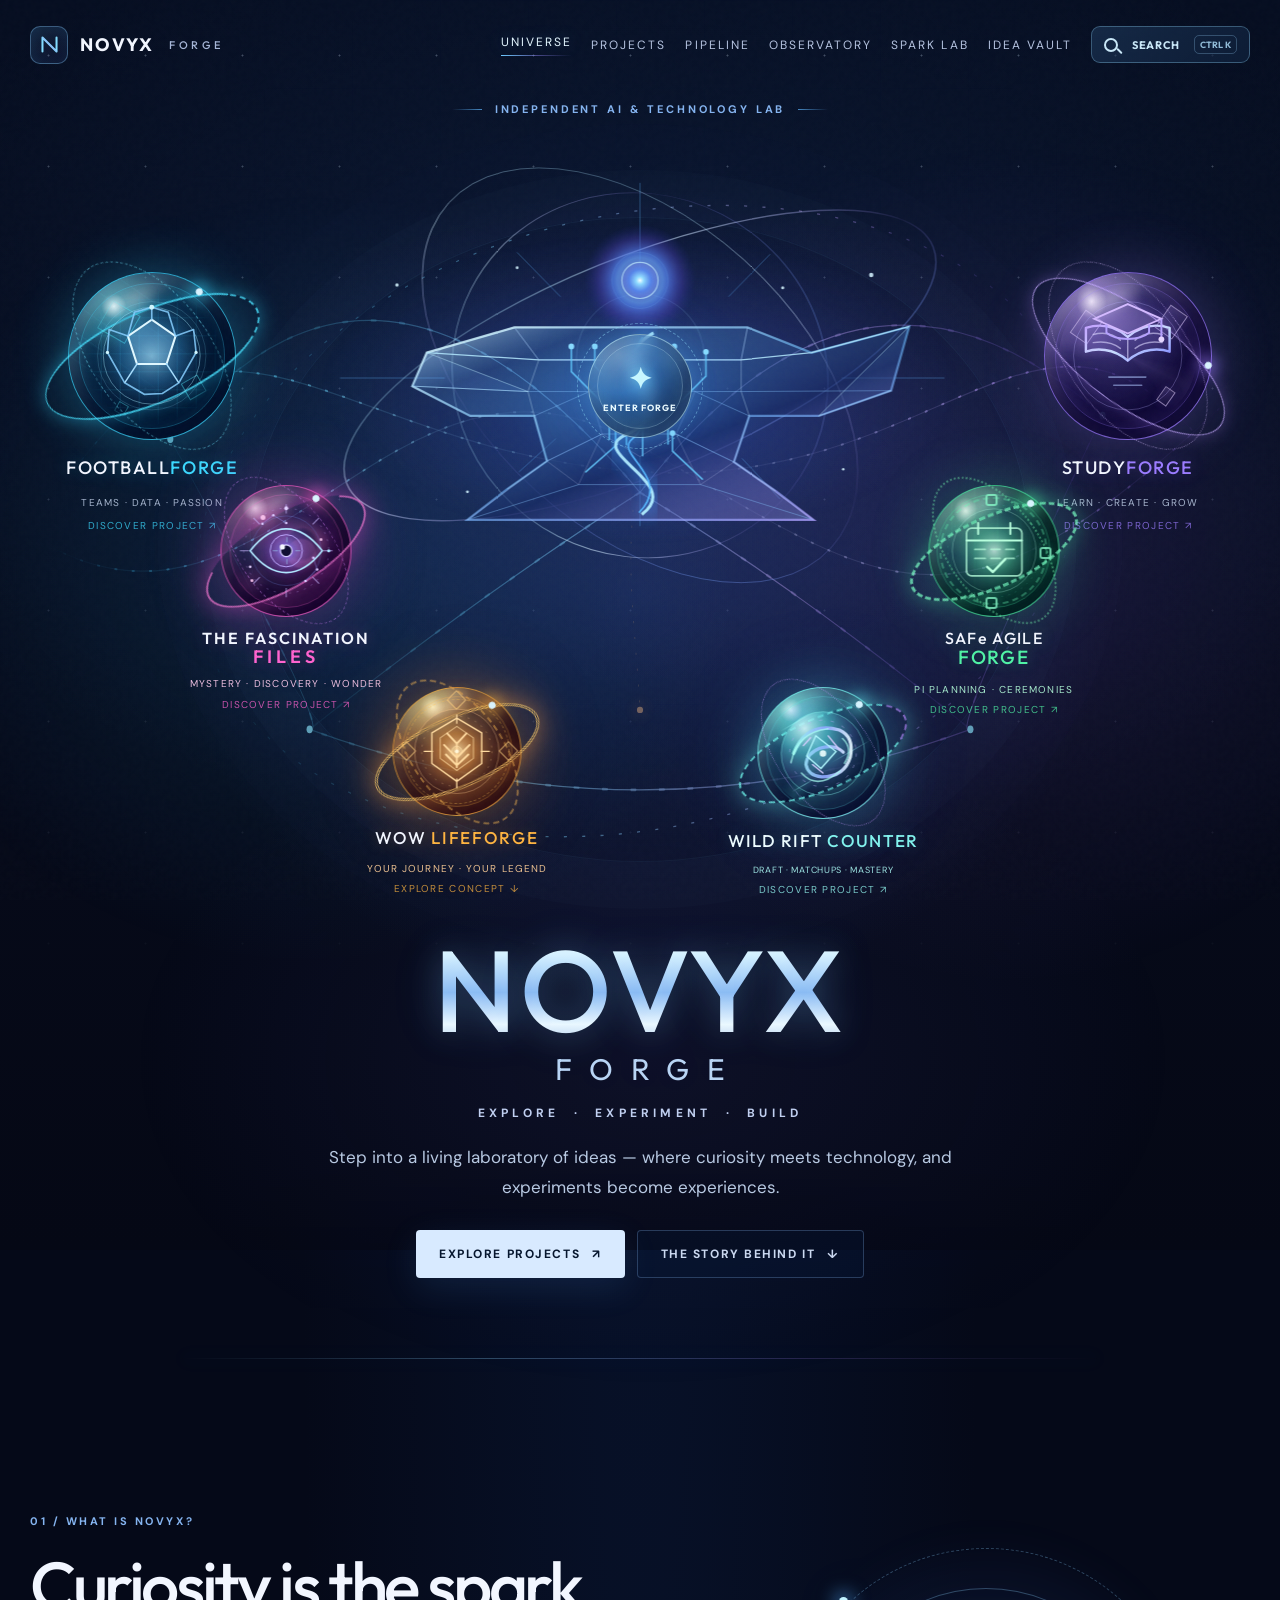
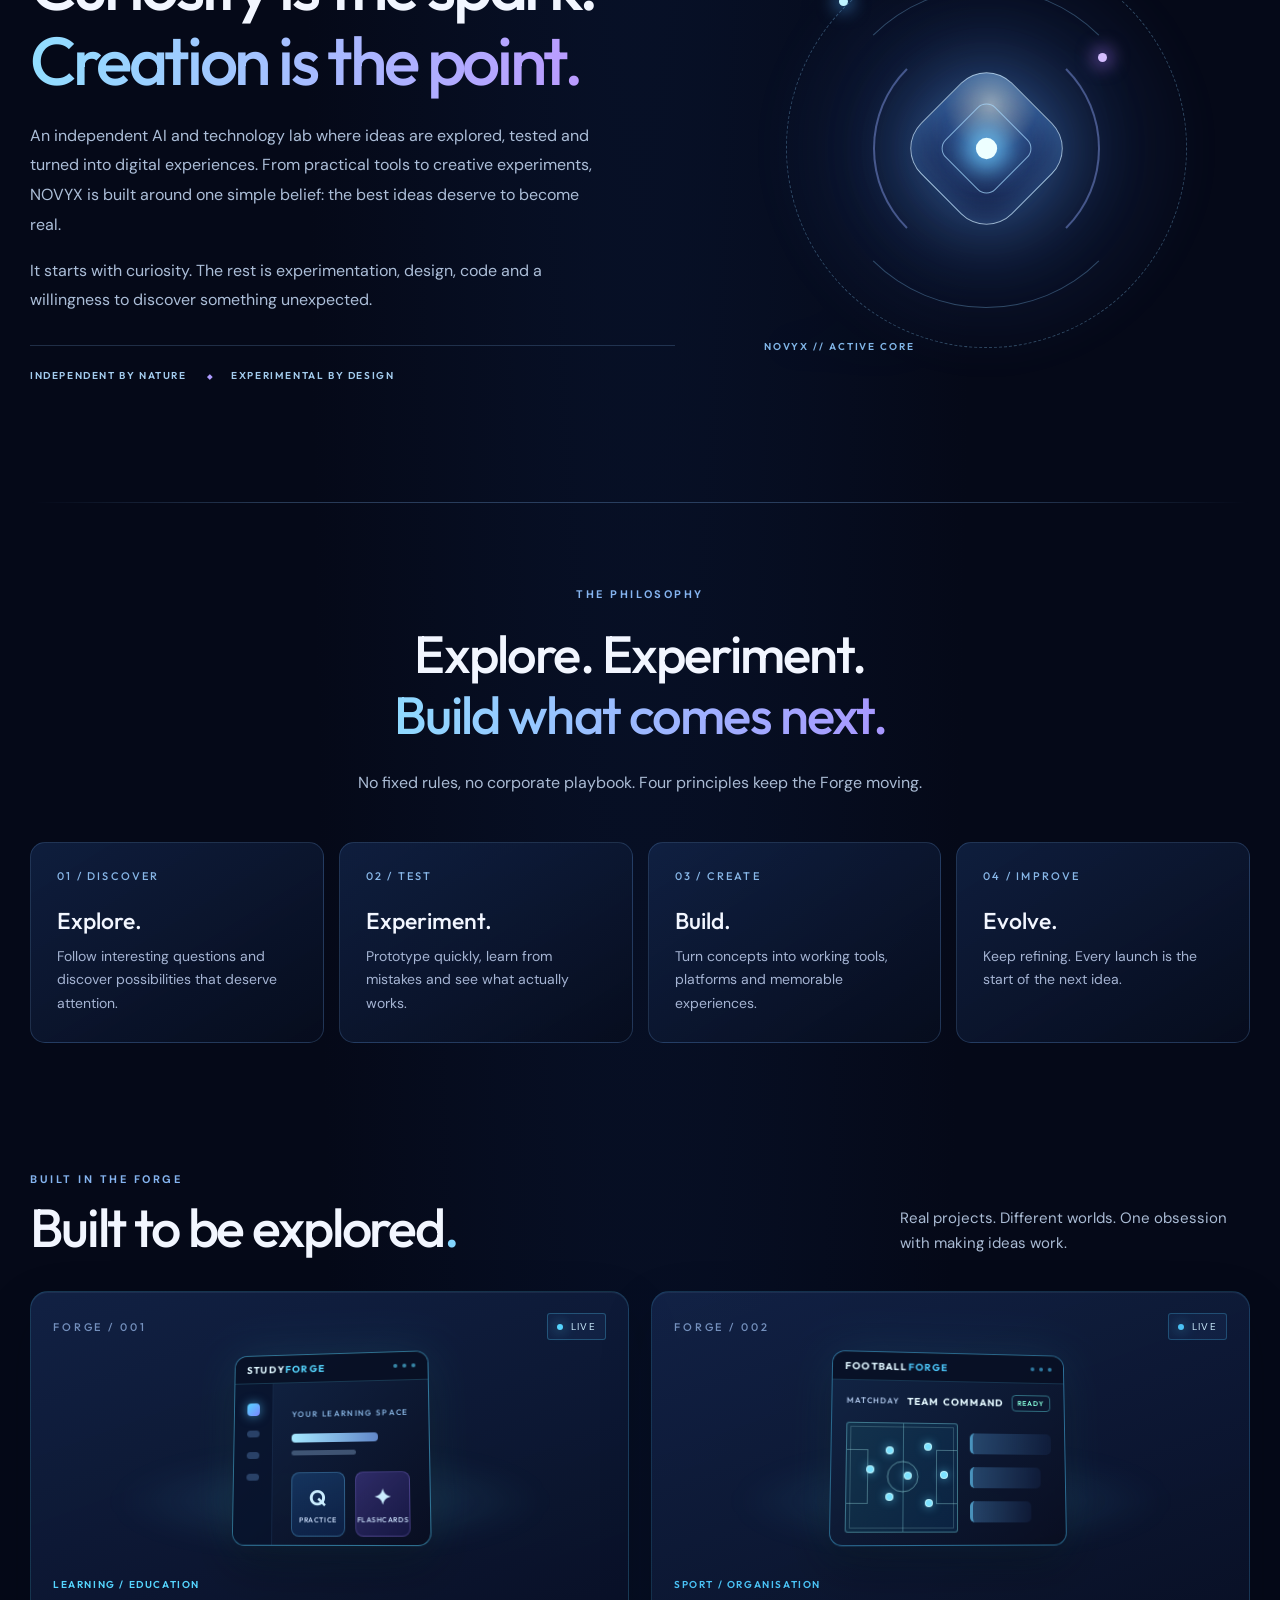
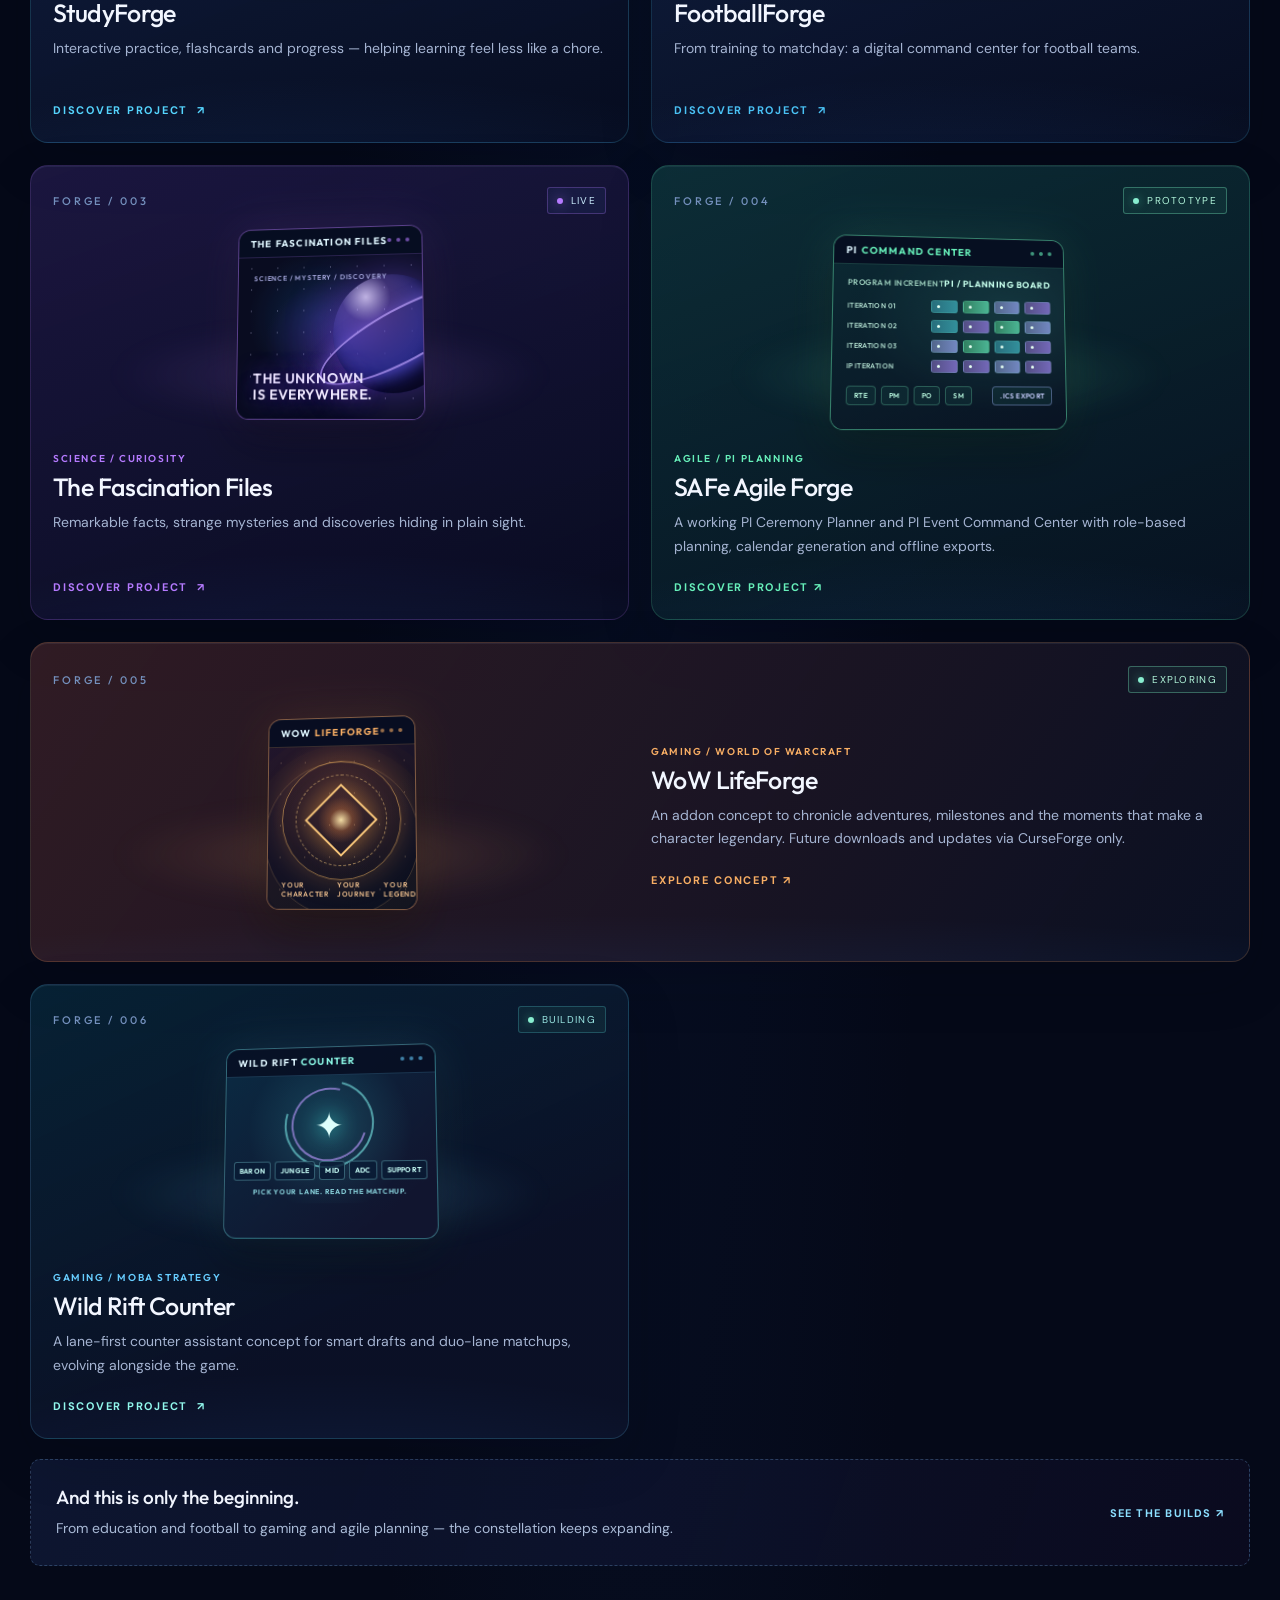
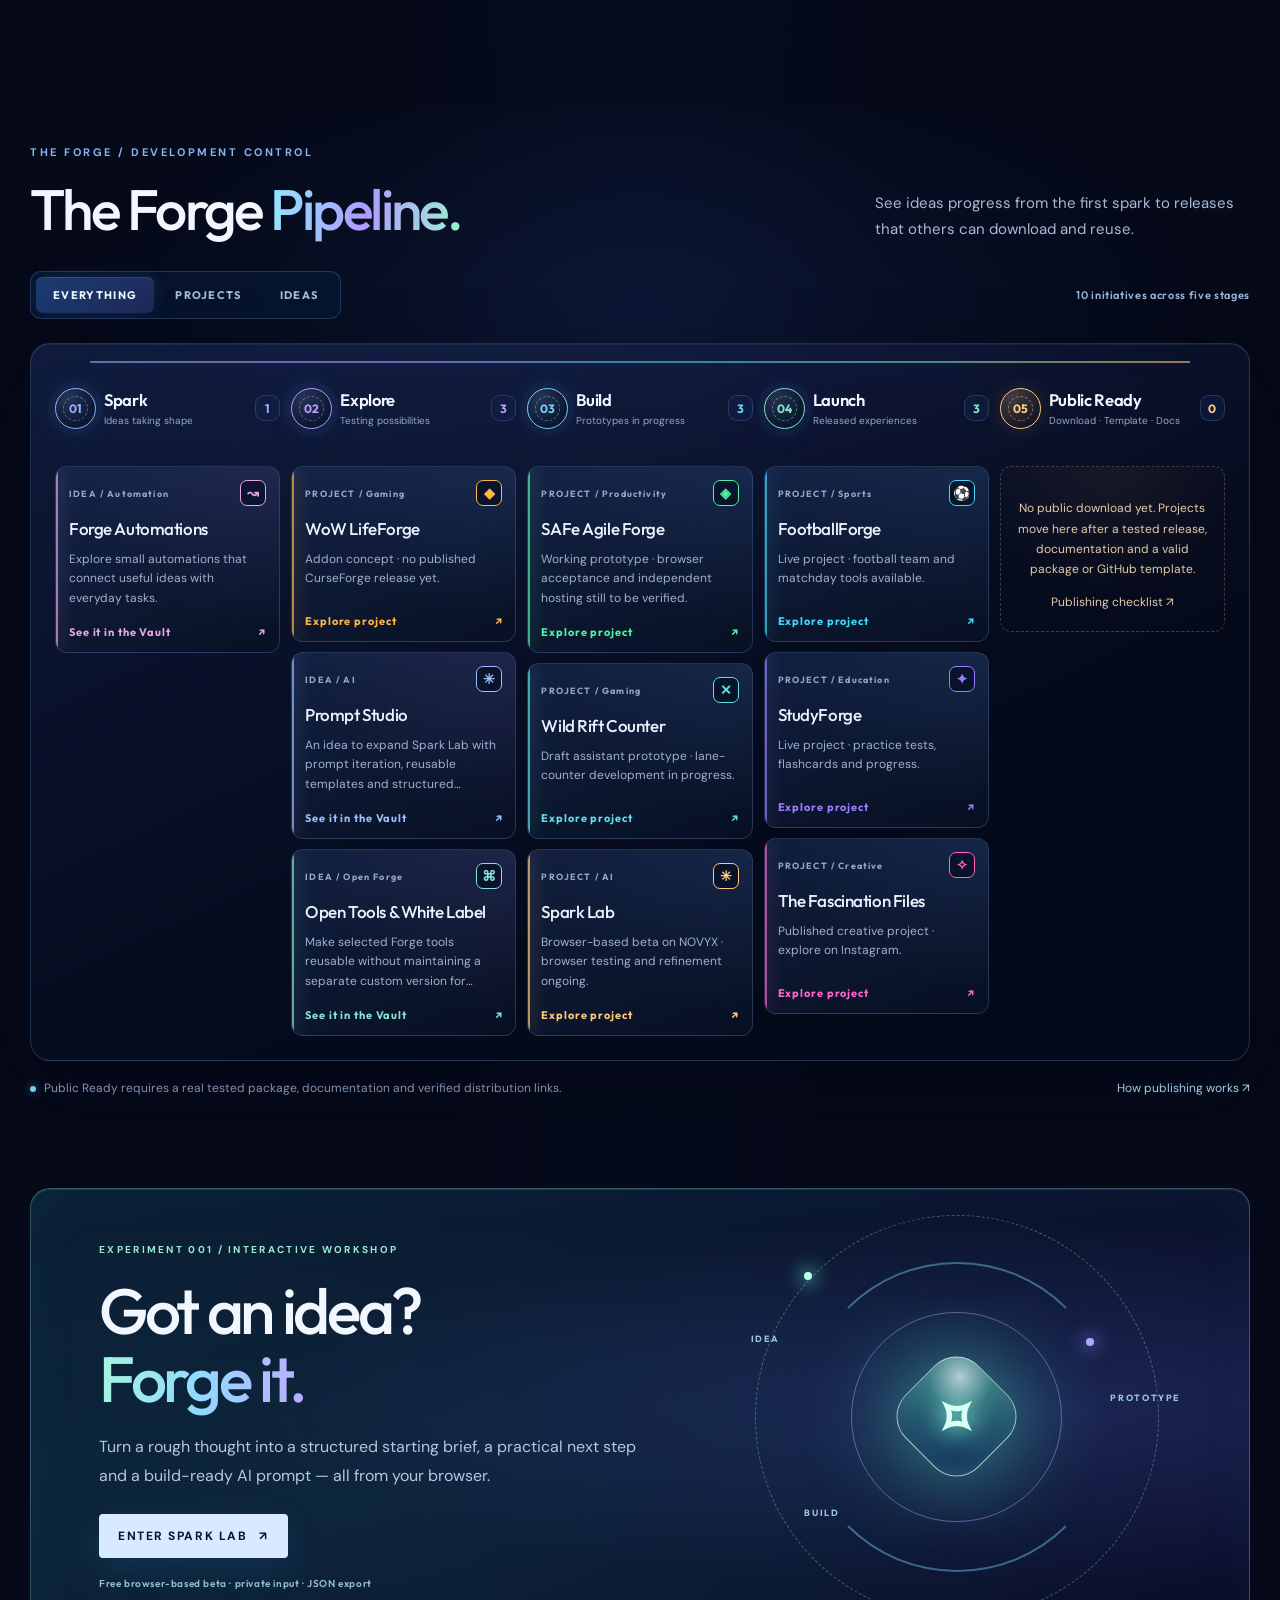
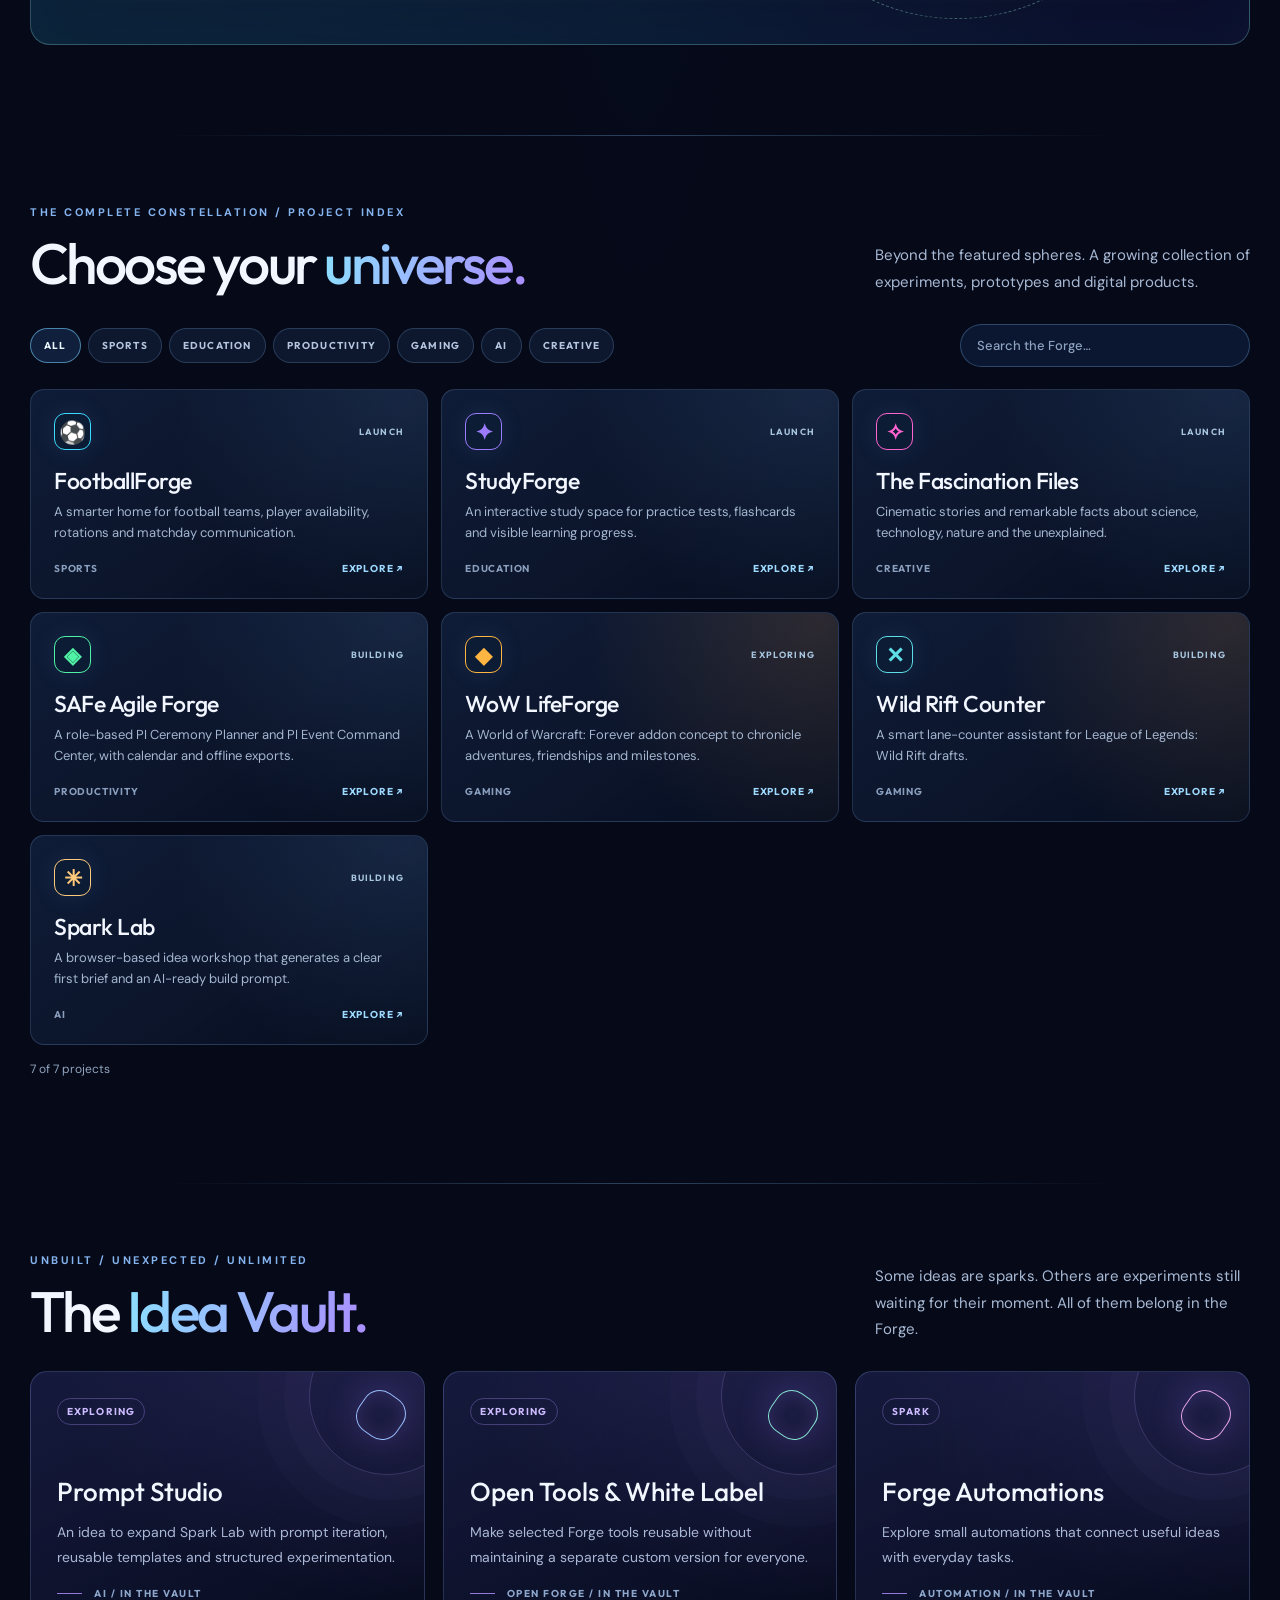
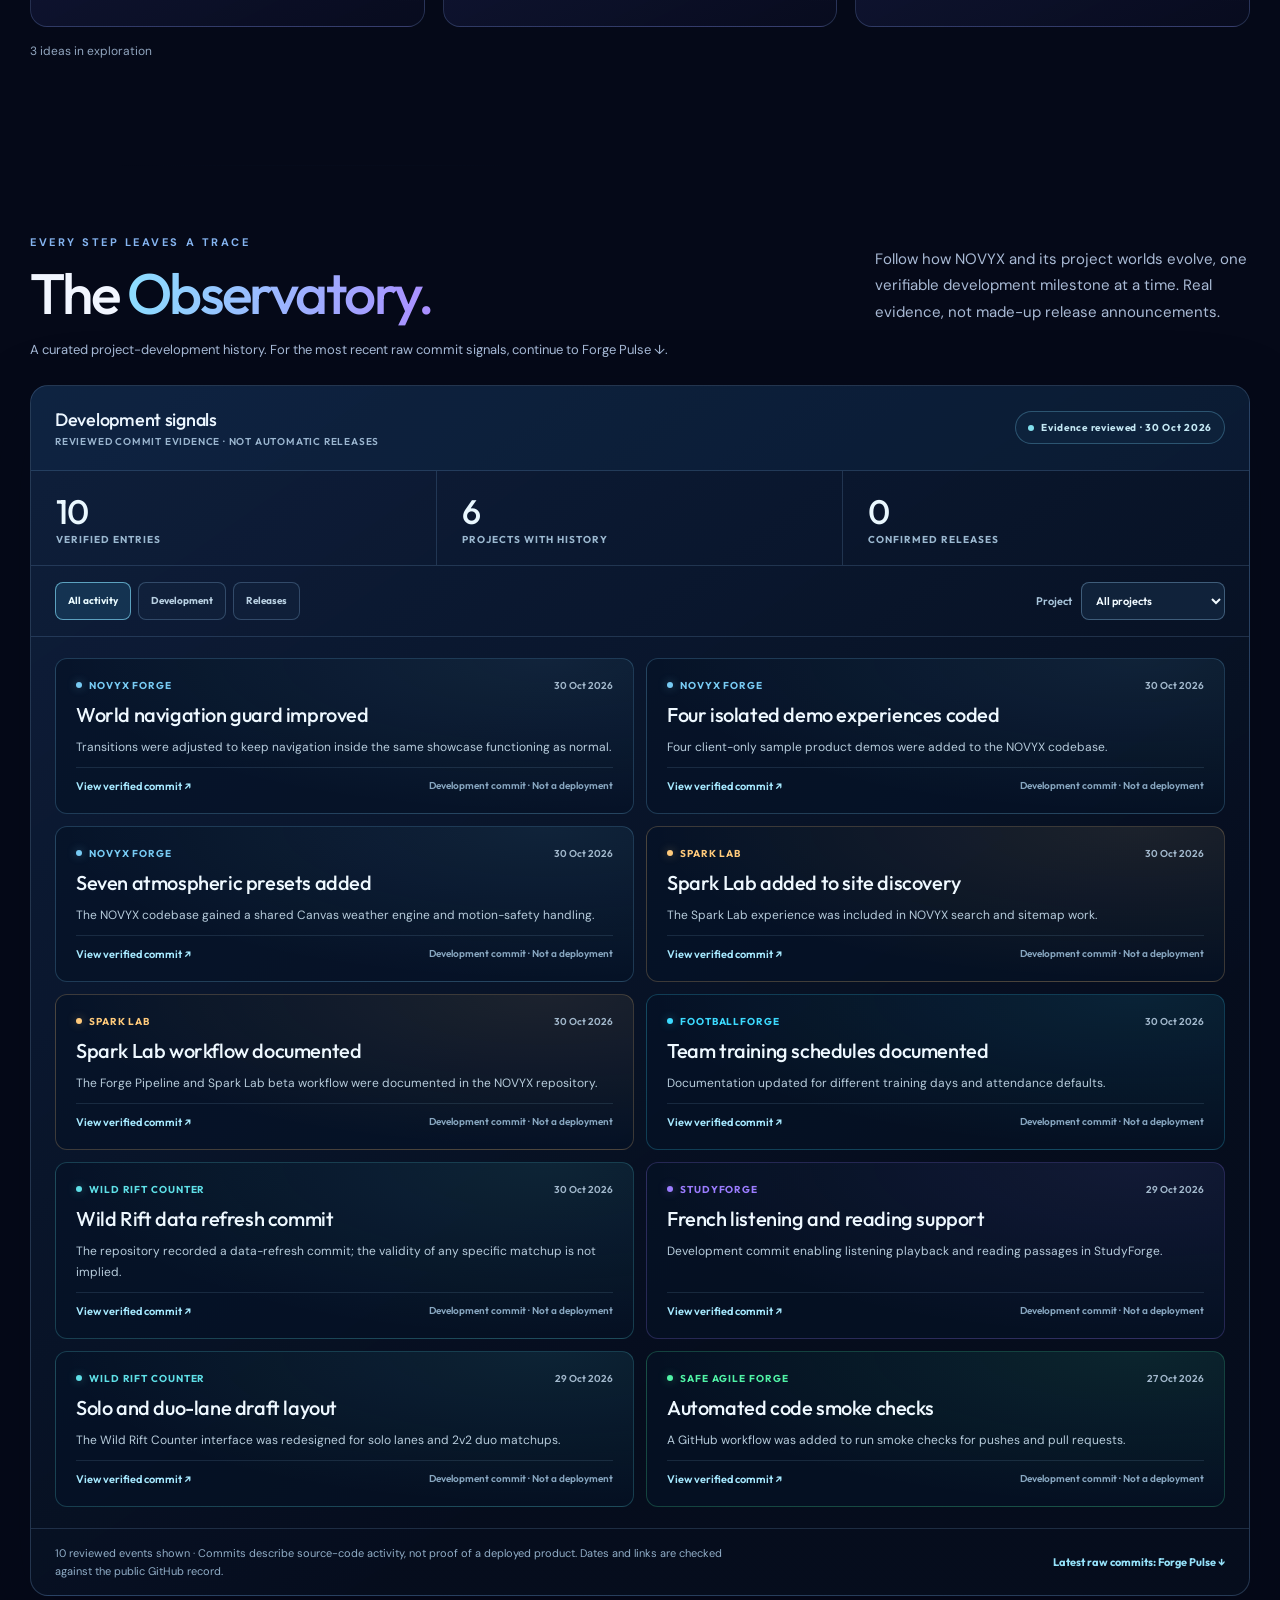
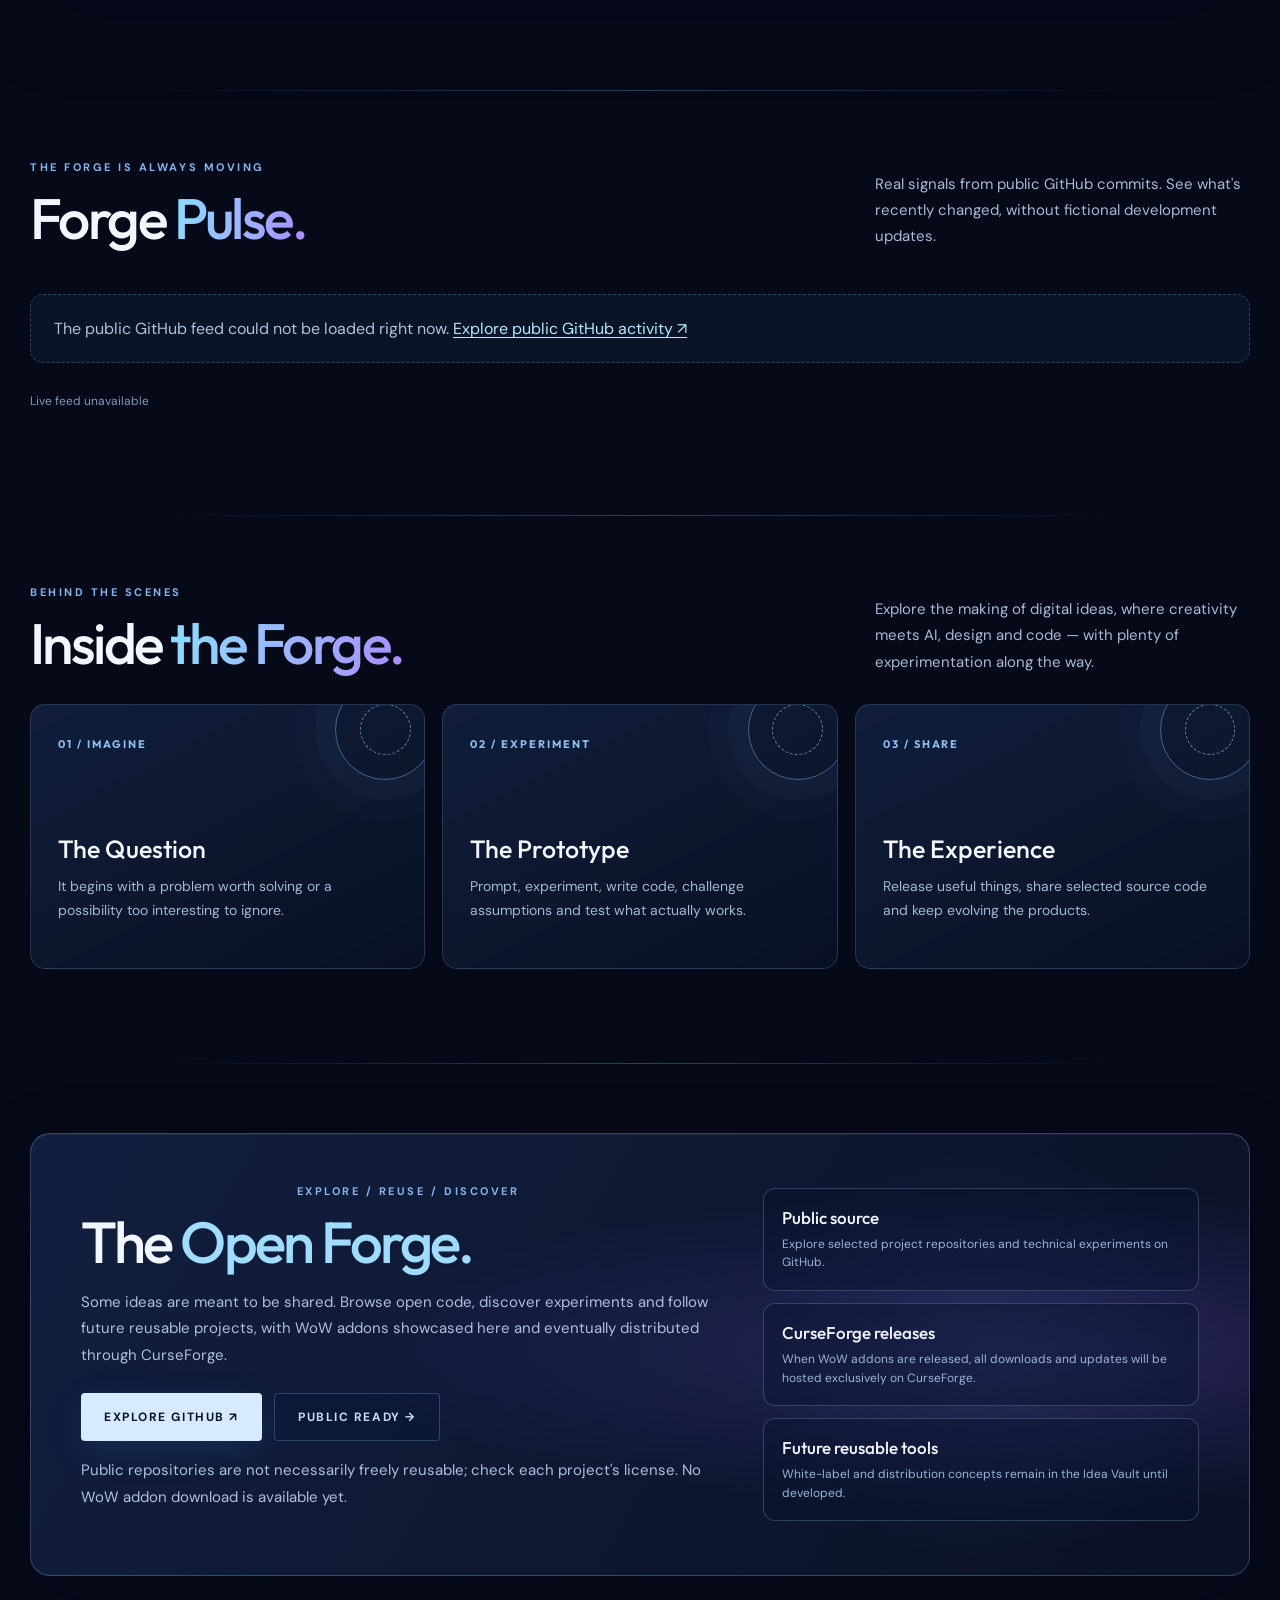
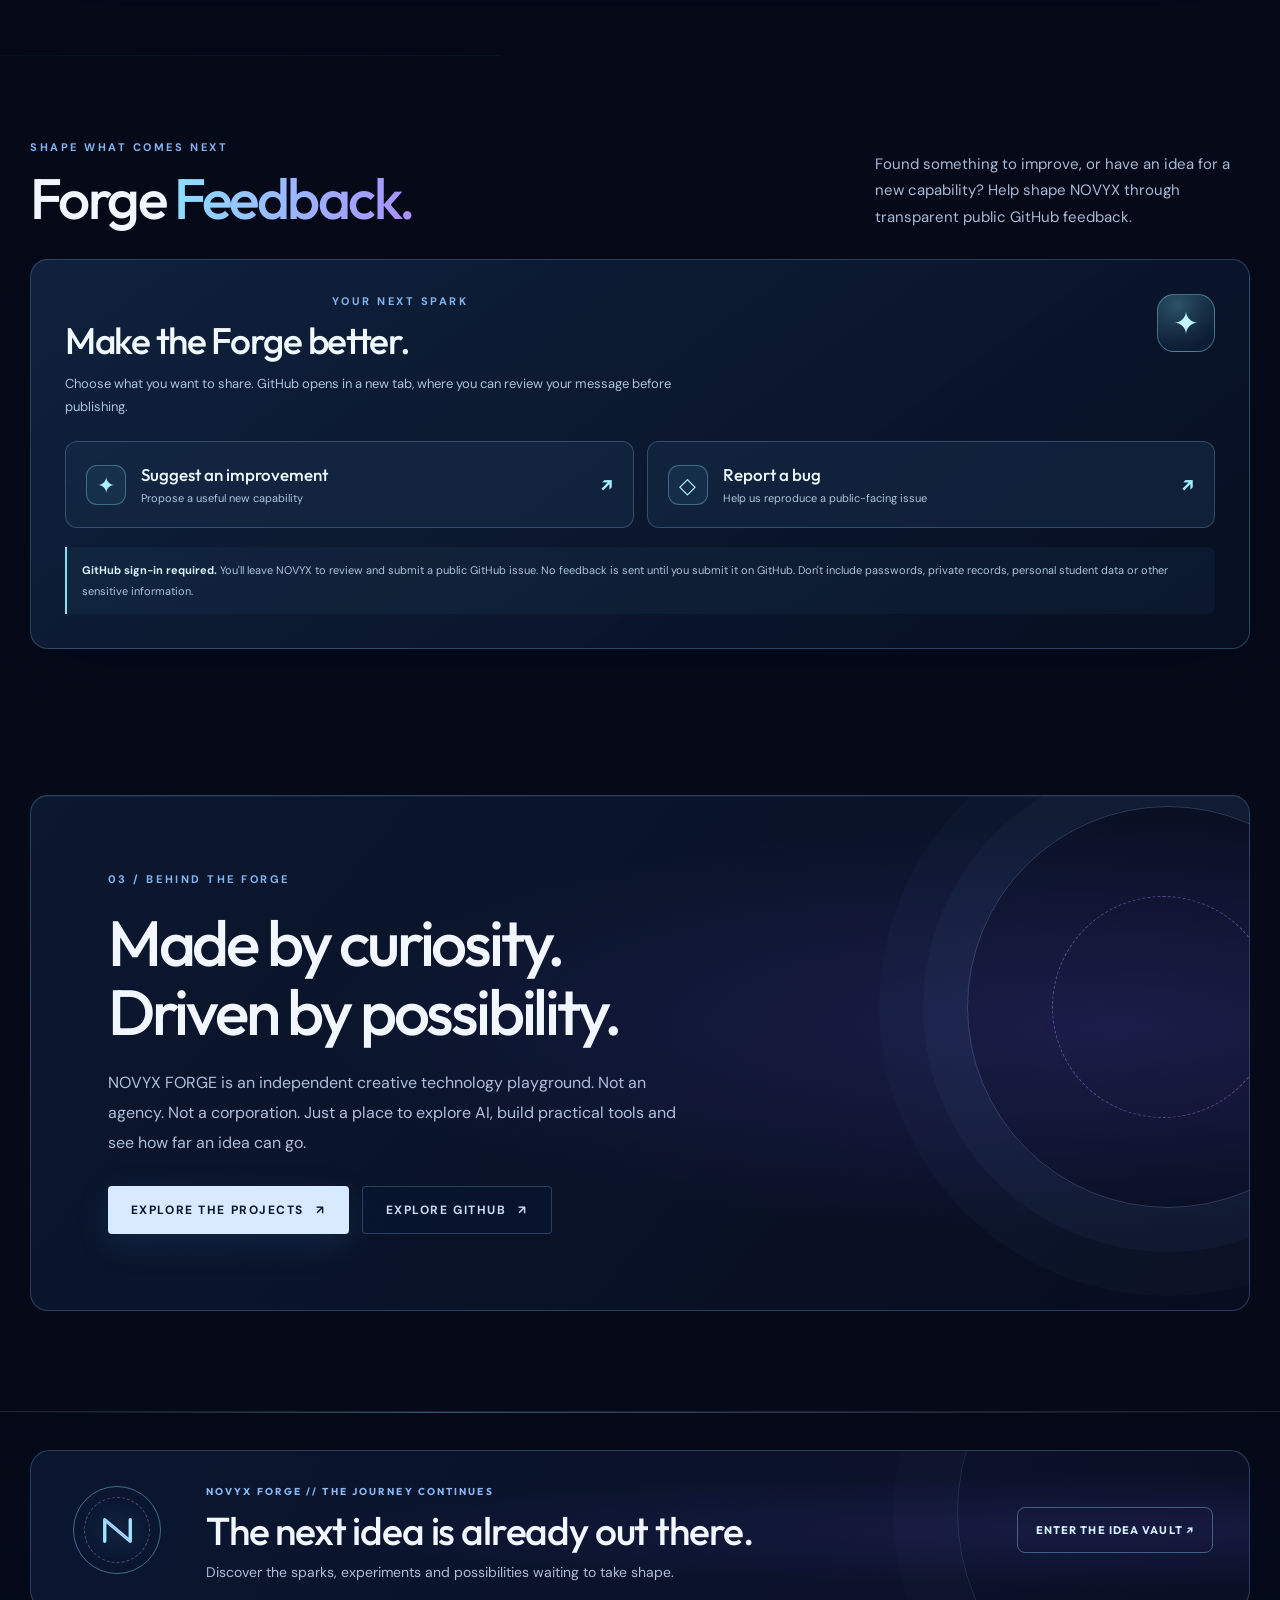
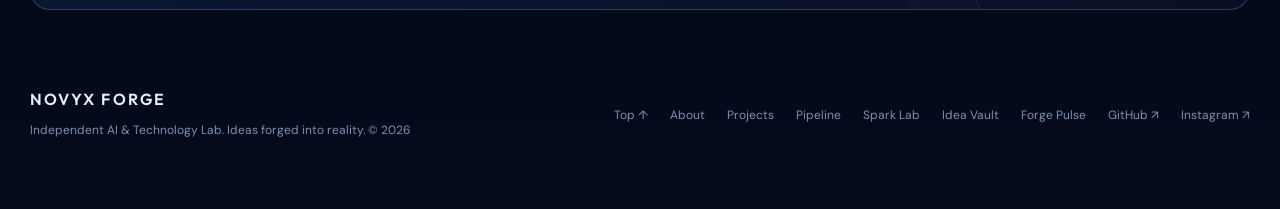
==== index.html @ 85f5ad8c "Load 3.0 release-candidate layout and keyboard fixes on index.html" ====
<!doctype html>
<html lang="en">
<head>
  <meta charset="utf-8">
  <meta name="viewport" content="width=device-width,initial-scale=1">
  <meta name="theme-color" content="#050917">
  <meta name="description" content="NOVYX FORGE is a living independent AI and technology lab. Explore six interactive project worlds, seven atmospheric experiences, the Idea Vault, Forge Pulse, gaming tools, learning platforms and experiments.">
  <meta property="og:title" content="NOVYX FORGE — Ideas Forged Into Reality">
  <meta property="og:description" content="Explore. Experiment. Build. Enter an independent AI and technology lab where ideas become experiences.">
  <title>NOVYX FORGE — Ideas Forged Into Reality</title>
  <link rel="preconnect" href="https://fonts.googleapis.com">
  <link rel="preconnect" href="https://fonts.gstatic.com" crossorigin>
  <link href="https://fonts.googleapis.com/css2?family=DM+Sans:wght@400;500;600;700&family=Outfit:wght@300;400;500;600;700;800&display=swap" rel="stylesheet">
  <link rel="icon" href="data:image/svg+xml,%3Csvg xmlns='http://www.w3.org/2000/svg' viewBox='0 0 64 64'%3E%3Crect width='64' height='64' rx='15' fill='%23050b1c'/%3E%3Cpath d='M13 48V16l38 32V16' fill='none' stroke='%237bdfff' stroke-width='5' stroke-linecap='round' stroke-linejoin='round'/%3E%3C/svg%3E">
  <style>
    :root{color-scheme:dark;--bg:#050815;--bg2:#080e22;--txt:#f2f6ff;--muted:#96a4c5;--line:rgba(148,180,246,.15);--blue:#8cdfff;--cyan:#43d2ff;--violet:#ad87ff;--max:1180px}
    *{box-sizing:border-box}
    html{scroll-behavior:smooth}
    body{margin:0;background:var(--bg);color:var(--txt);font-family:"DM Sans",sans-serif;overflow-x:hidden}
    a{color:inherit;text-decoration:none}
    button,a{-webkit-tap-highlight-color:transparent}
    a:focus-visible{outline:2px solid var(--blue);outline-offset:5px;border-radius:3px}
    .noise{position:fixed;inset:0;z-index:20;pointer-events:none;opacity:.055;background-image:url("data:image/svg+xml,%3Csvg viewBox='0 0 180 180' xmlns='http://www.w3.org/2000/svg'%3E%3Cfilter id='n'%3E%3CfeTurbulence type='fractalNoise' baseFrequency='.92' numOctaves='3' stitchTiles='stitch'/%3E%3C/filter%3E%3Crect width='100%25' height='100%25' filter='url(%23n)' opacity='.4'/%3E%3C/svg%3E")}
    .sky{position:absolute;inset:0 0 auto;height:1050px;overflow:hidden;z-index:-1;background:radial-gradient(ellipse 54% 38% at 50% 39%,rgba(31,92,202,.17),transparent 80%),radial-gradient(ellipse 45% 44% at 70% 30%,rgba(93,34,188,.11),transparent 80%),linear-gradient(180deg,#071126 0%,#050815 90%)}
    .sky:after{content:"";position:absolute;inset:0;opacity:.48;background-image:radial-gradient(circle,rgba(216,235,255,.6) .8px,transparent 1.2px);background-size:97px 111px;mask-image:linear-gradient(180deg,#000 0%,transparent 86%)}
    .container{max-width:var(--max);width:calc(100% - 48px);margin-inline:auto}
    .nav{height:92px;display:flex;align-items:center;justify-content:space-between;position:relative;z-index:5}
    .brand{display:flex;align-items:center;gap:12px;font-family:Outfit,sans-serif;font-weight:700;letter-spacing:.13em;font-size:18px}
    .brand .mark{width:38px;height:38px;display:grid;place-items:center;border:1px solid rgba(133,204,255,.38);border-radius:10px;background:linear-gradient(145deg,rgba(112,189,255,.13),rgba(146,83,255,.04));box-shadow:inset 0 0 15px rgba(60,180,255,.09)}
    .brand .mark svg{width:25px}
    .brand small{color:#a6b6d7;font-size:11px;letter-spacing:.35em;margin-left:2px;font-weight:500}
    .navlinks{display:flex;align-items:center;gap:38px;font-size:12px;text-transform:uppercase;letter-spacing:.17em;color:#b5c3e0}
    .navlinks a:hover{color:white}
    .top-cta{padding:13px 18px;border:1px solid rgba(134,202,255,.3);border-radius:4px;font-weight:700;letter-spacing:.13em;font-size:11px;text-transform:uppercase;background:rgba(13,36,72,.3);transition:.25s}
    .top-cta:hover{border-color:var(--blue);background:rgba(74,147,227,.15)}
    .hero{min-height:745px;text-align:center;position:relative;display:flex;flex-direction:column;align-items:center;padding-top:23px}
    .eyebrow,.section-kicker{font-size:11px;letter-spacing:.36em;font-weight:700;text-transform:uppercase;color:#85b4f0;display:flex;align-items:center;justify-content:center;gap:13px}
    .eyebrow:before,.eyebrow:after{content:"";display:block;width:30px;height:1px;background:linear-gradient(90deg,transparent,#4688c3)}
    .eyebrow:after{transform:rotate(180deg)}
    .scene{width:min(880px,100%);aspect-ratio:880 / 435;position:relative;margin-top:5px;filter:drop-shadow(0 15px 35px rgba(19,114,221,.16))}
    .scene svg{width:100%;height:100%;overflow:visible}
    .orbit1,.orbit2,.orbit3{transform-origin:440px 235px;animation:orbit 22s linear infinite;transform-box:fill-box}
    .orbit2{animation-duration:29s;animation-direction:reverse}
    .orbit3{animation-duration:37s}
    .pulse{animation:pulse 4s ease-in-out infinite}
    .float{animation:float 8s ease-in-out infinite}
    .shimmer{animation:shimmer 3s ease-in-out infinite alternate}
    .main-title{margin:-24px 0 4px;z-index:1;position:relative;font:600 clamp(54px,9.3vw,112px)/.97 Outfit,sans-serif;letter-spacing:-.055em;text-shadow:0 0 60px rgba(117,180,255,.24)}
    .main-title span{font-weight:300;letter-spacing:-.075em;color:#a6c7f4}
    .hero-tagline{font-size:12px;text-transform:uppercase;letter-spacing:.53em;color:#7fa3d4;font-weight:700;margin-top:18px}
    .hero-desc{max-width:520px;margin:28px auto 0;font-size:16px;line-height:1.75;color:#b3bdd6}
    .hero-actions{display:flex;gap:12px;justify-content:center;flex-wrap:wrap;margin-top:29px}
    .btn{display:inline-flex;align-items:center;gap:12px;padding:15px 23px;font-size:12px;letter-spacing:.13em;text-transform:uppercase;font-weight:700;border-radius:4px;transition:transform .25s,background .25s,box-shadow .25s}
    .btn:hover{transform:translateY(-3px)}
    .btn-primary{background:#d8eaff;color:#06162e;box-shadow:0 10px 35px rgba(80,165,255,.12)}
    .btn-primary:hover{background:white;box-shadow:0 10px 35px rgba(80,165,255,.28)}
    .btn-outline{border:1px solid rgba(142,194,255,.25);color:#cbd9f1;background:rgba(8,24,55,.35)}
    .btn-outline:hover{border-color:rgba(142,194,255,.7)}
    .divider-wrap{padding:45px 0 0}
    .thin-rule{height:1px;background:linear-gradient(90deg,transparent,rgba(121,173,231,.3) 20%,rgba(121,173,231,.3) 80%,transparent)}
    .manifesto{text-align:center;padding-top:93px;padding-bottom:89px}
    .manifesto h2{font:500 clamp(31px,4.1vw,54px)/1.16 Outfit,sans-serif;letter-spacing:-.035em;max-width:780px;margin:23px auto}
    .manifesto h2 em{font-style:normal;background:linear-gradient(95deg,#8fdaff,#a897ff);-webkit-background-clip:text;background-clip:text;color:transparent}
    .manifesto p{color:var(--muted);font-size:15px;max-width:590px;line-height:1.85;margin-inline:auto}
    .projects{padding-top:25px;padding-bottom:114px}
    .section-header{display:flex;justify-content:space-between;gap:30px;align-items:end;margin-bottom:36px}
    .section-header .section-kicker{justify-content:start}
    .section-header h2{font:500 clamp(35px,4.2vw,56px)/1.05 Outfit,sans-serif;letter-spacing:-.04em;margin:13px 0 0}
    .section-header p{color:var(--muted);font-size:14px;max-width:320px;line-height:1.65;margin:0}
    .cards{display:grid;grid-template-columns:repeat(3,minmax(0,1fr));gap:17px}
    .project{min-height:333px;position:relative;overflow:hidden;border:1px solid var(--line);border-radius:12px;background:linear-gradient(160deg,rgba(20,36,75,.55),rgba(9,15,32,.95));padding:26px;display:flex;flex-direction:column;transition:transform .3s,border-color .3s,box-shadow .3s}
    .project:hover{transform:translateY(-6px);border-color:rgba(124,204,255,.52);box-shadow:0 24px 60px rgba(3,9,28,.65)}
    .project:after{content:"";position:absolute;inset:auto -35% -50% -35%;height:65%;background:radial-gradient(ellipse at center,rgba(55,135,253,.11),transparent 70%);pointer-events:none}
    .project-top{display:flex;align-items:center;justify-content:space-between;position:relative;z-index:2}
    .project-number{font:500 11px Outfit,sans-serif;letter-spacing:.26em;color:#7490bd}
    .state{font-size:10px;letter-spacing:.13em;text-transform:uppercase;color:#a2caff;border:1px solid rgba(115,193,255,.18);background:rgba(70,146,241,.07);padding:6px 9px;border-radius:3px}
    .project-art{position:relative;z-index:1;height:139px;display:flex;align-items:center;justify-content:center}
    .project-art svg{height:105px;width:145px;filter:drop-shadow(0 7px 23px rgba(73,158,255,.25))}
    .project h3{font:500 26px Outfit,sans-serif;letter-spacing:-.025em;margin:4px 0 5px;position:relative;z-index:2}
    .project p{font-size:13px;line-height:1.6;color:#a5b4d2;margin:0;position:relative;z-index:2}
    .project-arrow{display:flex;align-items:center;gap:9px;margin-top:auto;padding-top:20px;color:#8bcefb;font-weight:700;text-transform:uppercase;letter-spacing:.16em;font-size:10px;position:relative;z-index:2}
    .card-lab{background:linear-gradient(155deg,rgba(40,29,83,.5),rgba(9,15,32,.95))}
    .card-lab:after{background:radial-gradient(ellipse at center,rgba(128,72,253,.18),transparent 70%)}
    .card-lab .state{color:#c2a1fa;border-color:rgba(178,128,255,.18)}
    .card-lab .project-arrow{color:#c6abff}
    .values{padding:40px 0 103px}
    .value-grid{display:grid;grid-template-columns:repeat(4,1fr);gap:20px;padding:37px 0;border-top:1px solid var(--line);border-bottom:1px solid var(--line)}
    .value{padding:0 15px;border-right:1px solid var(--line)}
    .value:last-child{border-right:0}
    .value .number{display:block;font:500 12px Outfit,sans-serif;letter-spacing:.18em;color:#7eabed;margin-bottom:15px}
    .value strong{font:500 20px Outfit,sans-serif;display:block;margin-bottom:9px}
    .value span:last-child{font-size:12px;line-height:1.7;color:var(--muted)}
    .lab-section{position:relative;overflow:hidden;border:1px solid rgba(118,167,241,.2);border-radius:13px;background:radial-gradient(ellipse 60% 115% at 89% 50%,rgba(73,71,195,.24),transparent 78%),linear-gradient(135deg,#0d1830,#0b1126);padding:64px 72px;margin-bottom:99px}
    .lab-section:after{content:"";position:absolute;width:310px;height:310px;border:1px solid rgba(151,173,255,.16);border-radius:50%;right:7%;top:-15%;box-shadow:0 0 0 35px rgba(144,156,255,.025),0 0 0 70px rgba(144,156,255,.02);pointer-events:none}
    .lab-section .section-kicker{justify-content:start}
    .lab-section h2{max-width:610px;font:500 clamp(38px,4.3vw,58px)/1.09 Outfit,sans-serif;letter-spacing:-.04em;margin:18px 0}
    .lab-section p{max-width:500px;font-size:14px;line-height:1.85;color:#aab9da}
    .lab-section .btn{margin-top:15px}
    footer{border-top:1px solid var(--line);padding:38px 0 48px}
    .footer-inner{display:flex;align-items:center;justify-content:space-between;gap:20px;color:#7f91b0;font-size:12px}
    .footer-inner strong{font:600 16px Outfit,sans-serif;color:#dbe9ff;letter-spacing:.14em}
    .footer-inner a:hover{color:white}
    .footer-links{display:flex;gap:24px}
    .reveal{opacity:0;transform:translateY(22px);transition:opacity .65s ease,transform .65s ease}
    .reveal.visible{opacity:1;transform:none}
    @keyframes float{0%,100%{transform:translateY(0)}50%{transform:translateY(-8px)}}
    @keyframes pulse{0%,100%{opacity:.65}50%{opacity:1}}
    @keyframes shimmer{0%{opacity:.5}100%{opacity:1}}
    @keyframes orbit{from{transform:rotate(0deg)}to{transform:rotate(360deg)}}
    @media(max-width:950px){.cards{grid-template-columns:repeat(2,1fr)}.card-lab{grid-column:span 2}.navlinks{gap:19px}.scene{margin-top:24px}.hero{min-height:690px}}
    @media(max-width:650px){
      .container{width:calc(100% - 32px)}.nav{height:75px}.navlinks{gap:0}.navlinks>a:not(.top-cta){display:none}.brand{font-size:15px;gap:8px}.brand .mark{width:32px;height:32px}.brand .mark svg{width:23px}.top-cta{padding:11px 13px;font-size:10px}
      .hero{min-height:auto;padding-bottom:85px;padding-top:25px}.eyebrow{letter-spacing:.18em;font-size:9px}.eyebrow:before,.eyebrow:after{width:15px}.scene{margin-top:32px;width:calc(100% + 50px);max-width:none;min-height:245px}.main-title{font-size:clamp(45px,12vw,72px);margin-top:-8px}.hero-tagline{font-size:9px;letter-spacing:.31em;margin-top:16px}.hero-desc{font-size:14px;margin-top:24px}.hero-actions{margin-top:25px}.btn{padding:14px 17px;font-size:10px}.manifesto{padding:72px 0 66px}.projects{padding-bottom:70px}.section-header{align-items:start;flex-direction:column;gap:13px;margin-bottom:25px}.cards{grid-template-columns:1fr}.card-lab{grid-column:auto}.project{min-height:308px}.value-grid{grid-template-columns:repeat(2,1fr);gap:22px 0}.value:nth-child(even){border-right:0}.value{padding:8px 18px 8px 10px}.value strong{font-size:18px}.lab-section{padding:42px 28px;margin-bottom:60px}.lab-section:after{right:-43%;top:-25%}.footer-inner{flex-direction:column;align-items:start}
    }
    @media(prefers-reduced-motion:reduce){html{scroll-behavior:auto}*,*:before,*:after{animation:none!important;transition:none!important}.reveal{opacity:1;transform:none}}

    /* Interactive glass spheres and living energy fields */
    .hero{isolation:isolate;min-height:880px;padding-top:14px}
    .hero:before{content:"";position:absolute;z-index:-2;left:50%;top:115px;transform:translateX(-50%);width:1250px;max-width:115vw;height:590px;background:radial-gradient(ellipse at 50% 40%,rgba(54,117,244,.14),transparent 56%),radial-gradient(ellipse at 15% 45%,rgba(16,151,236,.085),transparent 29%),radial-gradient(ellipse at 85% 45%,rgba(123,55,231,.09),transparent 29%);pointer-events:none}
    .hero .scene{width:min(770px,77%);max-width:none;z-index:2;margin-top:28px;pointer-events:none;will-change:transform;transform:translate3d(var(--px,0px),var(--py,0px),0);transition:transform .28s ease-out}
    .hero .main-title{font-size:clamp(60px,8.4vw,113px);margin-top:-14px;z-index:5;line-height:1.03;letter-spacing:-.067em;font-weight:400}
    .hero .main-title .novyx-word{font-weight:500;letter-spacing:.025em;background:linear-gradient(180deg,#fff 1%,#c5e9ff 27%,#6899d2 47%,#e4f4ff 67%,#6b91c6 98%);-webkit-background-clip:text;background-clip:text;color:transparent;filter:drop-shadow(0 4px 18px rgba(77,161,255,.29))}
    .hero .main-title .forge-word{display:block;font-size:.26em;letter-spacing:.58em;margin-top:8px;margin-left:.57em;font-weight:400;color:#b9d5f5}
    .hero .hero-tagline{margin-top:17px;letter-spacing:.38em;color:#b9c6e3;font-size:11px}
    .hero .hero-desc{margin-top:27px}
    .hero .eyebrow{z-index:5}
    .sphere-link{--c:112,207,255;position:absolute;z-index:4;top:170px;width:250px;display:flex;flex-direction:column;align-items:center;gap:15px;text-align:center;text-decoration:none;outline-offset:8px;transition:filter .25s}
    .sphere-link.left{left:-40px}
    .sphere-link.right{right:-40px;--c:173,126,255}
    .sphere-link:hover,.sphere-link:focus-visible{filter:brightness(1.22)}
    .orb{width:210px;aspect-ratio:1;position:relative;display:grid;place-items:center;transition:transform .35s ease;animation:orb-bob 7s ease-in-out infinite;transform-style:preserve-3d}
    .sphere-link.right .orb{animation-delay:-3s}
    .sphere-link:hover .orb{animation-play-state:paused;transform:scale(1.07)}
    .orb-shell{position:absolute;inset:5%;border-radius:50%;border:1px solid rgba(var(--c),.7);background:radial-gradient(ellipse at 32% 21%,rgba(239,252,255,.62) 0%,rgba(var(--c),.29) 7%,rgba(var(--c),.11) 23%,rgba(8,19,44,.74) 62%,rgba(17,32,83,.78) 82%,rgba(var(--c),.23) 100%),radial-gradient(circle at 70% 80%,rgba(var(--c),.32),transparent 55%);box-shadow:inset -13px -18px 29px rgba(0,5,25,.9),inset 6px 9px 16px rgba(164,220,255,.23),inset 0 0 40px rgba(var(--c),.21),0 0 48px rgba(var(--c),.28),0 0 4px rgba(var(--c),.65);overflow:hidden}
    .orb-shell:before{content:"";position:absolute;inset:6%;border-radius:50%;border:1px solid rgba(var(--c),.27);box-shadow:inset 0 0 17px rgba(var(--c),.12)}
    .orb-shell:after{content:"";position:absolute;left:15%;top:7%;width:49%;height:19%;border-radius:50%;transform:rotate(-29deg);background:radial-gradient(ellipse,rgba(255,255,255,.42),transparent 72%);filter:blur(5px)}
    .orb-globe{width:155px;height:155px;position:relative;z-index:2;filter:drop-shadow(0 0 14px rgba(var(--c),.42))}
    .orb-orbit{position:absolute;inset:25% -12%;border-radius:50%;border:2px solid rgba(var(--c),.73);box-shadow:0 0 15px rgba(var(--c),.45),inset 0 0 8px rgba(var(--c),.15);transform:rotate(-24deg);animation:orbit-tilt 13s ease-in-out infinite alternate;pointer-events:none}
    .sphere-link.right .orb-orbit{animation-delay:-5s;transform:rotate(22deg)}
    .orb-orbit:after{content:"";position:absolute;right:18%;top:1px;width:7px;height:7px;border-radius:50%;background:#d9f4ff;box-shadow:0 0 16px 5px rgba(var(--c),.75)}
    .orb-orbit-back{position:absolute;inset:18% -8%;border-radius:50%;border:1px solid rgba(var(--c),.32);transform:rotate(54deg);animation:orb-rotate 35s linear infinite;pointer-events:none}
    .sphere-caption{position:relative;display:block;font:500 20px Outfit,sans-serif;letter-spacing:.085em;text-shadow:0 0 16px rgba(var(--c),.25)}
    .sphere-caption span{color:rgb(var(--c))}
    .sphere-description{display:block;margin-top:8px;letter-spacing:.19em;text-transform:uppercase;font-size:9px;color:#a6bad7}
    .sphere-link .arrow{font-size:10px;color:rgb(var(--c));letter-spacing:.14em;text-transform:uppercase;opacity:0;transform:translateY(-5px);transition:.25s}
    .sphere-link:hover .arrow,.sphere-link:focus-visible .arrow{opacity:1;transform:none}
    .hero-beams{position:absolute;z-index:1;left:50%;top:155px;transform:translateX(-50%);width:calc(100% + 170px);height:340px;overflow:visible;pointer-events:none}
    .hero-beams .beam-base{fill:none;stroke:url(#beamgradient);stroke-width:1;opacity:.29}
    .hero-beams .beam-run{fill:none;stroke:url(#beamgradient);stroke-width:1.6;stroke-linecap:round;stroke-dasharray:2 18;animation:beams 16s linear infinite;opacity:.85;filter:drop-shadow(0 0 5px #6cbaff)}
    .hero-particles{position:absolute;inset:0;overflow:hidden;z-index:1;pointer-events:none}
    .hero-particles i{position:absolute;top:var(--y);left:var(--x);width:var(--size);height:var(--size);background:rgb(var(--rgb));border-radius:50%;box-shadow:0 0 9px 2px rgba(var(--rgb),.5);opacity:0;animation:particle-move var(--t) ease-in-out var(--delay) infinite}
    .glass-divider{width:min(920px,90%);height:1px;margin-top:60px;background:linear-gradient(90deg,transparent,rgba(137,210,255,.3),rgba(169,134,255,.2),transparent);box-shadow:0 0 18px rgba(87,166,254,.23)}
    @keyframes orb-bob{0%,100%{translate:0 0}50%{translate:0 -13px}}
    @keyframes orb-rotate{from{rotate:0deg}to{rotate:360deg}}
    @keyframes orbit-tilt{from{transform:rotate(-34deg) skew(-7deg)}to{transform:rotate(7deg) skew(7deg)}}
    @keyframes beams{from{stroke-dashoffset:0}to{stroke-dashoffset:-400}}
    @keyframes particle-move{0%,100%{opacity:0;transform:translate3d(0,18px,0)}25%,75%{opacity:.6}50%{transform:translate3d(9px,-24px,0);opacity:.9}}
    @media(max-width:1150px){.sphere-link{width:210px;top:178px}.sphere-link.left{left:-30px}.sphere-link.right{right:-30px}.orb{width:178px}.orb-globe{width:130px;height:130px}.sphere-caption{font-size:17px}.hero .scene{width:min(730px,76%)}}
    @media(max-width:900px){.hero{min-height:860px}.sphere-link{top:255px;width:180px}.sphere-link.left{left:-25px}.sphere-link.right{right:-25px}.orb{width:150px}.orb-globe{width:112px;height:112px}.sphere-caption{font-size:14px}.sphere-description{font-size:8px}.hero .scene{width:min(700px,90%);margin-top:65px}.hero .main-title{margin-top:6px}.hero-beams{top:220px}}
    @media(max-width:650px){
      .hero{padding-top:16px;min-height:0;padding-bottom:82px}
      .hero .scene{width:calc(100% + 60px);max-width:620px;margin-top:30px;margin-bottom:9px}
      .hero .main-title{font-size:clamp(45px,12vw,70px);margin-top:-12px}
      .hero .main-title .forge-word{font-size:.28em;margin-top:6px}
      .hero .hero-tagline{letter-spacing:.24em;font-size:9px}
      .hero .hero-desc{margin-top:22px}
      .sphere-link{position:relative;top:auto!important;left:auto!important;right:auto!important;display:inline-flex;vertical-align:top;width:48%;margin:10px 0 14px;gap:5px}
      .sphere-link.left{order:2;align-self:flex-start}
      .sphere-link.right{order:3;align-self:flex-end;margin-top:-213px}
      .sphere-link .orb{width:min(150px,39vw);margin:0 auto}
      .sphere-link .orb-globe{width:72%;height:72%}
      .sphere-link .sphere-caption{font-size:clamp(12px,3.4vw,17px);letter-spacing:.01em}
      .sphere-link .sphere-description{font-size:7px;letter-spacing:.09em}
      .sphere-link .arrow{display:none}
      .hero-beams{display:none}
      .hero .hero-actions{order:5;margin-top:18px}
      .hero .hero-desc{order:4;margin-top:20px}
      .hero .glass-divider{order:6;margin-top:30px}
    }
    @media(prefers-reduced-motion:reduce){.orb,.orb-orbit,.orb-orbit-back,.hero-beams .beam-run,.hero-particles i{animation:none!important}.hero .scene{transform:none!important}}


    /* Third orbit: The Fascination Files — a mysterious glass discovery sphere */
    .sphere-link.third{
      --c:178,124,255;
      position:relative;
      inset:auto;
      order:initial;
      width:min(320px,100%);
      max-width:100%;
      z-index:5;
      margin:48px auto 0;
      gap:9px;
      padding:0 12px 4px;
    }
    .sphere-link.third .orb{width:172px;animation-delay:-4s}
    .sphere-link.third .orb-globe{width:130px;height:130px}
    .sphere-link.third .orb-shell{
      background:
        radial-gradient(ellipse at 28% 20%,rgba(255,255,255,.7) 0%,rgba(206,157,255,.25) 5%,rgba(169,117,255,.08) 27%,rgba(12,10,49,.84) 64%,rgba(65,25,102,.44) 88%,rgba(185,121,255,.27) 100%),
        radial-gradient(circle at 65% 70%,rgba(78,150,235,.32),transparent 60%);
      box-shadow:inset -12px -16px 28px rgba(5,0,26,.86),inset 4px 7px 13px rgba(244,214,255,.31),0 0 37px rgba(153,89,246,.33),0 0 75px rgba(77,106,237,.12);
    }
    .sphere-link.third .sphere-caption{font-size:19px;line-height:1.18;letter-spacing:.12em;font-weight:600}
    .sphere-link.third .sphere-caption span{font-size:21px;letter-spacing:.22em}
    .sphere-link.third .sphere-description{margin-top:4px;color:#b8a6e3;font-size:9px}
    .sphere-link.third .arrow{opacity:.65;transform:none;font-size:10px;line-height:1.5}
    .sphere-link.third:hover .arrow,.sphere-link.third:focus-visible .arrow{opacity:1}
    .sphere-link.third .orb-orbit{animation-duration:17s}
    .sphere-link.third .orb-orbit-back{animation-direction:reverse;animation-duration:31s}
    .sphere-link.third .mystery-glyph{transform-origin:85px 85px;animation:mystery-rotation 26s linear infinite}
    .sphere-link.third .mystery-eye{animation:mystery-glow 4s ease-in-out infinite}
    .mystery-connector{display:block;position:absolute;top:-36px;left:50%;height:42px;border-left:1px solid transparent;border-image:linear-gradient(to bottom,transparent,rgba(168,123,255,.5),transparent) 1;pointer-events:none}
    .mystery-connector:before{content:"";position:absolute;bottom:13px;left:-3px;width:6px;height:6px;background:#c4a2ff;border-radius:50%;box-shadow:0 0 9px #aa77ff;animation:mystery-glow 3s ease-in-out infinite}
    @keyframes mystery-rotation{to{transform:rotate(360deg)}}
    @keyframes mystery-glow{0%,100%{opacity:.52;filter:drop-shadow(0 0 2px #996cff)}50%{opacity:1;filter:drop-shadow(0 0 9px #b28cff)}}
    @media (max-width:650px){
      .sphere-link.third{order:6!important;margin:35px auto 0;width:100%;padding:8px 4px 0;align-self:center}
      .sphere-link.third .orb{width:min(155px,42vw)}
      .sphere-link.third .orb-globe{width:76%;height:76%}
      .sphere-link.third .sphere-caption{font-size:16px;letter-spacing:.12em}
      .sphere-link.third .sphere-caption span{font-size:18px;letter-spacing:.15em}
      .sphere-link.third .sphere-description{font-size:8px}
      .sphere-link.third .arrow{display:block;font-size:9px}
      .hero .glass-divider{order:7}
      .mystery-connector{display:none}
    }
    @media (prefers-reduced-motion:reduce){
      .sphere-link.third .mystery-glyph,.sphere-link.third .mystery-eye,.mystery-connector:before{animation:none!important}
    }


    /* NOVYX FORGE / living lab enhancement */
    .site-progress{position:fixed;left:0;right:0;top:0;height:2px;z-index:99;pointer-events:none;transform:scaleX(var(--page-scroll,0));transform-origin:0 50%;background:linear-gradient(90deg,#43d2ff,#98b0ff,#bb8aff);box-shadow:0 0 13px #70baff}
    .ambient-mesh{position:fixed;inset:0;pointer-events:none;z-index:0;opacity:.11;background-image:linear-gradient(rgba(110,163,238,.17) 1px,transparent 1px),linear-gradient(90deg,rgba(110,163,238,.17) 1px,transparent 1px);background-size:88px 88px;mask-image:radial-gradient(ellipse at 50% 40%,#000 5%,transparent 75%);animation:mesh-breathe 16s ease-in-out infinite alternate}
    header,main,footer{position:relative;z-index:1}
    .nav{z-index:30}
    .nav-toggle{display:none;flex-direction:column;justify-content:center;align-items:center;gap:5px;width:43px;height:43px;border:1px solid rgba(140,194,255,.3);border-radius:7px;background:rgba(17,34,68,.7);cursor:pointer}
    .nav-toggle span{width:20px;height:2px;background:#c2e4ff;border-radius:1px;transition:transform .25s,opacity .25s}
    .nav-toggle[aria-expanded=true] span:first-child{transform:translateY(7px) rotate(45deg)}
    .nav-toggle[aria-expanded=true] span:nth-child(2){opacity:0}
    .nav-toggle[aria-expanded=true] span:last-child{transform:translateY(-7px) rotate(-45deg)}
    .about-section{display:grid;grid-template-columns:1.1fr .9fr;gap:48px;align-items:center;padding:102px 0 100px}
    .about-section .section-kicker,.process-section .section-kicker,.why-content .section-kicker{justify-content:flex-start}
    .feature-heading{font:500 clamp(38px,4.9vw,66px)/1.1 Outfit,sans-serif;letter-spacing:-.052em;margin:20px 0 23px}
    .feature-heading em{font-style:normal;background:linear-gradient(92deg,#92deff,#ba9bff);color:transparent;-webkit-background-clip:text;background-clip:text}
    .about-copy p{max-width:570px;font-size:15px;line-height:1.9;color:#acbed8}
    .about-meta{display:flex;gap:20px;flex-wrap:wrap;margin-top:30px;padding-top:23px;border-top:1px solid rgba(139,193,255,.2);font:600 10px Outfit,sans-serif;letter-spacing:.16em;text-transform:uppercase;color:#a3ccee}
    .about-meta span+span:before{content:"◆";color:#ae9cff;font-size:7px;margin-right:18px}
    .forge-reactor{width:min(100%,445px);aspect-ratio:1;position:relative;display:grid;place-items:center;margin-inline:auto}
    .forge-reactor:before{content:"";inset:0;position:absolute;border-radius:50%;background:radial-gradient(circle,rgba(83,135,255,.18),transparent 70%);filter:blur(15px)}
    .reactor-ring{position:absolute;border-radius:50%;aspect-ratio:1;border:1px solid rgba(141,210,255,.3);animation:spin-ring linear infinite}
    .reactor-ring.one{width:90%;border-style:dashed;animation-duration:43s}
    .reactor-ring.two{width:72%;border-left-color:transparent;border-right-color:transparent;animation-duration:22s;animation-direction:reverse}
    .reactor-ring.three{width:51%;border:2px solid rgba(150,171,255,.42);border-top-color:transparent;border-bottom-color:transparent;animation-duration:16s}
    .reactor-ring.one:after,.reactor-ring.two:before{content:"";position:absolute;left:13%;top:12%;width:9px;height:9px;border-radius:50%;background:#c0f3ff;box-shadow:0 0 17px 5px rgba(83,177,255,.55)}
    .reactor-ring.two:before{left:auto;right:12%;top:20%;background:#d7beff;box-shadow:0 0 17px 5px rgba(175,122,255,.55)}
    .reactor-core{width:29%;aspect-ratio:1;border:1px solid rgba(195,230,255,.75);border-radius:28%;transform:rotate(45deg);position:relative;background:radial-gradient(circle at 28% 23%,rgba(237,251,255,.6),rgba(78,134,236,.32) 35%,rgba(17,24,62,.95) 85%);box-shadow:0 0 68px rgba(54,139,255,.37),inset 0 0 29px rgba(133,200,255,.28);animation:core-float 8s ease-in-out infinite}
    .reactor-core:before{content:"";inset:22%;position:absolute;border:1px solid rgba(170,219,255,.7);border-radius:18%}
    .reactor-core:after{content:"";inset:42%;position:absolute;background:#edffff;border-radius:50%;box-shadow:0 0 23px 12px rgba(106,203,255,.8);animation:core-pulse 3.3s ease-in-out infinite}
    .reactor-caption{position:absolute;bottom:4%;left:0;font:600 10px Outfit,sans-serif;text-transform:uppercase;letter-spacing:.19em;color:#81b6e8}
    .manifesto{padding-top:78px}
    .principles{display:grid;grid-template-columns:repeat(4,minmax(0,1fr));gap:15px;text-align:left;margin-top:56px}
    .principle{min-height:218px;position:relative;overflow:hidden;padding:29px 23px;border:1px solid rgba(126,183,248,.2);border-radius:12px;background:linear-gradient(140deg,rgba(20,37,74,.6),rgba(7,13,31,.72));transition:border-color .3s,transform .3s,box-shadow .3s}
    .principle:after{content:"";position:absolute;height:2px;bottom:0;left:0;right:100%;background:linear-gradient(90deg,#65caff,#b38aff);transition:right .5s}
    .principle:hover{transform:translateY(-5px);border-color:rgba(140,211,255,.5);box-shadow:0 21px 40px rgba(0,5,18,.3)}
    .principle:hover:after{right:0}
    .principle-no{display:block;font:500 11px Outfit,sans-serif;letter-spacing:.2em;color:#88b7e8;margin-bottom:35px}
    .principle h3{margin:0 0 10px;font:500 23px Outfit,sans-serif}
    .principle p{margin:0;text-align:left;font-size:13px;line-height:1.7;color:#a5b4d3}
    .next-build{display:flex;justify-content:space-between;align-items:center;gap:20px;margin-top:20px;padding:25px;border:1px dashed rgba(134,195,255,.26);border-radius:10px;background:linear-gradient(110deg,rgba(22,35,72,.5),rgba(20,15,44,.35))}
    .next-build strong{font:500 19px Outfit,sans-serif}
    .next-build p{margin:8px 0 0;color:#aabbd7;font-size:13px;line-height:1.65}
    .next-build a{white-space:nowrap;color:#8cdfff;font-size:11px;font-weight:700;letter-spacing:.11em;text-transform:uppercase}
    .next-build a:hover{color:white}
    .process-section{padding:35px 0 145px}
    .process-intro{max-width:730px}
    .process-intro p{color:#adbed9;line-height:1.85;font-size:15px}
    .process-path{display:grid;grid-template-columns:repeat(4,minmax(0,1fr));gap:19px;position:relative;margin-top:64px}
    .process-path:before{content:"";position:absolute;left:9%;right:9%;top:42px;height:1px;background:linear-gradient(90deg,#5dd9ff,#86a9fb,#b68bff);opacity:.65}
    .process-step{position:relative;padding:0 13px}
    .process-orb{width:84px;height:84px;margin-bottom:27px;position:relative;display:grid;place-items:center;border-radius:50%;border:1px solid rgba(125,203,255,.54);background:radial-gradient(circle at 35% 30%,#24457b,#0b132b 71%);box-shadow:0 0 0 8px rgba(100,159,249,.035),0 0 30px rgba(56,134,239,.16);color:#ddf3ff;font:500 20px Outfit,sans-serif;transition:transform .3s,box-shadow .3s}
    .process-orb:after{content:"";position:absolute;inset:-9px;border:1px dashed rgba(126,180,255,.24);border-radius:50%;animation:spin-ring 26s linear infinite}
    .process-step:hover .process-orb{transform:scale(1.07);box-shadow:0 0 37px rgba(80,169,255,.45)}
    .process-phase{display:block;font-size:10px;font-weight:700;letter-spacing:.17em;color:#8aafe4;text-transform:uppercase;margin-bottom:10px}
    .process-step h3{font:500 24px Outfit,sans-serif;margin:0 0 10px}
    .process-step p{font-size:13px;color:#a4b5d3;line-height:1.75;margin:0}
    .why-section{padding:0 0 112px}
    .why-panel{min-height:425px;position:relative;overflow:hidden;padding:76px clamp(26px,6vw,95px);border:1px solid rgba(137,190,255,.26);border-radius:18px;background:radial-gradient(ellipse at 89% 45%,rgba(85,71,190,.24),transparent 52%),linear-gradient(130deg,#0b1830,#080d20)}
    .why-panel:before,.why-panel:after{content:"";position:absolute;width:400px;height:400px;right:-120px;top:10px;border-radius:50%;border:1px solid rgba(161,198,255,.23);box-shadow:0 0 0 44px rgba(117,177,255,.04),0 0 0 88px rgba(117,177,255,.028);animation:signal-breathe 9s ease-in-out infinite alternate}
    .why-panel:after{width:220px;height:220px;right:-25px;top:100px;border:1px dashed rgba(175,139,255,.45);box-shadow:none;animation:spin-ring 37s linear infinite}
    .why-content{position:relative;z-index:1;max-width:635px}
    .why-content h2{font:500 clamp(40px,5vw,66px)/1.08 Outfit,sans-serif;letter-spacing:-.05em;margin:22px 0}
    .why-content p{font-size:15px;line-height:1.85;color:#afbfda;max-width:580px;margin-bottom:29px}
    .why-actions{display:flex;flex-wrap:wrap;gap:13px}
    @keyframes spin-ring{to{transform:rotate(360deg)}}
    @keyframes core-float{0%,100%{transform:rotate(45deg) translate(0,0)}50%{transform:rotate(48deg) translate(-7px,7px)}}
    @keyframes core-pulse{0%,100%{opacity:.68;box-shadow:0 0 12px 4px rgba(106,203,255,.7)}50%{opacity:1;box-shadow:0 0 25px 12px rgba(106,203,255,.85)}}
    @keyframes signal-breathe{to{opacity:.54;transform:scale(1.1)}}
    @keyframes mesh-breathe{to{opacity:.18;transform:translate(10px,-10px)}}
    @media(max-width:1030px){.principles{grid-template-columns:repeat(2,1fr)}.process-path{grid-template-columns:repeat(2,1fr);gap:42px 20px}.process-path:before{display:none}}
    @media(max-width:900px){
      .nav-toggle{display:flex}
      .navlinks{display:none;position:absolute;top:75px;right:0;left:0;background:rgba(6,14,35,.98);border:1px solid rgba(125,193,255,.28);border-radius:12px;padding:23px;flex-direction:column;align-items:stretch;gap:19px;box-shadow:0 29px 66px rgba(0,0,0,.55)}
      .navlinks.open{display:flex}
      .navlinks>a:not(.top-cta){display:block}
      .navlinks .top-cta{text-align:center}
      .about-section{grid-template-columns:1fr;gap:12px;padding:80px 0}
      .forge-reactor{width:min(355px,88%)}
    }
    @media(max-width:650px){
      .navlinks{top:65px}
      .about-section{padding:68px 0}
      .feature-heading{font-size:clamp(38px,10vw,53px)}
      .principles{grid-template-columns:1fr;gap:11px;margin-top:37px}
      .principle{min-height:auto;padding:24px}
      .principle-no{margin-bottom:15px}
      .next-build{align-items:flex-start;flex-direction:column}
      .process-section{padding-bottom:90px}
      .process-path{grid-template-columns:1fr;gap:34px;margin-top:45px}
      .process-step{display:grid;grid-template-columns:62px 1fr;column-gap:19px;align-items:start;padding:0}
      .process-orb{grid-row:span 3;width:58px;height:58px;font-size:15px;margin:0}
      .process-orb:after{inset:-6px}
      .process-phase{margin-top:3px;margin-bottom:5px}
      .process-step h3{margin-bottom:7px}
      .why-panel{min-height:0;padding:56px 28px}
      .why-panel:before{right:-290px;opacity:.4}.why-panel:after{right:-175px;opacity:.34}
    }
    @media(prefers-reduced-motion:reduce){.ambient-mesh,.reactor-ring,.reactor-core,.reactor-core:after,.process-orb:after,.why-panel:before,.why-panel:after{animation:none!important}}


    /* NOVYX FORGE // VISUAL SYSTEM V2  */
    :root{--max:1240px;--muted:#aabbd4}
    html{scroll-padding-top:80px}
    body{background:radial-gradient(ellipse at 50% 0,rgba(14,39,85,.3),transparent 38%),#050815}
    .container{width:calc(100% - 60px)}
    .nav{height:89px}
    .navlinks{gap:27px;font-size:12px}
    .sky{height:1200px}
    .hero{padding-top:13px;min-height:0;padding-bottom:56px}
    .hero:before{height:760px;top:90px;background:radial-gradient(ellipse at 50% 39%,rgba(40,99,224,.2),transparent 56%),radial-gradient(ellipse at 14% 30%,rgba(12,155,224,.09),transparent 32%),radial-gradient(ellipse at 83% 31%,rgba(142,70,238,.14),transparent 33%)}
    .hero .eyebrow{font-size:11px;letter-spacing:.26em}
    .hero .main-title{margin:3px 0 0;font-size:clamp(66px,9vw,126px);line-height:1}
    .hero .hero-tagline{font-size:12px;margin-top:20px;letter-spacing:.31em}
    .hero .hero-desc{max-width:600px;font-size:17px;line-height:1.72;margin-top:22px;color:#bfcce3}
    .hero .hero-actions{margin-top:28px}
    .hero .glass-divider{margin-top:80px}
    .universe{width:100%;height:608px;position:relative;isolation:isolate;margin:12px auto 0}
    .universe-aura{position:absolute;inset:7% 15% 8%;border-radius:50%;pointer-events:none;z-index:0;background:radial-gradient(ellipse,rgba(35,111,223,.18),rgba(67,60,157,.05) 47%,transparent 70%);filter:blur(32px);animation:universe-breathe 9s ease-in-out infinite alternate}
    .universe:after{content:"";position:absolute;inset:11% 22% 11%;border-radius:50%;border:1px solid rgba(126,192,255,.06);box-shadow:0 0 0 50px rgba(103,149,243,.013),0 0 0 104px rgba(141,114,244,.01);pointer-events:none;z-index:0}
    .hero .universe .scene{position:absolute;left:50%;top:61px;margin:0;width:min(795px,72%);aspect-ratio:880/435;z-index:3;transform:translate3d(calc(-50% + var(--px,0px)),var(--py,0px),0);filter:drop-shadow(0 30px 58px rgba(26,126,245,.29));pointer-events:none}
    .universe .hero-beams{top:100px;width:100%;height:460px;z-index:1;opacity:.65}
    .universe .hero-particles{z-index:2}
    .universe-network{position:absolute;inset:0;width:100%;height:100%;z-index:2;overflow:visible;pointer-events:none;opacity:.9;filter:drop-shadow(0 0 6px rgba(91,168,255,.24))}
    .universe-network .net-current{stroke-dasharray:4 24;animation:network-flow 17s linear infinite}
    .universe-network .net-nodes{animation:network-pulse 3.5s ease-in-out infinite}
    .universe .sphere-link{position:absolute!important;z-index:6;margin:0!important;gap:8px;width:220px!important;padding:0;inset:auto}
    .universe .sphere-link.left{left:0!important;top:119px!important;right:auto!important}
    .universe .sphere-link.right{right:0!important;top:104px!important;left:auto!important}
    .universe .sphere-link.third{left:50%!important;top:386px!important;right:auto!important;transform:translateX(-50%);width:235px!important;gap:5px;max-width:none}
    .universe .sphere-link .orb{width:186px;animation-duration:7.7s}
    .universe .sphere-link.third .orb{width:146px;animation-duration:8.9s}
    .universe .sphere-link .orb-globe{width:75%;height:75%}
    .universe .sphere-link.third .orb-globe{width:75%;height:75%}
    .universe .sphere-link .sphere-caption{font-size:18px;line-height:1.2}
    .universe .sphere-link.third .sphere-caption{font-size:16px;line-height:1.12}
    .universe .sphere-link.third .sphere-caption span{font-size:18px}
    .universe .sphere-link .sphere-description{font-size:10px;letter-spacing:.12em;line-height:1.5}
    .universe .sphere-link .arrow{opacity:.8;transform:none;font-size:10px;line-height:1.5}
    .universe .sphere-link:hover .arrow{color:white}
    .universe .sphere-link:hover .orb-shell{box-shadow:inset -13px -18px 29px rgba(0,5,25,.9),inset 6px 9px 16px rgba(164,220,255,.3),inset 0 0 46px rgba(var(--c),.36),0 0 65px rgba(var(--c),.42),0 0 9px rgba(var(--c),.9)}
    .universe .sphere-link:focus-visible{outline:2px solid #8fdbff;outline-offset:9px;border-radius:14px}
    .universe .hero-beams{pointer-events:none}
    .about-section{padding-top:99px;padding-bottom:75px}
    .about-copy p{font-size:16px;line-height:1.85}
    .section-kicker{letter-spacing:.23em;font-size:11px}
    .feature-heading{letter-spacing:-.05em}
    .manifesto{padding-top:84px;padding-bottom:104px}
    .manifesto h2{max-width:900px}
    .manifesto>p{font-size:16px;line-height:1.8}
    .principles{margin-top:44px}
    .principle{min-height:195px;padding:26px}
    .principle .principle-no{margin-bottom:23px;font-size:11px}
    .principle p{font-size:14px}
    .projects{padding-bottom:95px}
    .section-header p{font-size:15px;max-width:350px}
    .cards{gap:22px}
    .project{--accent:103,205,255;min-height:460px;padding:21px 22px 25px;border-radius:18px;isolation:isolate;background:linear-gradient(160deg,rgba(20,37,75,.85),rgba(7,13,32,.97));border:1px solid rgba(var(--accent),.23);transition:transform .4s cubic-bezier(.2,.75,.2,1),border-color .3s,box-shadow .4s}
    .project:before{content:"";position:absolute;inset:0;z-index:0;pointer-events:none;opacity:0;background:radial-gradient(400px circle at var(--mx,50%) var(--my,30%),rgba(var(--accent),.18),transparent 65%);transition:opacity .35s}
    .project:hover:before{opacity:1}
    .project:hover{transform:translateY(-9px);border-color:rgba(var(--accent),.57);box-shadow:0 25px 70px rgba(0,0,0,.46),0 0 35px rgba(var(--accent),.1)}
    .project-study{--accent:85,213,254}
    .project-football{--accent:74,194,245}
    .project-fascination{--accent:181,122,255;background:linear-gradient(160deg,rgba(35,27,77,.75),rgba(9,12,33,.96))}
    .project-top{z-index:5}
    .project-number{font-size:11px}
    .state{display:inline-flex;align-items:center;gap:8px;font-size:10px;border-color:rgba(var(--accent),.28);color:#cdeeff}
    .live-dot{display:inline-block;width:6px;height:6px;border-radius:50%;background:rgb(var(--accent));box-shadow:0 0 13px rgba(var(--accent),.9);animation:network-pulse 3.5s ease-in-out infinite}
    .project-art{height:233px;position:relative;display:grid;place-items:center;overflow:visible;isolation:isolate;margin:1px -6px 4px}
    .project-art:after{content:"";position:absolute;inset:auto 10% 10%;height:100px;z-index:-1;background:radial-gradient(ellipse,rgba(var(--accent),.18),transparent 68%);filter:blur(12px)}
    .preview-window{position:relative;width:min(100%,320px);height:194px;border-radius:13px;overflow:hidden;background:linear-gradient(140deg,rgba(17,37,70,.97),rgba(8,13,32,.98));border:1px solid rgba(var(--accent),.48);box-shadow:inset 0 1px 0 rgba(255,255,255,.11),0 19px 29px rgba(0,0,0,.4),0 0 35px rgba(var(--accent),.15);transform:perspective(700px) rotateX(7deg) rotateY(-7deg);transition:transform .5s cubic-bezier(.2,.7,.3,1),box-shadow .4s;animation:preview-bob 8s ease-in-out infinite}
    .project-football .preview-window{transform:perspective(700px) rotateX(6deg) rotateY(6deg);animation-delay:-2s}
    .project-fascination .preview-window{animation-delay:-4s}
    .project:hover .preview-window{transform:perspective(800px) rotateX(0deg) rotateY(0deg) translateY(-9px) scale(1.055);box-shadow:0 25px 48px rgba(0,0,0,.45),0 0 56px rgba(var(--accent),.27);animation-play-state:paused}
    .preview-bar{height:29px;padding:0 12px;display:flex;justify-content:space-between;align-items:center;background:rgba(7,14,34,.85);border-bottom:1px solid rgba(var(--accent),.2)}
    .preview-brand{font:700 10px Outfit,sans-serif;letter-spacing:.12em;color:#dff6ff}
    .preview-brand span{color:rgb(var(--accent))}
    .preview-dots{display:flex;gap:5px}
    .preview-dots i{width:4px;height:4px;border-radius:50%;background:rgba(var(--accent),.6)}
    .preview-study-layout{display:flex;height:calc(100% - 29px)}
    .study-sidebar{width:40px;flex-shrink:0;display:flex;flex-direction:column;align-items:center;gap:15px;padding-top:20px;border-right:1px solid rgba(113,185,255,.11);background:rgba(7,18,43,.8)}
    .study-sidebar span{display:block;width:13px;height:7px;border-radius:4px;background:rgba(124,180,247,.28)}
    .study-sidebar .sidebar-active{height:13px;background:linear-gradient(135deg,#57d5ff,#7b86ff);box-shadow:0 0 11px rgba(84,193,255,.65)}
    .study-work{padding:19px 19px;flex:1}
    .preview-overline{font:600 8px Outfit,sans-serif;letter-spacing:.17em;color:#80abd8}
    .study-mainline{width:74%;height:9px;margin-top:12px;border-radius:4px;background:linear-gradient(90deg,#a5e8ff,#6187c9)}
    .study-subline{width:55%;height:5px;margin-top:8px;border-radius:4px;background:rgba(149,186,227,.36)}
    .study-tile-row{display:flex;gap:10px;margin-top:17px}
    .study-tile{flex:1;height:64px;border:1px solid rgba(110,206,255,.3);border-radius:8px;background:linear-gradient(160deg,rgba(40,114,189,.3),rgba(13,37,81,.7));display:flex;flex-direction:column;align-items:center;justify-content:center;gap:5px}
    .study-tile.purple{border-color:rgba(165,139,255,.25);background:linear-gradient(135deg,rgba(111,85,210,.35),rgba(27,27,81,.7))}
    .study-tile b{font:600 21px Outfit,sans-serif;color:#cbeeff}
    .study-tile small{font:600 7px Outfit,sans-serif;letter-spacing:.08em;color:#b9ccea}
    .study-progress{width:100%;height:4px;background:rgba(133,185,243,.15);border-radius:5px;margin-top:13px}
    .study-progress span{display:block;width:63%;height:100%;background:linear-gradient(90deg,#52cfff,#9379ff);border-radius:5px;animation:study-glow 3.4s ease-in-out infinite alternate}
    .football-interface{height:calc(100% - 29px);padding:11px 14px;display:grid;grid-template-columns:1.35fr 1fr;gap:12px}
    .football-summary{grid-column:1/-1;display:flex;justify-content:space-between;align-items:center;gap:8px;font:600 8px Outfit,sans-serif;letter-spacing:.13em;color:#a6bee2}
    .football-summary strong{font:700 10px Outfit,sans-serif;color:#e3f8ff}
    .preview-mini-chip{font-size:7px;border:1px solid rgba(90,214,224,.45);border-radius:4px;color:#86ffdd;padding:3px 5px}
    .football-pitch{position:relative;height:109px;border:1px solid rgba(134,233,243,.38);border-radius:3px;background:linear-gradient(110deg,rgba(28,110,123,.24),rgba(10,64,109,.33));overflow:hidden}
    .football-pitch:after{content:"";position:absolute;inset:3px;border:1px solid rgba(174,234,239,.2)}
    .pitch-midline{position:absolute;left:50%;top:0;bottom:0;width:1px;background:rgba(145,232,242,.32)}
    .pitch-circle{position:absolute;left:50%;top:50%;width:31px;height:31px;border:1px solid rgba(164,237,239,.48);border-radius:50%;transform:translate(-50%,-50%)}
    .pitch-area{position:absolute;top:25%;width:21px;height:50%;border:1px solid rgba(164,237,239,.34)}
    .pitch-left{left:0;border-left:none}.pitch-right{right:0;border-right:none}
    .football-pitch i{position:absolute;width:8px;height:8px;border-radius:50%;z-index:2;background:#7ce2ff;box-shadow:0 0 10px rgba(92,218,255,.65);border:1px solid rgba(222,255,255,.65)}
    .football-pitch .p1{left:17%;top:40%}.football-pitch .p2{left:35%;top:22%}.football-pitch .p3{left:35%;top:65%}.football-pitch .p4{left:51%;top:45%}.football-pitch .p5{left:69%;top:18%}.football-pitch .p6{left:70%;top:71%}.football-pitch .p7{left:84%;top:44%}
    .football-rows{display:flex;flex-direction:column;justify-content:center;gap:13px}
    .football-rows i{height:21px;border-radius:5px;background:linear-gradient(90deg,rgba(91,167,231,.32),rgba(60,109,201,.09));border-left:3px solid rgba(104,207,255,.65)}
    .football-rows i:nth-child(2){width:87%}.football-rows i:nth-child(3){width:74%}
    .preview-fascination{background:#080b20}
    .fascination-art{position:relative;height:calc(100% - 29px);overflow:hidden;background:radial-gradient(ellipse at 61% 52%,rgba(94,43,188,.4),transparent 53%),radial-gradient(ellipse at 44% 38%,rgba(24,111,187,.24),transparent 48%),#090c20}
    .fascination-art:before{content:"";position:absolute;inset:0;opacity:.27;background-image:radial-gradient(circle,#d7d5ff .8px,transparent 1px);background-size:27px 22px}
    .fascination-planet{position:absolute;width:118px;height:118px;left:52%;top:12%;border-radius:50%;background:radial-gradient(circle at 28% 19%,rgba(220,205,255,.85),rgba(149,111,255,.39) 19%,rgba(43,45,145,.95) 62%,#0d082f);box-shadow:inset -12px -10px 18px #070620,0 0 48px rgba(136,89,255,.45);animation:planet-levitate 8s ease-in-out infinite}
    .fascination-planet-ring{position:absolute;width:185px;height:53px;left:40%;top:33%;border:2px solid rgba(190,161,255,.72);box-shadow:0 0 15px rgba(145,112,246,.4);border-radius:50%;transform:rotate(-28deg)}
    .fascination-label{position:absolute;z-index:2;top:17px;left:16px;font:600 7px Outfit,sans-serif;letter-spacing:.12em;color:#a3a5da}
    .fascination-art strong{position:absolute;left:16px;bottom:15px;z-index:2;font:600 14px/1.13 Outfit,sans-serif;letter-spacing:.045em;color:#f0e9ff;text-shadow:0 0 22px #6d48cf}
    .project-bottom{position:relative;z-index:4;display:flex;flex:1;flex-direction:column}
    .project-category{display:block;font:600 10px Outfit,sans-serif;letter-spacing:.16em;color:rgb(var(--accent));margin-bottom:8px}
    .project h3{font-size:25px;line-height:1.16;margin:0 0 9px}
    .project p{font-size:14px;line-height:1.67}
    .project-arrow{font-size:11px;margin-top:auto;padding-top:22px;color:rgb(var(--accent))}
    .next-build p{font-size:14px}
    .process-intro p{font-size:16px}
    .process-step p{font-size:14px}
    .process-orb{box-shadow:0 0 32px rgba(71,149,255,.27)}
    .why-section{padding-bottom:100px}
    .why-content p{font-size:16px}
    .footer-inner{line-height:1.7}
    @keyframes network-flow{to{stroke-dashoffset:-448}}
    @keyframes network-pulse{0%,100%{opacity:.48}50%{opacity:1}}
    @keyframes universe-breathe{to{opacity:.6;transform:scale(1.04)}}
    @keyframes preview-bob{0%,100%{translate:0 0}50%{translate:0 -6px}}
    @keyframes study-glow{to{opacity:.48}}
    @keyframes planet-levitate{0%,100%{translate:0 0}50%{translate:0 -9px}}
    @media(max-width:1050px){
      .universe{height:570px}
      .hero .universe .scene{width:76%;top:88px}
      .universe .sphere-link{width:182px!important}
      .universe .sphere-link.left{left:-12px!important;top:130px!important}
      .universe .sphere-link.right{right:-12px!important;top:130px!important}
      .universe .sphere-link .orb{width:158px}
      .universe .sphere-link.third{top:379px!important;width:210px!important}
      .universe .sphere-link.third .orb{width:135px}
      .universe .sphere-link .sphere-caption{font-size:15px}
      .universe .sphere-link.third .sphere-caption{font-size:15px}
      .universe .sphere-link .sphere-description{font-size:9px}
      .cards{gap:13px}
      .project{padding:18px;min-height:457px}
    }
    @media(max-width:760px){
      .container{width:calc(100% - 34px)}
      .hero{padding-top:20px;padding-bottom:20px}
      .hero .eyebrow{font-size:9px;letter-spacing:.14em}
      .universe{height:auto;min-height:0;display:grid;grid-template-columns:repeat(3,minmax(0,1fr));column-gap:8px;row-gap:7px;margin:12px auto 0}
      .universe:after,.universe .hero-beams,.universe-network{display:none}
      .universe-aura{inset:0 0 15%;filter:blur(18px)}
      .hero .universe .scene{position:relative;grid-column:1/-1;grid-row:1;left:auto;top:auto;margin:0 auto;width:min(100%,620px);transform:translate3d(var(--px,0px),var(--py,0px),0);filter:drop-shadow(0 14px 28px rgba(54,126,243,.25))}
      .universe .sphere-link,.universe .sphere-link.left,.universe .sphere-link.right,.universe .sphere-link.third{position:relative!important;top:auto!important;left:auto!important;right:auto!important;bottom:auto!important;transform:none!important;order:initial!important;align-self:start!important;width:100%!important;max-width:100%;margin:0!important;padding:0!important;gap:5px}
      .universe .sphere-link.left{grid-column:1;grid-row:2}
      .universe .sphere-link.right{grid-column:2;grid-row:2}
      .universe .sphere-link.third{grid-column:3;grid-row:2}
      .universe .sphere-link .orb,.universe .sphere-link.third .orb{width:min(115px,27vw);margin-inline:auto}
      .universe .sphere-link .orb-globe,.universe .sphere-link.third .orb-globe{width:73%;height:73%}
      .universe .sphere-link .sphere-caption,.universe .sphere-link.third .sphere-caption,.universe .sphere-link.third .sphere-caption span{font-size:clamp(10px,2.5vw,15px);letter-spacing:0;line-height:1.16}
      .universe .sphere-link .sphere-description{font-size:8px;line-height:1.35;letter-spacing:0;margin-top:2px}
      .universe .sphere-link .arrow{display:none}
      .hero .main-title{margin-top:36px;font-size:clamp(54px,12vw,82px)}
      .hero .hero-desc{font-size:15px;max-width:490px}
      .hero .glass-divider{margin-top:55px}
      .cards{grid-template-columns:1fr;gap:18px}
      .card-lab{grid-column:auto}
      .project{min-height:445px;padding:20px 23px 25px}
      .project-art{height:238px}
      .preview-window{width:min(100%,350px);height:198px}
      .project h3{font-size:27px}
      .project p{font-size:15px}
      .about-section{padding-top:60px}
      .manifesto{padding-top:45px;padding-bottom:80px}
      .principle{min-height:0}
      .principle p{font-size:14px}
      .section-header p{font-size:15px}
      .process-section{padding-bottom:90px}
    }
    @media(max-width:430px){
      .universe .sphere-link .orb,.universe .sphere-link.third .orb{width:min(103px,25vw)}
      .universe .sphere-link .sphere-description{font-size:7px}
      .hero .hero-tagline{font-size:10px;letter-spacing:.16em}
      .hero .main-title{margin-top:30px}
      .preview-window{height:185px}
      .project-art{height:221px}
      .project{min-height:425px}
      .future-note{padding:20px}
    }
    @media(prefers-reduced-motion:reduce){
      .universe-aura,.universe-network .net-current,.universe-network .net-nodes,.preview-window,.study-progress span,.fascination-planet,.live-dot{animation:none!important}
      .preview-window,.project:hover .preview-window{transform:none!important;translate:0 0!important}
    }


    /* FOURTH NODE / SAFE AGILE FORGE */
    .universe{height:655px}
    .universe .sphere-link.third{left:23%!important;right:auto!important;top:393px!important;transform:translateX(-50%)}
    .universe .sphere-link.fourth{--c:104,244,185;left:auto!important;right:22%!important;top:393px!important;transform:translateX(50%);width:235px!important;gap:5px}
    .universe .sphere-link.fourth .orb,.universe .sphere-link.third .orb{width:146px;animation-duration:9.2s}
    .universe .sphere-link.fourth .orb{animation-delay:-2.7s}
    .universe .sphere-link.fourth .orb-globe{width:75%;height:75%}
    .universe .sphere-link.fourth .orb-shell{background:radial-gradient(ellipse at 29% 19%,rgba(245,255,249,.67),rgba(105,239,176,.27) 10%,rgba(24,108,85,.14) 34%,rgba(7,31,46,.8) 65%,rgba(12,52,61,.8) 85%,rgba(83,255,181,.27));box-shadow:inset -13px -17px 28px rgba(0,22,29,.88),inset 5px 8px 16px rgba(185,255,220,.22),0 0 39px rgba(70,228,159,.36),0 0 6px rgba(114,255,187,.5)}
    .universe .sphere-link.fourth .orb-orbit{animation-direction:reverse;animation-duration:18s}
    .universe .sphere-link.fourth .sphere-caption,.universe .sphere-link.third .sphere-caption{font-size:16px;line-height:1.13}
    .universe .sphere-link.fourth .sphere-caption span{font-size:19px}
    .universe .sphere-link.fourth .sphere-description{color:#a4ead0}
    .cards{grid-template-columns:repeat(2,minmax(0,1fr));gap:22px}
    .project{min-height:452px}
    .project-agile{--accent:103,240,186;background:linear-gradient(160deg,rgba(14,55,61,.78),rgba(7,18,33,.97))}
    .project-agile .preview-window{animation-delay:-4.5s;transform:perspective(700px) rotateX(7deg) rotateY(6deg)}
    .concept-state{color:#b3f7dc;border-color:rgba(118,230,185,.36);background:rgba(74,205,159,.08)}
    .concept-dot{display:inline-block;width:6px;height:6px;border-radius:50%;background:#88eed0;box-shadow:0 0 10px rgba(107,240,188,.5)}
    .preview-agile{background:#091a25}
    .agile-preview{height:calc(100% - 29px);padding:12px 14px;background:radial-gradient(ellipse at 75% 30%,rgba(54,134,125,.23),transparent 60%),linear-gradient(160deg,#0b2832,#091323)}
    .agile-preview-head{display:flex;justify-content:space-between;align-items:center;margin-bottom:12px;font:600 8px Outfit,sans-serif;letter-spacing:.06em;color:#9accbb}
    .agile-preview-head strong{font:700 9px Outfit,sans-serif;color:#c4fdea}
    .agile-track{display:grid;grid-template-columns:76px 1fr;gap:7px;align-items:center;margin:7px 0}
    .agile-track>span{font:600 7px Outfit,sans-serif;letter-spacing:.05em;color:#abd7c9}
    .agile-track>div{display:grid;grid-template-columns:repeat(4,1fr);gap:5px}
    .agile-track i{position:relative;height:13px;border-radius:3px;background:#234852;border:1px solid rgba(101,218,182,.15)}
    .agile-track i.a{background:linear-gradient(90deg,#286e7c,#328f9b)}
    .agile-track i.b{background:linear-gradient(90deg,#318061,#4bb493)}
    .agile-track i.c{background:linear-gradient(90deg,#52668b,#7287c1)}
    .agile-track i.d{background:linear-gradient(90deg,#534e84,#7368b8)}
    .agile-track i:after{content:"";position:absolute;left:5px;top:4px;width:3px;height:3px;border-radius:50%;background:#e4fff2}
    .agile-rolechips{display:flex;gap:5px;margin-top:13px}
    .agile-rolechips span{font:600 7px Outfit,sans-serif;letter-spacing:.05em;color:#b7f7de;padding:4px 7px;border-radius:4px;border:1px solid rgba(114,225,179,.28);background:rgba(28,85,77,.23)}
    .agile-rolechips span:last-child{margin-left:auto;border-color:rgba(158,177,247,.4);color:#c8cfff}
    .agile-details{margin-top:auto;padding-top:14px;color:#b8d7cc;font-size:13px;line-height:1.65}
    .agile-details summary{cursor:pointer;display:flex;justify-content:space-between;gap:12px;align-items:center;list-style:none;font:700 11px Outfit,sans-serif;letter-spacing:.12em;color:rgb(var(--accent));text-transform:uppercase;padding:9px 0}
    .agile-details summary::-webkit-details-marker{display:none}
    .agile-details summary span{font-size:18px;transition:transform .2s}
    .agile-details[open] summary span{transform:rotate(45deg)}
    .agile-details p{padding-top:8px;font-size:13px;line-height:1.75;color:#b0cbcb}
    .agile-details summary:focus-visible{outline:2px solid #a4ffd9;outline-offset:5px}
    #agile-forge{scroll-margin-top:105px}
    @media(max-width:1050px) and (min-width:761px){
      .universe .sphere-link.third{left:25%!important;top:400px!important}
      .universe .sphere-link.fourth{right:24%!important;top:400px!important;width:195px!important}
      .universe .sphere-link.fourth .orb{width:135px}
      .universe .sphere-link.fourth .sphere-caption{font-size:15px}
    }
    @media(max-width:760px){
      .universe{height:auto;grid-template-columns:repeat(2,minmax(0,1fr));column-gap:15px;row-gap:18px}
      .universe .sphere-link.fourth{position:relative!important;top:auto!important;left:auto!important;right:auto!important;bottom:auto!important;transform:none!important;order:initial!important;align-self:start!important;width:100%!important;max-width:100%;margin:0!important;padding:0!important;gap:5px}
      .universe .sphere-link.left{grid-column:1;grid-row:2}
      .universe .sphere-link.right{grid-column:2;grid-row:2}
      .universe .sphere-link.third{grid-column:1;grid-row:3;top:auto!important;left:auto!important;transform:none!important}
      .universe .sphere-link.fourth{grid-column:2;grid-row:3}
      .universe .sphere-link .orb,.universe .sphere-link.third .orb,.universe .sphere-link.fourth .orb{width:min(138px,34vw)}
      .universe .sphere-link .sphere-caption,.universe .sphere-link.third .sphere-caption,.universe .sphere-link.third .sphere-caption span,.universe .sphere-link.fourth .sphere-caption,.universe .sphere-link.fourth .sphere-caption span{font-size:clamp(12px,3.2vw,17px);letter-spacing:.01em}
      .universe .sphere-link .sphere-description,.universe .sphere-link.fourth .sphere-description{font-size:9px;letter-spacing:.06em}
      .cards{grid-template-columns:1fr;gap:18px}
      .project{min-height:435px}
    }
    @media(max-width:430px){
      .universe{column-gap:8px;row-gap:12px}
      .universe .sphere-link .orb,.universe .sphere-link.third .orb,.universe .sphere-link.fourth .orb{width:min(120px,32vw)}
      .universe .sphere-link .sphere-description,.universe .sphere-link.fourth .sphere-description{font-size:8px}
      .agile-rolechips span{padding:4px 5px}
    }

  </style>
  <link rel="stylesheet" href="./forge-experience.css?v=1">
  <link rel="stylesheet" href="./forge-polish.css?v=3">
  <link rel="stylesheet" href="./forge-pipeline.css?v=3">
  <link rel="stylesheet" href="./forge-worlds.css?v=2">
  <link rel="stylesheet" href="./forge-universe-v3.css?v=3">
  <link rel="stylesheet" href="./forge-world-navigation.css?v=2">
  <link rel="stylesheet" href="./forge-observatory.css?v=1">
  <link rel="stylesheet" href="./forge-feedback.css?v=2">
  <link rel="stylesheet" href="./forge-search.css?v=2">
  <link rel="canonical" href="https://novyxforge.com/">
  <meta property="og:type" content="website">
  <meta property="og:url" content="https://novyxforge.com/">
  <meta name="twitter:card" content="summary">
</head>
<body>
  <div class="site-progress" aria-hidden="true"></div><div class="ambient-mesh" aria-hidden="true"></div><div class="noise" aria-hidden="true"></div><div class="sky" aria-hidden="true"></div>
  <header class="container nav">
    <a class="brand" href="#home" aria-label="NOVYX FORGE home">
      <span class="mark"><svg viewBox="0 0 32 32" fill="none" aria-hidden="true"><path d="M7 25V7l18 18V7" stroke="#83dcff" stroke-width="2.6" stroke-linecap="round" stroke-linejoin="round"/><path d="M7 7L25 25" stroke="#a991ff" stroke-opacity=".7" stroke-width="1.1"/></svg></span>
      NOVYX <small>FORGE</small>
    </a>
    <nav class="navlinks" id="site-menu" aria-label="Main navigation"><a href="#home">Universe</a><a href="#projects">Projects</a><a href="#pipeline">Pipeline</a><a href="#observatory">Observatory</a><a href="#spark-lab">Spark Lab</a><a href="#vault">Idea Vault</a><a class="forge-search-trigger" data-forge-search href="#catalog" aria-label="Search NOVYX projects and ideas" aria-keyshortcuts="Control+K Meta+K"><span class="forge-search-icon" aria-hidden="true"></span><span class="search-trigger-text">Search</span><kbd>Ctrl K</kbd></a></nav><a class="forge-search-trigger header-search-mobile" data-forge-search href="#catalog" aria-label="Search NOVYX projects and ideas"><span class="forge-search-icon" aria-hidden="true"></span></a><button class="nav-toggle" type="button" aria-label="Open navigation" aria-controls="site-menu" aria-expanded="false"><span></span><span></span><span></span></button>
  </header>
  <main>
    <section class="container hero" id="home">
      <div class="eyebrow">Independent AI &amp; Technology Lab</div>

      <div class="universe" aria-label="Explore six featured NOVYX project worlds">
        <div class="universe-aura" aria-hidden="true"></div>
      <svg class="hero-beams" viewBox="0 0 1400 370" aria-hidden="true" preserveAspectRatio="none">
        <defs><linearGradient id="beamgradient" x1="0" y1="0" x2="1" y2="0"><stop stop-color="#36c5ff" stop-opacity="0"/><stop offset=".18" stop-color="#5fd5ff"/><stop offset=".5" stop-color="#d9f5ff" stop-opacity=".12"/><stop offset=".81" stop-color="#b99aff"/><stop offset="1" stop-color="#a269ff" stop-opacity="0"/></linearGradient></defs>
        <path class="beam-base" d="M45 200C230 20 350 180 700 196S1160 10 1355 180"/>
        <path class="beam-run" d="M45 200C230 20 350 180 700 196S1160 10 1355 180"/>
        <path class="beam-base" d="M20 255C280 355 416 60 700 175S1060 350 1380 135"/>
        <path class="beam-run" style="animation-direction:reverse" d="M20 255C280 355 416 60 700 175S1060 350 1380 135"/>
      </svg>
      <div class="hero-particles" id="hero-particles" aria-hidden="true"></div>
      <svg class="fifth-beam" viewBox="0 0 1200 760" preserveAspectRatio="none" aria-hidden="true"><path d="M600 315 C582 402 596 470 600 548"/><circle cx="600" cy="548" r="3"/></svg>
      <svg class="universe-network" viewBox="0 0 1200 620" preserveAspectRatio="none" aria-hidden="true">
        <defs><linearGradient id="netline"><stop stop-color="#45d5ff" stop-opacity=".06"/><stop offset=".4" stop-color="#80d4ff" stop-opacity=".68"/><stop offset=".72" stop-color="#c7a9ff" stop-opacity=".6"/><stop offset="1" stop-color="#885cff" stop-opacity=".06"/></linearGradient></defs>
        <g class="net-static" fill="none" stroke="url(#netline)" stroke-width="1">
          <path d="M138 239 Q341 38 600 280 Q820 57 1055 221"/>
          <path d="M138 239 Q300 470 275 462 Q600 555 925 462 Q900 475 1055 221"/>
          <path d="M600 280 Q447 356 275 462 M600 280 Q760 356 925 462"/>
          <ellipse cx="600" cy="302" rx="439" ry="237" transform="rotate(-8 600 302)" stroke-dasharray="3 15"/>
        </g>
        <g class="net-current" fill="none" stroke="url(#netline)" stroke-width="2" stroke-linecap="round">
          <path d="M138 239 Q341 38 600 280 Q820 57 1055 221"/>
          <path d="M138 239 Q300 470 275 462 Q600 555 925 462 Q900 475 1055 221"/>
          <path d="M600 280 Q447 356 275 462 M600 280 Q760 356 925 462"/>
        </g>
        <g fill="#8ce8ff" class="net-nodes"><circle cx="138" cy="239" r="3"/><circle cx="1055" cy="221" r="3"/><circle cx="275" cy="462" r="3"/><circle cx="925" cy="462" r="3"/></g>
      </svg>

      <a class="sphere-link left" href="./project.html?project=footballforge" aria-label="Explore FootballForge project overview">
        <span class="orb" aria-hidden="true">
          <span class="orb-shell"></span><span class="orb-orbit-back"></span><span class="orb-identity orb-identity-tactical"><i></i><i></i><i></i></span>
          <svg class="orb-globe" viewBox="0 0 170 170" fill="none">
            <defs><radialGradient id="footballGlass"><stop stop-color="#b9e9ff" stop-opacity=".54"/><stop offset=".6" stop-color="#3972be" stop-opacity=".23"/><stop offset="1" stop-color="#091a41" stop-opacity=".13"/></radialGradient></defs>
            <circle cx="85" cy="85" r="59" fill="url(#footballGlass)" stroke="#a6eaff" stroke-opacity=".5"/>
            <path d="M85 41l29 20-11 34H67L56 61l29-20Z" fill="#93d5ff" fill-opacity=".23" stroke="#e0f8ff" stroke-width="2.5"/>
            <path d="M85 41L85 26M56 61L33 53M114 61l22-8M67 95l-15 23M103 95l15 23M85 26l-21 6-8 29M85 26l20 6 9 29M52 118l24 14 22-1 20-13M33 53l-2 28 21 37M136 53l3 28-21 37" stroke="#86cfff" stroke-width="2" stroke-linecap="round" stroke-opacity=".85"/>
            <path d="M67 95L52 118M103 95l15 23" stroke="#d9f6ff" stroke-opacity=".8"/>
            <circle cx="85" cy="85" r="66" stroke="#8bdfff" stroke-opacity=".21"/>
            <g fill="#d1f7ff"><circle cx="85" cy="26" r="3"/><circle cx="31" cy="81" r="2"/><circle cx="139" cy="81" r="2"/></g>
          </svg>
          <span class="orb-orbit"></span>
        </span>
        <span class="sphere-caption">FOOTBALL<span>FORGE</span></span>
        <span class="sphere-description">Teams · Data · Passion</span>
        <span class="arrow">Discover project ↗</span>
      </a>
      <a class="sphere-link right" href="./project.html?project=studyforge" aria-label="Explore StudyForge project overview">
        <span class="orb" aria-hidden="true">
          <span class="orb-shell"></span><span class="orb-orbit-back"></span><span class="orb-identity orb-identity-knowledge"><i></i><i></i><i></i></span>
          <svg class="orb-globe" viewBox="0 0 170 170" fill="none">
            <defs><linearGradient id="bookGlass" x1="0" y1="0" x2="1" y2="1"><stop stop-color="#c3a3ff"/><stop offset=".55" stop-color="#c8ddff"/><stop offset="1" stop-color="#777dff"/></linearGradient></defs>
            <circle cx="85" cy="85" r="66" stroke="#b9b0ff" stroke-opacity=".35"/>
            <path d="M85 91c-18-16-39-15-51-11V51c19-6 37-1 51 11 14-12 32-17 51-11v29c-12-4-33-5-51 11Z" fill="#a489ff" fill-opacity=".12" stroke="url(#bookGlass)" stroke-width="3" stroke-linejoin="round"/>
            <path d="M85 62v29M43 59c12-3 24-1 33 7M94 66c9-8 21-10 33-7M43 69c12-2 24 0 33 7M94 76c9-7 21-9 33-7" stroke="#dcd7ff" stroke-opacity=".6" stroke-width="1.8" stroke-linecap="round"/>
            <path d="M44 40l41-18 41 18-41 18-41-18Z" fill="#c6adff" fill-opacity=".25" stroke="#d4baff" stroke-width="2.2"/><path d="M59 47v10c12 10 40 10 52 0V47M126 40v23" stroke="#b6a1ff" stroke-width="2.4"/><circle cx="126" cy="65" r="3.5" fill="#e5d6ff"/>
            <path d="M62 111h45m-39 10h34" stroke="#afc6ff" stroke-opacity=".55" stroke-width="2" stroke-linecap="round"/>
          </svg>
          <span class="orb-orbit"></span>
        </span>
        <span class="sphere-caption">STUDY<span>FORGE</span></span>
        <span class="sphere-description">Learn · Create · Grow</span>
        <span class="arrow">Discover project ↗</span>
      </a>

      <div class="scene" aria-hidden="true">
        <svg viewBox="0 0 880 435" xmlns="http://www.w3.org/2000/svg">
          <defs>
            <linearGradient id="metal" x1="0" y1="0" x2="1" y2="1"><stop stop-color="#e8f8ff" stop-opacity=".76"/><stop offset=".19" stop-color="#63baff" stop-opacity=".13"/><stop offset=".58" stop-color="#172a64" stop-opacity=".58"/><stop offset=".85" stop-color="#a398ff" stop-opacity=".3"/><stop offset="1" stop-color="#83caff" stop-opacity=".48"/></linearGradient>
            <linearGradient id="edge" x1=".05" y1="0" x2=".9" y2="1"><stop stop-color="#dffbff" stop-opacity=".92"/><stop offset=".49" stop-color="#68beff" stop-opacity=".57"/><stop offset="1" stop-color="#b39cff" stop-opacity=".78"/></linearGradient>
            <linearGradient id="ring" x1="0" y1="0" x2="1" y2="1"><stop stop-color="#8edfff" stop-opacity=".02"/><stop offset=".3" stop-color="#d1ecff" stop-opacity=".6"/><stop offset=".65" stop-color="#a48bff" stop-opacity=".07"/><stop offset="1" stop-color="#4d9ee6" stop-opacity=".65"/></linearGradient>
            <radialGradient id="core"><stop stop-color="#f7ffff"/><stop offset=".17" stop-color="#8edaff"/><stop offset=".48" stop-color="#517ee9" stop-opacity=".87"/><stop offset=".76" stop-color="#4e44c2" stop-opacity=".37"/><stop offset="1" stop-color="#232b91" stop-opacity="0"/></radialGradient>
            <radialGradient id="halo"><stop stop-color="#2985ff" stop-opacity=".38"/><stop offset=".5" stop-color="#254bb7" stop-opacity=".1"/><stop offset="1" stop-color="#2445a2" stop-opacity="0"/></radialGradient>
            <filter id="glow"><feGaussianBlur stdDeviation="7"/></filter>
            <filter id="fineglow"><feGaussianBlur stdDeviation="2.5"/></filter>
          </defs>
          <ellipse cx="440" cy="267" rx="290" ry="156" fill="url(#halo)"/>
          <g class="orbit1" fill="none" stroke="url(#ring)" stroke-width="1.5"><ellipse cx="440" cy="224" rx="350" ry="120" transform="rotate(-22 440 224)"/></g>
          <g class="orbit2" fill="none" stroke="url(#ring)" stroke-width="1"><ellipse cx="440" cy="235" rx="285" ry="172" transform="rotate(42 440 235)"/></g>
          <g class="orbit3" fill="none" stroke="url(#ring)" stroke-width="1"><ellipse cx="440" cy="235" rx="200" ry="210" transform="rotate(-63 440 235)"/></g>
          <g class="pulse" opacity=".42" stroke="#61b6ff" stroke-width=".9">
            <path d="M440 22V145M440 324v78M108 238h116M663 238h114M304 99l48 49M553 327l42 45M584 101l-46 47M306 342l41-37" />
          </g>
          <circle cx="440" cy="130" r="62" fill="url(#core)" opacity=".9" class="pulse"/>
          <circle cx="440" cy="130" r="25" fill="url(#core)"/>
          <circle cx="440" cy="130" r="20" fill="none" stroke="#c4f0ff" stroke-opacity=".68" stroke-width="1.3"/>
          <circle cx="440" cy="130" r="31" fill="none" stroke="#7fc5ff" stroke-opacity=".16"/>
          <g class="float">
            <!-- A translucent engineered forge: anvil crossed with a dimensional gateway -->
            <path d="M204 210 L301 182 L559 182 L630 210 L738 181 L718 252 L638 280 L561 280 L544 331 L590 363 L632 395 L249 395 L293 361 L337 330 L323 280 L252 280 L188 247 Z" fill="url(#metal)" stroke="url(#edge)" stroke-width="2.5"/>
            <path d="M204 210 L328 218 L552 218 L630 210 L738 181" fill="none" stroke="#b4e9ff" stroke-opacity=".85" stroke-width="1.4"/>
            <path d="M188 247 L316 253 L552 253 L718 252 M323 280 L384 253 M561 280 L501 253 M337 330 L398 300 L480 300 L544 331 M249 395 L372 356 L507 356 L632 395" fill="none" stroke="#86c6ff" stroke-opacity=".4" stroke-width="1.1"/>
            <path d="M301 182 L328 218 L316 253 L323 280 L337 330 L293 361 M559 182 L552 218 L552 253 L561 280 L544 331 L590 363" fill="none" stroke="#c8ebff" stroke-opacity=".4"/>
            <path d="M204 210 L316 253 L188 247 M738 181 L638 280 L718 252" fill="#6ca9ff" fill-opacity=".1" stroke="#bbeaff" stroke-opacity=".5"/>
            <path d="M337 330 L398 300 L384 253 L419 219 L328 218 L301 182 M544 331 L480 300 L501 253 L464 218 L552 218 L559 182" fill="none" stroke="#8ebdff" stroke-opacity=".28"/>
            <path d="M249 395 L337 330 L372 356 L398 300 L440 325 L480 300 L507 356 L544 331 L632 395" fill="none" stroke="#d1d8ff" stroke-opacity=".24"/>
            <!-- Glass circuits -->
            <g fill="none" stroke="#65cdff" stroke-width="1.8" stroke-linecap="round" stroke-linejoin="round" opacity=".85">
              <path d="M364 203v28l42 42v33"/><path d="M390 203v22l35 34v53"/><path d="M478 203v26l-35 35v60"/><path d="M513 209v27l-42 42v33"/><path d="M380 342l33-29v-26"/><path d="M509 350l-33-31v-20"/>
            </g>
            <g fill="#8bdeff"><circle cx="364" cy="203" r="3.2"/><circle cx="390" cy="203" r="3.2"/><circle cx="478" cy="203" r="3.2"/><circle cx="513" cy="209" r="3.2"/><circle cx="413" cy="287" r="3.2"/><circle cx="476" cy="299" r="3.2"/></g>
            <!-- Living current -->
            <path d="M455 188 C386 228 505 264 424 301 C379 321 490 354 442 389" fill="none" stroke="#3d9bff" stroke-width="18" stroke-opacity=".3" filter="url(#glow)"/>
            <path d="M455 188 C386 228 505 264 424 301 C379 321 490 354 442 389" fill="none" stroke="#b2eeff" stroke-width="3.4" stroke-opacity=".95"/>
            <path d="M443 193 C402 247 474 270 429 308 C416 325 476 349 439 387" fill="none" stroke="#56b9ff" stroke-width="1.8"/>
          </g>
          <g opacity=".87" fill="#d5f5ff"><circle cx="171" cy="135" r="1.9"/><circle cx="696" cy="124" r="2.4"/><circle cx="665" cy="339" r="1.4"/><circle cx="249" cy="364" r="1.6"/><circle cx="304" cy="116" r="1.6"/><circle cx="598" cy="138" r="1.7"/></g>
          <path d="M390 412H510" stroke="#55acfa" stroke-opacity=".5" stroke-width="1" filter="url(#fineglow)"/>
        </svg>
      </div>
            <button class="forge-reactor-trigger" id="forge-reactor-trigger" type="button" aria-haspopup="dialog" aria-controls="forge-reactor-dialog" aria-label="Open the NOVYX Forge Reactor menu">
        <span class="reactor-trigger-mark" aria-hidden="true">✦</span>
        <span class="reactor-trigger-label">ENTER FORGE</span>
      </button>

      <a class="sphere-link third" href="./project.html?project=fascination-files" aria-label="Explore The Fascination Files project overview">
        
        <span class="orb" aria-hidden="true">
          <span class="orb-shell"></span><span class="orb-orbit-back"></span><span class="orb-identity orb-identity-mystery"><i></i><i></i><i></i></span>
          <svg class="orb-globe" viewBox="0 0 170 170" fill="none" xmlns="http://www.w3.org/2000/svg">
            <defs>
              <radialGradient id="mysteryCore">
                <stop stop-color="#e8f8ff"/><stop offset=".14" stop-color="#9fd9ff"/><stop offset=".42" stop-color="#9b76ff" stop-opacity=".79"/><stop offset=".77" stop-color="#673bca" stop-opacity=".23"/><stop offset="1" stop-color="#6b45ed" stop-opacity="0"/>
              </radialGradient>
              <linearGradient id="mysteryLines" x1="24" y1="40" x2="153" y2="128">
                <stop stop-color="#b0e6ff"/><stop offset=".55" stop-color="#d4baff"/><stop offset="1" stop-color="#7188ff"/>
              </linearGradient>
            </defs>
            <g class="mystery-glyph">
              <circle cx="85" cy="85" r="66" stroke="#caacff" stroke-width="1" stroke-opacity=".5" stroke-dasharray="3 9"/>
              <circle cx="85" cy="85" r="54" stroke="#7e9cff" stroke-opacity=".35"/>
              <path d="M85 13V27M85 143v14M13 85h14M143 85h14M34 34l10 10M126 126l10 10M136 34l-10 10M44 126l-10 10" stroke="#c6b6ff" stroke-width="1.6" stroke-opacity=".7"/>
              <circle cx="85" cy="19" r="3" fill="#e1d1ff"/><circle cx="151" cy="85" r="2.5" fill="#a9e2ff"/><circle cx="29" cy="110" r="2" fill="#e2d1ff"/>
              <path d="M48 43l17-13 20 12M115 132l18-18-6-18" stroke="#9d93ff" stroke-opacity=".7" stroke-width="1"/>
              <circle cx="48" cy="43" r="2" fill="#d9c9ff"/><circle cx="65" cy="30" r="2" fill="#d9c9ff"/><circle cx="85" cy="42" r="2" fill="#d9c9ff"/>
              <circle cx="115" cy="132" r="2" fill="#d9c9ff"/><circle cx="133" cy="114" r="2" fill="#d9c9ff"/><circle cx="127" cy="96" r="2" fill="#d9c9ff"/>
            </g>
            <circle cx="85" cy="85" r="45" fill="url(#mysteryCore)" opacity=".42" class="mystery-eye"/>
            <path d="M29 85C47 62 65 51 85 51s38 11 56 34c-18 23-36 34-56 34S47 108 29 85Z" stroke="url(#mysteryLines)" stroke-width="2.6" fill="#a58aff" fill-opacity=".065"/>
            <circle cx="85" cy="85" r="25" stroke="#bea9ff" stroke-width="1.5"/>
            <circle cx="85" cy="85" r="18" fill="url(#mysteryCore)" class="mystery-eye"/>
            <circle cx="85" cy="85" r="9" fill="#0f0e32" stroke="#d6ceff" stroke-width="2"/>
            <circle cx="79" cy="79" r="4" fill="#f4f7ff"/>
            <path d="M86 64v8M86 98v8M64 85h8M99 85h8" stroke="#a0ddff" stroke-width="1" stroke-opacity=".8"/>
          </svg>
          <span class="orb-orbit"></span>
        </span>
        <span class="sphere-caption">THE FASCINATION<br><span>FILES</span></span>
        <span class="sphere-description">Mystery · Discovery · Wonder</span>
        <span class="arrow">Discover project ↗</span>
      </a>

      <a class="sphere-link fourth" href="./project.html?project=safeforge" aria-label="Explore SAFe Agile Forge project overview">
        <span class="orb" aria-hidden="true">
          <span class="orb-shell"></span><span class="orb-orbit-back"></span><span class="orb-identity orb-identity-command"><i></i><i></i><i></i></span>
          <svg class="orb-globe" viewBox="0 0 170 170" fill="none">
            <defs><radialGradient id="agileGlass"><stop stop-color="#e4fff5" stop-opacity=".72"/><stop offset=".5" stop-color="#6af0b5" stop-opacity=".22"/><stop offset="1" stop-color="#113b44" stop-opacity=".08"/></radialGradient></defs>
            <circle cx="85" cy="85" r="65" fill="url(#agileGlass)" stroke="#b2ffe2" stroke-opacity=".45"/>
            <g stroke="#b8ffdd" stroke-width="2.7" fill="none" stroke-linecap="round" stroke-linejoin="round">
              <rect x="42" y="50" width="86" height="74" rx="8" stroke-opacity=".78"/>
              <path d="M42 69h86M60 42v17M110 42v17" stroke-width="3"/>
              <path d="M55 83h16M80 83h14M103 83h13M55 97h16M80 97h14M103 97h13" stroke-opacity=".65"/>
              <path d="M74 110l9 8 19-20" stroke-width="3.8"/>
            </g>
            <circle cx="85" cy="85" r="72" stroke="#66ffcc" stroke-opacity=".2" stroke-dasharray="3 8"/>
          </svg>
          <span class="orb-orbit"></span>
        </span>
        <span class="sphere-caption">SAFe AGILE<br><span>FORGE</span></span>
        <span class="sphere-description">PI Planning · Ceremonies</span>
        <span class="arrow">Discover project ↗</span>
      </a>
      <a class="sphere-link fifth" href="./project.html?project=wow-lifeforge" aria-label="Discover WoW LifeForge, a World of Warcraft addon concept">
        <span class="orb" aria-hidden="true"><span class="orb-shell"></span><span class="orb-orbit-back"></span><span class="orb-identity orb-identity-relic"><i></i><i></i><i></i></span>
          <svg class="orb-globe" viewBox="0 0 170 170" fill="none">
            <defs><radialGradient id="wowGold"><stop stop-color="#fff0bf" stop-opacity=".84"/><stop offset=".42" stop-color="#db893f" stop-opacity=".43"/><stop offset="1" stop-color="#3b1e29" stop-opacity=".15"/></radialGradient></defs>
            <circle cx="85" cy="85" r="66" fill="url(#wowGold)" stroke="#ffc98c" stroke-opacity=".55"/>
            <circle cx="85" cy="85" r="55" stroke="#f8c88a" stroke-opacity=".45" stroke-dasharray="3 9"/>
            <g fill="none" stroke="#ffda9f" stroke-linecap="round" stroke-linejoin="round">
              <path d="M85 33L124 56V104L85 132L46 104V56Z" stroke-width="2.2" fill="#c47e3a" fill-opacity=".06"/>
              <path d="M85 46L111 64V96L85 115L59 96V64Z" stroke-width="1.7" stroke-opacity=".7"/>
              <path d="M70 57L85 73L100 57M85 73V110M68 90L85 107L103 90M65 75L85 95L105 75" stroke-width="3"/>
              <path d="M85 28v13M85 128v14M34 85h13M123 85h13" stroke-width="2"/>
            </g>
            <circle cx="85" cy="85" r="8" fill="#ffd89d" fill-opacity=".3" stroke="#ffe2a9"/><circle cx="85" cy="85" r="3" fill="#fff6d8"/>
          </svg><span class="orb-orbit"></span></span>
        <span class="sphere-caption">WOW <span>LIFEFORGE</span></span>
        <span class="sphere-description">Your Journey · Your Legend</span>
        <span class="arrow">Explore concept ↓</span>
      </a>

      <a class="sphere-link sixth" href="./project.html?project=wildrift-counter" aria-label="Discover Wild Rift Counter, the Arcane Wind project world">
        <span class="orb" aria-hidden="true">
          <span class="orb-shell"></span><span class="orb-orbit-back"></span>
          <span class="orb-identity orb-identity-wind"><i></i><i></i><i></i></span>
          <svg class="orb-globe" viewBox="0 0 170 170" fill="none">
            <defs>
              <radialGradient id="riftWindCore" cx="28%" cy="20%" r="80%">
                <stop stop-color="#e4ffff" stop-opacity=".8"/>
                <stop offset=".36" stop-color="#57cfd8" stop-opacity=".45"/>
                <stop offset=".75" stop-color="#343073" stop-opacity=".32"/>
                <stop offset="1" stop-color="#0c1533" stop-opacity=".14"/>
              </radialGradient>
              <linearGradient id="riftWindTrail"><stop stop-color="#99f9f0"/><stop offset=".55" stop-color="#8fa5ff"/><stop offset="1" stop-color="#e3f6ff"/></linearGradient>
            </defs>
            <circle cx="85" cy="85" r="64" fill="url(#riftWindCore)" stroke="#80efed" stroke-opacity=".66"/>
            <circle cx="85" cy="85" r="51" stroke="#c4b0ff" stroke-opacity=".45" stroke-width="1.4" stroke-dasharray="5 13"/>
            <path d="M40 85Q60 35 110 49Q133 59 127 90Q118 121 83 121Q62 119 59 102Q60 85 80 77Q103 70 116 83" stroke="url(#riftWindTrail)" stroke-width="5" stroke-linecap="round" opacity=".93"/>
            <path d="M36 99Q46 52 93 47M52 115Q76 142 111 112M115 62Q132 78 118 100" stroke="#a8fff3" stroke-width="2.3" stroke-linecap="round" stroke-opacity=".72"/>
            <path d="M74 58L105 82L82 108L60 89Z" fill="#83ecfa" fill-opacity=".17" stroke="#b1f8ff" stroke-width="2"/>
            <path d="M93 58L111 80M69 102L85 115M55 73L66 61" stroke="#d6cdff" stroke-width="2" stroke-linecap="round"/>
            <circle cx="85" cy="85" r="5" fill="#efffff" opacity=".9"/>
          </svg><span class="orb-orbit"></span>
        </span>
        <span class="sphere-caption">WILD RIFT <span>COUNTER</span></span>
        <span class="sphere-description">Draft · Matchups · Mastery</span>
        <span class="arrow">Discover project ↗</span>
      </a>
      </div>
      <h1 class="main-title"><span class="novyx-word">NOVYX</span> <span class="forge-word">FORGE</span></h1>
      <div class="hero-tagline">Explore &nbsp;·&nbsp; Experiment &nbsp;·&nbsp; Build</div>
      <p class="hero-desc">Step into a living laboratory of ideas — where curiosity meets technology, and experiments become experiences.</p>
      <div class="hero-actions"><a class="btn btn-primary" href="#projects">Explore projects <span aria-hidden="true">↗</span></a><a class="btn btn-outline" href="#about">The story behind it <span aria-hidden="true">↓</span></a></div>
      <div class="glass-divider" aria-hidden="true"></div>
    </section>

    <section class="container about-section" id="about" aria-labelledby="about-heading">
      <div class="about-copy reveal">
        <div class="section-kicker">01 / What is NOVYX?</div>
        <h2 class="feature-heading" id="about-heading">Curiosity is the spark.<br><em>Creation is the point.</em></h2>
        <p>An independent AI and technology lab where ideas are explored, tested and turned into digital experiences. From practical tools to creative experiments, NOVYX is built around one simple belief: the best ideas deserve to become real.</p>
        <p>It starts with curiosity. The rest is experimentation, design, code and a willingness to discover something unexpected.</p>
        <div class="about-meta"><span>Independent by nature</span><span>Experimental by design</span></div>
      </div>
      <div class="forge-reactor reveal" aria-hidden="true">
        <span class="reactor-ring one"></span><span class="reactor-ring two"></span><span class="reactor-ring three"></span><span class="reactor-core"></span>
        <span class="reactor-caption">NOVYX // ACTIVE CORE</span>
      </div>
    </section>
    <div class="container divider-wrap"><div class="thin-rule"></div></div>
    <section class="container manifesto reveal" id="approach">
      <div class="section-kicker">The philosophy</div>
      <h2>Explore. Experiment.<br><em>Build what comes next.</em></h2>
      <p>No fixed rules, no corporate playbook. Four principles keep the Forge moving.</p>
      <div class="principles" aria-label="Our philosophy">
        <article class="principle reveal"><span class="principle-no">01 / DISCOVER</span><h3>Explore.</h3><p>Follow interesting questions and discover possibilities that deserve attention.</p></article>
        <article class="principle reveal"><span class="principle-no">02 / TEST</span><h3>Experiment.</h3><p>Prototype quickly, learn from mistakes and see what actually works.</p></article>
        <article class="principle reveal"><span class="principle-no">03 / CREATE</span><h3>Build.</h3><p>Turn concepts into working tools, platforms and memorable experiences.</p></article>
        <article class="principle reveal"><span class="principle-no">04 / IMPROVE</span><h3>Evolve.</h3><p>Keep refining. Every launch is the start of the next idea.</p></article>
      </div>
    </section>
    <section class="container projects" id="projects">
      <div class="section-header reveal"><div><div class="section-kicker">Built in the forge</div><h2>Built to be explored<span style="color:#82d5ff">.</span></h2></div><p>Real projects. Different worlds. One obsession with making ideas work.</p></div>
      <div class="cards">
        <a class="project project-study reveal" href="./project.html?project=studyforge" aria-label="Discover StudyForge project showcase">
          <div class="project-top"><span class="project-number">FORGE / 001</span><span class="state"><span class="live-dot"></span> Live</span></div>
          <div class="project-art" aria-hidden="true">
            <div class="preview-window preview-study">
              <div class="preview-bar"><span class="preview-brand">STUDY<span>FORGE</span></span><span class="preview-dots"><i></i><i></i><i></i></span></div>
              <div class="preview-study-layout">
                <div class="study-sidebar"><span class="sidebar-active"></span><span></span><span></span><span></span></div>
                <div class="study-work">
                  <span class="preview-overline">YOUR LEARNING SPACE</span>
                  <div class="study-mainline"></div><div class="study-subline"></div>
                  <div class="study-tile-row"><div class="study-tile"><b>Q</b><small>PRACTICE</small></div><div class="study-tile purple"><b>✦</b><small>FLASHCARDS</small></div></div>
                  <div class="study-progress"><span></span></div>
                </div>
              </div>
            </div>
            <span class="preview-halo"></span>
          </div>
          <div class="project-bottom"><span class="project-category">LEARNING / EDUCATION</span><h3>StudyForge</h3><p>Interactive practice, flashcards and progress — helping learning feel less like a chore.</p><span class="project-arrow">Discover project <span aria-hidden="true">↗</span></span></div>
        </a>
        <a class="project project-football reveal" href="./project.html?project=footballforge" aria-label="Discover FootballForge project showcase">
          <div class="project-top"><span class="project-number">FORGE / 002</span><span class="state"><span class="live-dot"></span> Live</span></div>
          <div class="project-art" aria-hidden="true">
            <div class="preview-window preview-football">
              <div class="preview-bar"><span class="preview-brand">FOOTBALL<span>FORGE</span></span><span class="preview-dots"><i></i><i></i><i></i></span></div>
              <div class="football-interface">
                <div class="football-summary"><span>MATCHDAY</span><strong>TEAM COMMAND</strong><span class="preview-mini-chip">READY</span></div>
                <div class="football-pitch"><div class="pitch-midline"></div><div class="pitch-circle"></div><div class="pitch-area pitch-left"></div><div class="pitch-area pitch-right"></div><i class="p1"></i><i class="p2"></i><i class="p3"></i><i class="p4"></i><i class="p5"></i><i class="p6"></i><i class="p7"></i></div>
                <div class="football-rows"><i></i><i></i><i></i></div>
              </div>
            </div>
            <span class="preview-halo"></span>
          </div>
          <div class="project-bottom"><span class="project-category">SPORT / ORGANISATION</span><h3>FootballForge</h3><p>From training to matchday: a digital command center for football teams.</p><span class="project-arrow">Discover project <span aria-hidden="true">↗</span></span></div>
        </a>
        <a class="project project-fascination reveal" href="./project.html?project=fascination-files" aria-label="Discover The Fascination Files project showcase">
          <div class="project-top"><span class="project-number">FORGE / 003</span><span class="state"><span class="live-dot"></span> Live</span></div>
          <div class="project-art" aria-hidden="true">
            <div class="preview-window preview-fascination">
              <div class="preview-bar"><span class="preview-brand">THE FASCINATION FILES</span><span class="preview-dots"><i></i><i></i><i></i></span></div>
              <div class="fascination-art"><div class="fascination-planet"></div><div class="fascination-planet-ring"></div><div class="fascination-specks"></div><span class="fascination-label">SCIENCE / MYSTERY / DISCOVERY</span><strong>THE UNKNOWN<br>IS EVERYWHERE.</strong></div>
            </div>
            <span class="preview-halo"></span>
          </div>
          <div class="project-bottom"><span class="project-category">SCIENCE / CURIOSITY</span><h3>The Fascination Files</h3><p>Remarkable facts, strange mysteries and discoveries hiding in plain sight.</p><span class="project-arrow">Discover project <span aria-hidden="true">↗</span></span></div>
        </a>
        <a class="project project-agile reveal" id="agile-forge" href="./project.html?project=safeforge" aria-label="Discover SAFe Agile Forge project showcase">
          <div class="project-top"><span class="project-number">FORGE / 004</span><span class="state concept-state"><span class="concept-dot"></span> Prototype</span></div>
          <div class="project-art" aria-hidden="true">
            <div class="preview-window preview-agile">
              <div class="preview-bar"><span class="preview-brand">PI <span>COMMAND CENTER</span></span><span class="preview-dots"><i></i><i></i><i></i></span></div>
              <div class="agile-preview">
                <div class="agile-preview-head"><span>PROGRAM INCREMENT</span><strong>PI / PLANNING BOARD</strong></div>
                <div class="agile-track"><span>ITERATION 01</span><div><i class="a"></i><i class="b"></i><i class="c"></i><i class="d"></i></div></div>
                <div class="agile-track"><span>ITERATION 02</span><div><i class="a"></i><i class="d"></i><i class="b"></i><i class="c"></i></div></div>
                <div class="agile-track"><span>ITERATION 03</span><div><i class="c"></i><i class="b"></i><i class="a"></i><i class="d"></i></div></div>
                <div class="agile-track"><span>IP ITERATION</span><div><i class="d"></i><i class="d"></i><i class="c"></i><i class="d"></i></div></div>
                <div class="agile-rolechips"><span>RTE</span><span>PM</span><span>PO</span><span>SM</span><span>.ICS EXPORT</span></div>
              </div>
            </div>
          </div>
          <div class="project-bottom">
            <span class="project-category">AGILE / PI PLANNING</span>
            <h3 id="agile-title">SAFe Agile Forge</h3>
            <p>A working PI Ceremony Planner and PI Event Command Center with role-based planning, calendar generation and offline exports.</p>
            <span class="project-arrow">Discover project ↗</span>
            
          </div>
        </a>
        <a class="project project-wow reveal" href="./project.html?project=wow-lifeforge" aria-label="Discover WoW LifeForge addon concept">
          <div class="project-top"><span class="project-number">FORGE / 005</span><span class="state concept-state"><span class="concept-dot"></span> Exploring</span></div>
          <div class="project-art" aria-hidden="true">
            <div class="preview-window preview-wow"><div class="preview-bar"><span class="preview-brand">WOW <span>LIFEFORGE</span></span><span class="preview-dots"><i></i><i></i><i></i></span></div>
              <div class="wow-panel"><div class="wow-vfx"></div><div class="wow-runic"></div><div class="wow-smallprint"><span>YOUR CHARACTER</span><span>YOUR JOURNEY</span><span>YOUR LEGEND</span></div></div>
            </div>
          </div>
          <div class="project-bottom"><span class="project-category">GAMING / WORLD OF WARCRAFT</span><h3>WoW LifeForge</h3><p>An addon concept to chronicle adventures, milestones and the moments that make a character legendary. Future downloads and updates via CurseForge only.</p><span class="project-arrow">Explore concept ↗</span></div>
        </a>
        <a class="project project-wildrift reveal" href="./project.html?project=wildrift-counter" aria-label="Discover Wild Rift Counter and its lane matchup prototype">
          <div class="project-top"><span class="project-number">FORGE / 006</span><span class="state concept-state"><span class="concept-dot"></span> Building</span></div>
          <div class="project-art" aria-hidden="true">
            <div class="preview-window preview-wildrift">
              <div class="preview-bar"><span class="preview-brand">WILD RIFT <span>COUNTER</span></span><span class="preview-dots"><i></i><i></i><i></i></span></div>
              <div class="rift-interface">
                <div class="rift-vortex"><span class="rift-ring"></span><span class="rift-ring"></span><span class="rift-core">✦</span></div>
                <div class="rift-lanes"><span>BARON</span><span>JUNGLE</span><span>MID</span><span>ADC</span><span>SUPPORT</span></div>
                <div class="rift-caption">PICK YOUR LANE. READ THE MATCHUP.</div>
              </div>
            </div>
            <span class="preview-halo"></span>
          </div>
          <div class="project-bottom"><span class="project-category">GAMING / MOBA STRATEGY</span><h3>Wild Rift Counter</h3><p>A lane-first counter assistant concept for smart drafts and duo-lane matchups, evolving alongside the game.</p><span class="project-arrow">Discover project <span aria-hidden="true">↗</span></span></div>
        </a>
      </div>
      <div class="next-build reveal"><div><strong>And this is only the beginning.</strong><p>From education and football to gaming and agile planning — the constellation keeps expanding.</p></div><a href="https://github.com/fathom-web" target="_blank" rel="noopener noreferrer">See the builds ↗</a></div>
    </section>


    <section class="container platform-section forge-pipeline" id="pipeline" aria-labelledby="pipeline-heading">
      <div class="lab-section-heading reveal">
        <div><div class="section-kicker">THE FORGE / DEVELOPMENT CONTROL</div><h2 id="pipeline-heading">The Forge <em>Pipeline.</em></h2></div>
        <p>See ideas progress from the first spark to releases that others can download and reuse.</p>
      </div>
      <div class="pipeline-toolbar">
        <div class="pipeline-view" role="group" aria-label="Pipeline content">
          <button type="button" data-pipeline-view="all" aria-pressed="true">Everything</button>
          <button type="button" data-pipeline-view="projects" aria-pressed="false">Projects</button>
          <button type="button" data-pipeline-view="ideas" aria-pressed="false">Ideas</button>
        </div>
        <span class="pipeline-summary" id="pipeline-summary" aria-live="polite">Loading project stages…</span>
      </div>
      <div class="pipeline-frame">
        <div class="pipeline-deck" aria-label="Five-phase project status pipeline. On smaller screens, scroll horizontally to see all stages.">
          <div class="pipeline-column" data-stage="spark">
            <div class="pipeline-column-head"><span class="pipeline-node" aria-hidden="true">01</span><div class="pipeline-column-title"><strong>Spark</strong><small>Ideas taking shape</small></div><span class="pipeline-count" id="pipeline-count-spark" aria-label="Items in Spark">0</span></div>
            <div class="pipeline-items" data-pipeline-stage="spark"><p class="pipeline-empty">Loading the pipeline…</p></div>
          </div>
          <div class="pipeline-column" data-stage="exploring">
            <div class="pipeline-column-head"><span class="pipeline-node" aria-hidden="true">02</span><div class="pipeline-column-title"><strong>Explore</strong><small>Testing possibilities</small></div><span class="pipeline-count" id="pipeline-count-exploring" aria-label="Items in Explore">0</span></div>
            <div class="pipeline-items" data-pipeline-stage="exploring"><p class="pipeline-empty">Loading the pipeline…</p></div>
          </div>
          <div class="pipeline-column" data-stage="building">
            <div class="pipeline-column-head"><span class="pipeline-node" aria-hidden="true">03</span><div class="pipeline-column-title"><strong>Build</strong><small>Prototypes in progress</small></div><span class="pipeline-count" id="pipeline-count-building" aria-label="Items in Build">0</span></div>
            <div class="pipeline-items" data-pipeline-stage="building"><p class="pipeline-empty">Loading the pipeline…</p></div>
          </div>
          <div class="pipeline-column" data-stage="released">
            <div class="pipeline-column-head"><span class="pipeline-node" aria-hidden="true">04</span><div class="pipeline-column-title"><strong>Launch</strong><small>Released experiences</small></div><span class="pipeline-count" id="pipeline-count-released" aria-label="Items in Launch">0</span></div>
            <div class="pipeline-items" data-pipeline-stage="released"><p class="pipeline-empty">Loading the pipeline…</p></div>
          </div>
          <div class="pipeline-column pipeline-public" data-stage="public-ready">
            <div class="pipeline-column-head"><span class="pipeline-node" aria-hidden="true">05</span><div class="pipeline-column-title"><strong>Public Ready</strong><small>Download · Template · Docs</small></div><span class="pipeline-count" id="pipeline-count-public-ready" aria-label="Items in Public Ready">0</span></div>
            <div class="pipeline-items" data-pipeline-stage="public-ready">
              <p class="pipeline-empty">No distribution-ready projects yet. First the release — then the public package.</p>
            </div>
          </div>
        </div>
      </div>
      <div class="pipeline-statusline">
        <span><i class="pipeline-led" aria-hidden="true"></i> Public Ready requires a real tested package, documentation and verified distribution links.</span>
        <a href="./public-ready.html">How publishing works ↗</a>
      </div>
    </section>


    <section class="container spark-feature" id="spark-lab" aria-labelledby="spark-feature-heading">
      <div class="spark-feature-panel reveal">
        <div class="spark-feature-copy">
          <div class="section-kicker">EXPERIMENT 001 / INTERACTIVE WORKSHOP</div>
          <h2 id="spark-feature-heading">Got an idea?<br><em>Forge it.</em></h2>
          <p>Turn a rough thought into a structured starting brief, a practical next step and a build-ready AI prompt — all from your browser.</p>
          <a class="btn btn-primary" href="./spark-lab.html">Enter Spark Lab <span aria-hidden="true">↗</span></a>
          <small>Free browser-based beta · private input · JSON export</small>
        </div>
        <div class="spark-feature-visual" aria-hidden="true">
          <div class="spark-ring ring-a"></div><div class="spark-ring ring-b"></div><div class="spark-ring ring-c"></div>
          <div class="spark-core">✧</div>
          <span class="spark-signal spark-signal-a">IDEA</span><span class="spark-signal spark-signal-b">PROTOTYPE</span><span class="spark-signal spark-signal-c">BUILD</span>
        </div>
      </div>
    </section>

    <section class="container platform-section" id="catalog" aria-labelledby="catalog-heading">
      <div class="lab-section-heading reveal">
        <div><div class="section-kicker">THE COMPLETE CONSTELLATION / PROJECT INDEX</div><h2 id="catalog-heading">Choose your <em>universe.</em></h2></div>
        <p>Beyond the featured spheres. A growing collection of experiments, prototypes and digital products.</p>
      </div>
      <div class="catalog-toolbar">
        <div class="catalog-filters" role="group" aria-label="Filter projects by category">
          <button class="filter-pill" type="button" data-project-filter="all" aria-pressed="true">All</button>
          <button class="filter-pill" type="button" data-project-filter="sports" aria-pressed="false">Sports</button>
          <button class="filter-pill" type="button" data-project-filter="education" aria-pressed="false">Education</button>
          <button class="filter-pill" type="button" data-project-filter="productivity" aria-pressed="false">Productivity</button>
          <button class="filter-pill" type="button" data-project-filter="gaming" aria-pressed="false">Gaming</button>
          <button class="filter-pill" type="button" data-project-filter="ai" aria-pressed="false">AI</button>
          <button class="filter-pill" type="button" data-project-filter="creative" aria-pressed="false">Creative</button>
        </div>
        <input id="catalog-search" class="catalog-search" type="search" aria-label="Search projects" placeholder="Search the Forge…" autocomplete="off">
      </div>
      <div class="catalog-grid" id="catalog-grid" aria-live="polite"><p class="catalog-empty">Loading the project catalog…</p></div>
      <p class="project-note" id="catalog-count">One catalog. Every project.</p>
    </section>
    <section class="container platform-section" id="vault" aria-labelledby="vault-heading">
      <div class="lab-section-heading reveal">
        <div><div class="section-kicker">UNBUILT / UNEXPECTED / UNLIMITED</div><h2 id="vault-heading">The <em>Idea Vault.</em></h2></div>
        <p>Some ideas are sparks. Others are experiments still waiting for their moment. All of them belong in the Forge.</p>
      </div>
      <div class="vault-grid" id="vault-grid"><p class="catalog-empty">Opening the Idea Vault…</p></div>
      <p class="project-note" id="vault-count">Idea Vault entries are concepts, not product release announcements.</p>
    </section>
    <section class="container platform-section forge-observatory" id="observatory" aria-labelledby="observatory-heading">
      <div class="lab-section-heading reveal">
        <div><div class="section-kicker">EVERY STEP LEAVES A TRACE</div><h2 id="observatory-heading">The <em>Observatory.</em></h2></div>
        <p>Follow how NOVYX and its project worlds evolve, one verifiable development milestone at a time. Real evidence, not made-up release announcements.</p>
      </div>
      <p class="obs-intro">A curated project-development history. For the most recent raw commit signals, continue to <a href="#pulse">Forge Pulse ↓</a>.</p>
      <div class="obs-board">
        <div class="obs-header">
          <div class="obs-title-block"><strong>Development signals</strong><small>REVIEWED COMMIT EVIDENCE · NOT AUTOMATIC RELEASES</small></div>
          <span class="obs-review" id="observatory-reviewed">Loading reviewed history…</span>
        </div>
        <div class="obs-stats" aria-label="Reviewed history summary">
          <div class="obs-stat"><strong id="obs-verified-count">—</strong><span>Verified entries</span></div>
          <div class="obs-stat"><strong id="obs-project-count">—</strong><span>Projects with history</span></div>
          <div class="obs-stat"><strong id="obs-releases-count">—</strong><span>Confirmed releases</span></div>
        </div>
        <div class="obs-toolbar">
          <div class="obs-filters" role="group" aria-label="Filter development history">
            <button class="obs-filter" type="button" data-filter="all" aria-pressed="true">All activity</button>
            <button class="obs-filter" type="button" data-filter="development" aria-pressed="false">Development</button>
            <button class="obs-filter" type="button" data-filter="release" aria-pressed="false">Releases</button>
          </div>
          <label class="obs-field">Project
            <select id="observatory-project" aria-label="Filter history by project"><option value="all">All projects</option></select>
          </label>
        </div>
        <div class="obs-feed" id="observatory-feed" aria-live="polite" aria-relevant="additions text">
          <p class="obs-empty">Loading verified development history…</p>
        </div>
        <div class="obs-footer">
          <p><span id="observatory-visible-count">Loading entries</span> · Commits describe source-code activity, not proof of a deployed product. Dates and links are checked against the public GitHub record.</p>
          <a class="obs-more" href="#pulse">Latest raw commits: Forge Pulse ↓</a>
        </div>
      </div>
    </section>

    <section class="container platform-section" id="pulse" aria-labelledby="pulse-heading">
      <div class="lab-section-heading reveal">
        <div><div class="section-kicker">THE FORGE IS ALWAYS MOVING</div><h2 id="pulse-heading">Forge <em>Pulse.</em></h2></div>
        <p>Real signals from public GitHub commits. See what's recently changed, without fictional development updates.</p>
      </div>
      <div class="pulse-grid" id="pulse-feed" aria-live="polite">
        <p class="pulse-fallback">Follow recent public activity on <a href="https://github.com/fathom-web" target="_blank" rel="noopener noreferrer">GitHub ↗</a></p>
      </div>
      <p class="pulse-note" id="pulse-state">Recent commits load when you reach this section. Feed availability depends on GitHub API limits.</p>
    </section>

    <section class="container platform-section" id="inside" aria-labelledby="inside-heading">
      <div class="lab-section-heading reveal">
        <div><div class="section-kicker">BEHIND THE SCENES</div><h2 id="inside-heading">Inside <em>the Forge.</em></h2></div>
        <p>Explore the making of digital ideas, where creativity meets AI, design and code — with plenty of experimentation along the way.</p>
      </div>
      <div class="inside-grid">
        <article class="inside-card reveal"><span class="inside-orbit" aria-hidden="true"></span><small>01 / IMAGINE</small><h3>The Question</h3><p>It begins with a problem worth solving or a possibility too interesting to ignore.</p></article>
        <article class="inside-card reveal"><span class="inside-orbit" aria-hidden="true"></span><small>02 / EXPERIMENT</small><h3>The Prototype</h3><p>Prompt, experiment, write code, challenge assumptions and test what actually works.</p></article>
        <article class="inside-card reveal"><span class="inside-orbit" aria-hidden="true"></span><small>03 / SHARE</small><h3>The Experience</h3><p>Release useful things, share selected source code and keep evolving the products.</p></article>
      </div>
    </section>
    <section class="container platform-section" id="open-forge" aria-labelledby="open-heading">
      <div class="openforge-panel reveal">
        <div>
          <div class="section-kicker">EXPLORE / REUSE / DISCOVER</div>
          <h2 id="open-heading">The <em style="font-style:normal;color:#9fdcff">Open Forge.</em></h2>
          <p>Some ideas are meant to be shared. Browse open code, discover experiments and follow future reusable projects, with WoW addons showcased here and eventually distributed through CurseForge.</p>
          <div class="openforge-actions">
            <a class="btn btn-primary" href="https://github.com/fathom-web" target="_blank" rel="noopener noreferrer">Explore GitHub ↗</a>
            <a class="btn btn-outline" href="./public-ready.html">Public Ready →</a>
          </div>
          <p class="project-note">Public repositories are not necessarily freely reusable; check each project's license. No WoW addon download is available yet.</p>
        </div>
        <div class="openforge-list">
          <div class="openforge-line"><strong>Public source</strong><span>Explore selected project repositories and technical experiments on GitHub.</span></div>
          <div class="openforge-line"><strong>CurseForge releases</strong><span>When WoW addons are released, all downloads and updates will be hosted exclusively on CurseForge.</span></div>
          <div class="openforge-line"><strong>Future reusable tools</strong><span>White-label and distribution concepts remain in the Idea Vault until developed.</span></div>
        </div>
      </div>
    </section>
    <section class="container platform-section forge-feedback" id="forge-feedback" aria-labelledby="feedback-heading">
      <div class="lab-section-heading reveal">
        <div><div class="section-kicker">SHAPE WHAT COMES NEXT</div><h2 id="feedback-heading">Forge <em>Feedback.</em></h2></div>
        <p>Found something to improve, or have an idea for a new capability? Help shape NOVYX through transparent public GitHub feedback.</p>
      </div>
      <div class="feedback-panel">
        <div class="feedback-panel-heading">
          <div><div class="section-kicker">YOUR NEXT SPARK</div><h2>Make the Forge better.</h2>
            <p>Choose what you want to share. GitHub opens in a new tab, where you can review your message before publishing.</p>
          </div>
          <span class="feedback-glyph" aria-hidden="true">✦</span>
        </div>
        <div id="forge-feedback-actions">
          <div class="feedback-actions">
            <a class="feedback-action" href="https://github.com/fathom-web/novyxforge/issues/new?template=feature_request.md" target="_blank" rel="noopener noreferrer">Suggest an improvement ↗</a>
            <a class="feedback-action" href="https://github.com/fathom-web/novyxforge/issues/new?template=bug_report.md" target="_blank" rel="noopener noreferrer">Report a bug ↗</a>
          </div>
          <p class="feedback-notice">GitHub sign-in required. Issues are public. Never share passwords, account details, student information or other sensitive data.</p>
        </div>
      </div>
    </section>

    <section class="container why-section" id="why" aria-labelledby="why-heading">
      <div class="why-panel reveal">
        <div class="why-content">
          <div class="section-kicker">03 / Behind the Forge</div>
          <h2 id="why-heading">Made by curiosity.<br>Driven by possibility.</h2>
          <p>NOVYX FORGE is an independent creative technology playground. Not an agency. Not a corporation. Just a place to explore AI, build practical tools and see how far an idea can go.</p>
          <div class="why-actions"><a class="btn btn-primary" href="#projects">Explore the projects <span aria-hidden="true">↗</span></a><a class="btn btn-outline" href="https://github.com/fathom-web" target="_blank" rel="noopener noreferrer">Explore GitHub <span aria-hidden="true">↗</span></a></div>
        </div>
      </div>
    </section>
  </main>

  <footer>
    <div class="site-endcard container">
      <div class="endmark" aria-hidden="true">
        <svg viewBox="0 0 64 64" fill="none"><path d="M13 48V16L51 48V16" stroke="#a1e5ff" stroke-width="5" stroke-linecap="round" stroke-linejoin="round"/><path d="M13 16L51 48" stroke="#b4a2ff" stroke-width="1.5" stroke-opacity=".75"/></svg>
      </div>
      <div class="endcard-copy">
        <span class="endcard-kicker">NOVYX FORGE // THE JOURNEY CONTINUES</span>
        <strong>The next idea is already out there.</strong>
        <p>Discover the sparks, experiments and possibilities waiting to take shape.</p>
      </div>
      <a class="endcard-link" href="#vault">Enter the Idea Vault ↗</a>
    </div>
    <div class="container footer-inner"><div><strong>NOVYX FORGE</strong><div style="margin-top:9px">Independent AI &amp; Technology Lab. Ideas forged into reality. © <span id="year">2026</span></div></div><div class="footer-links"><a href="#home">Top ↑</a><a href="#about">About</a><a href="#projects">Projects</a><a href="#pipeline">Pipeline</a><a href="./spark-lab.html">Spark Lab</a><a href="#vault">Idea Vault</a><a href="#pulse">Forge Pulse</a><a href="https://github.com/fathom-web" target="_blank" rel="noopener noreferrer">GitHub ↗</a><a href="https://instagram.com/thefascinationfiles" target="_blank" rel="noopener noreferrer">Instagram ↗</a></div></div></footer>
  <script>
    document.getElementById("year").textContent=new Date().getFullYear();
    const cards=document.querySelectorAll(".reveal");
    if("IntersectionObserver" in window){
      const observer=new IntersectionObserver(entries=>entries.forEach(entry=>{if(entry.isIntersecting){entry.target.classList.add("visible");observer.unobserve(entry.target)}}),{threshold:.08});
      cards.forEach(el=>observer.observe(el));
    }else{cards.forEach(el=>el.classList.add("visible"))}

    const particles=document.getElementById("hero-particles");
    if(particles){
      const frag=document.createDocumentFragment();
      for(let i=0;i<34;i++){
        const p=document.createElement("i");
        const x=(i*37.21+11)%100,y=(i*23.67+9)%75;
        p.style.setProperty("--x",x+"%");
        p.style.setProperty("--y",y+"%");
        p.style.setProperty("--size",(i%5===0?2.5:1.4)+"px");
        p.style.setProperty("--t",(4.5+i%7)+"s");
        p.style.setProperty("--delay",(-i*0.71)+"s");
        p.style.setProperty("--rgb",i%3===0?"184,141,255":"108,199,255");
        frag.appendChild(p);
      }
      particles.appendChild(frag);
    }
    if(!window.matchMedia("(prefers-reduced-motion: reduce)").matches && window.matchMedia("(pointer: fine)").matches){
      const scene=document.querySelector(".hero .scene"),area=document.querySelector(".hero");
      area.addEventListener("pointermove",e=>{
        const b=area.getBoundingClientRect();
        const x=(e.clientX-(b.left+b.width/2))/b.width;
        const y=(e.clientY-(b.top+b.height/2))/b.height;
        scene.style.setProperty("--px",x*12+"px");
        scene.style.setProperty("--py",y*10+"px");
      },{passive:true});
      area.addEventListener("pointerleave",()=>{scene.style.setProperty("--px","0px");scene.style.setProperty("--py","0px")});
    }

    // Decorative effects remain optional; navigation works without motion.
    const navToggle=document.querySelector(".nav-toggle"),siteMenu=document.getElementById("site-menu");
    if(navToggle&&siteMenu){
      const closeMenu=()=>{navToggle.setAttribute("aria-expanded","false");navToggle.setAttribute("aria-label","Open navigation");siteMenu.classList.remove("open")};
      navToggle.addEventListener("click",()=>{
        const open=navToggle.getAttribute("aria-expanded")!=="true";
        navToggle.setAttribute("aria-expanded",String(open));
        navToggle.setAttribute("aria-label",open?"Close navigation":"Open navigation");
        siteMenu.classList.toggle("open",open);
      });
      siteMenu.querySelectorAll("a").forEach(a=>a.addEventListener("click",closeMenu));
      document.addEventListener("keydown",e=>{if(e.key==="Escape")closeMenu()});
      document.addEventListener("pointerdown",e=>{if(!siteMenu.contains(e.target)&&!navToggle.contains(e.target))closeMenu()});
    }
    let pageScrollQueued=false;
    function renderScrollProgress(){
      const max=document.documentElement.scrollHeight-innerHeight;
      document.documentElement.style.setProperty("--page-scroll",max>0?String(Math.min(1,scrollY/max)):"0");
      pageScrollQueued=false;
    }
    window.addEventListener("scroll",()=>{if(!pageScrollQueued){pageScrollQueued=true;requestAnimationFrame(renderScrollProgress)}},{passive:true});
    window.addEventListener("resize",renderScrollProgress,{passive:true});
    renderScrollProgress();

    // Light follows project cards; cosmetic only and disabled for reduced-motion.
    if(window.matchMedia("(pointer:fine)").matches && !window.matchMedia("(prefers-reduced-motion:reduce)").matches){
      document.querySelectorAll(".project").forEach(card=>{
        card.addEventListener("pointermove",e=>{
          const r=card.getBoundingClientRect();
          card.style.setProperty("--mx",((e.clientX-r.left)/r.width*100).toFixed(1)+"%");
          card.style.setProperty("--my",((e.clientY-r.top)/r.height*100).toFixed(1)+"%");
        },{passive:true});
      });
    }
  </script>
  <script src="./forge-experience.js?v=4" defer></script>
  <script src="./forge-polish.js?v=5" defer></script>
  <script src="./forge-world-navigation.js?v=4" defer></script>
  <script src="./forge-observatory.js?v=2" defer></script>
  <script src="./forge-feedback.js?v=2" defer></script>
  <script src="./forge-search.js?v=3" defer></script>

  <dialog class="forge-reactor-dialog" id="forge-reactor-dialog" aria-labelledby="reactor-dialog-title" aria-describedby="reactor-dialog-desc">
    <div class="reactor-dialog-inner">
      <div class="reactor-dialog-head">
        <div>
          <div class="reactor-dialog-kicker">NOVYX / CENTRAL REACTOR</div>
          <h2 class="reactor-dialog-title" id="reactor-dialog-title">Where to next?</h2>
        </div>
        <button class="reactor-close" id="reactor-close" type="button" aria-label="Close Forge Reactor">×</button>
      </div>
      <p class="reactor-dialog-desc" id="reactor-dialog-desc">Choose your next direction inside the NOVYX innovation universe.</p>
      <div class="reactor-actions">
        <button class="reactor-action" id="reactor-choose" type="button" aria-expanded="false" aria-controls="reactor-worlds">
          <span><strong>Explore Worlds</strong><small>Travel directly to a project showcase</small></span><span class="reactor-arrow" aria-hidden="true">◎</span>
        </button>
        <div class="reactor-worlds" id="reactor-worlds" hidden></div>
        <a class="reactor-action" href="./project.html?project=spark-lab">
          <span><strong>Forge an Idea</strong><small>Enter Spark Lab through its project showcase</small></span><span class="reactor-arrow" aria-hidden="true">✦</span>
        </a>
        <a class="reactor-action" id="reactor-mission" href="#pipeline">
          <span><strong>Mission Control</strong><small>Track the Forge Pipeline and current projects</small></span><span class="reactor-arrow" aria-hidden="true">↗</span>
        </a>
      </div>
      <div class="reactor-dialog-foot"><a id="reactor-home" href="#projects">Browse all projects ↗</a> · <a id="reactor-observatory" href="#observatory">Enter Observatory ↗</a> · NOVYX FORGE 3.0</div>
    </div>
  </dialog>
  <span id="novyx-world-status" role="status" aria-live="polite" aria-atomic="true"></span>
</body>
</html>
---- forge-experience.css ----
/* NOVYX FORGE — Living Innovation Lab / Experience Layer */
:root{--forge-ice:#8edfff;--forge-purple:#b08fff;--forge-green:#7ce6c8}
.navlinks{gap:19px!important}
.navlinks a{white-space:nowrap}
.hero .universe{height:760px}
.universe .sphere-link.third{top:389px!important}
.universe .sphere-link.fourth{top:389px!important}
.universe .sphere-link.fifth{
  --c:255,184,99;position:absolute!important;z-index:7;left:50%!important;right:auto!important;
  top:470px!important;transform:translateX(-50%);width:225px!important;
  display:flex;align-items:center;flex-direction:column;gap:5px;margin:0!important;padding:0;text-align:center;
}
.universe .sphere-link.fifth .orb{width:143px;animation-delay:-1.8s;animation-duration:9.5s}
.universe .sphere-link.fifth .orb-globe{width:76%;height:76%}
.universe .sphere-link.fifth .orb-shell{
  background:radial-gradient(ellipse at 28% 15%,rgba(255,251,231,.78),rgba(251,171,74,.34) 9%,rgba(146,91,29,.18) 38%,rgba(28,20,32,.84) 70%,rgba(111,56,31,.38)),
  radial-gradient(circle at 70% 78%,rgba(249,122,53,.3),transparent 60%);
  box-shadow:inset -13px -17px 25px rgba(22,9,15,.9),inset 4px 9px 13px rgba(255,231,160,.27),
  0 0 38px rgba(255,163,60,.32),0 0 72px rgba(255,113,40,.12)
}
.universe .sphere-link.fifth .orb-orbit{animation-duration:23s;animation-direction:reverse}
.universe .sphere-link.fifth .sphere-caption{font-size:17px;line-height:1.15;letter-spacing:.1em}
.universe .sphere-link.fifth .sphere-description{color:#f7c891;font-size:9px;letter-spacing:.11em}
.universe .sphere-link.fifth .arrow{opacity:.75;transform:none;font-size:10px}
.fifth-beam{position:absolute;inset:0;z-index:2;width:100%;height:100%;pointer-events:none;overflow:visible;opacity:.74}
.fifth-beam path{fill:none;stroke:#f4b877;stroke-width:1;stroke-opacity:.33;stroke-dasharray:2 13;animation:fifth-travel 17s linear infinite}
.fifth-beam circle{fill:#f7bd83;filter:drop-shadow(0 0 7px #e9904f)}
@keyframes fifth-travel{to{stroke-dashoffset:-440}}
#projects{scroll-margin-top:60px}
.project-wow{--accent:248,174,100;grid-column:1/-1;min-height:320px;display:grid;grid-template-columns:1fr 1fr;column-gap:22px;background:linear-gradient(125deg,rgba(55,30,38,.87),rgba(10,16,35,.98))}
.project-wow .project-top{grid-column:1/-1}
.project-wow .project-art{height:232px;grid-column:1;grid-row:2}
.project-wow .project-bottom{grid-column:2;grid-row:2;align-self:center}
.project-wow .preview-window{background:#140f24;animation-delay:-2.4s}
.wow-panel{height:calc(100% - 29px);position:relative;overflow:hidden;background:radial-gradient(circle at 51% 35%,rgba(192,105,58,.26),transparent 57%),linear-gradient(155deg,#21152b,#0a101f)}
.wow-panel:before{content:"";position:absolute;inset:0;background-image:radial-gradient(circle,rgba(255,218,166,.75) .7px,transparent 1px);background-size:25px 32px;opacity:.27}
.wow-runic{position:absolute;top:15px;left:50%;transform:translateX(-50%);width:120px;height:120px;border:1px solid rgba(242,182,95,.57);border-radius:50%;box-shadow:0 0 26px rgba(237,151,71,.26),inset 0 0 20px rgba(220,130,58,.1)}
.wow-runic:before{content:"";position:absolute;inset:13px;border:1px dashed rgba(255,210,133,.52);border-radius:50%;animation:forge-runic 32s linear infinite}
.wow-runic:after{content:"";position:absolute;inset:33px;transform:rotate(45deg);border:2px solid #f2c177;background:radial-gradient(circle,#f2dca4,rgba(233,134,66,.3) 33%,transparent 68%);box-shadow:0 0 27px rgba(234,156,64,.53)}
.wow-smallprint{position:absolute;bottom:10px;left:14px;right:14px;display:flex;justify-content:space-between;gap:8px;letter-spacing:.11em;color:#e8ba8a;font:600 7px Outfit,sans-serif}
.wow-vfx{position:absolute;top:10%;left:50%;width:155px;height:155px;transform:translateX(-50%);border:1px solid rgba(255,192,105,.2);border-radius:50%;box-shadow:0 0 0 17px rgba(229,130,50,.02),0 0 0 31px rgba(229,130,50,.017)}
@keyframes forge-runic{to{transform:rotate(360deg)}}

/* Platform section system */
.lab-section-heading{display:flex;justify-content:space-between;align-items:end;gap:22px;margin:0 0 29px}
.lab-section-heading .section-kicker{justify-content:start}
.lab-section-heading h2{font:500 clamp(35px,4.6vw,57px)/1.08 Outfit,sans-serif;letter-spacing:-.045em;margin:14px 0 0}
.lab-section-heading h2 em{font-style:normal;color:transparent;background:linear-gradient(100deg,#8cdfff,#aa8dff);-webkit-background-clip:text;background-clip:text}
.lab-section-heading p{font-size:15px;color:#a9bad5;max-width:375px;line-height:1.75;margin:0}
.platform-section{padding:70px 0 94px;position:relative;z-index:2}
.platform-section:before{content:"";position:absolute;top:0;left:50%;width:min(100%,990px);transform:translateX(-50%);height:1px;background:linear-gradient(90deg,transparent,rgba(121,183,237,.32),transparent)}
.platform-eyebrow{font:700 10px Outfit,sans-serif;letter-spacing:.19em;text-transform:uppercase;color:#8fbdf6}
.stage-track{display:grid;grid-template-columns:repeat(4,1fr);gap:13px;margin:0 0 31px}
.stage-chip{position:relative;display:flex;align-items:center;gap:14px;padding:17px;border:1px solid rgba(133,184,246,.19);border-radius:12px;background:linear-gradient(145deg,rgba(20,41,79,.67),rgba(8,15,34,.84));overflow:hidden}
.stage-chip:before{content:"";height:38px;width:38px;border-radius:50%;border:1px solid rgba(117,201,250,.55);box-shadow:0 0 20px rgba(76,174,255,.13);flex-shrink:0}
.stage-chip:after{content:"";position:absolute;left:30px;top:35px;width:12px;height:12px;border-radius:50%;background:rgba(131,203,255,.8);box-shadow:0 0 15px rgba(106,188,255,.7)}
.stage-chip .stage-num{font:700 10px Outfit,sans-serif;letter-spacing:.1em;color:#8aaedc}
.stage-chip strong{font:500 20px Outfit,sans-serif;display:block}
.stage-chip small{font-size:11px;color:#98abc7}
.stage-chip[data-stage="exploring"]:before{border-color:rgba(171,135,255,.65)}
.stage-chip[data-stage="exploring"]:after{background:#ae90ff;box-shadow:0 0 15px #937fff}
.stage-chip[data-stage="building"]:before{border-color:rgba(92,208,255,.65)}
.stage-chip[data-stage="building"]:after{background:#62dcff;box-shadow:0 0 15px #50baff}
.stage-chip[data-stage="released"]:before{border-color:rgba(116,240,197,.65)}
.stage-chip[data-stage="released"]:after{background:#82ebc7;box-shadow:0 0 15px #50dda6}
.catalog-toolbar{display:flex;justify-content:space-between;align-items:center;gap:17px;flex-wrap:wrap;margin:15px 0 22px}
.catalog-filters{display:flex;flex-wrap:wrap;gap:7px}
.filter-pill{cursor:pointer;border:1px solid rgba(136,190,242,.22);background:rgba(21,36,66,.53);color:#b5c5de;padding:10px 13px;border-radius:40px;font:700 10px Outfit,sans-serif;letter-spacing:.12em;text-transform:uppercase;transition:background .2s,border-color .2s}
.filter-pill:hover,.filter-pill[aria-pressed="true"]{color:#ecf8ff;border-color:rgba(119,209,255,.57);background:rgba(70,131,219,.18)}
.catalog-search{max-width:290px;flex:1 1 200px;min-width:190px;border-radius:40px;background:rgba(13,28,56,.78);border:1px solid rgba(129,189,246,.29);padding:12px 16px;color:#f1f9ff;font:500 13px DM Sans,sans-serif}
.catalog-search::placeholder{color:#8ea3c1}
.catalog-search:focus{outline:2px solid rgba(113,211,255,.65);outline-offset:2px}
.catalog-grid{display:grid;grid-template-columns:repeat(3,minmax(0,1fr));gap:13px;min-height:110px}
.catalog-tile{display:flex;flex-direction:column;gap:9px;min-height:195px;position:relative;overflow:hidden;padding:23px;border:1px solid rgba(137,186,239,.2);border-radius:14px;background:linear-gradient(145deg,rgba(24,42,77,.6),rgba(8,15,33,.89));transition:border-color .3s,transform .3s,box-shadow .3s}
.catalog-tile:before{content:"";position:absolute;inset:0;background:radial-gradient(circle at 95% 5%,var(--tile-glow,rgba(83,147,255,.15)),transparent 55%);pointer-events:none}
.catalog-tile:hover{border-color:var(--tile-color,#91d6ff);transform:translateY(-5px);box-shadow:0 20px 45px rgba(0,0,0,.23)}
.catalog-tile>*{position:relative}
.tile-top{display:flex;align-items:center;justify-content:space-between;gap:10px}
.tile-symbol{display:grid;place-items:center;width:37px;height:37px;border:1px solid var(--tile-color,#83d7ff);border-radius:11px;color:var(--tile-color,#a4d8ff);font:600 22px Outfit,sans-serif;background:rgba(12,29,53,.8)}
.stage-label{font:700 9px Outfit,sans-serif;letter-spacing:.13em;text-transform:uppercase;color:#a8c5df}
.catalog-tile h3{font:500 23px/1.1 Outfit,sans-serif;letter-spacing:-.02em;margin:9px 0 0}
.catalog-tile p{font-size:13px;color:#a4b6d0;line-height:1.6;margin:0}
.tile-bottom{display:flex;justify-content:space-between;align-items:center;gap:8px;margin-top:auto;padding-top:9px;font:700 10px Outfit,sans-serif;color:#9edaff;text-transform:uppercase;letter-spacing:.08em}
.tile-bottom span{color:#8a9ebd}
.catalog-empty{color:#9bb2ce;padding:20px;border:1px dashed rgba(120,169,222,.25);border-radius:12px;grid-column:1/-1}
#vault .vault-grid{display:grid;grid-template-columns:repeat(3,minmax(0,1fr));gap:18px}
.vault-capsule{position:relative;overflow:hidden;min-height:255px;padding:26px;border:1px solid rgba(142,174,247,.22);border-radius:17px;background:linear-gradient(150deg,rgba(36,36,83,.59),rgba(10,14,37,.94));transition:transform .3s,border-color .3s}
.vault-capsule:hover{transform:translateY(-6px);border-color:rgba(182,155,255,.65)}
.vault-capsule:before{content:"";position:absolute;right:-42px;top:-54px;width:155px;height:155px;border:1px solid rgba(183,155,255,.22);border-radius:50%;box-shadow:0 0 0 25px rgba(164,130,253,.027),0 0 0 52px rgba(164,130,253,.018);animation:vault-ring 20s linear infinite}
.vault-capsule:after{content:"";position:absolute;right:20px;top:20px;width:44px;height:44px;border-radius:18px;transform:rotate(35deg);border:1px solid var(--vault-glow,#b795ff);box-shadow:inset 0 0 17px rgba(170,125,255,.16),0 0 35px rgba(154,116,255,.24)}
.vault-capsule>*{position:relative;z-index:1}
.vault-capsule .vault-status{display:inline-flex;padding:6px 9px;border:1px solid rgba(173,146,255,.32);border-radius:30px;color:#cdbbff;font:700 10px Outfit,sans-serif;letter-spacing:.11em;text-transform:uppercase}
.vault-capsule h3{margin:50px 0 12px;font:500 26px Outfit,sans-serif}
.vault-capsule p{color:#aab8d7;font-size:14px;line-height:1.75;margin:0}
.vault-caption{display:flex;gap:12px;align-items:center;color:#8da6cb;font:700 10px Outfit,sans-serif;letter-spacing:.15em;text-transform:uppercase;margin-top:18px}
.vault-caption:before{content:"";width:25px;height:1px;background:#9778dd}
@keyframes vault-ring{to{transform:rotate(360deg)}}
.pulse-grid{display:grid;grid-template-columns:1fr 1fr;gap:14px}
.pulse-card{display:flex;gap:15px;align-items:flex-start;padding:23px;border:1px solid rgba(116,201,238,.19);border-radius:14px;background:linear-gradient(150deg,rgba(20,43,79,.67),rgba(9,17,35,.85))}
.pulse-icon{position:relative;flex:0 0 37px;height:37px;display:grid;place-items:center;border:1px solid rgba(102,209,255,.46);border-radius:50%;color:#b5eaff;background:rgba(49,121,185,.13)}
.pulse-icon:after{content:"";position:absolute;width:5px;height:5px;right:-2px;top:0;background:#86d8ff;border-radius:50%;box-shadow:0 0 13px #63bfff}
.pulse-meta{display:flex;align-items:center;flex-wrap:wrap;gap:9px;font:700 10px Outfit,sans-serif;text-transform:uppercase;letter-spacing:.09em;color:#87c1e8}
.pulse-meta time{color:#8fa2be}
.pulse-card h3{font:500 17px/1.45 Outfit,sans-serif;margin:9px 0 10px;overflow-wrap:anywhere}
.pulse-card a{font:700 11px Outfit,sans-serif;color:#9cd9ff;text-transform:uppercase;letter-spacing:.07em}
.pulse-note{margin-top:14px;font-size:12px;color:#8598b5}
.pulse-fallback{grid-column:1/-1;border:1px dashed rgba(112,175,238,.3);background:rgba(15,31,54,.52);padding:23px;border-radius:13px;color:#afc1db}
.pulse-fallback a{color:#b4eaff;text-decoration:underline;text-underline-offset:3px}
.inside-grid{display:grid;grid-template-columns:repeat(3,minmax(0,1fr));gap:17px}
.inside-card{position:relative;overflow:hidden;min-height:265px;padding:27px;border:1px solid rgba(126,177,231,.22);border-radius:15px;background:linear-gradient(153deg,rgba(26,46,86,.58),rgba(9,17,36,.92))}
.inside-card .inside-orbit{width:100px;height:100px;border-radius:50%;border:1px solid rgba(125,197,252,.45);box-shadow:0 0 0 20px rgba(124,187,245,.035),0 0 0 41px rgba(131,121,249,.016);position:absolute;right:-11px;top:-25px}
.inside-card .inside-orbit:after{content:"";position:absolute;inset:24%;border:1px dashed rgba(146,208,255,.63);border-radius:50%;animation:vault-ring 21s linear infinite}
.inside-card small{color:#8ebff4;font:700 11px Outfit,sans-serif;letter-spacing:.18em}
.inside-card h3{margin:80px 0 10px;font:500 25px Outfit,sans-serif}
.inside-card p{color:#a4b7d3;font-size:14px;line-height:1.7;margin:0}
.openforge-panel{position:relative;display:grid;grid-template-columns:1.2fr .8fr;gap:28px;align-items:center;overflow:hidden;padding:50px;border-radius:20px;border:1px solid rgba(114,202,255,.28);background:radial-gradient(ellipse at 84% 49%,rgba(102,73,197,.28),transparent 50%),linear-gradient(120deg,#111f3e,#0b1126)}
.openforge-panel:after{content:"";position:absolute;right:0;top:0;width:42%;height:100%;background:radial-gradient(ellipse at center,rgba(97,180,255,.08),transparent 67%);pointer-events:none}
.openforge-panel h2{font:500 clamp(36px,4.8vw,58px)/1.1 Outfit,sans-serif;letter-spacing:-.05em;margin:12px 0}
.openforge-panel p{font-size:15px;line-height:1.77;color:#b0bfdb;max-width:630px}
.openforge-actions{display:flex;flex-wrap:wrap;gap:12px;margin-top:25px}
.openforge-list{display:grid;gap:12px;position:relative;z-index:1}
.openforge-line{border:1px solid rgba(158,201,254,.24);border-radius:12px;padding:18px;background:rgba(7,21,47,.46);display:grid;gap:7px}
.openforge-line strong{font:500 17px Outfit,sans-serif}
.openforge-line span{font-size:12px;line-height:1.55;color:#99b4d4}
.project-note{font-size:12px;color:#91a5be;margin-top:16px}
@media(max-width:1100px){
 .navlinks{gap:13px!important;font-size:10px}
 .stage-track{grid-template-columns:repeat(2,1fr)}
 .catalog-grid{grid-template-columns:repeat(2,minmax(0,1fr))}
 .hero .universe{height:750px}
}
@media(max-width:760px){
 .hero .universe{height:auto;grid-template-columns:repeat(2,minmax(0,1fr));column-gap:12px;row-gap:17px}
 .universe .sphere-link.fifth{position:relative!important;grid-column:1/-1;grid-row:4;top:auto!important;left:auto!important;right:auto!important;bottom:auto!important;transform:none!important;width:100%!important;margin:0!important;gap:5px}
 .universe .sphere-link.fifth .orb{width:min(135px,33vw)}
 .fifth-beam{display:none}
 .project-wow{grid-column:auto;display:flex;min-height:425px}
 .project-wow .project-top{grid-column:auto}
 .project-wow .project-art{height:238px;grid-column:auto;grid-row:auto}
 .project-wow .project-bottom{grid-column:auto;grid-row:auto}
 .lab-section-heading{display:block}
 .lab-section-heading p{max-width:600px;margin-top:13px}
 .stage-track{gap:9px}
 .stage-chip{padding:13px;gap:9px}
 .stage-chip:before{width:29px;height:29px}
 .stage-chip:after{left:23px;top:27px;width:9px;height:9px}
 .stage-chip strong{font-size:16px}
 .stage-chip small{font-size:10px}
 .platform-section{padding:60px 0 72px}
 .catalog-grid{grid-template-columns:1fr}
 #vault .vault-grid,.inside-grid{grid-template-columns:1fr}
 .vault-capsule,.inside-card{min-height:235px}
 .pulse-grid{grid-template-columns:1fr}
 .openforge-panel{grid-template-columns:1fr;padding:33px 25px}
}
@media(max-width:430px){
 .hero .universe{column-gap:7px}
 .universe .sphere-link.fifth .orb{width:min(118px,32vw)}
 .catalog-search{max-width:none}
 .stage-chip .stage-num{font-size:9px}
 .stage-chip strong{font-size:15px}
 .stage-chip small{font-size:9px}
 .openforge-actions .btn{width:100%;justify-content:center}
}
@media(prefers-reduced-motion:reduce){
 .universe .sphere-link.fifth .orb,.fifth-beam path,.wow-runic:before,.vault-capsule:before,.inside-orbit:after{animation:none!important}
}


/* Tablet navigation: the extra platform destinations must never crowd the brand. */
@media(max-width:1100px){
  .nav-toggle{display:flex}
  .navlinks{display:none;position:absolute;top:76px;left:0;right:0;flex-direction:column;align-items:stretch;gap:17px!important;padding:23px;background:rgba(6,15,35,.985);border:1px solid rgba(134,201,255,.28);border-radius:12px;box-shadow:0 22px 58px rgba(0,0,0,.62);font-size:12px}
  .navlinks.open{display:flex}
  .navlinks>a:not(.top-cta){display:block}
  .navlinks .top-cta{text-align:center}
}
---- forge-polish.css ----
/* NOVYX FORGE — Cinematic Polish v3
   Full-width atmosphere replaces competing clipped light layers.
   Decorative motion is deliberately optional and does not block content. */
:root{--novyx-night:#050918;--novyx-ice:#a6e5ff;--novyx-lilac:#c2a8ff;--novyx-mint:#8fe7d1}
html{scroll-padding-top:88px}
body{background-color:var(--novyx-night)}
.sky{background:
  radial-gradient(ellipse 80% 47% at 50% 29%,rgba(34,75,142,.2),transparent 82%),
  linear-gradient(180deg,#060e21 0%,#060a19 68%,#050815 100%);height:1250px}
.ambient-mesh{opacity:.075}
.noise{opacity:.045}

/* The hero is a viewport-spanning atmosphere, NOT a container-sized gradient.
   Its diffuse falloff deliberately reaches 0 alpha well before the edges. */
.hero{overflow:visible;isolation:isolate}
.hero:before{display:none!important}
.hero:after{
  content:"";position:absolute;z-index:0;pointer-events:none;
  width:100vw;height:110%;left:50%;top:-6%;transform:translateX(-50%);
  background:
    radial-gradient(ellipse 48% 36% at 50% 40%,rgba(71,118,241,.21),transparent 77%),
    radial-gradient(ellipse 43% 34% at 24% 39%,rgba(37,159,224,.12),transparent 78%),
    radial-gradient(ellipse 43% 37% at 79% 38%,rgba(135,87,220,.135),transparent 78%),
    radial-gradient(ellipse 49% 28% at 51% 72%,rgba(76,75,167,.12),transparent 83%);
  -webkit-mask-image:linear-gradient(to bottom,transparent 0%,black 11%,black 78%,transparent 100%);
  mask-image:linear-gradient(to bottom,transparent 0%,black 11%,black 78%,transparent 100%);
  animation:atmosphere-breathe 18s ease-in-out infinite alternate;
}
.hero>.eyebrow,.hero>.main-title,.hero>.hero-tagline,.hero>.hero-desc,.hero>.hero-actions,.hero>.glass-divider{position:relative;z-index:2}
.hero .universe{z-index:1;height:682px;isolation:isolate;overflow:visible}
.universe-aura{
  inset:0 10% 12%;border-radius:50%;filter:none;opacity:.78;
  background:radial-gradient(ellipse 50% 42% at 50% 42%,rgba(62,117,220,.21),rgba(102,84,192,.08) 45%,transparent 86%);
  animation:universe-breathe 14s ease-in-out infinite alternate;
}
.universe:before{
  content:"";position:absolute;left:50%;top:2%;transform:translateX(-50%);
  width:78%;height:88%;pointer-events:none;z-index:0;opacity:0;
  background:radial-gradient(ellipse at 50% 46%,rgba(var(--energy-rgb,104,181,255),.19),transparent 68%);
  transition:opacity .65s ease;
}
.universe[data-active]:before{opacity:1}
.universe:after{inset:11% 18% 9%;box-shadow:0 0 0 47px rgba(118,165,251,.017),0 0 0 93px rgba(132,110,251,.009)}
/* Element-level brightness filters can rasterize translucent glow into rectangular
   compositor layers. Remove them and illuminate the rounded orb instead. */
.universe .sphere-link,.universe .sphere-link:hover,.universe .sphere-link:focus-visible{filter:none!important;background:transparent!important}
.universe .sphere-link .orb{transition:transform .45s cubic-bezier(.2,.72,.2,1),opacity .45s ease}
.universe .sphere-link .orb-shell{transition:box-shadow .35s ease, border-color .35s ease}
.universe .sphere-link:hover .orb-shell,.universe .sphere-link:focus-visible .orb-shell,
.universe .sphere-link[data-energy="on"] .orb-shell{
  border-color:rgba(var(--c),.95);
  box-shadow:inset -11px -18px 28px rgba(0,4,22,.87),
             inset 5px 8px 14px rgba(185,238,255,.32),
             0 0 50px rgba(var(--c),.36),0 0 95px rgba(var(--c),.2);
}
.universe .sphere-link:hover .orb-orbit,.universe .sphere-link:focus-visible .orb-orbit{
  border-color:rgba(var(--c),.93);box-shadow:0 0 21px rgba(var(--c),.59),inset 0 0 10px rgba(var(--c),.28)
}
.universe .sphere-link:hover .sphere-caption,
.universe .sphere-link:focus-visible .sphere-caption{color:#fff;text-shadow:0 0 17px rgba(var(--c),.36)}
.universe .sphere-link .arrow{opacity:.76;transition:opacity .3s,letter-spacing .3s;letter-spacing:.13em}
.universe .sphere-link:hover .arrow,.universe .sphere-link:focus-visible .arrow{opacity:1;letter-spacing:.19em}
.universe[data-active] .sphere-link:not([data-energy="on"]) .orb{opacity:.76}
.universe[data-active] .sphere-link:not([data-energy="on"]) .sphere-caption{opacity:.75}
.universe .sphere-link .sphere-description{font-size:10px;line-height:1.55}
.universe .sphere-link.third .sphere-description,.universe .sphere-link.fourth .sphere-description,.universe .sphere-link.fifth .sphere-description{font-size:10px}
.universe .sphere-link.third,.universe .sphere-link.fourth{top:355px!important}
.universe .sphere-link.fifth{top:419px!important}
.hero .universe .scene{top:32px;filter:none;will-change:transform}
/* Diffuse separate central energy bloom without clipping the SVG */
.universe .scene:before{content:"";position:absolute;pointer-events:none;z-index:-1;inset:17% 9% 4%;
  background:radial-gradient(ellipse,rgba(92,190,255,.21),rgba(95,103,247,.09) 34%,transparent 70%);
  animation:core-luminescence 6s ease-in-out infinite alternate;
}
.universe .scene svg{filter:none;overflow:visible}
.universe-network{opacity:.64;filter:none}
.universe-network .net-current{opacity:.7;transition:opacity .35s ease;filter:drop-shadow(0 0 4px rgba(116,206,255,.35))}
.universe[data-active] .universe-network .net-current{opacity:1;filter:drop-shadow(0 0 8px rgba(var(--energy-rgb,112,196,255),.52))}
.hero-beams{opacity:.55}
.fifth-beam{opacity:.43}
.hero .main-title{margin-top:-3px;letter-spacing:-.05em;text-shadow:0 0 55px rgba(82,165,255,.14)}
.hero .main-title .novyx-word{
  background:linear-gradient(180deg,#ffffff 0%,#d9f3ff 26%,#8ebdf3 52%,#eefaff 74%,#81a9dd 100%);
  -webkit-background-clip:text;background-clip:text;color:transparent;
  filter:drop-shadow(0 0 16px rgba(135,208,255,.25))
}
.hero .hero-tagline{font-size:12px;letter-spacing:.35em;color:#c0cff0}
.hero .hero-desc{font-size:17px;line-height:1.74;max-width:655px;color:#b8c9e2}

/* The core glows through its existing glass forms; never obscure its SVG. */
.forge-reactor{filter:drop-shadow(0 0 28px rgba(92,183,255,.11))}
.reactor-core{box-shadow:inset 0 0 39px rgba(99,185,255,.39),0 0 83px rgba(89,159,255,.42)}
.about-section .feature-heading{font-size:clamp(43px,5.3vw,72px)}
.about-section .about-copy p{font-size:16px;line-height:1.86}
.manifesto .principle{background:linear-gradient(148deg,rgba(21,42,83,.63),rgba(7,13,30,.91));border-radius:15px}
.manifesto .principle:hover{transform:translateY(-5px)}
.hero .btn,.openforge-panel .btn,.top-cta,.detail-button{position:relative;overflow:hidden;isolation:isolate}
.hero .btn:before,.openforge-panel .btn:before,.top-cta:before,.detail-button:before{
  content:"";position:absolute;inset:0;width:48%;transform:translateX(-190%) skewX(-25deg);
  background:linear-gradient(90deg,transparent,rgba(255,255,255,.2),transparent);
  pointer-events:none;transition:transform .65s ease
}
.hero .btn:hover:before,.openforge-panel .btn:hover:before,.top-cta:hover:before,.detail-button:hover:before{transform:translateX(350%) skewX(-25deg)}

/* Project previews & constellation cards — quiet halo around surfaces, not hard boxes */
.cards .project{border-color:rgba(var(--accent),.18);box-shadow:inset 0 1px 0 rgba(187,218,255,.07),0 20px 55px rgba(1,6,18,.14)}
.cards .project:hover{border-color:rgba(var(--accent),.53);box-shadow:0 25px 78px rgba(2,7,24,.43),0 0 55px rgba(var(--accent),.08)}
.project .preview-window{box-shadow:inset 0 1px 0 rgba(255,255,255,.15),0 20px 45px rgba(0,0,0,.36),0 0 49px rgba(var(--accent),.13)}
.project:hover .preview-window{box-shadow:inset 0 1px 0 rgba(255,255,255,.13),0 28px 60px rgba(0,0,0,.5),0 0 56px rgba(var(--accent),.27)}
.catalog-tile{transform-style:preserve-3d;transform:perspective(950px) rotateX(var(--tilt-x,0deg)) rotateY(var(--tilt-y,0deg));transition:transform .3s ease,border-color .3s,box-shadow .3s}
.catalog-tile:hover{transform:perspective(950px) rotateX(var(--tilt-x,0deg)) rotateY(var(--tilt-y,0deg)) translateY(-6px);box-shadow:0 18px 52px rgba(2,9,23,.4),0 0 22px rgba(86,156,244,.09)}
.catalog-tile .tile-symbol{box-shadow:0 0 24px rgba(79,151,244,.12)}
.catalog-tile .tile-bottom strong{transition:transform .3s}
.catalog-tile:hover .tile-bottom strong{transform:translateX(4px)}
.catalog-search{transition:border-color .25s,box-shadow .25s}
.catalog-search:focus{border-color:#8fdbff;box-shadow:0 0 0 3px rgba(85,176,251,.1)}
.stage-track{position:relative}
.stage-track:before{content:"";position:absolute;left:7%;right:7%;top:50%;height:1px;pointer-events:none;background:linear-gradient(90deg,rgba(113,181,255,.15),rgba(187,147,255,.31),rgba(116,233,203,.25))}
.stage-chip{z-index:1;position:relative;box-shadow:inset 0 1px 0 rgba(181,211,252,.055)}
.stage-chip:hover{border-color:rgba(146,211,255,.45)}
.vault-capsule{background:radial-gradient(ellipse at 105% 0%,rgba(133,102,223,.15),transparent 65%),linear-gradient(153deg,rgba(29,34,78,.69),rgba(8,12,31,.95))}
.vault-capsule:hover:after{box-shadow:inset 0 0 27px rgba(181,149,255,.19),0 0 55px rgba(152,102,255,.4);transform:rotate(64deg)}
.vault-capsule:after{transition:transform .6s ease,box-shadow .45s}
.pulse-card{position:relative;transition:border-color .3s,transform .3s,box-shadow .3s}
.pulse-card:hover{transform:translateY(-4px);border-color:rgba(144,221,255,.48);box-shadow:0 18px 45px rgba(1,6,20,.36)}
.pulse-icon{box-shadow:0 0 20px rgba(109,188,255,.11)}
.inside-card{transition:transform .3s,border-color .3s}
.inside-card:hover{transform:translateY(-6px);border-color:rgba(136,213,255,.48)}
.inside-card:hover .inside-orbit{box-shadow:0 0 0 18px rgba(94,168,255,.057),0 0 0 35px rgba(161,131,255,.025),0 0 25px rgba(101,180,255,.16)}
.openforge-panel{box-shadow:0 25px 70px rgba(2,7,23,.25),inset 0 1px 0 rgba(189,220,255,.07)}
.why-panel{box-shadow:inset 0 1px 0 rgba(171,210,252,.07)}
/* A final interactive signature, not another generic link list */
.site-endcard{position:relative;overflow:hidden;margin:0 auto 65px;display:grid;grid-template-columns:112px 1fr auto;gap:27px;align-items:center;padding:28px 36px;border:1px solid rgba(136,204,255,.24);border-radius:20px;background:radial-gradient(ellipse at 88% 50%,rgba(90,81,209,.16),transparent 52%),linear-gradient(115deg,#0a1630,#0a0f25)}
.site-endcard:before{content:"";position:absolute;width:440px;height:440px;right:-150px;top:-160px;border-radius:50%;pointer-events:none;border:1px solid rgba(125,184,255,.16);box-shadow:0 0 0 64px rgba(135,158,252,.018)}
.endmark{position:relative;width:100px;height:100px;display:grid;place-items:center}
.endmark:before,.endmark:after{content:"";position:absolute;inset:6px;border-radius:50%;border:1px solid rgba(131,210,255,.46);animation:endmark-spin 22s linear infinite}
.endmark:after{inset:17px;border-style:dashed;border-color:rgba(181,148,255,.43);animation-duration:15s;animation-direction:reverse}
.endmark svg{width:43px;height:43px;filter:drop-shadow(0 0 15px rgba(103,204,255,.49))}
.endcard-copy{position:relative}
.endcard-kicker{font:700 10px Outfit,sans-serif;letter-spacing:.21em;color:#8abaf3}
.endcard-copy strong{display:block;font:500 clamp(26px,3.5vw,39px)/1.1 Outfit,sans-serif;letter-spacing:-.03em;margin:10px 0}
.endcard-copy p{font-size:14px;color:#afbdd7;margin:0}
.endcard-link{position:relative;white-space:nowrap;padding:15px 18px;border-radius:8px;border:1px solid rgba(137,200,250,.41);font:700 11px Outfit,sans-serif;letter-spacing:.1em;text-transform:uppercase;color:#d4edff;transition:background .25s,box-shadow .25s}
.endcard-link:hover{background:rgba(78,144,224,.13);box-shadow:0 0 20px rgba(102,185,248,.13)}
footer{position:relative;background:linear-gradient(180deg,transparent,rgba(5,12,32,.62))}
footer:before{content:"";position:absolute;left:0;right:0;top:0;height:1px;background:linear-gradient(90deg,transparent,rgba(118,207,255,.38),rgba(170,138,253,.26),transparent)}
.footer-inner{padding-top:14px;padding-bottom:20px;flex-wrap:wrap}
.footer-links{flex-wrap:wrap;gap:13px 22px}
.footer-inner strong{color:#e4f2ff}
#project-detail .detail-visual{filter:none}
#project-detail .detail-orbit{box-shadow:0 0 40px rgba(108,185,255,.08)}
#project-detail .detail-info{box-shadow:inset 0 1px 0 rgba(180,217,255,.07)}
#project-detail .detail-info:hover{border-color:rgba(151,208,255,.42)}
@keyframes atmosphere-breathe{from{opacity:.84;transform:translateX(-50%) scale(1)}to{opacity:1;transform:translateX(-50%) scale(1.045)}}
@keyframes core-luminescence{from{opacity:.52}to{opacity:1}}
@keyframes endmark-spin{to{transform:rotate(360deg)}}

@media(max-width:1050px){
 .hero .universe{height:650px}
 .universe .sphere-link.third,.universe .sphere-link.fourth{top:367px!important}
 .universe .sphere-link.fifth{top:424px!important}
 .site-endcard{grid-template-columns:85px 1fr;gap:15px}
 .endmark{width:78px;height:78px}
 .endcard-link{grid-column:2;justify-self:start}
}
@media(max-width:760px){
 .hero:after{height:110%;top:-4%;background:
   radial-gradient(ellipse 74% 38% at 50% 31%,rgba(50,109,216,.2),transparent 79%),
   radial-gradient(ellipse 66% 35% at 20% 52%,rgba(40,145,204,.09),transparent 81%),
   radial-gradient(ellipse 66% 35% at 85% 55%,rgba(147,87,223,.1),transparent 81%)}
 .hero .universe{height:auto}
 .universe .sphere-link.third,.universe .sphere-link.fourth,.universe .sphere-link.fifth{top:auto!important}
 .universe .scene:before{inset:20% 12% 0}
 .hero .main-title{margin-top:19px}
 .hero .hero-tagline{font-size:10px;letter-spacing:.22em}
 .universe .sphere-link .sphere-description,.universe .sphere-link.third .sphere-description,
 .universe .sphere-link.fourth .sphere-description,.universe .sphere-link.fifth .sphere-description{font-size:9px}
 .site-endcard{grid-template-columns:1fr;text-align:center;gap:13px;padding:25px 22px}
 .endmark{margin:auto}
 .endcard-link{grid-column:1;justify-self:center;white-space:normal}
 .stage-track:before{display:none}
}
@media(max-width:430px){
 .hero .main-title{margin-top:13px}
 .hero .hero-desc{font-size:15px}
 .site-endcard{margin-bottom:35px}
}
@media(hover:none){
 .catalog-tile:hover{transform:none}
 .sphere-link:hover .orb{animation-play-state:running}
}
@media(prefers-reduced-motion:reduce){
 .hero:after,.universe-aura,.universe .scene:before,.site-endcard .endmark:before,.site-endcard .endmark:after{animation:none!important}
 .hero .scene,.catalog-tile,.pulse-card,.vault-capsule,.inside-card{transition:none!important;transform:none!important}
 .universe[data-active] .sphere-link:not([data-energy="on"]) .orb{opacity:1}
 .hero .btn:before,.top-cta:before,.detail-button:before{display:none}
}

/* Lightweight cursor halo follows the orbital stage but never clips it. */
.novyx-cursor-light{
  position:absolute;left:0;top:0;width:240px;height:240px;border-radius:50%;
  background:radial-gradient(circle,rgba(var(--energy-rgb,108,177,255),.16) 0%,rgba(var(--energy-rgb,108,177,255),.07) 34%,transparent 70%);
  pointer-events:none;z-index:2;opacity:0;transition:opacity .45s ease;will-change:transform;
}
.novyx-cursor-light.visible{opacity:.74}
.universe .sphere-link{transition:opacity .35s}
.navlinks a[aria-current="location"]:not(.top-cta){color:#e3f6ff;text-shadow:0 0 16px rgba(125,198,255,.38)}
.navlinks a[aria-current="location"]:not(.top-cta):after{
  content:"";display:block;height:1px;margin-top:5px;
  background:linear-gradient(90deg,#70c9ff,rgba(154,143,255,.45),transparent)
}
@media(max-width:760px){.novyx-cursor-light{display:none}}
@media(prefers-reduced-motion:reduce){.novyx-cursor-light{display:none!important}}
---- forge-pipeline.css ----
/* NOVYX FORGE — Pipeline command deck
   A project/idea status board, rendered from projects.json.
   Status is editorial and is never presented as a live build check. */
.forge-pipeline{position:relative;isolation:isolate;padding-top:76px;padding-bottom:90px}
.forge-pipeline:before{content:"";position:absolute;z-index:-1;pointer-events:none;top:4%;left:50%;width:min(1100px,100%);height:450px;transform:translateX(-50%);background:radial-gradient(ellipse at 50% 45%,rgba(47,85,179,.16),transparent 75%)}
.forge-pipeline .lab-section-heading h2 em{background:linear-gradient(97deg,#91e9ff,#af9bff,#9bf2d1);-webkit-background-clip:text;background-clip:text}
.pipeline-toolbar{display:flex;justify-content:space-between;align-items:center;gap:18px;flex-wrap:wrap;margin:22px 0 24px}
.pipeline-view{display:inline-flex;gap:4px;padding:5px;background:rgba(9,23,50,.8);border:1px solid rgba(133,188,245,.2);border-radius:11px}
.pipeline-view button{border:0;border-radius:7px;background:transparent;color:#a9bedb;padding:11px 17px;cursor:pointer;font:700 11px Outfit,sans-serif;letter-spacing:.12em;text-transform:uppercase;transition:background .25s,color .25s,box-shadow .25s}
.pipeline-view button:hover{color:#f6fcff}
.pipeline-view button[aria-pressed="true"]{background:linear-gradient(135deg,rgba(47,105,187,.48),rgba(65,67,151,.43));color:#edfbff;box-shadow:inset 0 1px 0 rgba(219,237,255,.12),0 0 18px rgba(73,137,255,.13)}
.pipeline-view button:focus-visible{outline:2px solid #b3eaff;outline-offset:3px}
.pipeline-summary{color:#9ab4d6;font:600 11px Outfit,sans-serif;letter-spacing:.06em}
.pipeline-frame{position:relative;border:1px solid rgba(124,184,249,.21);border-radius:20px;background:linear-gradient(155deg,rgba(16,29,63,.84),rgba(5,10,27,.96) 65%);box-shadow:0 26px 80px rgba(2,6,19,.22),inset 0 1px 0 rgba(176,218,255,.07);padding:24px;overflow:hidden}
.pipeline-frame:before{content:"";position:absolute;inset:-100px -25% auto;height:400px;background:radial-gradient(ellipse at 48% 0,rgba(89,101,221,.1),transparent 65%);pointer-events:none}
.pipeline-deck{position:relative;display:grid;grid-template-columns:repeat(4,minmax(0,1fr));gap:17px;align-items:stretch}
.pipeline-deck:before{content:"";position:absolute;z-index:0;top:20px;left:10%;right:10%;height:2px;background:linear-gradient(90deg,rgba(160,175,255,.52),rgba(171,132,246,.69) 31%,rgba(98,204,248,.7) 64%,rgba(115,236,184,.68));box-shadow:0 0 19px rgba(109,171,255,.25);pointer-events:none}
.pipeline-column{--stage-color:#93b3ff;position:relative;min-width:0;display:flex;flex-direction:column}
.pipeline-column[data-stage="exploring"]{--stage-color:#be9cff}
.pipeline-column[data-stage="building"]{--stage-color:#71d4fa}
.pipeline-column[data-stage="released"]{--stage-color:#88e6c6}
.pipeline-column-head{position:relative;z-index:1;display:flex;gap:13px;align-items:center;min-height:80px;margin:0 0 18px}
.pipeline-node{position:relative;flex:0 0 41px;height:41px;display:grid;place-items:center;background:radial-gradient(circle at 30% 23%,rgba(179,217,255,.14),#0b1630 74%);border:1px solid var(--stage-color);color:var(--stage-color);border-radius:50%;box-shadow:0 0 0 7px rgba(100,148,240,.042),0 0 30px rgba(69,140,255,.12);font:700 12px Outfit,sans-serif}
.pipeline-node:after{content:"";position:absolute;inset:7px;border-radius:50%;border:1px dashed var(--stage-color);opacity:.5;animation:pipeline-rotate 20s linear infinite}
.pipeline-column-title{flex:1;min-width:0}
.pipeline-column-title strong{display:block;font:600 20px Outfit,sans-serif;letter-spacing:-.02em}
.pipeline-column-title small{display:block;font-size:11px;line-height:1.4;color:#90a9c8;margin-top:4px}
.pipeline-count{font:700 12px Outfit,sans-serif;color:var(--stage-color);display:grid;place-items:center;min-width:30px;height:30px;border:1px solid rgba(158,192,248,.18);border-radius:9px;background:rgba(18,37,78,.45)}
.pipeline-items{display:flex;flex-direction:column;gap:10px;flex:1;min-height:115px}
.pipeline-card{--item-accent:#90cfff;display:flex;flex-direction:column;gap:10px;position:relative;overflow:hidden;min-height:173px;padding:16px;border:1px solid rgba(134,184,245,.2);border-radius:12px;background:linear-gradient(157deg,rgba(27,47,88,.58),rgba(8,17,36,.86));transition:transform .27s ease,border-color .27s ease,box-shadow .27s ease}
.pipeline-card:before{content:"";position:absolute;inset:0;pointer-events:none;background:radial-gradient(ellipse at 100% 0%,var(--pipeline-halo,rgba(104,164,255,.11)),transparent 63%);opacity:.75}
.pipeline-card:after{content:"";position:absolute;inset:0 auto 0 0;width:2px;background:var(--item-accent);opacity:.7;box-shadow:0 0 18px var(--item-accent)}
.pipeline-card>*{position:relative}
.pipeline-card:hover{transform:translateY(-4px);border-color:var(--item-accent);box-shadow:0 17px 35px rgba(0,0,0,.26),0 0 21px rgba(78,150,255,.08)}
.pipeline-card:focus-visible{outline:2px solid var(--item-accent);outline-offset:3px}
.pipeline-meta{display:flex;align-items:center;justify-content:space-between;gap:10px}
.pipeline-type{font:700 9px Outfit,sans-serif;letter-spacing:.13em;color:#93a8c8}
.pipeline-symbol{display:grid;place-items:center;width:26px;height:26px;border:1px solid var(--item-accent);border-radius:7px;color:var(--item-accent);font:600 14px Outfit,sans-serif;background:rgba(5,15,34,.72)}
.pipeline-card h3{font:500 19px/1.18 Outfit,sans-serif;letter-spacing:-.025em;margin:2px 0 0;color:#eaf4ff}
.pipeline-card p{font-size:12px;line-height:1.63;color:#9eb1d0;margin:0;display:-webkit-box;-webkit-box-orient:vertical;-webkit-line-clamp:3;overflow:hidden}
.pipeline-card .pipeline-link{display:flex;align-items:center;justify-content:space-between;margin-top:auto;padding-top:7px;font:700 10px Outfit,sans-serif;letter-spacing:.08em;color:var(--item-accent)}
.pipeline-empty{padding:22px 12px;border:1px dashed rgba(148,190,238,.22);border-radius:11px;text-align:center;font-size:12px;line-height:1.6;color:#8fa5c5}
.pipeline-statusline{display:flex;justify-content:space-between;align-items:center;gap:16px;flex-wrap:wrap;margin-top:18px;color:#8ea4c2;font-size:12px;line-height:1.6}
.pipeline-statusline span{display:inline-flex;align-items:center;gap:8px}
.pipeline-statusline .pipeline-led{height:6px;width:6px;border-radius:50%;background:#82d8ff;box-shadow:0 0 10px rgba(92,173,255,.7)}
.pipeline-statusline a{color:#b4e4ff}
.pipeline-statusline a:hover{text-decoration:underline;text-underline-offset:3px}
@keyframes pipeline-rotate{to{transform:rotate(360deg)}}
@media(max-width:1120px){.pipeline-deck{gap:11px}.pipeline-frame{padding:18px}.pipeline-column-head{gap:8px}.pipeline-node{flex-basis:35px;height:35px}.pipeline-column-title strong{font-size:17px}.pipeline-count{min-width:24px;height:27px}.pipeline-card{padding:13px;min-height:183px}}
@media(max-width:800px){.pipeline-frame{padding:18px 13px}.pipeline-deck{display:grid;grid-auto-flow:column;grid-auto-columns:minmax(240px,75%);grid-template-columns:none;overflow-x:auto;scroll-snap-type:x mandatory;scrollbar-width:thin;scrollbar-color:rgba(131,195,255,.42) transparent;padding:3px 2px 15px;overscroll-behavior-x:contain}.pipeline-column{scroll-snap-align:start}.pipeline-deck:before{display:none}.pipeline-column-head{margin-bottom:12px}.pipeline-card{min-height:163px}.pipeline-toolbar{align-items:flex-start}.pipeline-summary{width:100%}.pipeline-statusline{align-items:flex-start}}
@media(max-width:430px){.pipeline-deck{grid-auto-columns:minmax(235px,88%)}.pipeline-view{width:100%}.pipeline-view button{flex:1;padding:10px 8px;letter-spacing:.06em}.forge-pipeline{padding-top:45px;padding-bottom:64px}}
@media(prefers-reduced-motion:reduce){.pipeline-node:after{animation:none}.pipeline-card{transition:none}.pipeline-card:hover{transform:none}}


/* Spark Lab — featured experiment in the Forge */
.spark-feature{padding:0 0 90px;position:relative;z-index:2}
.spark-feature-panel{position:relative;display:grid;grid-template-columns:minmax(0,1.15fr) minmax(290px,.85fr);align-items:center;gap:27px;min-height:385px;overflow:hidden;border:1px solid rgba(134,220,220,.3);border-radius:20px;padding:54px clamp(28px,6vw,68px);background:radial-gradient(ellipse at 82% 48%,rgba(81,97,202,.25),transparent 55%),radial-gradient(ellipse at 27% 70%,rgba(26,114,126,.13),transparent 63%),linear-gradient(130deg,#0b2136,#0b0e2b)}
.spark-feature-panel:before{content:"";position:absolute;pointer-events:none;inset:0;border-radius:inherit;box-shadow:inset 0 1px 0 rgba(192,248,245,.12),inset 0 0 60px rgba(44,137,173,.05)}
.spark-feature-copy{position:relative;z-index:2}
.spark-feature .section-kicker{justify-content:start;color:#9debd3;font-size:10px}
.spark-feature h2{font:500 clamp(44px,5vw,68px)/1.05 Outfit,sans-serif;letter-spacing:-.052em;margin:21px 0}
.spark-feature h2 em{font-style:normal;color:transparent;background:linear-gradient(100deg,#a6f6df,#91d9ff,#beaaff);-webkit-background-clip:text;background-clip:text}
.spark-feature p{max-width:545px;font-size:16px;line-height:1.8;color:#b3c8dd;margin:0 0 24px}
.spark-feature .btn{display:inline-flex;padding:14px 19px}
.spark-feature small{display:block;margin-top:19px;font:600 10px Outfit,sans-serif;letter-spacing:.06em;color:#95bfc5}
.spark-feature-visual{position:relative;min-height:280px;display:grid;place-items:center;isolation:isolate}
.spark-feature-visual:before{content:"";position:absolute;inset:10%;background:radial-gradient(circle,rgba(55,187,163,.24),transparent 67%);filter:blur(19px)}
.spark-ring{position:absolute;aspect-ratio:1;border-radius:50%;border:1px solid rgba(163,243,220,.34);animation:spark-orbit 33s linear infinite}
.spark-ring.ring-a{width:90%;border-style:dashed}
.spark-ring.ring-b{width:69%;border:2px solid rgba(121,208,247,.43);border-left-color:transparent;border-right-color:transparent;animation-duration:21s;animation-direction:reverse}
.spark-ring.ring-c{width:47%;border:1px solid rgba(182,153,255,.48);animation-duration:13s}
.spark-ring.ring-a:after,.spark-ring.ring-b:after{content:"";position:absolute;width:8px;height:8px;left:12%;top:14%;border-radius:50%;background:#befff0;box-shadow:0 0 18px 4px rgba(109,246,214,.62)}
.spark-ring.ring-b:after{left:auto;right:5%;top:24%;background:#aaaaff;box-shadow:0 0 18px 4px rgba(141,146,255,.52)}
.spark-core{width:103px;height:103px;display:grid;place-items:center;position:relative;border:1px solid rgba(219,255,242,.7);border-radius:30%;transform:rotate(45deg);font:600 57px Outfit,sans-serif;color:#d9fff4;background:radial-gradient(circle at 25% 20%,rgba(228,255,249,.75),rgba(84,211,184,.36) 30%,rgba(16,52,91,.85) 77%);box-shadow:inset 0 0 30px rgba(149,235,222,.2),0 0 64px rgba(84,207,192,.35);text-shadow:0 0 23px #97ffe6;animation:spark-core-breathe 7s ease-in-out infinite}
.spark-signal{position:absolute;color:#9bc7d9;font:700 9px Outfit,sans-serif;letter-spacing:.18em}
.spark-signal-a{left:4%;top:20%}.spark-signal-b{right:0;top:41%}.spark-signal-c{left:16%;bottom:14%}
@keyframes spark-orbit{to{transform:rotate(360deg)}}
@keyframes spark-core-breathe{50%{box-shadow:inset 0 0 33px rgba(159,242,226,.28),0 0 85px rgba(83,220,198,.55)}}
@media(max-width:850px){.spark-feature-panel{grid-template-columns:1fr;gap:5px;padding:42px 27px}.spark-feature-visual{width:min(100%,330px);margin:auto}.spark-feature{padding-bottom:68px}}
@media(max-width:430px){.spark-feature h2{font-size:44px}.spark-feature p{font-size:15px}.spark-feature-visual{min-height:255px}.spark-feature .section-kicker{font-size:9px}}
@media(prefers-reduced-motion:reduce){.spark-ring,.spark-core{animation:none!important}}


/* Pipeline visual QA: ensure a direct #pipeline visit keeps the entire heading
   comfortably below the browser chrome; the native smooth-scroll remains intact. */
#pipeline{scroll-margin-top:75px}
#pipeline .lab-section-heading{padding-top:8px}
#pipeline .lab-section-heading h2{line-height:1.16;padding-top:3px}
.pipeline-card p{font-size:13px;line-height:1.62}
.pipeline-card h3{line-height:1.28}
.pipeline-card .pipeline-link{font-size:11px;min-height:18px}
.pipeline-column-title small{font-size:12px}
@media(max-width:800px){
  #pipeline{scroll-margin-top:50px}
  #pipeline .lab-section-heading{padding-top:10px}
  .pipeline-card p{font-size:13px}
}


/* Visual correction: the connecting wire must not run through Spark/Explore/
   Build/Launch heading text. Place it above the column labels instead. */
.pipeline-deck:before{top:-7px;left:3%;right:3%;opacity:.58}
.pipeline-column-head{z-index:2}
@media(max-width:800px){.pipeline-deck:before{display:none}}
---- forge-worlds.css ----
/* NOVYX / WORLD IDENTITIES 4.0
   Five independent materials and moods, rather than recolored copies.
   Existing SVG illustrations remain the focal point. */
.universe .sphere-link{
  --sphere-c:var(--c);--scene-aura:#95dfff;
  isolation:isolate;
}
.universe .sphere-link.left{--c:60,218,255;--scene-aura:#4be6ff}
.universe .sphere-link.right{--c:155,124,255;--scene-aura:#b18bff}
.universe .sphere-link.third{--c:255,99,207;--scene-aura:#ff6bc9}
.universe .sphere-link.fourth{--c:80,243,166;--scene-aura:#6cf9b3}
.universe .sphere-link.fifth{--c:255,181,65;--scene-aura:#ffbc62}
.universe .sphere-link .orb-shell{border-color:rgba(var(--c),.69);transition:box-shadow .35s ease,background .35s ease}
.universe .sphere-link.left .orb-shell{
 background:radial-gradient(circle at 27% 20%,rgba(244,254,255,.94) 0%,rgba(113,236,255,.48) 7%,rgba(19,94,146,.3) 26%,rgba(3,17,45,.92) 62%,rgba(12,76,130,.42) 88%,rgba(91,238,255,.24)),
 repeating-linear-gradient(35deg,transparent 0 21px,rgba(87,215,255,.05) 22px 23px);
 box-shadow:inset -18px -21px 33px rgba(1,15,40,.95),inset 7px 11px 19px rgba(172,246,255,.3),0 0 56px rgba(43,213,255,.31);
}
.universe .sphere-link.right .orb-shell{
 background:radial-gradient(ellipse at 28% 17%,rgba(250,241,255,.95),rgba(185,151,255,.48) 9%,rgba(76,51,160,.32) 30%,rgba(16,9,56,.94) 64%,rgba(93,60,159,.52) 90%),
 linear-gradient(145deg,rgba(193,170,255,.09),transparent);
 box-shadow:inset -18px -19px 28px #100a34,inset 4px 10px 21px rgba(227,207,255,.32),0 0 62px rgba(155,124,255,.28);
}
.universe .sphere-link.third .orb-shell{
 background:radial-gradient(circle at 62% 52%,rgba(255,152,218,.18) 0 13%,transparent 15%),
 radial-gradient(circle at 26% 17%,rgba(255,239,252,.87),rgba(255,118,197,.33) 9%,rgba(101,34,128,.15) 30%,#170b30 64%,rgba(112,26,100,.6) 88%);
 box-shadow:inset -13px -16px 34px rgba(16,0,38,.96),inset 4px 8px 17px rgba(255,192,239,.27),0 0 68px rgba(245,81,193,.28),0 0 95px rgba(119,52,211,.13);
}
.universe .sphere-link.fourth .orb-shell{
 background:radial-gradient(ellipse at 28% 19%,rgba(245,255,247,.91),rgba(131,255,195,.4) 9%,rgba(30,128,112,.3) 31%,rgba(4,39,39,.92) 67%,rgba(14,96,73,.52) 89%),
 repeating-linear-gradient(90deg,transparent 0 21px,rgba(93,251,169,.055) 22px 23px);
 box-shadow:inset -16px -17px 30px rgba(0,28,29,.91),inset 5px 10px 18px rgba(191,255,210,.27),0 0 60px rgba(66,233,151,.27);
}
.universe .sphere-link.fifth .orb-shell{
 background:radial-gradient(circle at 31% 15%,rgba(255,250,204,.99) 0,rgba(255,218,122,.59) 9%,rgba(171,83,23,.3) 29%,rgba(44,16,24,.94) 65%,rgba(139,48,31,.63) 88%),
 radial-gradient(circle at 50% 80%,rgba(246,69,39,.25),transparent 60%);
 box-shadow:inset -17px -20px 28px rgba(38,10,15,.92),inset 7px 9px 17px rgba(255,228,158,.29),0 0 64px rgba(255,163,56,.36),0 0 110px rgba(211,61,31,.12);
}
/* Orbits: technical, crystalline, eclipsed, modular and runic. */
.universe .sphere-link.left .orb-orbit{border:2px solid rgba(72,225,255,.8);border-right-style:dashed;border-left-width:1px;animation-duration:9s;box-shadow:0 0 18px rgba(46,215,255,.39)}
.universe .sphere-link.left .orb-orbit-back{border:1px dashed rgba(110,232,255,.51);animation-duration:23s}
.universe .sphere-link.right .orb-orbit{border:1px solid rgba(196,169,255,.8);transform:rotate(37deg);animation-duration:23s;box-shadow:0 0 16px rgba(172,129,255,.27)}
.universe .sphere-link.right .orb-orbit-back{border:1px dotted rgba(211,187,255,.6);animation-duration:41s}
.universe .sphere-link.third .orb-orbit{border:2px solid rgba(255,121,217,.68);border-top-color:transparent;transform:rotate(-31deg);animation-duration:29s;box-shadow:0 0 28px rgba(230,79,207,.45)}
.universe .sphere-link.third .orb-orbit-back{border:1px dashed rgba(210,132,255,.44);animation-duration:46s}
.universe .sphere-link.fourth .orb-orbit{border:3px dashed rgba(118,251,194,.73);animation-duration:17s;box-shadow:0 0 21px rgba(69,243,169,.3)}
.universe .sphere-link.fourth .orb-orbit-back{border:2px dotted rgba(117,255,177,.42);animation-duration:21s}
.universe .sphere-link.fifth .orb-orbit{border:3px double rgba(255,203,104,.8);animation-duration:32s;box-shadow:0 0 28px rgba(252,155,72,.52)}
.universe .sphere-link.fifth .orb-orbit-back{border:2px dashed rgba(255,189,83,.45);animation-duration:37s}
.universe .sphere-link .orb-identity{position:absolute;inset:13%;z-index:1;border-radius:50%;pointer-events:none;opacity:.9}
.universe .sphere-link .orb-identity i{position:absolute;display:block;pointer-events:none}
.orb-identity-tactical{background:repeating-linear-gradient(0deg,transparent 0 16px,rgba(62,209,255,.09) 17px 18px),repeating-linear-gradient(90deg,transparent 0 17px,rgba(62,209,255,.1) 18px 19px);mask-image:radial-gradient(circle,black 50%,transparent 75%)}
.orb-identity-tactical i{width:23%;height:23%;border:1px solid rgba(82,242,255,.58);transform:rotate(30deg);box-shadow:0 0 10px rgba(58,219,255,.2)}
.orb-identity-tactical i:nth-child(1){top:14%;left:14%}.orb-identity-tactical i:nth-child(2){right:13%;bottom:20%;width:14%;height:14%;transform:rotate(60deg)}.orb-identity-tactical i:nth-child(3){left:24%;bottom:8%;width:8%;height:8%}
.orb-identity-knowledge{background:conic-gradient(from 42deg,transparent 0 55deg,rgba(208,186,255,.08) 75deg,transparent 100deg,transparent 220deg,rgba(191,156,255,.12) 242deg,transparent 272deg)}
.orb-identity-knowledge i{width:15%;height:20%;border:1px solid rgba(228,210,255,.56);background:linear-gradient(120deg,rgba(190,162,255,.22),rgba(228,214,255,.03));transform:rotate(35deg);box-shadow:0 0 10px rgba(167,129,255,.16);animation:world-crystal 9s ease-in-out infinite alternate}
.orb-identity-knowledge i:nth-child(1){left:12%;top:19%}.orb-identity-knowledge i:nth-child(2){right:11%;top:15%;animation-delay:-4s}.orb-identity-knowledge i:nth-child(3){right:18%;bottom:15%;width:9%;height:12%;animation-delay:-7s}
.orb-identity-mystery{background:radial-gradient(circle at 64% 44%,transparent 0 15%,rgba(255,124,207,.19) 19%,rgba(71,12,93,.22) 31%,transparent 53%)}
.orb-identity-mystery i{width:5px;height:5px;border-radius:50%;background:#ffcdf3;box-shadow:0 0 15px 5px rgba(255,114,218,.4);animation:world-star 4s ease-in-out infinite alternate}
.orb-identity-mystery i:nth-child(1){top:17%;left:26%}.orb-identity-mystery i:nth-child(2){right:16%;top:38%;width:3px;height:3px;animation-delay:-1s}.orb-identity-mystery i:nth-child(3){bottom:21%;left:17%;width:3px;height:3px;animation-delay:-2s}
.orb-identity-command{border:2px dashed rgba(104,247,181,.38);inset:19%;animation:world-command-spin 28s linear infinite}
.orb-identity-command i{width:12px;height:12px;border:2px solid rgba(143,255,207,.83);border-radius:3px;box-shadow:0 0 11px rgba(95,238,178,.25);background:rgba(13,85,63,.19)}
.orb-identity-command i:nth-child(1){top:-5px;left:42%}.orb-identity-command i:nth-child(2){right:-6px;top:46%}.orb-identity-command i:nth-child(3){bottom:-6px;left:42%}
.orb-identity-relic{inset:15%;border:1px dashed rgba(255,195,88,.4);animation:world-rune 35s linear infinite}
.orb-identity-relic i{width:14px;height:14px;transform:rotate(45deg);border:1px solid rgba(255,210,129,.75);box-shadow:0 0 16px rgba(255,147,72,.34);background:linear-gradient(135deg,rgba(255,221,155,.15),rgba(140,46,29,.2))}
.orb-identity-relic i:nth-child(1){top:-7px;left:43%}.orb-identity-relic i:nth-child(2){left:-6px;top:43%}.orb-identity-relic i:nth-child(3){right:-7px;top:43%}
.universe .sphere-link .orb-globe{z-index:2;filter:drop-shadow(0 0 15px rgba(var(--c),.55))}
.universe .sphere-link .sphere-caption span{color:rgb(var(--c))}
.universe .sphere-link .sphere-description{color:rgba(199,215,239,.82)}
.universe .sphere-link.third .sphere-description{color:#ebbedf}
.universe .sphere-link.fourth .sphere-description{color:#a6e9cc}
.universe .sphere-link.fifth .sphere-description{color:#ebc191}
.universe .sphere-link:hover .orb,.universe .sphere-link:focus-visible .orb{animation-play-state:paused;transform:translateY(-4px) scale(1.075)}
.universe .sphere-link:hover .orb-orbit,.universe .sphere-link:focus-visible .orb-orbit{animation-duration:7s}
.universe .sphere-link:hover .sphere-caption,.universe .sphere-link:focus-visible .sphere-caption{color:#fff}
/* The Forge core responds when the selected world changes. */
.universe[data-active] .scene svg{
 filter:drop-shadow(0 0 19px rgba(var(--energy-rgb,105,179,255),.35)) drop-shadow(0 0 39px rgba(var(--energy-rgb,105,179,255),.16));
 transition:filter .42s ease;
}
.universe[data-active] .universe-aura{
 background:radial-gradient(ellipse 60% 49% at 50% 45%,rgba(var(--energy-rgb,105,179,255),.19),rgba(65,82,165,.05) 49%,transparent 80%);
}
.universe[data-active] .net-current path{stroke:rgba(var(--energy-rgb,105,179,255),.65);transition:stroke .4s}
.universe[data-active] .net-nodes{fill:rgb(var(--energy-rgb,105,179,255));transition:fill .4s}
.universe[data-active] .fifth-beam path{stroke:rgba(var(--energy-rgb,105,179,255),.5);transition:stroke .4s}
/* A discreet heartbeat gives the central Forge a second layer of life. */
.universe .scene:after{content:"";position:absolute;left:50%;top:49%;width:16%;aspect-ratio:1;transform:translate(-50%,-50%);pointer-events:none;z-index:-1;border-radius:50%;border:1px solid rgba(164,220,255,.19);animation:world-core-heartbeat 6s ease-in-out infinite}
.universe[data-active] .scene:after{border-color:rgba(var(--energy-rgb,105,179,255),.33)}
@keyframes world-crystal{to{translate:0 -8px;opacity:.6}}
@keyframes world-star{to{opacity:.3;transform:scale(.65)}}
@keyframes world-command-spin{to{transform:rotate(360deg)}}
@keyframes world-rune{to{transform:rotate(-360deg)}}
@keyframes world-core-heartbeat{0%,100%{opacity:.18;scale:.88}50%{opacity:.65;scale:1.26}}

/* Pipeline V2 — five stages, final distribution gate. */
.forge-pipeline .pipeline-deck{grid-template-columns:repeat(5,minmax(0,1fr));gap:11px}
.forge-pipeline .pipeline-deck:before{background:linear-gradient(90deg,#94b6ff,#b69cff 23%,#60c8ff 49%,#75ddbd 75%,#ffc57a)}
.pipeline-column[data-stage="public-ready"]{--stage-color:#ffcc82}
.pipeline-column-head{gap:8px}
.pipeline-column-title strong{font-size:clamp(15px,1.3vw,19px)}
.pipeline-column-title small{font-size:10px}
.pipeline-count{min-width:25px;height:26px}
.pipeline-card{padding:13px;min-height:176px}
.pipeline-card h3{font-size:17px}
.pipeline-card p{font-size:12px}
.pipeline-type{font-size:9px}
.pipeline-column[data-stage="public-ready"] .pipeline-empty{border-color:rgba(255,200,118,.24);color:#e4cba9;background:radial-gradient(circle at 50% 0%,rgba(227,155,70,.07),transparent 70%);padding:19px 12px;font-size:12px;line-height:1.7}
.pipeline-public .pipeline-node{background:radial-gradient(circle at 28% 20%,rgba(255,212,137,.22),#161628 74%);box-shadow:0 0 25px rgba(255,170,77,.14)}
.pipeline-downloads{display:flex;flex-wrap:wrap;gap:6px;margin-top:auto;padding-top:12px}
.pipeline-downloads a{display:inline-flex;font:700 10px Outfit,sans-serif;line-height:1.4;letter-spacing:.02em;color:#1c1320;padding:8px 10px;background:#ffdc9e;border-radius:6px;text-decoration:none}
.pipeline-downloads a:hover{background:#fff0ce}
.pipeline-downloads a.secondary{color:#f7e4cb;border:1px solid rgba(255,205,133,.4);background:rgba(97,61,36,.3)}
.pipeline-downloads a:focus-visible{outline:2px solid #ffe1a8;outline-offset:3px}
.pipeline-ready-note{display:block;color:#f0c991;font:700 10px Outfit,sans-serif;letter-spacing:.09em;text-transform:uppercase;margin:0 0 8px}
@media(max-width:1250px){.forge-pipeline .pipeline-deck{display:grid;grid-auto-flow:column;grid-auto-columns:minmax(215px,27%);grid-template-columns:none;overflow-x:auto;scroll-snap-type:x mandatory;scrollbar-width:thin;padding:3px 3px 15px;overscroll-behavior-x:contain}.forge-pipeline .pipeline-deck:before{display:none}.forge-pipeline .pipeline-column{scroll-snap-align:start}.pipeline-column-title strong{font-size:18px}.pipeline-card h3{font-size:19px}}
@media(max-width:760px){
 .universe .sphere-link .orb-identity{opacity:.68}
 .universe .sphere-link .sphere-caption{letter-spacing:.03em}
 .forge-pipeline .pipeline-deck{grid-auto-columns:minmax(225px,76%)}
}
@media(max-width:430px){.forge-pipeline .pipeline-deck{grid-auto-columns:minmax(220px,87%)}}
@media(hover:none){.universe .sphere-link:hover .orb{transform:none;animation-play-state:running}}
@media(prefers-reduced-motion:reduce){
 .universe .orb-identity,.universe .orb-identity i,.universe .scene:after{animation:none!important}
 .universe .sphere-link:hover .orb,.universe .sphere-link:focus-visible .orb{transform:none!important}
 .universe[data-active] .scene svg{filter:none!important}
}
---- forge-universe-v3.css ----
/* NOVYX FORGE 3.0 / Universe Alpha
   Six distinct project portals around the existing glass Forge.
   Keep existing five identities and animations; recompose positions only. */
.hero .universe{height:807px}
.universe .sphere-link{z-index:5}
.universe .sphere-link.left{left:1%!important;top:135px!important}
.universe .sphere-link.right{right:1%!important;top:135px!important}
.universe .sphere-link.third{left:21%!important;right:auto!important;top:350px!important;transform:translateX(-50%)}
.universe .sphere-link.fourth{right:21%!important;left:auto!important;top:350px!important;transform:translateX(50%)}
.universe .sphere-link.fifth{left:35%!important;right:auto!important;top:552px!important;transform:translateX(-50%);width:215px!important}
.universe .sphere-link.sixth{
 --c:94,223,231;position:absolute!important;z-index:7;
 left:auto!important;right:35%!important;top:552px!important;
 width:215px!important;transform:translateX(50%);
 display:flex;align-items:center;flex-direction:column;gap:5px;
 padding:0;margin:0;text-align:center;
}
.universe .sphere-link.sixth .orb{width:146px;animation-duration:8.4s;animation-delay:-3.1s}
.universe .sphere-link.sixth .orb-globe{width:76%;height:76%;z-index:2;filter:drop-shadow(0 0 16px rgba(80,215,230,.6))}
.universe .sphere-link.sixth .orb-shell{
 background:radial-gradient(circle at 25% 17%,rgba(235,255,255,.98),rgba(114,250,239,.58) 8%,rgba(30,109,149,.29) 27%,rgba(10,17,52,.95) 63%,rgba(75,68,158,.49) 86%,rgba(96,224,221,.23)),
 conic-gradient(from 20deg,rgba(110,222,229,.1),rgba(150,111,255,.08),transparent,rgba(90,244,238,.18));
 border-color:rgba(121,240,237,.84);
 box-shadow:inset -17px -18px 30px rgba(4,10,39,.92),inset 5px 9px 15px rgba(190,255,255,.31),0 0 58px rgba(84,218,238,.32),0 0 103px rgba(89,126,255,.12);
}
.universe .sphere-link.sixth .orb-orbit{
 border:2px dashed rgba(112,250,240,.78);border-right-color:rgba(181,138,255,.65);
 box-shadow:0 0 23px rgba(102,237,233,.36);animation-duration:8s;animation-direction:reverse;
}
.universe .sphere-link.sixth .orb-orbit-back{border:1px dotted rgba(196,151,255,.6);animation-duration:18s}
.universe .sphere-link.sixth .sphere-caption{font-size:17px;line-height:1.15;letter-spacing:.075em;color:#ecfcff}
.universe .sphere-link.sixth .sphere-caption span{color:#82f3ee}
.universe .sphere-link.sixth .sphere-description{font-size:9px;color:#9ee5e3;letter-spacing:.08em}
.universe .sphere-link.sixth .arrow{color:#94f8f1;opacity:.8;transform:none;font-size:10px}
.universe .sphere-link.sixth:hover .orb,.universe .sphere-link.sixth:focus-visible .orb{transform:translateY(-4px) scale(1.075);animation-play-state:paused}
.universe .sphere-link.sixth:hover .sphere-caption{color:#fff}
.orb-identity-wind{inset:13%;background:conic-gradient(from 180deg,transparent 0 20deg,rgba(91,237,226,.16) 34deg,transparent 52deg,transparent 130deg,rgba(181,132,255,.15) 145deg,transparent 178deg)}
.orb-identity-wind i{position:absolute;display:block;height:1px;width:37%;border-radius:3px;background:linear-gradient(90deg,transparent,rgba(153,255,249,.84),transparent);box-shadow:0 0 10px rgba(104,242,237,.6);transform:rotate(-30deg);animation:wind-rune-drift 3.9s ease-in-out infinite alternate}
.orb-identity-wind i:nth-child(1){top:20%;left:8%}
.orb-identity-wind i:nth-child(2){top:48%;right:3%;width:43%;animation-delay:-1.3s}
.orb-identity-wind i:nth-child(3){bottom:20%;left:19%;width:28%;animation-delay:-2.2s}
@keyframes wind-rune-drift{to{translate:10px -7px;opacity:.35}}
.universe .sphere-link.sixth:focus-visible{outline:2px solid #a5fffc;outline-offset:8px;border-radius:13px}
.universe .sphere-link.sixth .orb-shell:after{background:linear-gradient(135deg,transparent,rgba(158,235,255,.17),transparent)}
/* Preserve the cinematic center while making room for the sixth world. */
.hero .universe .scene{top:35px}
.universe .scene{z-index:3}
.universe .sphere-link.sixth[data-energy="off"] .orb{opacity:.75}
@media(max-width:1100px) and (min-width:761px){
 .hero .universe{height:775px}
 .universe .sphere-link.third{left:20%!important;top:340px!important}
 .universe .sphere-link.fourth{right:20%!important;top:340px!important}
 .universe .sphere-link.fifth{left:33%!important;top:546px!important}
 .universe .sphere-link.sixth{right:33%!important;top:546px!important;width:195px!important}
 .universe .sphere-link.sixth .orb{width:135px}
 .universe .sphere-link.sixth .sphere-caption{font-size:15px}
}
@media(max-width:760px){
 .hero .universe{height:auto!important;display:grid!important;grid-template-columns:repeat(2,minmax(0,1fr));column-gap:clamp(7px,3vw,18px);row-gap:19px}
 .universe .sphere-link,
 .universe .sphere-link.left,.universe .sphere-link.right,
 .universe .sphere-link.third,.universe .sphere-link.fourth,
 .universe .sphere-link.fifth,.universe .sphere-link.sixth{
   position:relative!important;top:auto!important;left:auto!important;right:auto!important;bottom:auto!important;
   transform:none!important;width:100%!important;max-width:100%!important;
   display:flex;flex-direction:column;align-items:center;justify-content:flex-start;
   margin:0!important;padding:0!important;gap:6px
 }
 .universe .sphere-link.left{grid-column:1!important;grid-row:2!important}
 .universe .sphere-link.right{grid-column:2!important;grid-row:2!important}
 .universe .sphere-link.third{grid-column:1!important;grid-row:3!important}
 .universe .sphere-link.fourth{grid-column:2!important;grid-row:3!important}
 .universe .sphere-link.fifth{grid-column:1!important;grid-row:4!important}
 .universe .sphere-link.sixth{grid-column:2!important;grid-row:4!important}
 .universe .sphere-link.sixth .orb,.universe .sphere-link.fifth .orb{width:min(138px,34vw)}
 .universe .sphere-link.sixth .orb-globe{width:75%;height:75%}
 .universe .sphere-link.sixth .sphere-caption{font-size:clamp(12px,3.1vw,16px);letter-spacing:0}
 .universe .sphere-link.sixth .sphere-description{font-size:9px;letter-spacing:.01em}
 .universe .sphere-link.sixth .arrow{display:none}
 .universe .sphere-link.sixth .orb-identity{opacity:.65}
 .hero .universe .scene{top:auto}
}
@media(max-width:430px){
 .hero .universe{row-gap:11px}
 .universe .sphere-link.sixth .orb,.universe .sphere-link.fifth .orb{width:min(115px,31vw)}
 .universe .sphere-link.sixth .sphere-caption{font-size:12px}
 .universe .sphere-link.sixth .sphere-description{font-size:8px}
}
@media(prefers-reduced-motion:reduce){.orb-identity-wind i{animation:none!important}.universe .sphere-link.sixth .orb{animation:none!important}}

/* Six showcased worlds: Wild Rift's Arcane-inspired lane-selection artwork. */
.project-wildrift{border-color:rgba(107,231,233,.23);background:linear-gradient(155deg,rgba(9,55,77,.54),rgba(11,17,39,.94) 67%)}
.project-wildrift:hover{border-color:rgba(121,244,237,.56);box-shadow:0 23px 57px rgba(6,27,48,.57),0 0 30px rgba(65,221,221,.11)}
.project-wildrift .project-arrow{color:#91f7ec}
.project-wildrift .state{color:#9ce9e5;border-color:rgba(90,224,230,.24)}
.preview-wildrift{border-color:rgba(112,236,235,.37)!important;background:linear-gradient(142deg,#0a2b43,#11152f 83%)!important}
.preview-wildrift .preview-brand span{color:#8bf9e7}
.rift-interface{position:relative;min-height:129px;display:flex;flex-direction:column;align-items:center;justify-content:flex-end;padding:10px 9px 7px;overflow:hidden;background:radial-gradient(circle at 50% 43%,rgba(69,216,222,.2),transparent 64%)}
.rift-vortex{position:absolute;top:6px;left:50%;width:111px;height:88px;transform:translateX(-50%);display:grid;place-items:center}
.rift-ring{position:absolute;inset:0 10px;border-radius:50%;border:2px solid rgba(124,237,235,.59);border-top-color:transparent;transform:rotate(-29deg);animation:rift-ring-spin 14s linear infinite}
.rift-ring:nth-child(2){inset:7px 17px;border-color:rgba(188,153,255,.62);border-right-color:transparent;animation-direction:reverse;animation-duration:11s}
.rift-core{font:500 36px Outfit,sans-serif;color:#ddfffc;text-shadow:0 0 21px rgba(70,246,232,.91);animation:rift-vortex-pulse 4s ease-in-out infinite}
.rift-lanes{position:relative;z-index:1;width:100%;display:flex;gap:4px;justify-content:center;margin-top:67px}
.rift-lanes span{border:1px solid rgba(133,222,229,.35);border-radius:3px;padding:4px 5px;color:#c3f9f3;background:rgba(9,27,53,.82);font:700 7px Outfit,sans-serif;letter-spacing:.03em}
.rift-caption{position:relative;margin-top:7px;color:#86cdd7;font:700 7px Outfit,sans-serif;letter-spacing:.11em}
@keyframes rift-ring-spin{to{transform:rotate(331deg)}}
@keyframes rift-vortex-pulse{50%{opacity:.62;transform:scale(1.14)}}
@media(prefers-reduced-motion:reduce){.rift-ring,.rift-core{animation:none!important}}

/* Reduced motion must stop movement, not remove the transform used to center
   the Forge centerpiece. The older hero stylesheet resets transform globally. */
@media(min-width:761px) and (prefers-reduced-motion:reduce){
 .hero .universe .scene{transform:translateX(-50%)!important}
}
@media(max-width:760px) and (prefers-reduced-motion:reduce){
 .hero .universe .scene{transform:none!important}
}
---- forge-world-navigation.css ----
/* NOVYX 3.0 / World Navigator, Forge Reactor & portal transitions.
   Feature styles are additive and scoped to avoid legacy hero regressions. */

/* World navigator: slim panoramic strip above every project showcase. */
.world-nav{position:sticky;top:0;z-index:50;width:100%;border-bottom:1px solid rgba(125,193,233,.2);
 background:linear-gradient(115deg,rgba(8,16,36,.97),rgba(11,25,44,.97));
 -webkit-backdrop-filter:blur(22px);backdrop-filter:blur(22px)}
.world-nav-inner{display:flex;align-items:center;gap:17px;max-width:1250px;width:calc(100% - 34px);margin:auto;min-height:76px}
.world-nav-title{flex:0 0 auto;display:flex;align-items:center;gap:10px;min-width:165px;color:#dcf2ff;text-decoration:none}
.world-nav-core{display:grid;place-items:center;height:37px;width:37px;border:1px solid rgba(159,220,255,.42);
 border-radius:12px;background:radial-gradient(circle at 32% 20%,rgba(160,242,255,.3),rgba(35,72,124,.12) 65%);
 box-shadow:inset 0 0 18px rgba(141,218,246,.1),0 0 18px rgba(82,158,240,.11);
 color:#a4ecff;font:500 21px Outfit,sans-serif}
.world-nav-title strong{display:block;font:600 12px Outfit,sans-serif;letter-spacing:.12em;text-transform:uppercase}
.world-nav-title small{display:block;color:#92aacc;font:600 9px Outfit,sans-serif;letter-spacing:.14em}
.world-nav-scroll{position:relative;min-width:0;flex:1;overflow-x:auto;overscroll-behavior-x:contain;scrollbar-width:thin;scrollbar-color:rgba(131,187,228,.38) transparent}
.world-nav-scroll::-webkit-scrollbar{height:4px}
.world-nav-scroll::-webkit-scrollbar-thumb{background:rgba(131,187,228,.38);border-radius:10px}
.world-nav-links{display:flex;align-items:center;gap:7px;min-width:max-content;padding:12px 2px}
.world-nav-link{--world-rgb:108,206,236;display:inline-flex;align-items:center;gap:8px;min-height:40px;
 padding:9px 12px;border:1px solid transparent;border-radius:9px;color:#b7cee3;background:rgba(92,128,171,.05);
 text-decoration:none;white-space:nowrap;font:600 11px Outfit,sans-serif;letter-spacing:.015em;
 transition:border-color .22s,background .22s,transform .22s,color .22s}
.world-nav-link:hover{border-color:rgba(var(--world-rgb),.4);color:#f4f9ff;
 background:rgba(var(--world-rgb),.12);transform:translateY(-1px)}
.world-nav-link.is-current{border-color:rgba(var(--world-rgb),.52);color:#fff;
 background:linear-gradient(125deg,rgba(var(--world-rgb),.22),rgba(16,29,52,.65))}
.world-nav-dot{width:7px;height:7px;flex:0 0 7px;border-radius:50%;
 background:rgb(var(--world-rgb));box-shadow:0 0 11px rgba(var(--world-rgb),.62)}
.world-nav-divider{height:22px;border-left:1px solid rgba(148,193,238,.24);margin:0 6px}
.world-nav-link:focus-visible{outline:2px solid rgb(var(--world-rgb));outline-offset:3px}
#novyx-world-status{position:absolute;width:1px;height:1px;padding:0;margin:-1px;overflow:hidden;clip:rect(0,0,0,0);white-space:nowrap;border:0}

/* Reactor trigger is an accessible control over the preserved glass centerpiece. */
.universe .forge-reactor-trigger{
 position:absolute;z-index:12;left:50%;top:258px;transform:translate(-50%,-50%);
 display:flex;flex-direction:column;align-items:center;justify-content:center;gap:5px;
 width:104px;height:104px;padding:12px;
 border:1px solid rgba(190,242,255,.59);border-radius:50%;color:#fff;
 background:radial-gradient(circle at 28% 19%,rgba(230,252,255,.28),rgba(72,164,225,.1) 35%,rgba(8,23,54,.61) 68%);
 box-shadow:inset 0 0 30px rgba(157,224,255,.19),0 0 23px rgba(75,173,235,.29),0 0 65px rgba(82,129,246,.19);
 cursor:pointer;isolation:isolate;transition:box-shadow .25s,scale .25s,border-color .25s;
 font-family:Outfit,sans-serif;line-height:1.2;text-align:center;
 -webkit-backdrop-filter:blur(8px);backdrop-filter:blur(8px)}
.universe .forge-reactor-trigger:before{
 content:"";position:absolute;inset:-12px;z-index:-1;border:1px dashed rgba(146,229,255,.42);border-radius:50%;
 animation:reactor-menu-spin 35s linear infinite;pointer-events:none}
.universe .forge-reactor-trigger:after{
 content:"";position:absolute;inset:8px;z-index:-1;border:1px solid rgba(202,244,255,.26);border-radius:50%;
 box-shadow:inset 0 0 25px rgba(116,217,255,.11);pointer-events:none}
.forge-reactor-trigger .reactor-trigger-mark{font:600 29px Outfit,sans-serif;color:#c8f7ff;
 text-shadow:0 0 14px rgba(120,235,255,.75)}
.forge-reactor-trigger .reactor-trigger-label{font:700 9px Outfit,sans-serif;letter-spacing:.11em;text-transform:uppercase;color:#e9faff}
.universe .forge-reactor-trigger:hover,.universe .forge-reactor-trigger:focus-visible{
 border-color:#c4f6ff;box-shadow:inset 0 0 34px rgba(130,235,255,.28),0 0 32px rgba(62,217,255,.53),0 0 91px rgba(75,143,250,.25);scale:1.06}
.universe .forge-reactor-trigger:focus-visible{outline:3px solid #c6f9ff;outline-offset:13px}
@keyframes reactor-menu-spin{to{transform:rotate(360deg)}}

/* Native modal dialog: browser owns keyboard trap, Escape and accessibility. */
.forge-reactor-dialog{position:fixed;z-index:9999;width:min(620px,calc(100vw - 28px));max-height:min(86vh,800px);padding:0;
 border:1px solid rgba(128,214,245,.4);border-radius:20px;color:#f3f9ff;overflow:auto;
 background:radial-gradient(ellipse at 70% -4%,rgba(63,174,209,.18),transparent 66%),
 linear-gradient(155deg,#101c33,#060c1d 85%);
 box-shadow:0 35px 100px rgba(0,0,0,.7),inset 0 1px rgba(199,237,255,.1)}
.forge-reactor-dialog::backdrop{background:rgba(3,7,18,.81);-webkit-backdrop-filter:blur(13px);backdrop-filter:blur(13px)}
.reactor-dialog-inner{padding:clamp(22px,4vw,38px);display:grid;gap:17px}
.reactor-dialog-head{display:flex;justify-content:space-between;align-items:flex-start;gap:18px}
.reactor-dialog-kicker{color:#85e0ff;font:700 10px Outfit,sans-serif;letter-spacing:.23em}
.reactor-dialog-title{font:500 clamp(35px,6vw,58px)/1.05 Outfit,sans-serif;letter-spacing:-.055em;margin:12px 0 0}
.reactor-dialog-desc{margin:0;color:#acbdd4;font:400 14px/1.7 "DM Sans",sans-serif}
.reactor-close{flex:0 0 39px;height:39px;display:grid;place-items:center;border:1px solid rgba(158,201,238,.34);
 border-radius:50%;color:#e5f6ff;background:rgba(63,95,137,.2);font-size:24px;cursor:pointer}
.reactor-close:hover{background:rgba(100,177,212,.28)}
.reactor-actions{display:grid;gap:10px}
.reactor-action{display:flex;align-items:center;text-align:left;justify-content:space-between;gap:16px;min-height:68px;
 padding:16px 19px;border:1px solid rgba(141,194,237,.22);border-radius:12px;background:rgba(29,47,78,.56);
 color:#f3faff;text-decoration:none;cursor:pointer;transition:transform .2s,border-color .2s,background .2s}
.reactor-action:hover{border-color:rgba(119,220,247,.54);background:rgba(42,73,107,.61);transform:translateY(-2px)}
.reactor-action strong{display:block;font:500 19px Outfit,sans-serif}
.reactor-action small{display:block;margin-top:5px;font:400 12px/1.5 "DM Sans",sans-serif;color:#adc3da}
.reactor-action .reactor-arrow{font:500 22px Outfit,sans-serif;color:#95edff}
.reactor-action:focus-visible,.reactor-close:focus-visible{outline:2px solid #9ef2ff;outline-offset:4px}
.reactor-worlds{display:grid;grid-template-columns:repeat(2,minmax(0,1fr));gap:7px;max-height:min(38vh,330px);overflow:auto;min-width:0}
.reactor-worlds[hidden]{display:none!important}
.reactor-worlds .world-nav-link{min-width:0;white-space:normal;text-align:left;border-color:rgba(var(--world-rgb),.21)}
.reactor-dialog-foot{padding-top:10px;border-top:1px solid rgba(136,185,233,.15);color:#839ebc;
 font:500 10px Outfit,sans-serif;letter-spacing:.12em;text-transform:uppercase}
html.reactor-is-open{scrollbar-gutter:stable}

/* 380ms outbound and 650ms optional inbound atmospheric portal. */
.world-gate{--gate-rgb:111,196,242;position:fixed;inset:0;z-index:99999;pointer-events:none;opacity:0;
 display:grid;place-items:center;overflow:hidden;
 background:radial-gradient(ellipse at 50% 50%,rgba(var(--gate-rgb),.34),rgba(4,11,30,.9) 68%,rgba(2,6,17,.99));
 transition:opacity .28s ease}
.world-gate.is-departing,.world-gate.is-arrived{opacity:1}
.world-gate.is-disappearing{opacity:0}
.world-gate-warp{position:relative;width:min(70vmin,630px);aspect-ratio:1;display:grid;place-items:center;
 filter:drop-shadow(0 0 28px rgba(var(--gate-rgb),.31))}
.world-gate-ring{position:absolute;inset:13%;border-radius:50%;border:2px solid rgba(var(--gate-rgb),.78);box-shadow:0 0 33px rgba(var(--gate-rgb),.35)}
.world-gate-ring.ring-two{inset:2%;border-style:dashed;opacity:.6;transform:rotate(23deg)}
.world-gate-ring.ring-three{inset:29%;opacity:.47}
.world-gate.is-departing .ring-one{animation:gate-out .38s ease-out both}
.world-gate.is-departing .ring-two{animation:gate-out .42s ease-out both}
.world-gate-label{font:600 clamp(16px,3vw,28px) Outfit,sans-serif;letter-spacing:.14em;text-align:center;color:#f2fcff;
 text-transform:uppercase;max-width:70%;text-shadow:0 0 22px rgba(var(--gate-rgb),.72)}
.world-gate.is-arrival .world-gate-warp{animation:gate-in .45s ease-out both}
@keyframes gate-out{from{scale:.55;opacity:.15}to{scale:1.3;opacity:.9}}
@keyframes gate-in{from{scale:1.4;opacity:.8}to{scale:.72;opacity:.2}}

@media(max-width:760px){
 .world-nav-inner{width:calc(100% - 24px);min-height:70px;gap:9px}
 .world-nav-title{min-width:0;flex:0 0 auto;gap:7px}
 .world-nav-title strong{font-size:10px}
 .world-nav-title small{font-size:8px}
 .world-nav-core{height:30px;width:30px;border-radius:10px;font-size:17px}
 .world-nav-links{padding:10px 2px}
 .world-nav-link{padding:8px 10px;min-height:40px;font-size:10px}
 .universe .forge-reactor-trigger{position:relative!important;left:auto!important;top:auto!important;right:auto!important;bottom:auto!important;
  transform:none!important;grid-column:1/-1;grid-row:1;align-self:center;justify-self:center;width:90px;height:90px;margin-top:4px}
 .universe .forge-reactor-trigger .reactor-trigger-mark{font-size:25px}
 .universe .forge-reactor-trigger .reactor-trigger-label{font-size:8px}
}
@media(max-width:440px){
 .world-nav-inner{width:calc(100% - 18px)}
 .world-nav-title strong{font-size:9px}
 .world-nav-title small{font-size:7px}
 .world-nav-link{font-size:10px}
 .reactor-worlds{grid-template-columns:1fr}
 .reactor-dialog-inner{gap:13px}
 .reactor-dialog-title{font-size:37px}
}
@media(prefers-reduced-motion:reduce){
 .universe .forge-reactor-trigger:before,.world-gate-warp,.world-gate-ring{animation:none!important}
 .world-gate{display:none!important}
 .reactor-action,.universe .forge-reactor-trigger,.world-nav-link{transition:none!important}
 .reactor-action:hover,.world-nav-link:hover{transform:none!important}
}
/* Sticky world navigation must not cover deep-linked showcase sections. */
#how-it-works,#screenshots{scroll-margin-top:108px}
@media(max-width:760px){#how-it-works,#screenshots{scroll-margin-top:96px}}
---- forge-observatory.css ----
/* NOVYX FORGE 3.0 — Observatory / Evolution Timeline.
   Shared styles; no global typography resets and no animation-heavy dependencies. */

.forge-observatory{--obs-line:rgba(133,181,226,.19);position:relative;isolation:isolate}
.forge-observatory:before{content:"";position:absolute;inset:0 -25px;z-index:-1;pointer-events:none;
 background:radial-gradient(ellipse 60% 55% at 84% 15%,rgba(83,173,223,.1),transparent 75%)}
.obs-intro{margin:-15px 0 23px;color:#a5b8d5;font:400 13px/1.75 "DM Sans",sans-serif}
.obs-board{border:1px solid rgba(134,185,236,.23);border-radius:18px;background:
 linear-gradient(145deg,rgba(18,39,72,.75),rgba(6,14,30,.92) 70%);
 box-shadow:0 25px 80px rgba(0,5,22,.22);overflow:hidden}
.obs-header{display:flex;align-items:center;justify-content:space-between;flex-wrap:wrap;gap:15px;padding:22px 24px;
 border-bottom:1px solid var(--obs-line);background:rgba(19,48,83,.26)}
.obs-title-block{display:grid;gap:4px}
.obs-title-block strong{color:#ecf6ff;font:500 18px Outfit,sans-serif;letter-spacing:-.015em}
.obs-title-block small{color:#9bb6d0;font:600 10px Outfit,sans-serif;letter-spacing:.08em}
.obs-review{display:inline-flex;gap:7px;align-items:center;padding:9px 12px;color:#c4e8f4;border:1px solid rgba(110,192,226,.32);
 border-radius:30px;background:rgba(16,38,64,.66);font:700 10px Outfit,sans-serif;letter-spacing:.07em}
.obs-review:before{content:"";width:6px;height:6px;border-radius:50%;background:#81dfed}
.obs-stats{display:grid;grid-template-columns:repeat(3,minmax(0,1fr));border-bottom:1px solid var(--obs-line)}
.obs-stat{padding:19px 25px;border-right:1px solid var(--obs-line)}
.obs-stat:last-child{border-right:0}
.obs-stat strong{display:block;color:#eaf8ff;font:500 clamp(23px,3vw,34px) Outfit,sans-serif;letter-spacing:-.04em}
.obs-stat span{display:block;color:#9bb8d0;font:700 10px Outfit,sans-serif;letter-spacing:.1em;text-transform:uppercase}
.obs-toolbar{display:flex;justify-content:space-between;align-items:center;gap:14px;flex-wrap:wrap;padding:16px 24px;border-bottom:1px solid var(--obs-line)}
.obs-filters{display:flex;gap:7px;flex-wrap:wrap}
.obs-filter{padding:9px 12px;min-height:38px;border:1px solid rgba(142,188,224,.28);border-radius:8px;
 color:#b9d1e3;background:rgba(25,45,72,.32);font:700 10px Outfit,sans-serif;cursor:pointer}
.obs-filter[aria-pressed="true"]{border-color:rgba(126,216,244,.68);color:#e9fbff;background:rgba(60,156,199,.19)}
.obs-filter:hover{color:#fff;border-color:#85dcf6}
.obs-field{display:flex;align-items:center;gap:9px;color:#a8c5db;font:600 11px Outfit,sans-serif}
.obs-field select{max-width:220px;min-height:38px;padding:8px 10px;border:1px solid rgba(147,196,235,.36);border-radius:8px;
 background:#10223a;color:#f1faff;font:600 11px Outfit,sans-serif}
.obs-feed{display:grid;grid-template-columns:repeat(2,minmax(0,1fr));gap:12px;padding:21px 24px}
.obs-entry{--event-rgb:123,198,235;min-width:0;display:flex;flex-direction:column;gap:9px;padding:20px;
 border:1px solid rgba(var(--event-rgb),.22);border-radius:12px;background:
 radial-gradient(ellipse at 85% 0%,rgba(var(--event-rgb),.09),transparent 70%),rgba(6,19,39,.66)}
.obs-entry-head{display:flex;align-items:center;justify-content:space-between;gap:9px;flex-wrap:wrap}
.obs-entry-kind{display:flex;align-items:center;gap:7px;color:rgb(var(--event-rgb));font:700 10px Outfit,sans-serif;
 letter-spacing:.09em;text-transform:uppercase}
.obs-entry-kind:before{content:"";width:6px;height:6px;border-radius:50%;background:rgb(var(--event-rgb));box-shadow:0 0 10px rgba(var(--event-rgb),.4)}
.obs-entry time{color:#a2b8cc;font:600 10px Outfit,sans-serif}
.obs-entry h3{margin:1px 0 0;color:#eef8ff;font:500 clamp(17px,2vw,20px)/1.3 Outfit,sans-serif;letter-spacing:-.02em}
.obs-entry p{color:#b7ccdc;font:400 12px/1.75 "DM Sans",sans-serif;margin:0}
.obs-entry-source{display:flex;align-items:center;justify-content:space-between;flex-wrap:wrap;gap:9px;margin-top:auto;padding-top:11px;
 border-top:1px solid rgba(135,179,214,.15);font:600 11px Outfit,sans-serif}
.obs-entry-source a{color:#a6e9ff;text-decoration:none}
.obs-entry-source a:hover{text-decoration:underline}
.obs-entry-source a:focus-visible,.obs-filter:focus-visible,.obs-field select:focus-visible,
 .evolution-source:focus-visible,.obs-more:focus-visible{outline:2px solid #9de9ff;outline-offset:3px}
.obs-entry-source small{color:#88a7c1;font:600 10px Outfit,sans-serif}
.obs-empty{grid-column:1/-1;padding:28px;border:1px dashed rgba(127,185,231,.3);border-radius:12px;
 color:#bdcce0;font:400 13px/1.7 "DM Sans",sans-serif;background:rgba(19,38,62,.27)}
.obs-footer{display:flex;justify-content:space-between;align-items:center;flex-wrap:wrap;gap:13px;padding:15px 24px;
 border-top:1px solid var(--obs-line);color:#91aec8;font:400 11px/1.65 "DM Sans",sans-serif}
.obs-footer p{margin:0;max-width:700px}
.obs-more{color:#95e1f9;text-decoration:none;font:700 11px Outfit,sans-serif;white-space:nowrap}
.obs-more:hover{text-decoration:underline}

/* Evolution — compact vertical evidence rail, unique to each project. */
.evolution-section{scroll-margin-top:112px}
.evolution-section .section-label{color:var(--accent,#9bdcff)}
.evolution-lead{color:#a9c4dc;font:400 13px/1.8 "DM Sans",sans-serif;max-width:710px;margin:0 0 27px}
.evolution-rail{position:relative;display:grid;gap:14px;padding:0 0 0 32px}
.evolution-rail:before{content:"";position:absolute;top:22px;bottom:22px;left:9px;width:1px;background:
 linear-gradient(to bottom,var(--accent,#9bdcff),rgba(148,184,233,.13))}
.evolution-item{position:relative;padding:21px 24px;border:1px solid rgba(141,185,236,.24);border-radius:13px;
 background:linear-gradient(145deg,rgba(20,42,73,.67),rgba(10,21,40,.64))}
.evolution-item:before{content:"";position:absolute;top:26px;left:-30px;width:14px;height:14px;border:3px solid var(--accent,#9de9ff);
 border-radius:50%;background:#0a1527;box-shadow:0 0 17px color-mix(in srgb,var(--accent,#9de9ff) 35%,transparent)}
.evolution-item-head{display:flex;justify-content:space-between;gap:8px;flex-wrap:wrap;align-items:center}
.evolution-item time{font:700 11px Outfit,sans-serif;letter-spacing:.06em;color:var(--accent,#9de9ff)}
.evolution-status{padding:5px 8px;border:1px solid rgba(140,198,227,.28);border-radius:20px;color:#bed7e8;
 font:700 9px Outfit,sans-serif;text-transform:uppercase;letter-spacing:.07em}
.evolution-item h3{margin:10px 0 8px;color:#eaf7ff;font:500 20px/1.35 Outfit,sans-serif}
.evolution-item p{margin:0;color:#afc6dc;font:400 12px/1.8 "DM Sans",sans-serif}
.evolution-source{display:inline-flex;margin-top:14px;color:#b5eeff;text-decoration:none;font:700 11px Outfit,sans-serif}
.evolution-source:hover{text-decoration:underline}
.evolution-legend{font:600 10px/1.7 Outfit,sans-serif;color:#91a9bf;letter-spacing:.03em;margin:16px 0 0}
.evolution-empty{border:1px dashed rgba(150,187,227,.27);padding:23px;border-radius:12px;
 color:#b9cfe3;background:rgba(23,44,69,.3);font-size:13px;line-height:1.8}
@media(max-width:850px){.obs-feed{grid-template-columns:1fr}.obs-header{padding:20px}.obs-toolbar{padding:14px 18px}.obs-feed{padding:18px}}
@media(max-width:600px){.obs-board{border-radius:13px}.obs-header{gap:9px}.obs-stat{padding:15px 13px}.obs-stat strong{font-size:24px}
 .obs-stat span{font-size:9px}.obs-toolbar{align-items:stretch}.obs-field{width:100%;justify-content:space-between}
 .obs-field select{max-width:none;flex:1}.obs-entry{padding:17px}.obs-footer{padding:16px 18px}
 .evolution-rail{padding-left:27px}.evolution-item{padding:17px}.evolution-item:before{left:-25px}}
@media(prefers-reduced-motion:reduce){.obs-entry,.evolution-item{transition:none!important}}
---- forge-feedback.css ----
/* NOVYX FORGE 3.0 / Forge Feedback.
   Reusable on the main site and in every project world. */
.forge-feedback{position:relative;isolation:isolate;scroll-margin-top:108px}
.forge-feedback:before{content:"";position:absolute;z-index:-1;inset:-15px -25px;pointer-events:none;background:radial-gradient(ellipse 60% 65% at 80% 38%,rgba(74,181,226,.09),transparent)}
.feedback-panel{border:1px solid rgba(135,192,230,.26);border-radius:18px;background:linear-gradient(144deg,rgba(19,40,70,.8),rgba(7,15,34,.95));padding:clamp(21px,3vw,34px);box-shadow:0 25px 80px rgba(1,5,23,.2);margin-bottom:52px}
.feedback-panel-heading{display:flex;align-items:flex-start;gap:17px;justify-content:space-between;flex-wrap:wrap;margin-bottom:23px}
.feedback-panel-heading h2{margin:9px 0;color:#f0f9ff;font:500 clamp(26px,3.7vw,37px) Outfit,sans-serif;letter-spacing:-.035em}
.feedback-panel-heading p{max-width:670px;color:#abc3d9;font:400 13px/1.75 "DM Sans",sans-serif;margin:8px 0 0}
.feedback-glyph{display:grid;place-items:center;width:58px;height:58px;flex:0 0 58px;border:1px solid rgba(132,220,242,.44);border-radius:17px;background:radial-gradient(circle at 35% 20%,rgba(128,230,247,.29),rgba(40,105,148,.05) 77%);box-shadow:inset 0 0 24px rgba(80,194,235,.08);color:#c3f6ff;font:500 31px Outfit,sans-serif}
.feedback-actions{display:grid;grid-template-columns:repeat(2,minmax(0,1fr));gap:13px}
.feedback-action{min-width:0;min-height:87px;display:flex;align-items:center;gap:15px;padding:17px 20px;border:1px solid rgba(147,193,231,.27);border-radius:12px;background:rgba(23,46,75,.53);color:#f4fbff;text-decoration:none;transition:background .18s,border-color .18s,transform .18s}
.feedback-action:hover{border-color:rgba(142,231,244,.66);background:rgba(39,78,111,.53);transform:translateY(-2px)}
.feedback-action:focus-visible{outline:2px solid #a2edff;outline-offset:4px}
.feedback-action-icon{width:40px;height:40px;flex:0 0 40px;display:grid;place-items:center;border:1px solid rgba(139,223,242,.35);border-radius:11px;color:#a9f2ff;font:500 22px Outfit,sans-serif;background:rgba(59,144,181,.1)}
.feedback-action-copy{display:grid;gap:5px;min-width:0;flex:1}
.feedback-action-copy strong{color:#eefaff;font:500 17px Outfit,sans-serif}
.feedback-action-copy small{color:#acc6d8;font:400 11px/1.5 "DM Sans",sans-serif}
.feedback-action-arrow{color:#a4edff;font:600 20px Outfit,sans-serif}
.feedback-notice{margin:19px 0 0;padding:13px 15px;border-left:2px solid #80dff1;border-radius:0 8px 8px 0;background:rgba(50,107,142,.1);font:400 11px/1.85 "DM Sans",sans-serif;color:#aac4d9}
.feedback-notice strong{font-weight:700;color:#d8f4fd}
@media(max-width:750px){.feedback-actions{grid-template-columns:1fr}.feedback-panel{padding:21px}.feedback-panel-heading{gap:10px}.feedback-action{min-height:73px;padding:14px}.feedback-glyph{width:45px;height:45px;flex-basis:45px;font-size:24px}}
@media(prefers-reduced-motion:reduce){.feedback-action{transition:none!important}.feedback-action:hover{transform:none!important}}
---- forge-search.css ----
/* NOVYX FORGE 3.0 / Command Search
   Lightweight, keyboard-first search. All search logic is local to visitor. */
.forge-search-trigger{display:inline-flex;align-items:center;justify-content:center;gap:10px;min-width:90px;min-height:37px;padding:8px 12px;border:1px solid rgba(138,204,237,.35);border-radius:9px;
 background:linear-gradient(140deg,rgba(37,69,107,.48),rgba(15,32,59,.77));color:#c9e7f7;text-decoration:none;cursor:pointer;white-space:nowrap;font:700 11px Outfit,sans-serif;letter-spacing:.06em}
.forge-search-trigger:hover,.forge-search-trigger:focus-visible{border-color:#8bdbf5;background:rgba(47,109,140,.36);color:#fff}
.forge-search-trigger:focus-visible{outline:2px solid #92e7ff;outline-offset:4px}
.forge-search-icon{display:inline-block;position:relative;height:14px;width:14px;border:2px solid currentColor;border-radius:50%;flex:0 0 14px;margin-right:4px}
.forge-search-icon:after{content:"";position:absolute;width:7px;height:2px;background:currentColor;top:10px;left:10px;transform:rotate(45deg);border-radius:3px}
.forge-search-trigger kbd{margin-left:4px;color:#91bbd7;border:1px solid rgba(139,193,233,.3);border-radius:5px;padding:3px 5px;font:700 9px Outfit,sans-serif;letter-spacing:0}
.forge-search-trigger .search-trigger-text{color:inherit}
.site-search-quick{position:fixed;right:18px;bottom:18px;z-index:45;display:none}
.forge-search-dialog{width:min(690px,calc(100vw - 26px));max-height:min(84vh,790px);padding:0;border:1px solid rgba(133,218,247,.46);border-radius:20px;
 background:linear-gradient(145deg,#0c1830,#071021 79%);color:#eef8ff;overflow:hidden;
 box-shadow:0 36px 116px rgba(0,0,0,.73);font-family:Outfit,sans-serif}
.forge-search-dialog::backdrop{background:rgba(2,7,17,.82);-webkit-backdrop-filter:blur(11px);backdrop-filter:blur(11px)}
.forge-search-dialog[open]{display:flex;flex-direction:column}
.forge-search-head{display:flex;justify-content:space-between;align-items:center;gap:14px;padding:20px 22px 15px;border-bottom:1px solid rgba(143,191,224,.2)}
.forge-search-kicker{color:#92eaff;text-transform:uppercase;letter-spacing:.18em;font:700 10px Outfit,sans-serif}
.forge-search-title{margin:5px 0 0;font:500 26px Outfit,sans-serif;letter-spacing:-.04em}
.forge-search-close{width:39px;height:39px;flex:0 0 39px;border:1px solid rgba(151,201,228,.33);border-radius:50%;background:rgba(31,60,88,.37);color:#e6f6ff;font-size:22px;cursor:pointer}
.forge-search-close:hover{border-color:#9ceafb}
.forge-search-input-box{display:flex;gap:13px;align-items:center;padding:14px 22px;border-bottom:1px solid rgba(141,196,230,.17)}
.forge-search-input-box .forge-search-icon{color:#9ceafa;flex-shrink:0}
.forge-search-input{min-height:48px;min-width:0;flex:1;color:#f5fbff;background:transparent;border:0;outline:0;font:400 clamp(16px,3vw,20px) Outfit,sans-serif;letter-spacing:-.01em}
.forge-search-input::placeholder{color:#8da7be}
.forge-search-body{overflow-y:auto;min-height:120px;max-height:55vh;padding:11px}
.forge-search-status{color:#98b9d0;padding:8px 12px 11px;margin:0;font:500 11px/1.6 Outfit,sans-serif;letter-spacing:.05em}
.forge-search-results{list-style:none;padding:0;margin:0;display:grid;gap:4px}
.forge-search-result{margin:0}
.forge-search-result a{display:flex;gap:13px;align-items:flex-start;padding:13px 14px;border:1px solid transparent;border-radius:10px;color:#e8f7ff;text-decoration:none}
.forge-search-result a:hover,.forge-search-result a:focus-visible{background:rgba(50,111,151,.25);border-color:rgba(135,211,247,.37)}
.forge-search-result a:focus-visible{outline:2px solid #a0eaff;outline-offset:-2px}
.forge-search-kind{display:grid;place-items:center;width:36px;height:36px;flex:0 0 36px;border:1px solid rgba(139,199,233,.32);border-radius:10px;background:rgba(57,116,154,.14);color:#9eecff;font:600 15px Outfit,sans-serif}
.forge-search-content{min-width:0;flex:1}
.forge-search-content strong{display:block;color:#f3faff;font:500 15px/1.4 Outfit,sans-serif}
.forge-search-content small{display:-webkit-box;overflow:hidden;-webkit-line-clamp:2;-webkit-box-orient:vertical;color:#a8c3d7;font:400 11px/1.55 "DM Sans",sans-serif;margin-top:4px}
.forge-search-meta{color:#7eaec6;font:700 9px Outfit,sans-serif;letter-spacing:.09em;text-transform:uppercase;margin-bottom:3px}
.forge-search-arrow{color:#91def5;font:600 17px Outfit,sans-serif}
.forge-search-empty{padding:29px 19px;color:#b7cde0;font:400 13px/1.8 "DM Sans",sans-serif}
.forge-search-foot{display:flex;align-items:center;justify-content:space-between;flex-wrap:wrap;gap:12px;padding:12px 22px;border-top:1px solid rgba(144,183,221,.21);
 color:#93aec8;background:rgba(9,24,45,.65);font:600 10px Outfit,sans-serif}
.forge-search-foot kbd{border:1px solid rgba(142,185,217,.3);border-radius:4px;padding:3px 5px;color:#c6e5ee;font:600 9px Outfit,sans-serif}
body:has(.forge-search-dialog[open]){scrollbar-gutter:stable}
@media(max-width:1050px){.forge-search-trigger kbd{display:none}.forge-search-trigger{padding:8px 10px;min-width:40px}}
@media(max-width:760px){.forge-search-trigger .search-trigger-text{display:none}.forge-search-trigger{min-width:38px;min-height:38px;border-radius:10px}
 .forge-search-trigger .forge-search-icon{margin-right:0}.forge-search-dialog{border-radius:14px;max-height:89vh}
 .forge-search-head{padding:17px}.forge-search-title{font-size:23px}.forge-search-input-box{padding:9px 16px}.forge-search-body{max-height:60vh}}
@media(prefers-reduced-motion:reduce){.forge-search-result a,.forge-search-trigger{transition:none!important}}
/* On small layouts the main navigation is collapsed. Keep Search beside the hamburger. */
.forge-search-trigger.header-search-mobile{display:none}
@media(max-width:900px){
 .forge-search-trigger.header-search-mobile{display:inline-flex;margin-left:auto;flex:0 0 42px}
 .forge-search-trigger.header-search-mobile .forge-search-icon{margin:0}
 .navlinks .forge-search-trigger{width:100%;justify-content:center}
}
@media(max-width:760px){
 header .forge-search-trigger{min-width:39px;min-height:39px}
 header nav.shell .forge-search-trigger{margin-left:auto;flex:0 0 39px}
 header nav.shell .back{font-size:9px;letter-spacing:0;padding:10px 9px}
}
@media(max-width:380px){
 header nav.shell{gap:8px}
 header nav.shell .brand{font-size:14px;letter-spacing:.08em}
 header nav.shell .back{font-size:8px;padding:9px 8px}
}
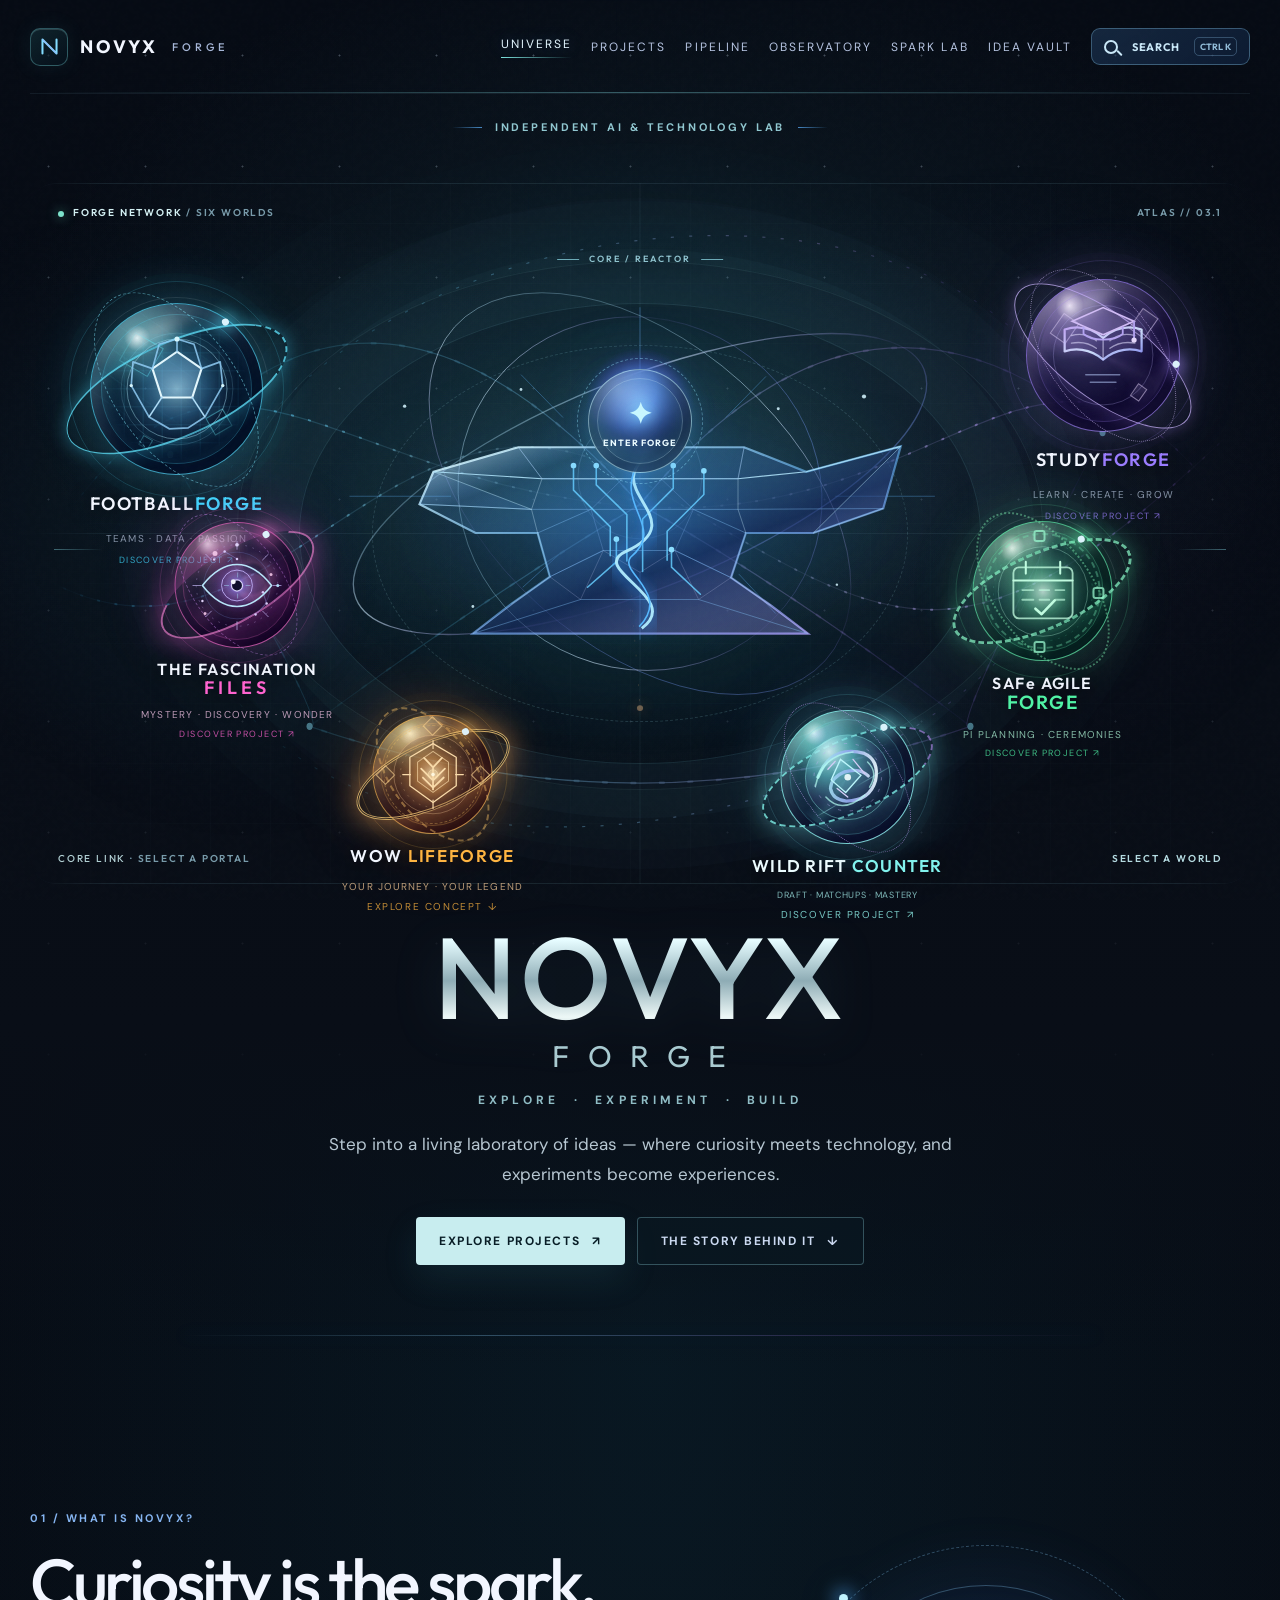
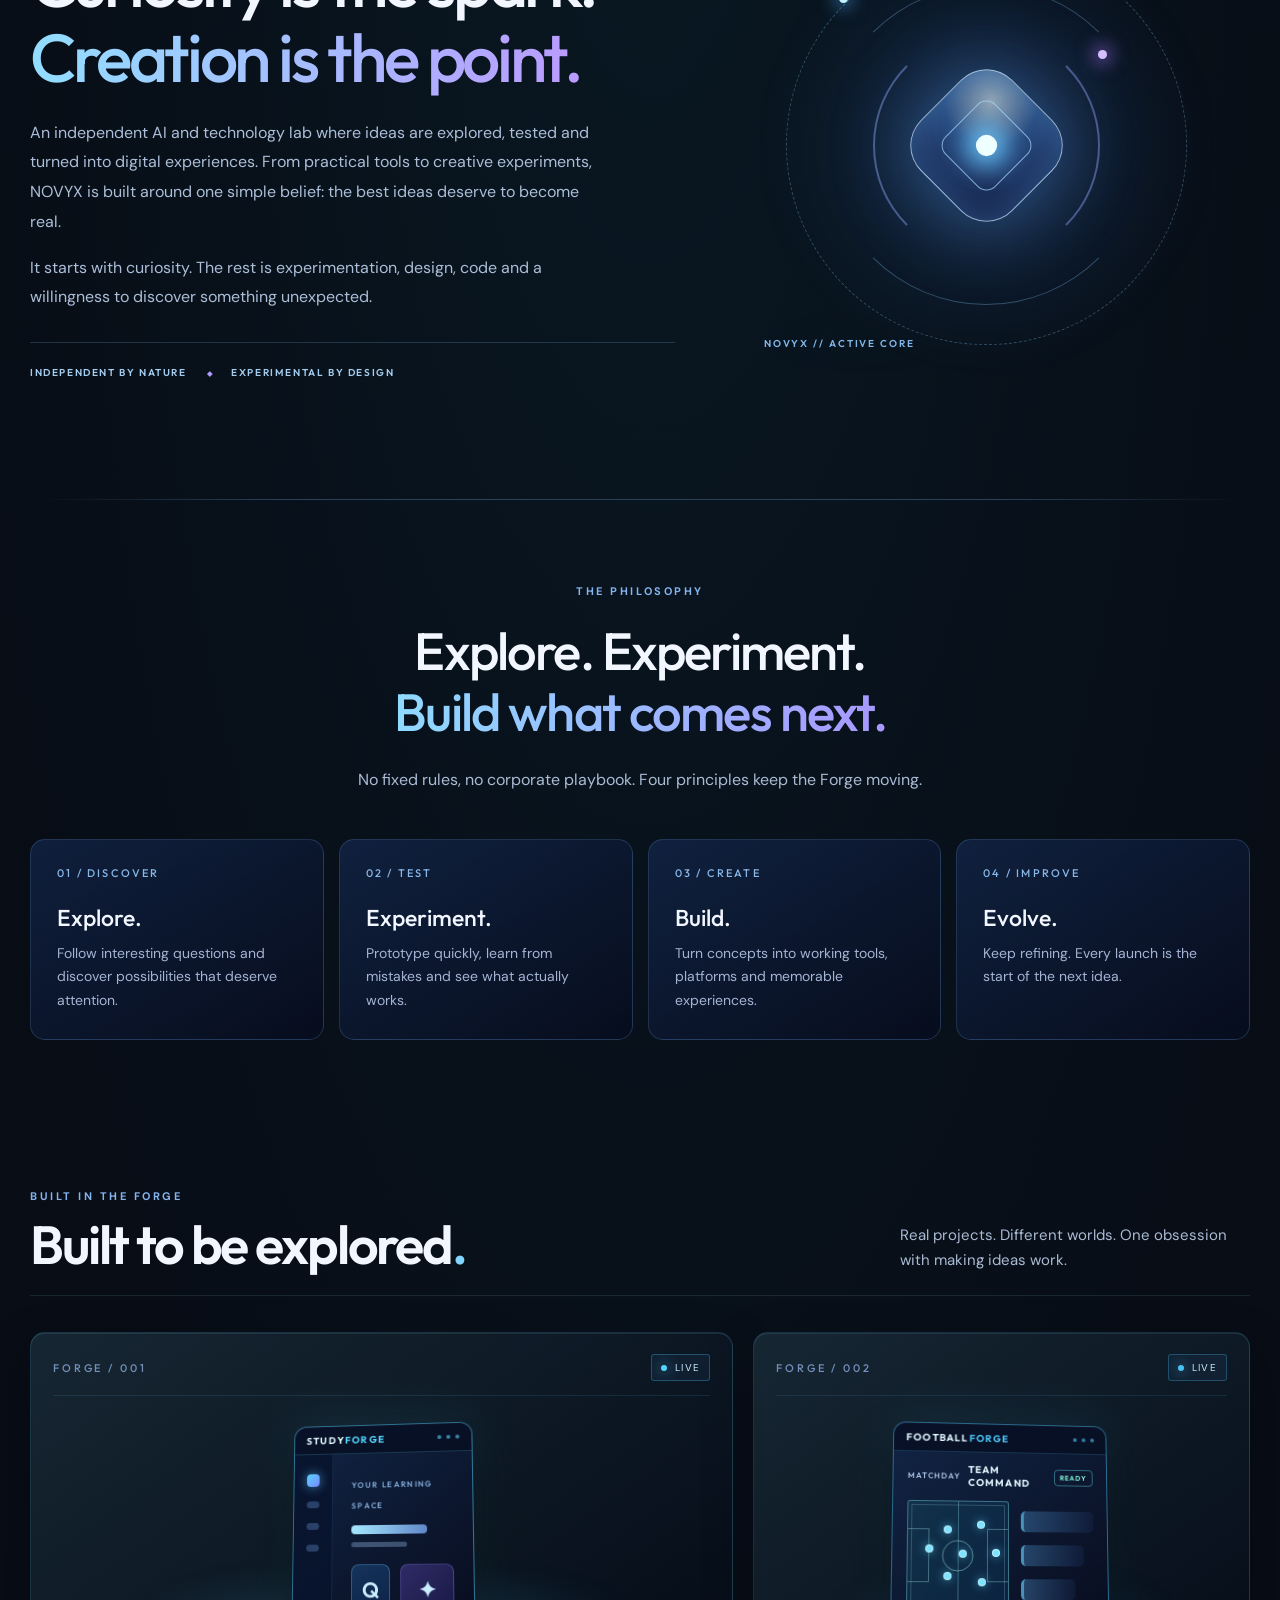
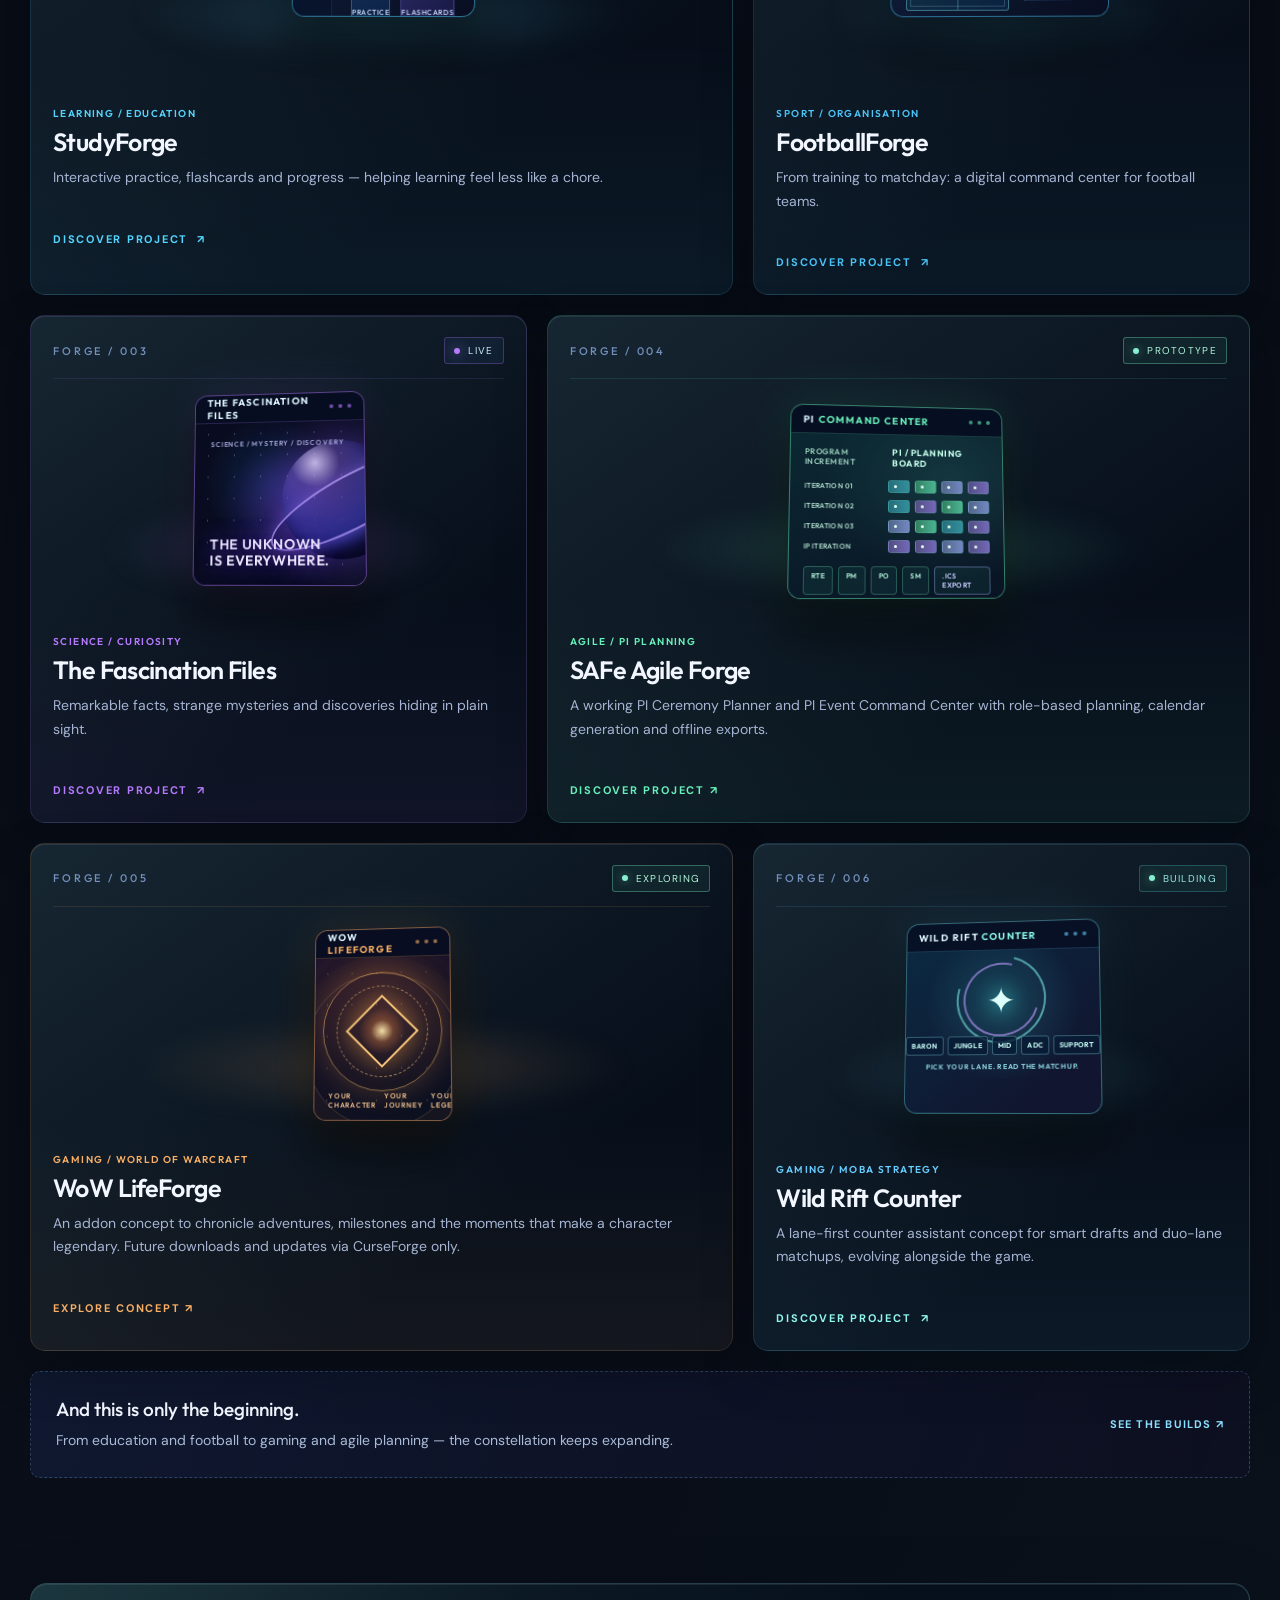
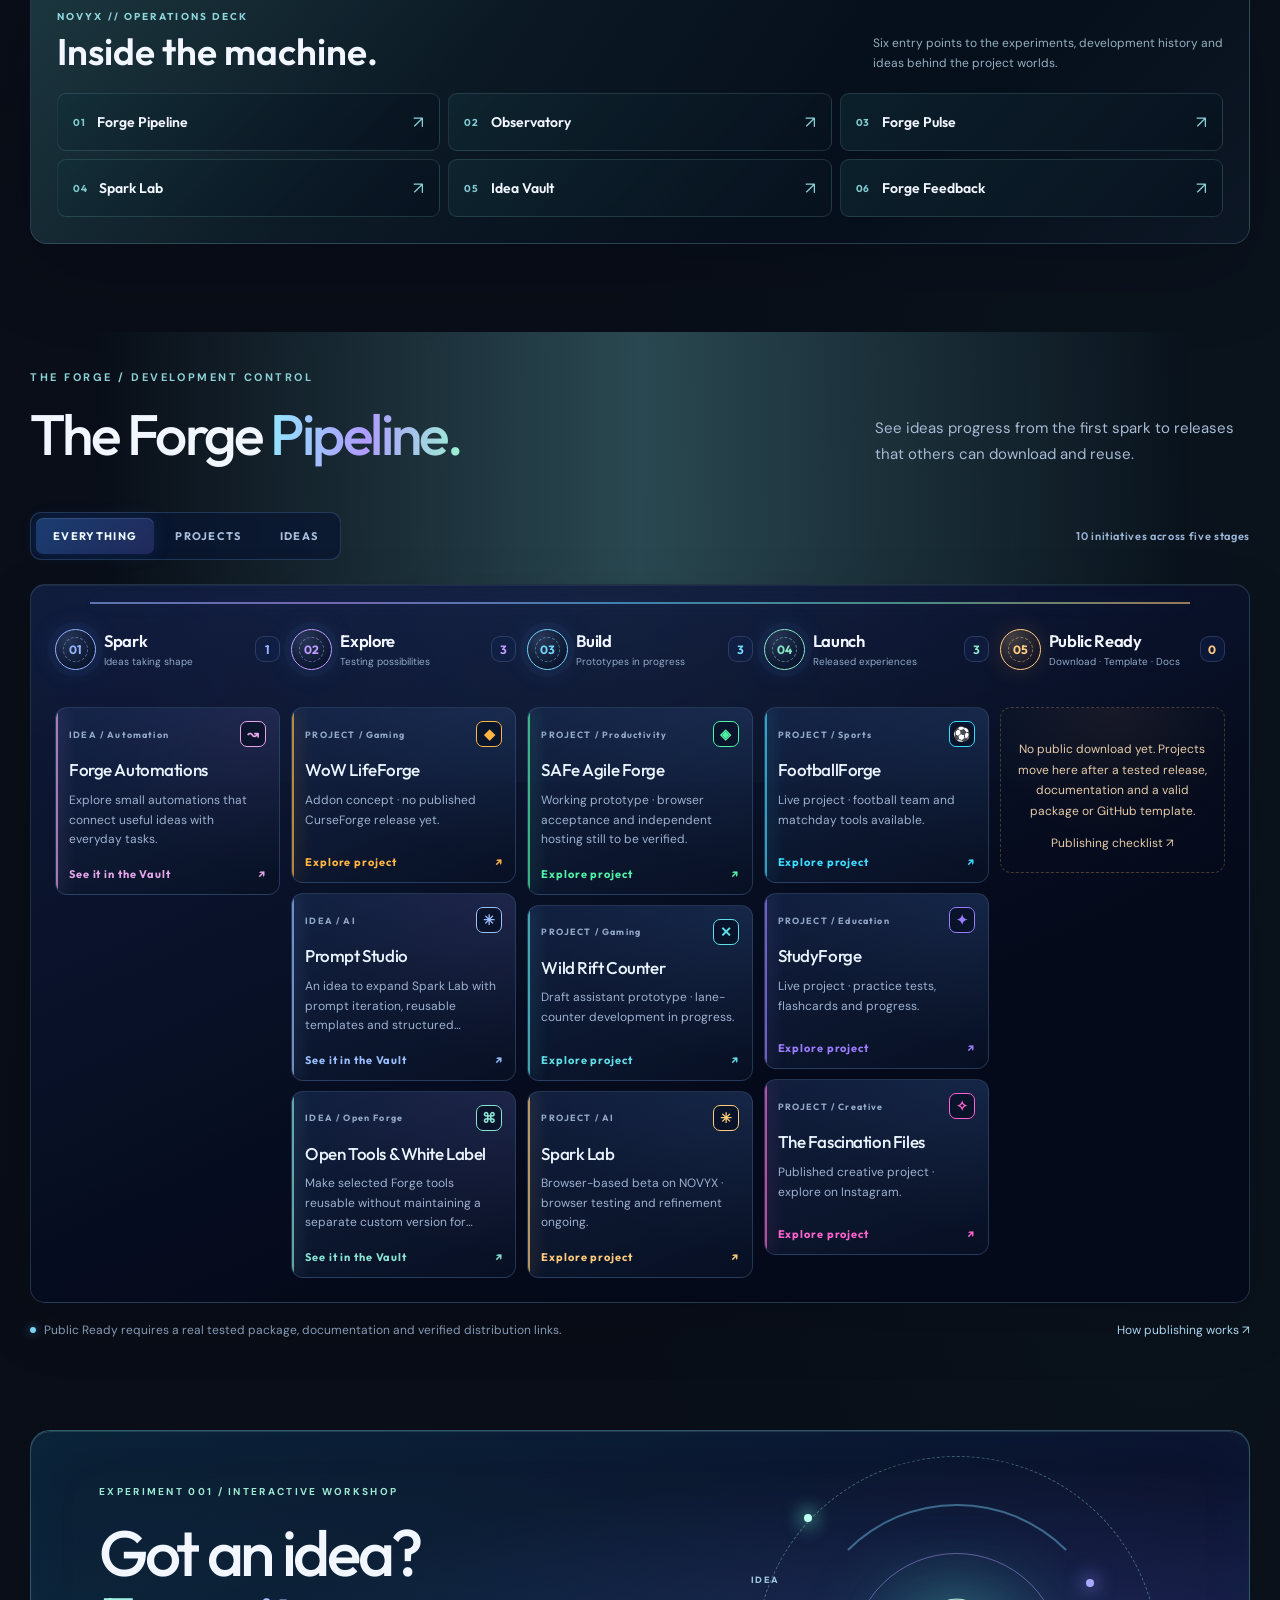
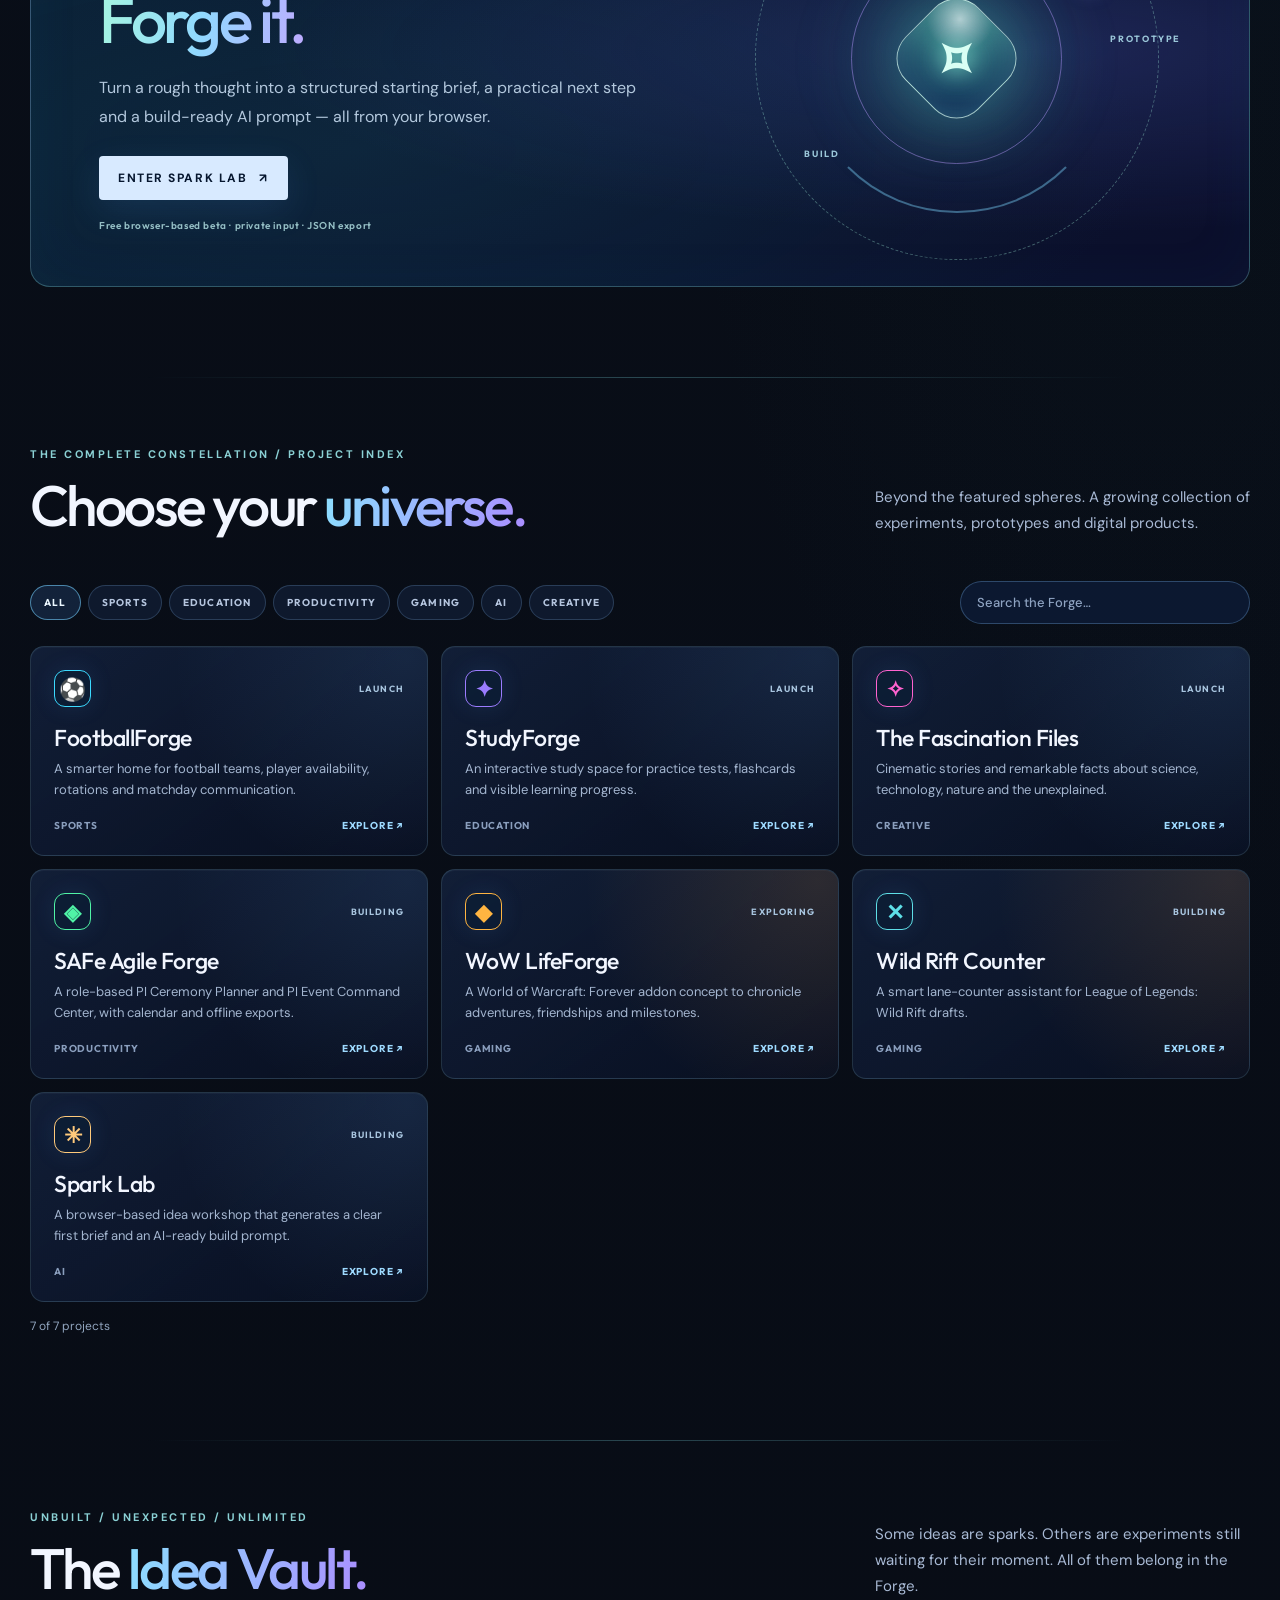
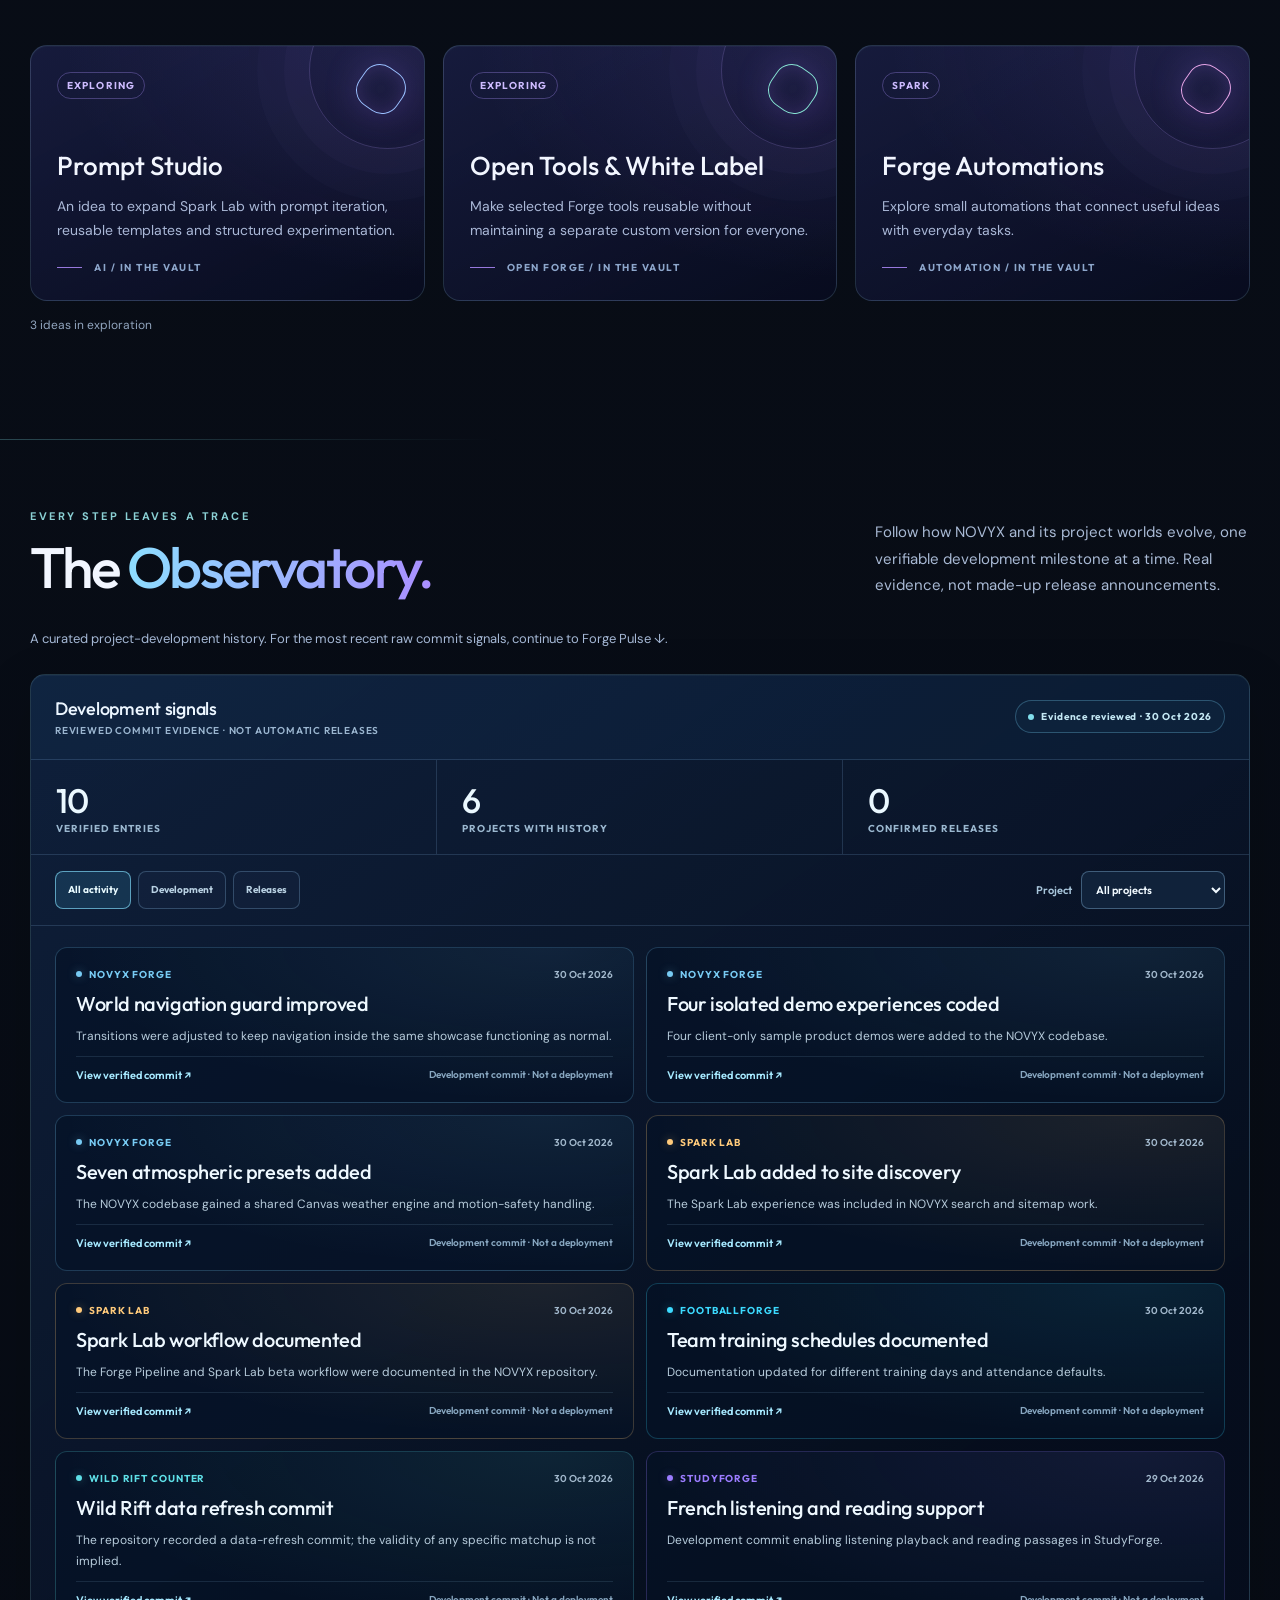
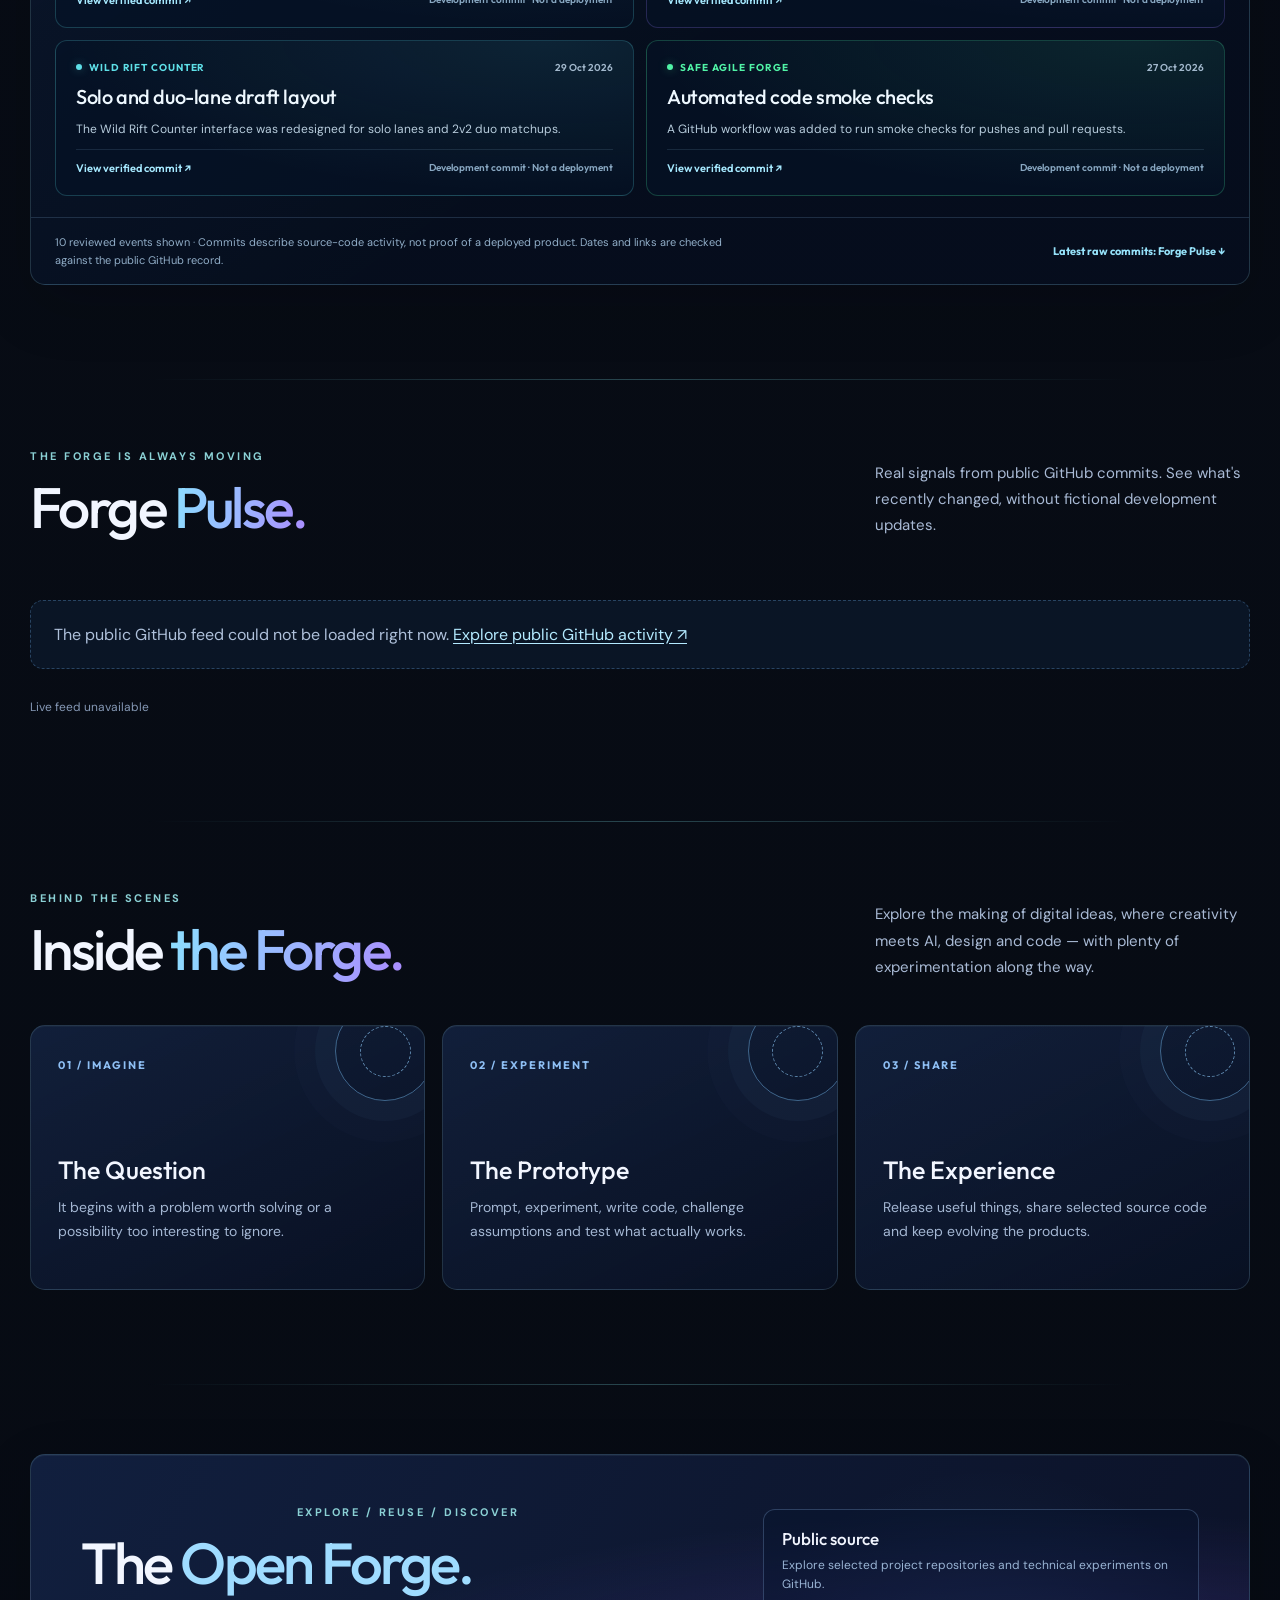
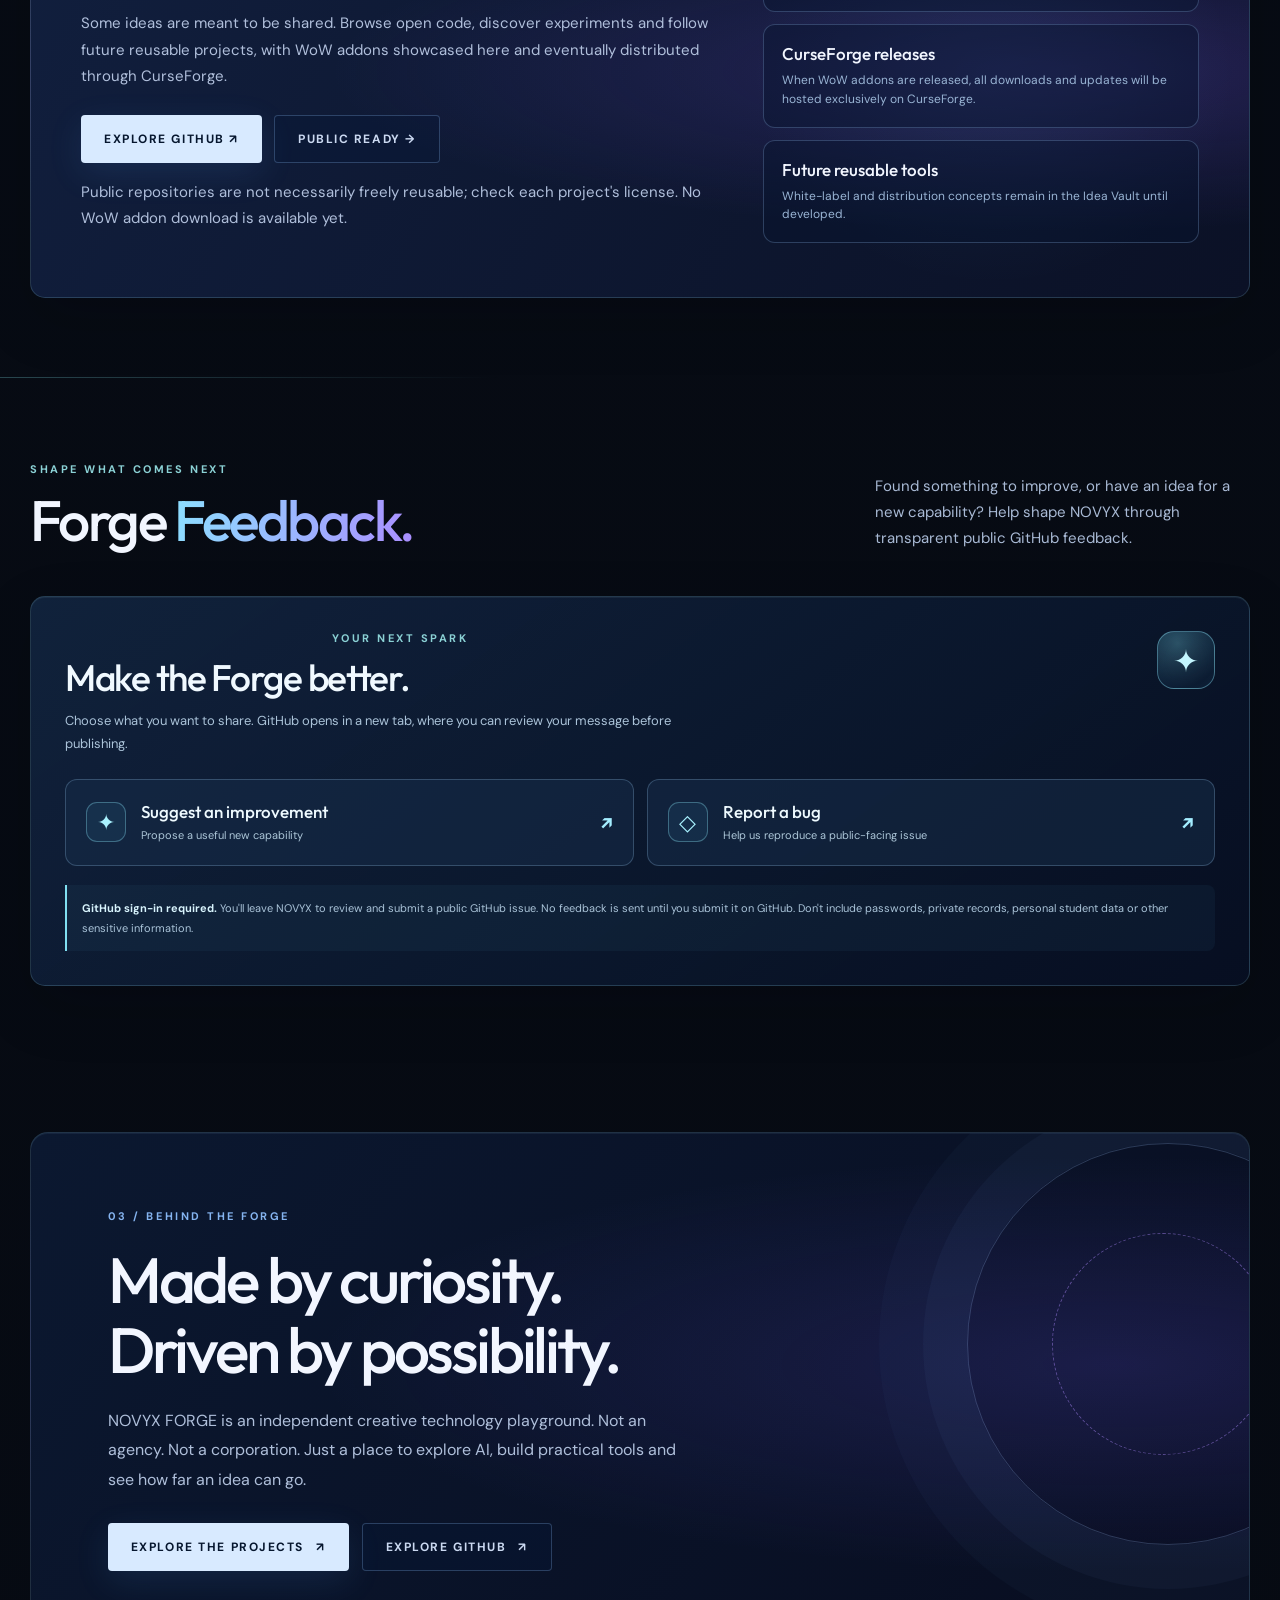
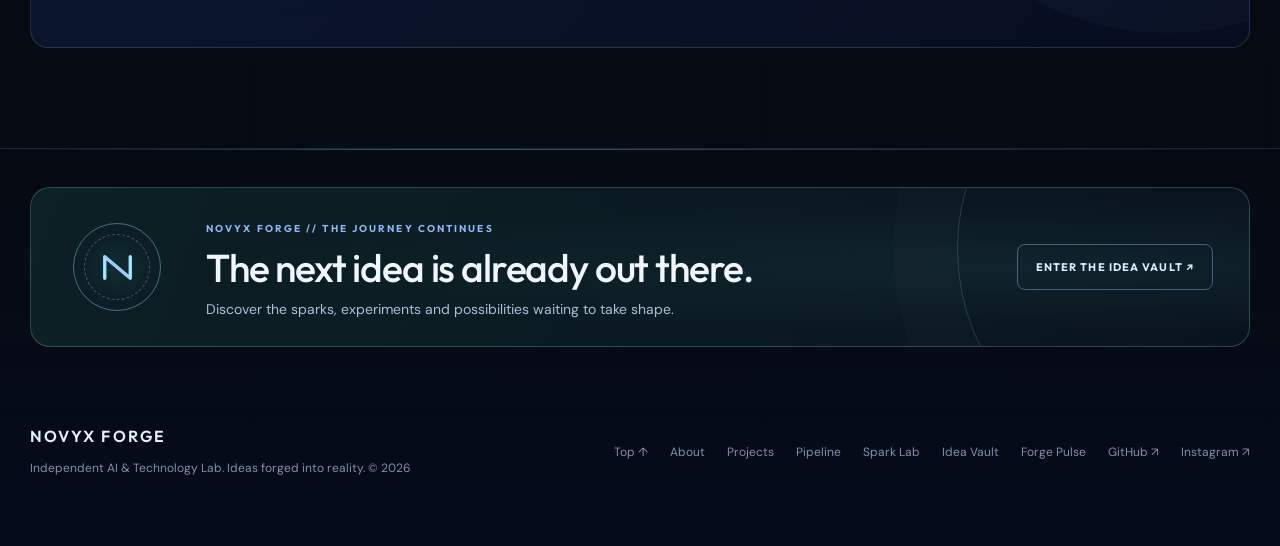
==== commit b6f32a53: "feat(home): install 3.1 orbit HUD, asymmetrical showcase and operations deck" ====
--- a/index.html
+++ b/index.html
@@ -605,6 +605,7 @@
   <link rel="stylesheet" href="./forge-observatory.css?v=1">
   <link rel="stylesheet" href="./forge-feedback.css?v=2">
   <link rel="stylesheet" href="./forge-search.css?v=2">
+  <link rel="stylesheet" href="./forge-v31.css?v=1">
   <link rel="canonical" href="https://novyxforge.com/">
   <meta property="og:type" content="website">
   <meta property="og:url" content="https://novyxforge.com/">
@@ -625,6 +626,13 @@
 
       <div class="universe" aria-label="Explore six featured NOVYX project worlds">
         <div class="universe-aura" aria-hidden="true"></div>
+        <div class="v31-stage-field" aria-hidden="true"></div>
+        <div class="v31-stage-hud" aria-hidden="true">
+          <div class="v31-hud-top"><span><i class="v31-hud-led"></i><strong>FORGE NETWORK</strong> / SIX WORLDS</span><span>ATLAS // 03.1</span></div>
+          <span class="v31-stage-tick left"></span><span class="v31-stage-tick right"></span>
+          <div class="v31-hud-bottom"><span><strong>CORE LINK</strong> · SELECT A PORTAL</span><span class="v31-focus-state" id="v31-focus-state">SELECT A WORLD</span></div>
+        </div>
+        <span class="v31-reactor-marker" aria-hidden="true">CORE / REACTOR</span>
       <svg class="hero-beams" viewBox="0 0 1400 370" aria-hidden="true" preserveAspectRatio="none">
         <defs><linearGradient id="beamgradient" x1="0" y1="0" x2="1" y2="0"><stop stop-color="#36c5ff" stop-opacity="0"/><stop offset=".18" stop-color="#5fd5ff"/><stop offset=".5" stop-color="#d9f5ff" stop-opacity=".12"/><stop offset=".81" stop-color="#b99aff"/><stop offset="1" stop-color="#a269ff" stop-opacity="0"/></linearGradient></defs>
         <path class="beam-base" d="M45 200C230 20 350 180 700 196S1160 10 1355 180"/>
@@ -972,6 +980,21 @@
     </section>
 
 
+    <nav class="container v31-system-index" id="systems" aria-label="Forge systems directory">
+      <div class="v31-system-head">
+        <div><div class="v31-system-kicker">NOVYX // OPERATIONS DECK</div><h2>Inside the machine.</h2></div>
+        <p>Six entry points to the experiments, development history and ideas behind the project worlds.</p>
+      </div>
+      <div class="v31-system-grid">
+        <a class="v31-system-link" href="#pipeline"><span class="v31-system-number">01</span><strong>Forge Pipeline</strong><span class="v31-arrow" aria-hidden="true">↗</span></a>
+        <a class="v31-system-link" href="#observatory"><span class="v31-system-number">02</span><strong>Observatory</strong><span class="v31-arrow" aria-hidden="true">↗</span></a>
+        <a class="v31-system-link" href="#pulse"><span class="v31-system-number">03</span><strong>Forge Pulse</strong><span class="v31-arrow" aria-hidden="true">↗</span></a>
+        <a class="v31-system-link" href="#spark-lab"><span class="v31-system-number">04</span><strong>Spark Lab</strong><span class="v31-arrow" aria-hidden="true">↗</span></a>
+        <a class="v31-system-link" href="#vault"><span class="v31-system-number">05</span><strong>Idea Vault</strong><span class="v31-arrow" aria-hidden="true">↗</span></a>
+        <a class="v31-system-link" href="#forge-feedback"><span class="v31-system-number">06</span><strong>Forge Feedback</strong><span class="v31-arrow" aria-hidden="true">↗</span></a>
+      </div>
+    </nav>
+
     <section class="container platform-section forge-pipeline" id="pipeline" aria-labelledby="pipeline-heading">
       <div class="lab-section-heading reveal">
         <div><div class="section-kicker">THE FORGE / DEVELOPMENT CONTROL</div><h2 id="pipeline-heading">The Forge <em>Pipeline.</em></h2></div>
@@ -1264,6 +1287,7 @@
   <script src="./forge-observatory.js?v=2" defer></script>
   <script src="./forge-feedback.js?v=2" defer></script>
   <script src="./forge-search.js?v=3" defer></script>
+  <script src="./forge-v31.js?v=1" defer></script>
 
   <dialog class="forge-reactor-dialog" id="forge-reactor-dialog" aria-labelledby="reactor-dialog-title" aria-describedby="reactor-dialog-desc">
     <div class="reactor-dialog-inner">
@@ -1287,7 +1311,7 @@
           <span><strong>Mission Control</strong><small>Track the Forge Pipeline and current projects</small></span><span class="reactor-arrow" aria-hidden="true">↗</span>
         </a>
       </div>
-      <div class="reactor-dialog-foot"><a id="reactor-home" href="#projects">Browse all projects ↗</a> · <a id="reactor-observatory" href="#observatory">Enter Observatory ↗</a> · NOVYX FORGE 3.0</div>
+      <div class="reactor-dialog-foot"><a id="reactor-home" href="#projects">Browse all projects ↗</a> · <a id="reactor-observatory" href="#observatory">Enter Observatory ↗</a> · NOVYX FORGE 3.1</div>
     </div>
   </dialog>
   <span id="novyx-world-status" role="status" aria-live="polite" aria-atomic="true"></span>
--- a/forge-v31.css
+++ b/forge-v31.css
@@ -0,0 +1,220 @@
+/* NOVYX FORGE 3.1 — engineered universe
+   Visual layer over v3.0. All existing journeys, weather, reactor and search stay intact. */
+:root{--v31-metal:#8ba5b6;--v31-line:rgba(142,190,215,.20);--v31-bright:#9be7ef;--v31-dark:#060c15}
+body{
+ background:radial-gradient(ellipse 78% 22% at 51% 10%,rgba(18,76,94,.19),transparent 76%),
+ radial-gradient(ellipse 57% 18% at 91% 42%,rgba(21,69,78,.10),transparent 78%),
+ linear-gradient(180deg,#060b13 0%,#090e18 40%,#060a12 100%);
+}
+.sky{height:1370px;background:radial-gradient(ellipse 65% 39% at 52% 26%,rgba(37,87,100,.21),transparent 78%),linear-gradient(180deg,#060b14,#090e17 75%,transparent)}
+.noise{opacity:.038}
+.ambient-mesh{opacity:.065}
+.container{--max:1220px}
+.nav{
+ position:relative;min-height:94px;z-index:30;
+ border-bottom:1px solid rgba(143,193,215,.09);
+}
+.nav:after{content:"";position:absolute;left:0;right:0;bottom:0;height:1px;pointer-events:none;background:linear-gradient(90deg,transparent,rgba(133,225,232,.36) 49%,transparent)}
+.brand{letter-spacing:.17em}
+.brand .mark{border-color:rgba(116,210,218,.34);background:linear-gradient(145deg,rgba(35,92,99,.30),rgba(6,17,28,.82));box-shadow:inset 0 1px 0 rgba(202,255,255,.16),0 0 22px rgba(82,185,192,.09)}
+.navlinks>a{transition:color .2s}
+.navlinks>a:hover{color:#e1ffff}
+.navlinks a[aria-current="location"]:not(.top-cta):after{background:linear-gradient(90deg,#7de2dc,transparent)}
+.hero{padding-top:26px;padding-bottom:76px}
+.hero:after{
+ background:radial-gradient(ellipse 40% 33% at 50% 34%,rgba(34,112,131,.18),transparent 79%),
+ radial-gradient(ellipse 33% 30% at 19% 35%,rgba(40,116,147,.075),transparent 78%),
+ radial-gradient(ellipse 33% 30% at 80% 32%,rgba(91,79,133,.075),transparent 78%)!important;
+ opacity:.93;
+}
+.hero>.eyebrow{color:#91c8d1;letter-spacing:.26em}
+.hero .universe{height:756px;max-width:1220px;margin:29px auto 0;position:relative;overflow:visible;isolation:isolate}
+.universe-aura{opacity:.73;background:radial-gradient(ellipse 56% 42% at 51% 41%,rgba(60,135,141,.18),rgba(46,77,105,.065) 45%,transparent 80%)}
+.universe:before{opacity:.4;inset:5% 13%;width:74%;height:77%;top:5%;border-radius:50%;background:radial-gradient(ellipse,rgba(var(--energy-rgb,77,176,195),.10),transparent 72%);transition:opacity .4s}
+.universe[data-active]:before{opacity:.95}
+.universe:after{inset:13% 17% 17%;border-color:rgba(155,212,221,.085);box-shadow:0 0 0 60px rgba(91,169,181,.014),0 0 0 118px rgba(96,174,191,.009)}
+/* Precision stage: real technical markings, deliberately not a particle fog. */
+.v31-stage-field{
+ position:absolute;inset:20px 0 35px;z-index:0;pointer-events:none;overflow:hidden;
+ border:1px solid rgba(124,179,195,.13);border-radius:25px;
+ background:
+ linear-gradient(90deg,transparent 49.93%,rgba(125,178,192,.09) 50%,transparent 50.07%),
+ linear-gradient(transparent 49.88%,rgba(125,178,192,.09) 50%,transparent 50.12%),
+ repeating-linear-gradient(0deg,transparent 0 59px,rgba(103,157,171,.035) 60px),
+ repeating-linear-gradient(90deg,transparent 0 59px,rgba(103,157,171,.035) 60px),
+ radial-gradient(ellipse 44% 46% at 50% 43%,rgba(48,116,130,.13),transparent 85%);
+ -webkit-mask-image:linear-gradient(90deg,transparent,black 6%,black 94%,transparent);
+ mask-image:linear-gradient(90deg,transparent,black 6%,black 94%,transparent)
+}
+.v31-stage-field:before{
+ content:"";position:absolute;inset:17% 22%;border-radius:50%;
+ border:1px solid rgba(119,198,209,.14);box-shadow:0 0 0 54px rgba(118,193,211,.027),0 0 0 105px rgba(114,190,210,.014)
+}
+.v31-stage-field:after{
+ content:"";position:absolute;inset:23% 28%;border-radius:50%;border:1px dashed rgba(150,210,218,.18);animation:v31-azimuth 95s linear infinite
+}
+.v31-stage-hud{position:absolute;inset:0;z-index:8;pointer-events:none;color:#789baa;font:600 10px/1.5 Outfit,sans-serif;letter-spacing:.18em;text-transform:uppercase}
+.v31-hud-top,.v31-hud-bottom{position:absolute;left:28px;right:28px;display:flex;justify-content:space-between;gap:20px}
+.v31-hud-top{top:42px}.v31-hud-bottom{bottom:53px}
+.v31-hud-top strong{color:#d4f1f4;font-weight:600}
+.v31-hud-bottom strong{font-weight:500;color:#b1cfd3}
+.v31-hud-led{display:inline-block;width:6px;height:6px;border-radius:50%;background:#7de3cc;box-shadow:0 0 11px rgba(103,234,199,.6);vertical-align:middle;margin-right:9px}
+.v31-focus-state{color:#b5dbe1;min-width:155px;text-align:right}
+.v31-stage-tick{position:absolute;top:51%;width:49px;height:1px;background:linear-gradient(90deg,rgba(126,207,219,.45),transparent)}
+.v31-stage-tick.left{left:24px}.v31-stage-tick.right{right:24px;transform:rotate(180deg)}
+.v31-reactor-marker{position:absolute;z-index:4;top:90px;left:50%;transform:translateX(-50%);font:600 9px Outfit,sans-serif;letter-spacing:.22em;color:#90c4d0;white-space:nowrap;text-shadow:0 0 17px rgba(10,14,19,.8);pointer-events:none}
+.v31-reactor-marker:before{content:"";display:inline-block;width:22px;height:1px;vertical-align:middle;background:#6cabb7;margin-right:10px}
+.v31-reactor-marker:after{content:"";display:inline-block;width:22px;height:1px;vertical-align:middle;background:#6cabb7;margin-left:10px}
+.hero .universe .scene{top:125px;width:min(770px,70%);filter:drop-shadow(0 27px 45px rgba(23,120,136,.13))}
+.universe .scene:before{background:radial-gradient(ellipse,rgba(65,184,181,.16),rgba(65,105,131,.055) 43%,transparent 73%)}
+.universe-network{opacity:.46}
+.universe-network .net-current{opacity:.65}
+.hero-beams{opacity:.27}
+.hero-particles{opacity:.38}
+.universe .sphere-link{z-index:6;transition:opacity .3s}
+.universe .sphere-link.left{left:3%!important;top:130px!important}
+.universe .sphere-link.right{right:3%!important;top:107px!important}
+.universe .sphere-link.third{left:17%!important;top:352px!important}
+.universe .sphere-link.fourth{right:17%!important;top:350px!important}
+.universe .sphere-link.fifth{left:33%!important;top:545px!important}
+.universe .sphere-link.sixth{right:33%!important;top:540px!important}
+.universe .sphere-link.left .orb{width:192px}
+.universe .sphere-link.right .orb{width:171px}
+.universe .sphere-link.third .orb{width:140px}
+.universe .sphere-link.fourth .orb{width:156px}
+.universe .sphere-link.fifth .orb{width:133px}
+.universe .sphere-link.sixth .orb{width:148px}
+.universe .sphere-link .orb{filter:saturate(.83);position:relative;transform-style:preserve-3d}
+.universe .sphere-link:hover .orb,.universe .sphere-link:focus-visible .orb{filter:saturate(1.10)}
+.universe .sphere-link .orb:before{content:"";position:absolute;inset:-6%;border:1px solid rgba(var(--c),.18);border-radius:50%;z-index:0;pointer-events:none;box-shadow:0 0 0 8px rgba(var(--c),.022)}
+.universe .sphere-link .orb:after{content:"";position:absolute;inset:2%;border:1px solid rgba(219,244,245,.10);border-radius:50%;pointer-events:none;z-index:2;clip-path:polygon(0 0,100% 0,100% 42%,0 42%)}
+.universe .sphere-link .orb-shell{box-shadow:inset -16px -17px 25px rgba(1,8,21,.8),inset 6px 8px 18px rgba(207,243,250,.24),0 0 38px rgba(var(--c),.18)}
+.universe .sphere-link:hover .orb-shell,.universe .sphere-link:focus-visible .orb-shell{box-shadow:inset -15px -18px 30px rgba(0,7,20,.85),inset 6px 8px 21px rgba(220,255,255,.31),0 0 60px rgba(var(--c),.31)}
+.universe .sphere-link .sphere-caption{font-weight:600;letter-spacing:.09em;text-shadow:0 2px 19px rgba(0,0,0,.75)}
+.universe .sphere-link .sphere-description{opacity:.79}
+.universe .sphere-link .arrow{font-size:9px;letter-spacing:.16em}
+.hero .main-title{margin-top:0;letter-spacing:-.045em;text-shadow:none;font-weight:650}
+.hero .main-title .novyx-word{background:linear-gradient(180deg,#fff 0%,#e6fcff 25%,#8eacb5 53%,#edf8f7 78%,#7e9fab 100%);-webkit-background-clip:text;background-clip:text;color:transparent;filter:drop-shadow(0 10px 25px rgba(94,167,179,.12))}
+.hero .main-title .forge-word{color:#aacbd1;letter-spacing:.62em}
+.hero .hero-tagline{color:#90bdc5}
+.hero .hero-desc{color:#b7c7d2}
+.hero .btn-primary{background:#c8edef;color:#081d26;box-shadow:0 14px 35px rgba(54,144,157,.14)}
+.hero .btn-primary:hover{background:#eaffff}
+.hero .btn-outline{background:rgba(10,24,34,.63);border-color:rgba(133,194,205,.35)}
+.hero .glass-divider{margin-top:70px}
+/* Product showcase: editorial-size visual windows, asymmetrical engineering bays. */
+.projects{padding-top:45px}
+.projects .section-header{padding-bottom:23px;border-bottom:1px solid rgba(147,196,209,.13)}
+.section-header h2{font-weight:600}
+.cards{display:grid;grid-template-columns:repeat(12,minmax(0,1fr));gap:20px;align-items:stretch}
+.cards>.project{grid-column:span 6;min-height:480px;display:flex;flex-direction:column;overflow:hidden;border-radius:15px;
+ background:linear-gradient(145deg,rgba(23,40,52,.96),rgba(7,15,27,.97) 70%);
+ box-shadow:inset 0 1px 0 rgba(213,245,250,.09),0 20px 50px rgba(1,5,14,.3)}
+.cards>.project:nth-child(6n+1),.cards>.project:nth-child(6n+4),.cards>.project:nth-child(6n+5){grid-column:span 7}
+.cards>.project:nth-child(6n+2),.cards>.project:nth-child(6n+3),.cards>.project:nth-child(6n+6){grid-column:span 5}
+.cards>.project:nth-child(1),.cards>.project:nth-child(2){min-height:530px}
+.cards>.project:after{inset:auto 0 0;height:45%;background:linear-gradient(0deg,rgba(var(--accent),.055),transparent)}
+.cards>.project .project-art{min-height:235px;height:245px;margin:14px 0 12px;isolation:isolate}
+.cards>.project:nth-child(-n+2) .project-art{height:300px}
+.cards>.project .preview-window{max-width:92%;width:100%;filter:drop-shadow(0 25px 20px rgba(0,0,0,.35))}
+.cards>.project .project-bottom{margin-top:auto}
+.cards>.project .project-category{letter-spacing:.14em}
+.cards>.project h3{font-weight:600}
+.cards>.project .project-arrow{margin-top:20px}
+.cards>.project .project-top:after{content:"";position:absolute;left:0;right:0;bottom:-15px;border-bottom:1px solid rgba(var(--accent),.12)}
+.cards>.project.project-wow .project-art,.cards>.project.project-wow .project-bottom{grid-row:auto;grid-column:auto}
+.cards>.project.project-wow .project-art{height:235px}
+.cards>.project.project-wow .preview-window{width:100%}
+.cards>.project:hover{transform:translateY(-5px);box-shadow:inset 0 1px 0 rgba(218,249,253,.11),0 33px 68px rgba(0,4,13,.54),0 0 40px rgba(var(--accent),.08)}
+/* Central systems directory: functional navigation, not a fake live dashboard. */
+.v31-system-index{position:relative;margin:10px auto 42px;padding:26px;border:1px solid rgba(132,192,203,.25);border-radius:17px;
+ background:linear-gradient(125deg,rgba(20,40,49,.92),rgba(6,15,28,.97) 63%),#081320;
+ box-shadow:inset 0 1px 0 rgba(194,247,249,.09),0 30px 80px rgba(1,6,15,.18)}
+.v31-system-index:before{content:"";position:absolute;inset:0;pointer-events:none;border-radius:inherit;background:linear-gradient(135deg,rgba(110,223,218,.09),transparent 34%,transparent 72%,rgba(140,170,200,.05))}
+.v31-system-head{position:relative;display:flex;justify-content:space-between;gap:18px;align-items:end;padding-bottom:20px}
+.v31-system-kicker{font:700 10px Outfit,sans-serif;letter-spacing:.21em;color:#8cd4d9;text-transform:uppercase}
+.v31-system-head h2{font:600 clamp(23px,3.1vw,37px)/1.15 Outfit,sans-serif;margin:8px 0 0}
+.v31-system-head p{color:#94b0be;max-width:350px;font-size:12px;margin:0;line-height:1.65}
+.v31-system-grid{position:relative;display:grid;grid-template-columns:repeat(3,minmax(0,1fr));gap:8px}
+.v31-system-link{display:flex;justify-content:space-between;align-items:center;gap:12px;min-width:0;padding:17px 15px;border:1px solid rgba(139,192,201,.18);border-radius:9px;
+ background:linear-gradient(135deg,rgba(18,48,57,.5),rgba(8,18,31,.88));transition:transform .2s,border-color .2s,background .2s}
+.v31-system-link:hover,.v31-system-link:focus-visible{transform:translateY(-2px);border-color:rgba(130,235,220,.55);background:linear-gradient(135deg,rgba(23,67,70,.68),rgba(9,27,35,.9))}
+.v31-system-link:focus-visible{outline:2px solid #a4f6eb;outline-offset:2px}
+.v31-system-number{font:700 10px Outfit,sans-serif;color:#80cbd3;letter-spacing:.06em}
+.v31-system-link strong{flex:1;font:600 14px Outfit,sans-serif;white-space:nowrap;overflow:hidden;text-overflow:ellipsis}
+.v31-system-link .v31-arrow{font-size:17px;color:#88d1d5}
+.platform-section{position:relative;scroll-margin-top:90px}
+.platform-section:before{background:linear-gradient(90deg,transparent,rgba(106,185,193,.34),transparent)}
+.platform-section .lab-section-heading{padding-bottom:16px}
+.platform-section .section-kicker{color:#8bd1d5}
+.pipeline-frame,.obs-board,.feedback-panel,.openforge-panel{border-radius:15px;border-color:rgba(127,187,198,.22);box-shadow:inset 0 1px 0 rgba(219,249,253,.06),0 21px 60px rgba(0,4,13,.16)}
+.lab-section,.why-panel{border-color:rgba(133,184,197,.19)}
+.pulse-card,.inside-card,.vault-capsule,.catalog-tile{border-color:rgba(135,185,201,.2);box-shadow:inset 0 1px 0 rgba(228,252,255,.035)}
+.site-endcard{background:radial-gradient(ellipse at 84% 50%,rgba(54,121,123,.14),transparent 58%),linear-gradient(110deg,#0c2025,#09131e);border-color:rgba(148,205,213,.26)}
+.site-endcard:before{border-color:rgba(122,214,212,.21)}
+/* Mid-size: keep six worlds readable instead of forcing desktop coordinates. */
+@media(max-width:1100px) and (min-width:761px){
+ .hero .universe{height:735px}
+ .hero .universe .scene{width:min(680px,79%);top:125px}
+ .universe .sphere-link.left{left:0!important;top:125px!important}
+ .universe .sphere-link.right{right:0!important;top:110px!important}
+ .universe .sphere-link.third{left:18%!important;top:347px!important}
+ .universe .sphere-link.fourth{right:18%!important;top:347px!important}
+ .universe .sphere-link.fifth{left:32%!important;top:540px!important}
+ .universe .sphere-link.sixth{right:32%!important;top:540px!important}
+ .universe .sphere-link.left .orb{width:155px}
+ .universe .sphere-link.right .orb{width:145px}
+ .v31-hud-top,.v31-hud-bottom{left:18px;right:18px}
+}
+@media(max-width:760px){
+ .nav{min-height:78px}
+ .hero{padding-top:22px;padding-bottom:65px}
+ .hero .universe{height:auto!important;display:grid!important;grid-template-columns:repeat(2,minmax(0,1fr));gap:13px 9px;margin-top:19px}
+ .v31-stage-field{inset:0 0 0;border-radius:14px;-webkit-mask-image:none;mask-image:none;opacity:.38}
+ .v31-stage-field:after{display:none}
+ .v31-stage-hud{display:none}
+ .v31-reactor-marker{display:none}
+ .hero .universe .scene{top:auto;left:auto;transform:none;width:100%;filter:none}
+ .universe .sphere-link.left,.universe .sphere-link.right,.universe .sphere-link.third,.universe .sphere-link.fourth,.universe .sphere-link.fifth,.universe .sphere-link.sixth{
+  position:relative!important;top:auto!important;left:auto!important;right:auto!important;bottom:auto!important;
+  transform:none!important;width:100%!important;max-width:100%!important;min-width:0;grid-row:auto!important;
+  padding:8px 4px!important;gap:5px;margin:0!important;
+ }
+ .universe .sphere-link.left{grid-column:1!important;grid-row:2!important}
+ .universe .sphere-link.right{grid-column:2!important;grid-row:2!important}
+ .universe .sphere-link.third{grid-column:1!important;grid-row:3!important}
+ .universe .sphere-link.fourth{grid-column:2!important;grid-row:3!important}
+ .universe .sphere-link.fifth{grid-column:1!important;grid-row:4!important}
+ .universe .sphere-link.sixth{grid-column:2!important;grid-row:4!important}
+ .universe .sphere-link .orb,.universe .sphere-link.left .orb,.universe .sphere-link.right .orb,
+ .universe .sphere-link.third .orb,.universe .sphere-link.fourth .orb,.universe .sphere-link.fifth .orb,.universe .sphere-link.sixth .orb{width:clamp(102px,27vw,155px)}
+ .universe .sphere-link .sphere-caption{font-size:clamp(11px,2.7vw,16px);letter-spacing:.01em}
+ .universe .sphere-link .sphere-description{font-size:9px;letter-spacing:.01em}
+ .hero .main-title{margin-top:25px;font-size:clamp(56px,12vw,80px)}
+ .hero .hero-tagline{letter-spacing:.18em}
+ .hero .hero-desc{font-size:15px}
+ .cards{grid-template-columns:repeat(2,minmax(0,1fr));gap:13px}
+ .cards>.project,.cards>.project:nth-child(n){grid-column:span 1;min-height:420px}
+ .cards>.project .project-art,.cards>.project:nth-child(-n+2) .project-art{height:213px;min-height:200px}
+ .v31-system-head{display:block}
+ .v31-system-head p{margin-top:10px}
+ .v31-system-grid{grid-template-columns:repeat(2,minmax(0,1fr))}
+ .v31-system-index{padding:19px}
+}
+@media(max-width:560px){
+ .hero .universe{row-gap:4px}
+ .cards{grid-template-columns:1fr}
+ .cards>.project,.cards>.project:nth-child(n){grid-column:1!important;min-height:440px}
+ .cards>.project .project-art,.cards>.project:nth-child(-n+2) .project-art{height:235px}
+ .v31-system-grid{grid-template-columns:1fr}
+ .v31-system-head h2{font-size:27px}
+ .v31-system-link{padding:14px}
+ .hero .main-title{margin-top:23px}
+ .hero .glass-divider{margin-top:40px}
+}
+@media(hover:none){.cards>.project:hover{transform:none}}
+@media(prefers-reduced-motion:reduce){
+ .v31-stage-field:after{animation:none!important}
+ .cards>.project:hover,.v31-system-link:hover{transform:none!important}
+}
+@keyframes v31-azimuth{to{transform:rotate(360deg)}}
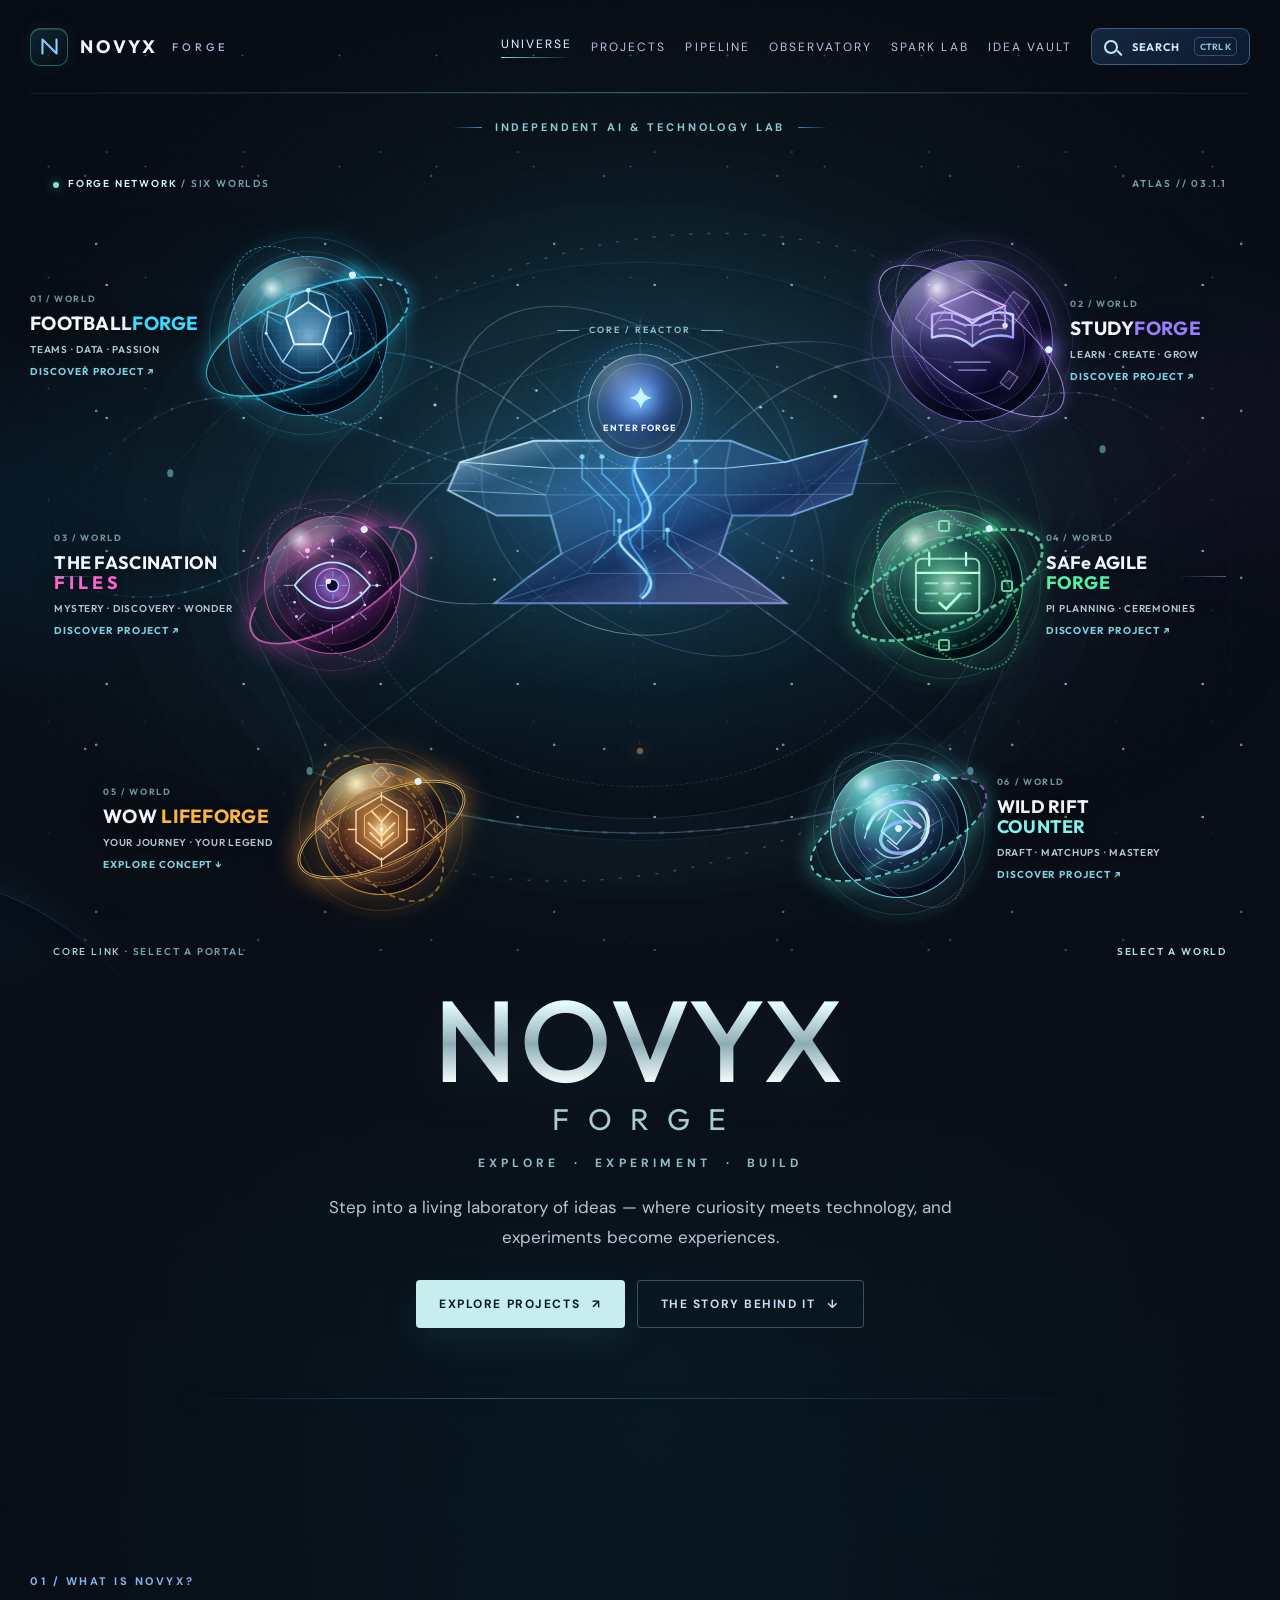
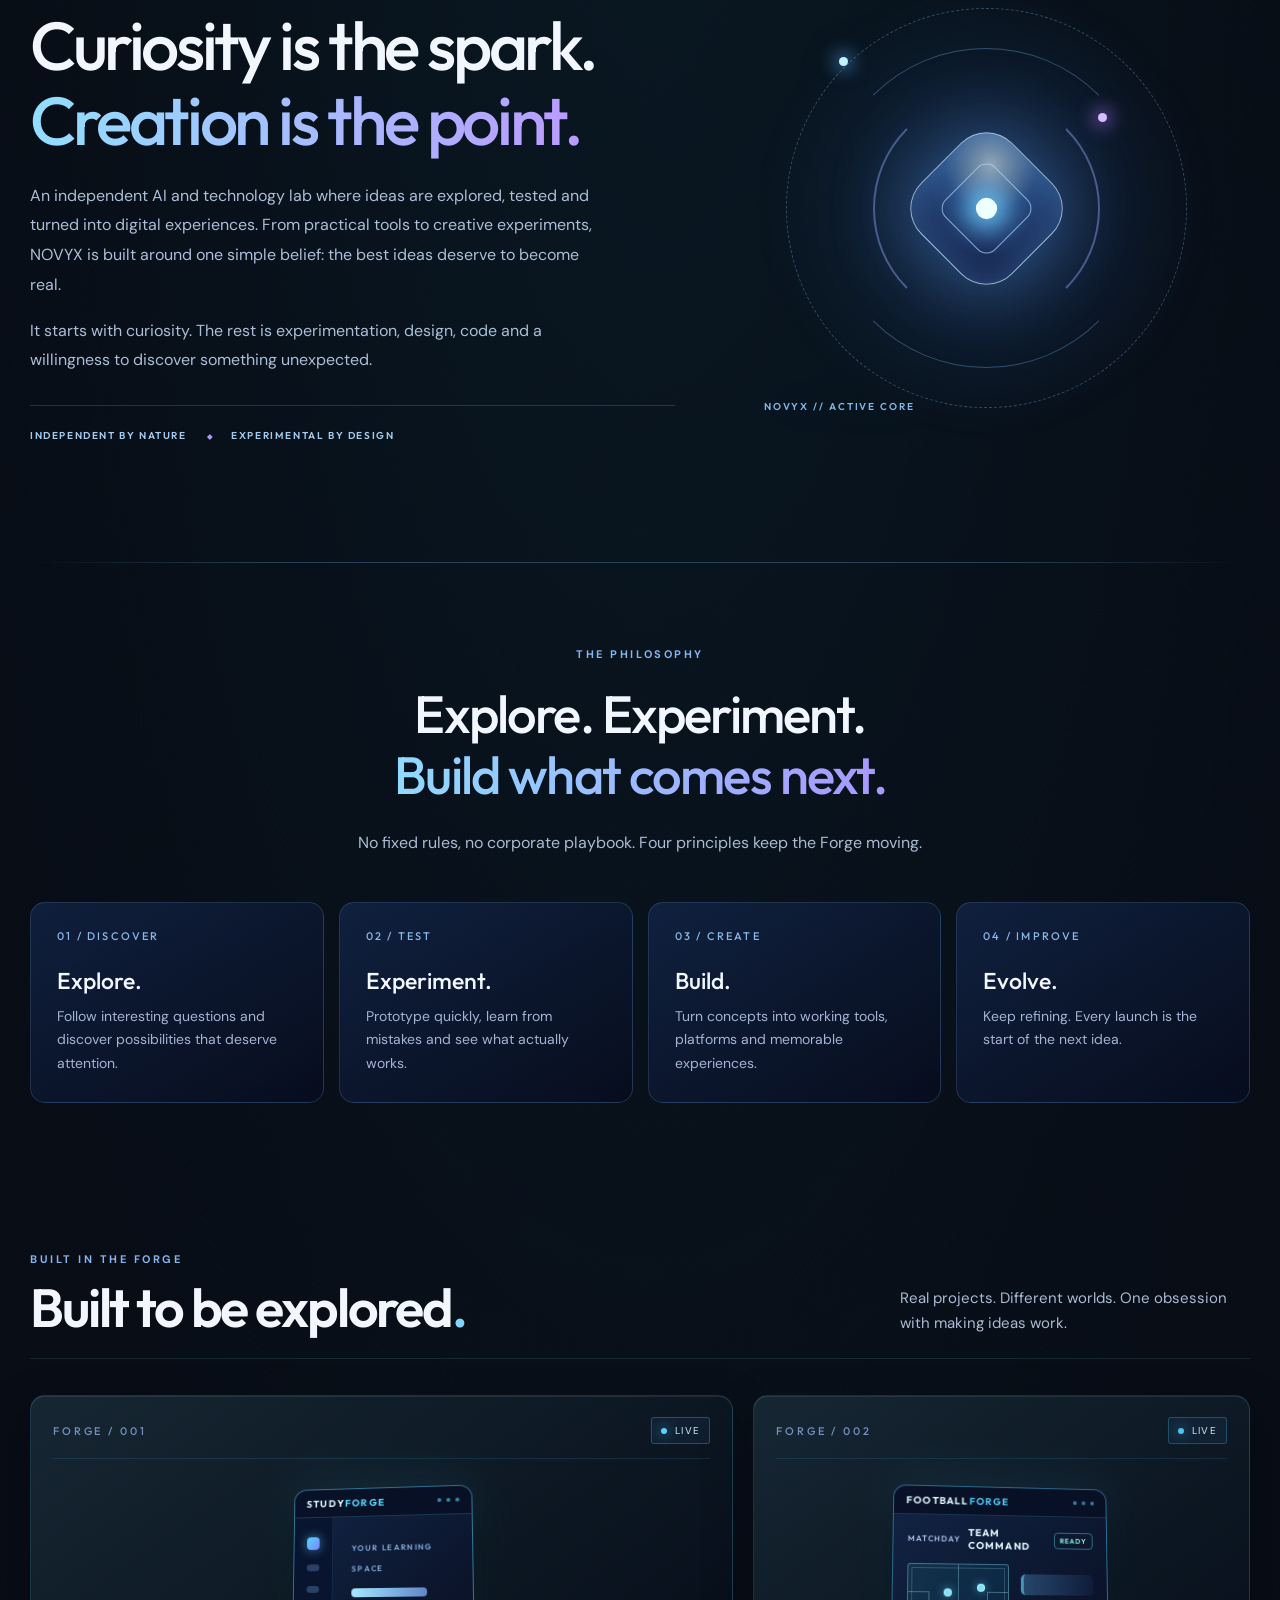
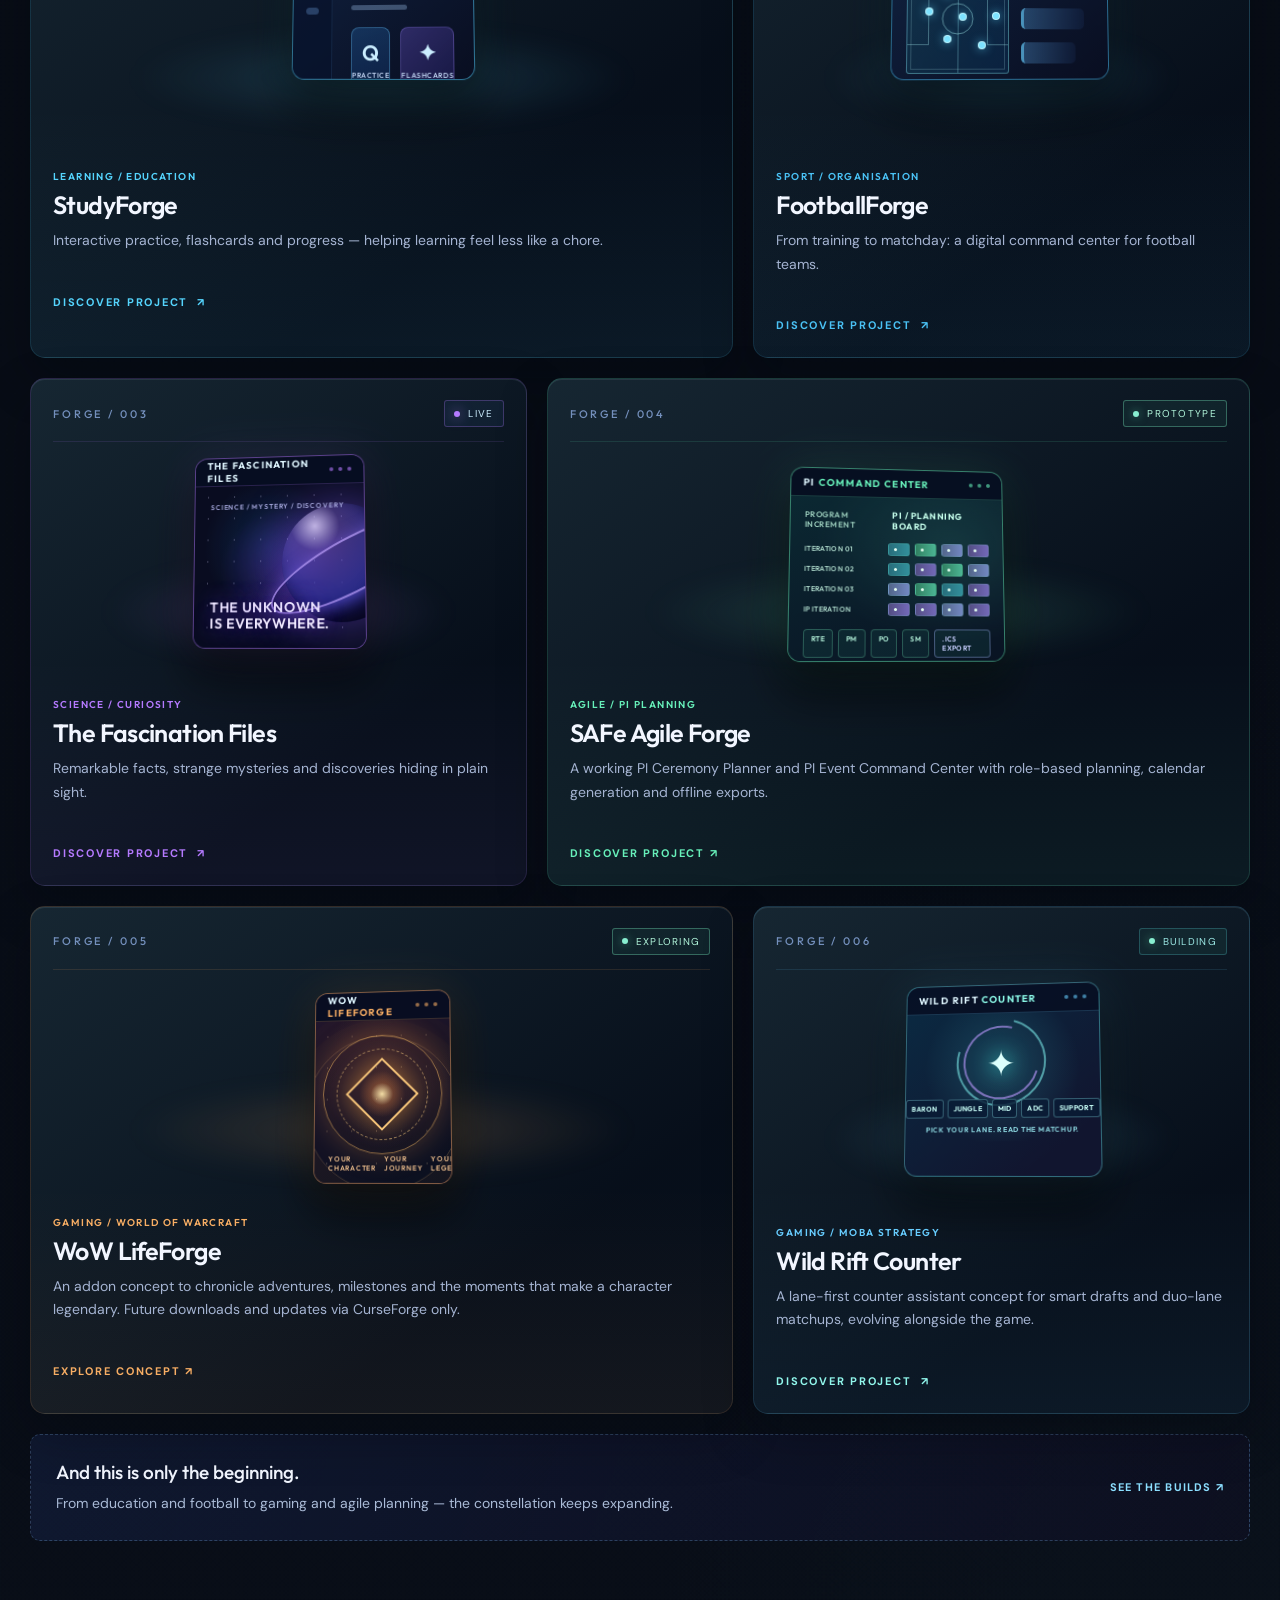
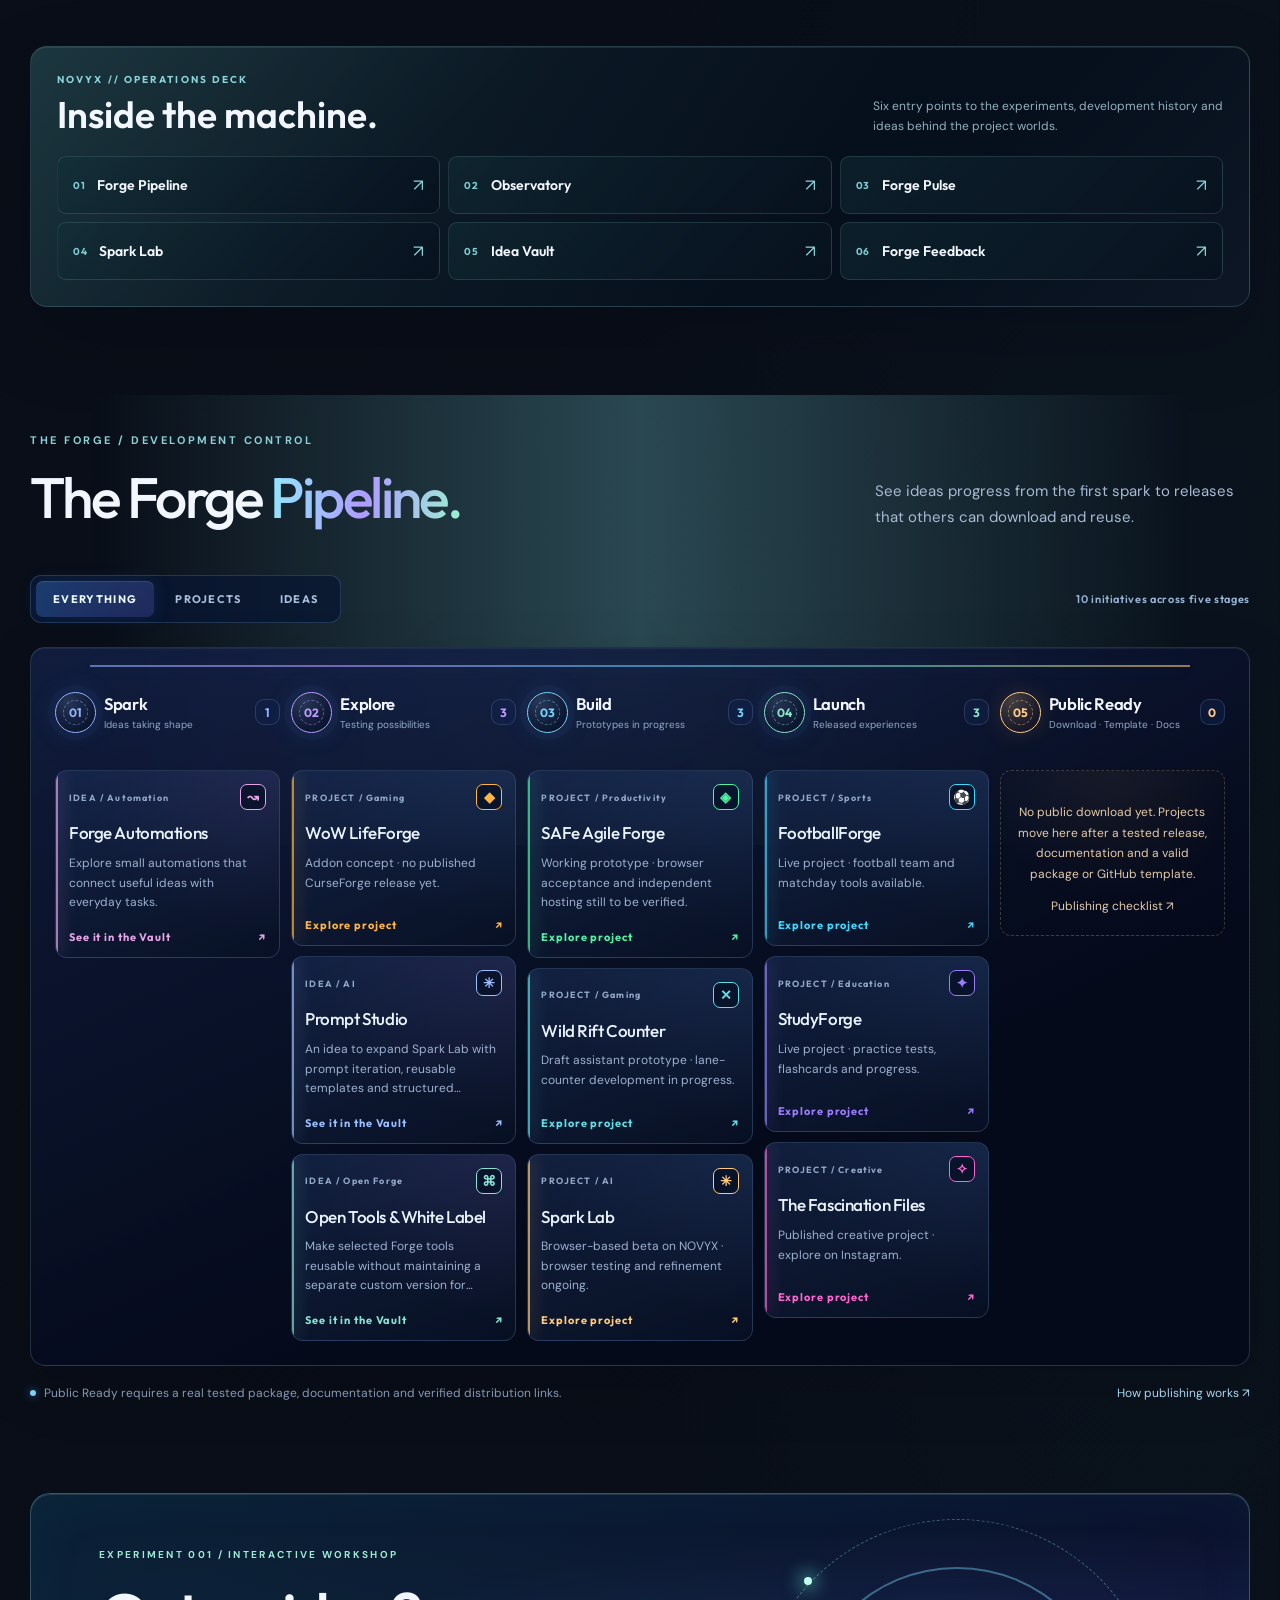
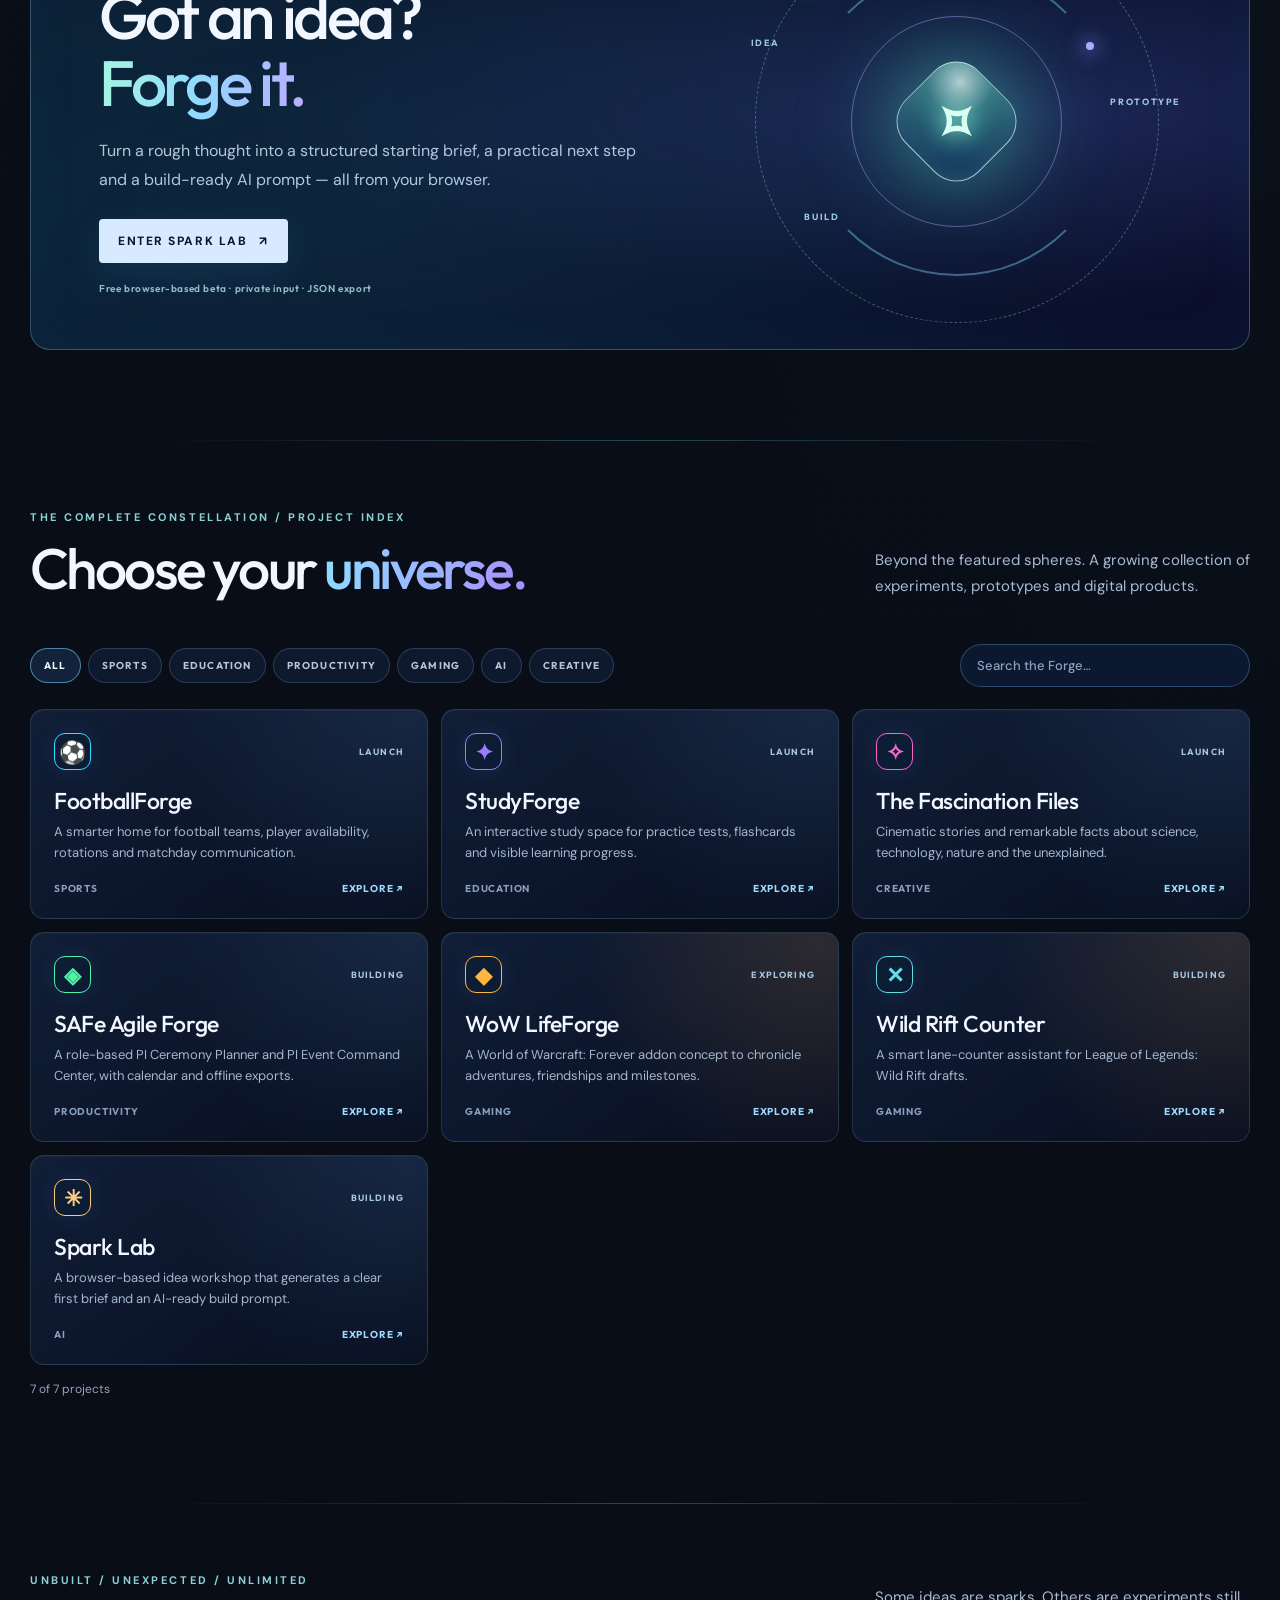
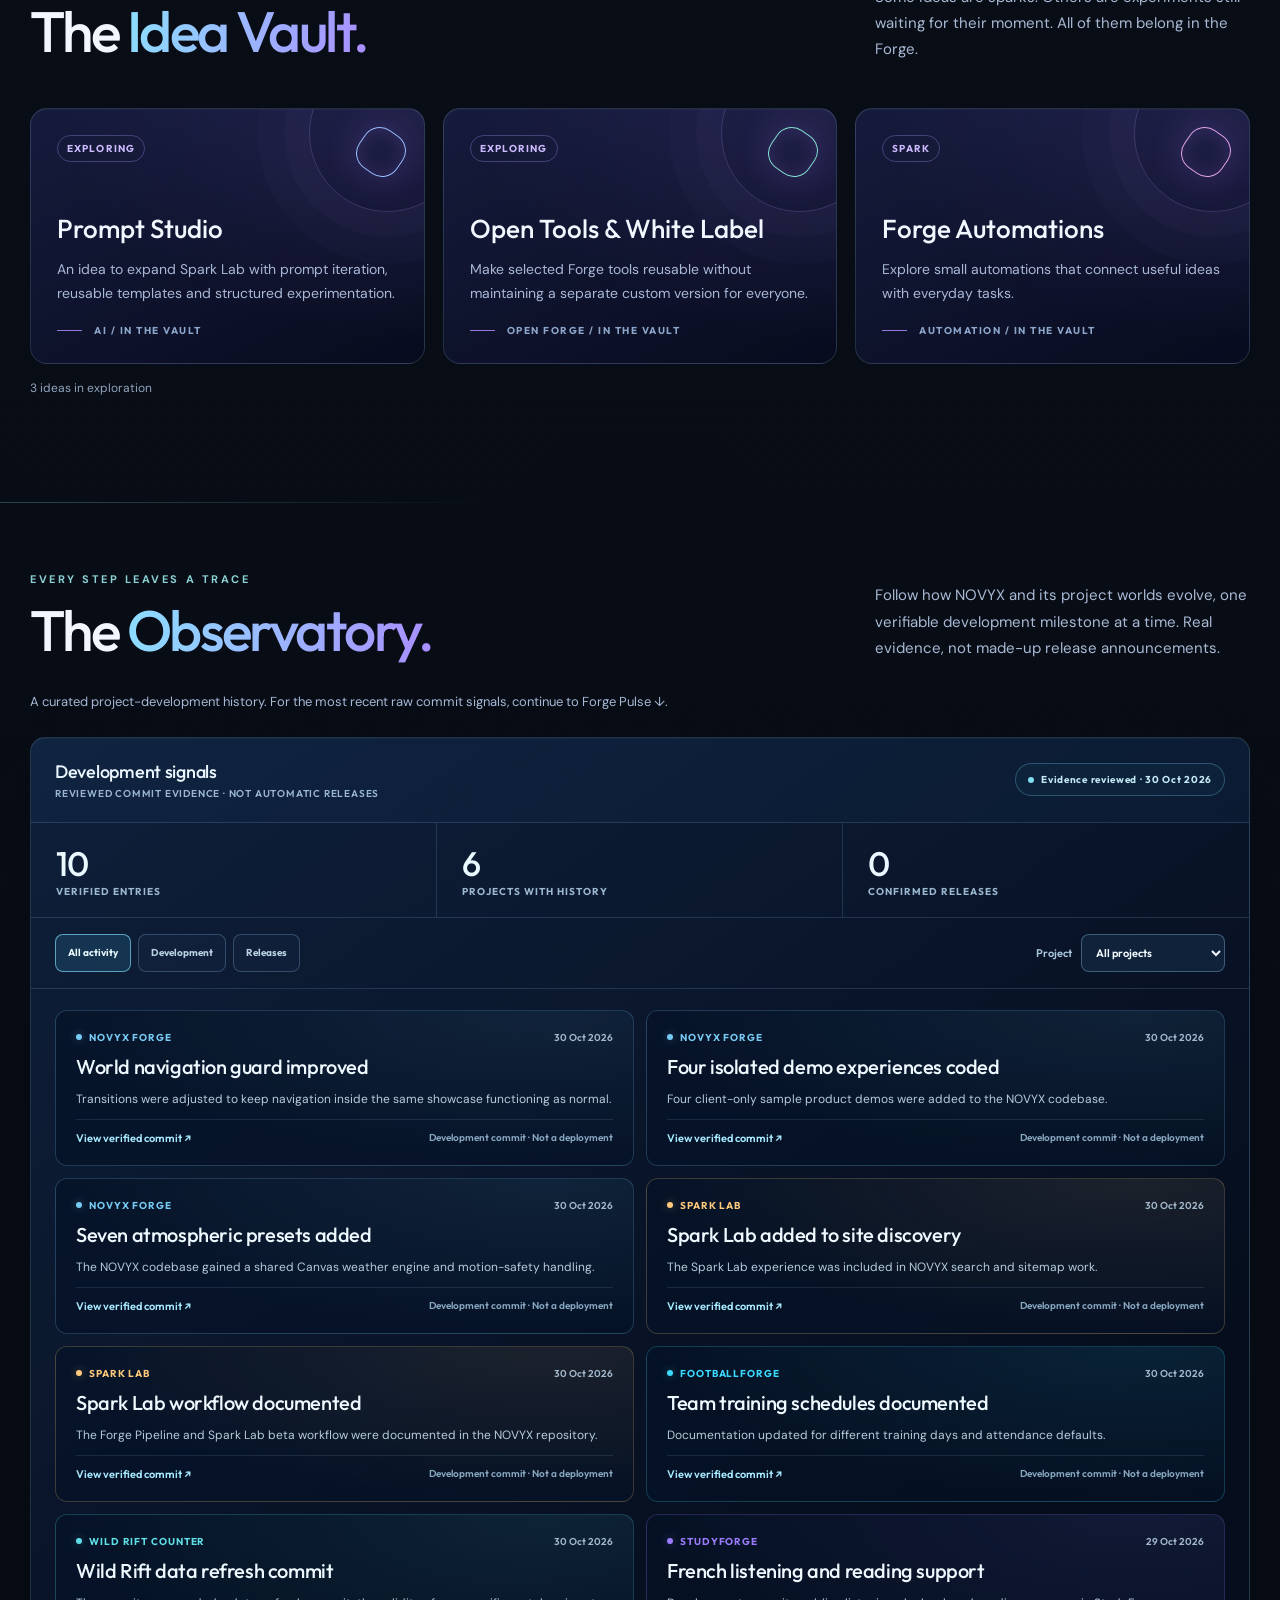
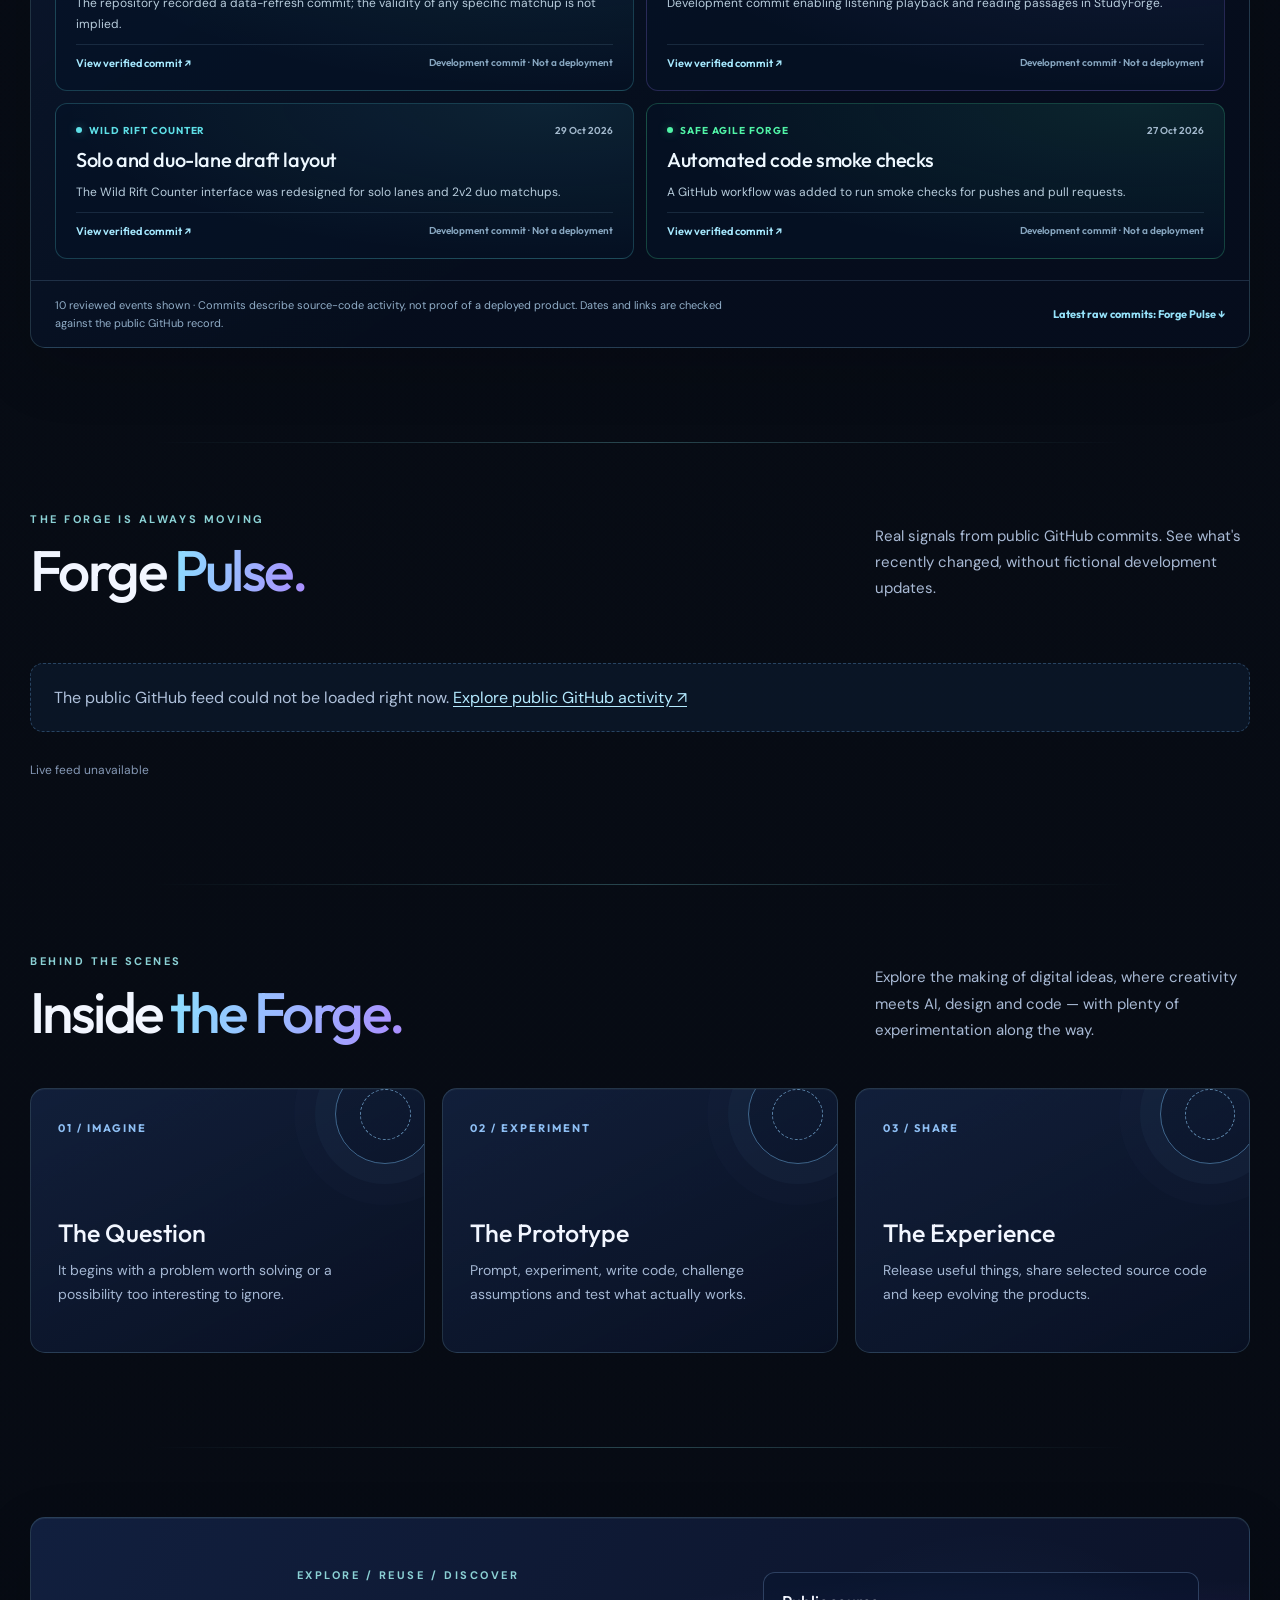
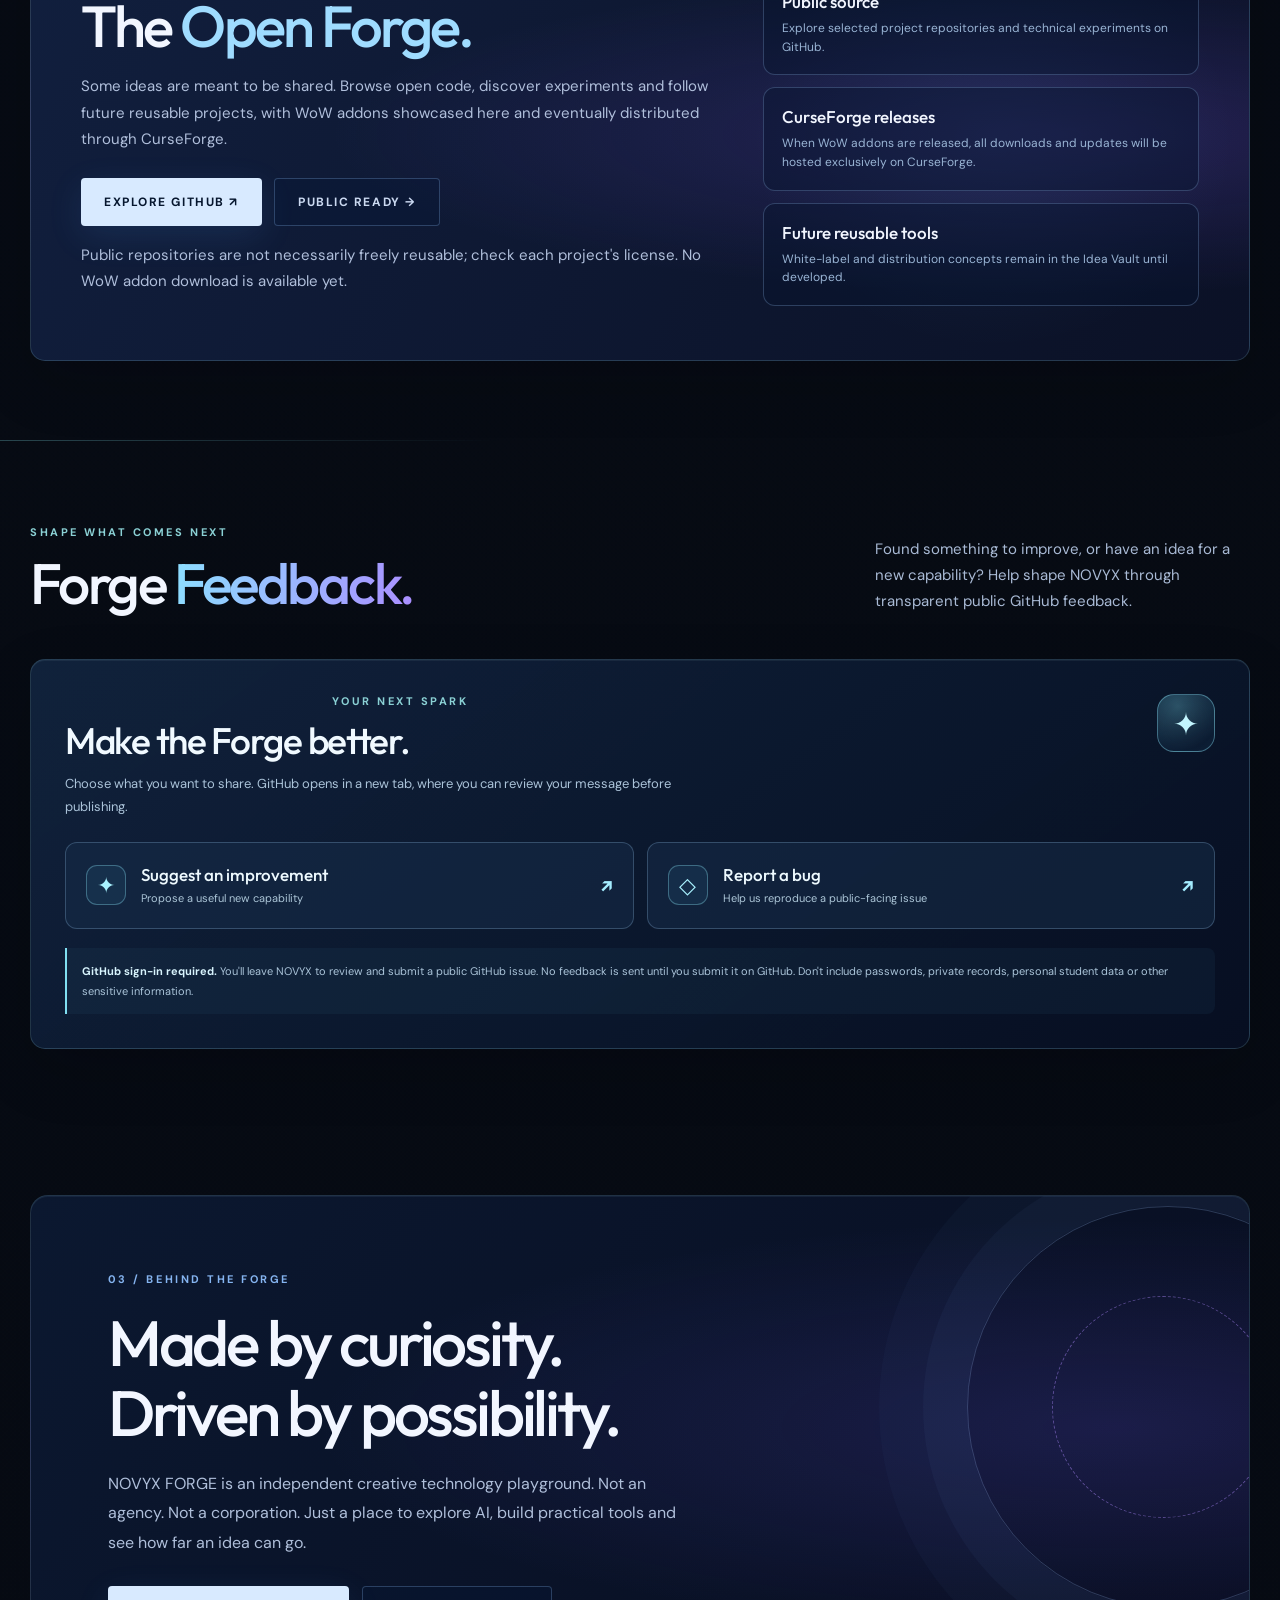
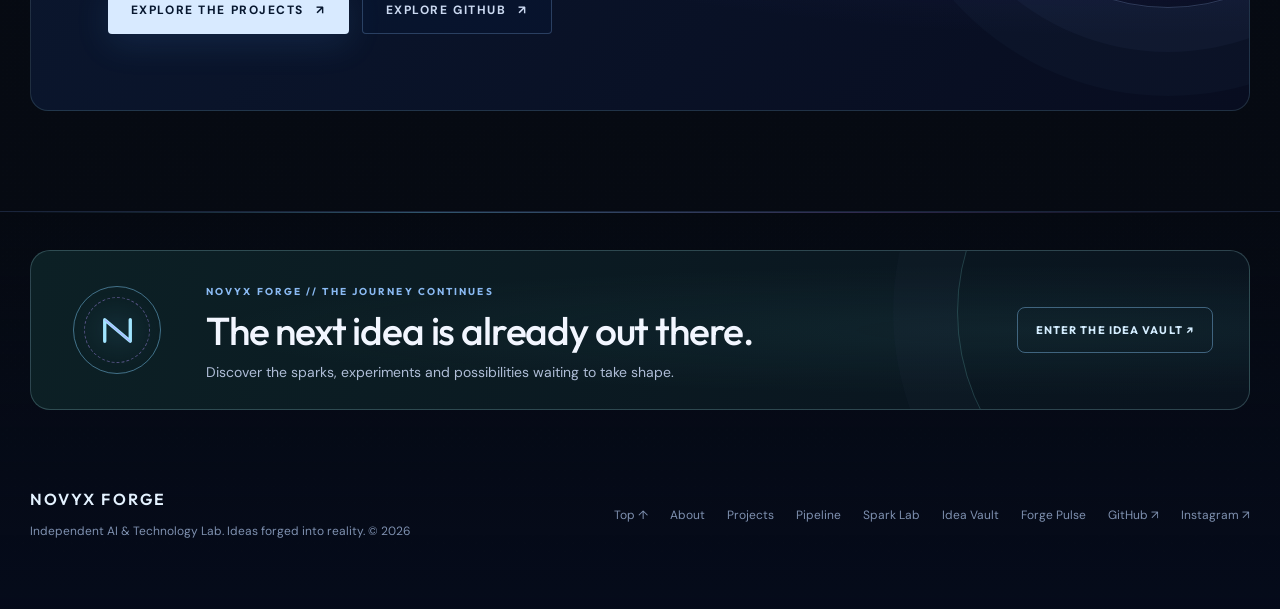
==== commit c3aad038: "feat(home): activate 3.1.1 full cinematic orbit with six readable side-label portals" ====
--- a/index.html
+++ b/index.html
@@ -606,6 +606,7 @@
   <link rel="stylesheet" href="./forge-feedback.css?v=2">
   <link rel="stylesheet" href="./forge-search.css?v=2">
   <link rel="stylesheet" href="./forge-v31.css?v=1">
+  <link rel="stylesheet" href="./forge-v311.css?v=1">
   <link rel="canonical" href="https://novyxforge.com/">
   <meta property="og:type" content="website">
   <meta property="og:url" content="https://novyxforge.com/">
@@ -626,9 +627,10 @@
 
       <div class="universe" aria-label="Explore six featured NOVYX project worlds">
         <div class="universe-aura" aria-hidden="true"></div>
+        <div class="v311-cosmos" aria-hidden="true"></div>
         <div class="v31-stage-field" aria-hidden="true"></div>
         <div class="v31-stage-hud" aria-hidden="true">
-          <div class="v31-hud-top"><span><i class="v31-hud-led"></i><strong>FORGE NETWORK</strong> / SIX WORLDS</span><span>ATLAS // 03.1</span></div>
+          <div class="v31-hud-top"><span><i class="v31-hud-led"></i><strong>FORGE NETWORK</strong> / SIX WORLDS</span><span>ATLAS // 03.1.1</span></div>
           <span class="v31-stage-tick left"></span><span class="v31-stage-tick right"></span>
           <div class="v31-hud-bottom"><span><strong>CORE LINK</strong> · SELECT A PORTAL</span><span class="v31-focus-state" id="v31-focus-state">SELECT A WORLD</span></div>
         </div>
@@ -1311,7 +1313,7 @@
           <span><strong>Mission Control</strong><small>Track the Forge Pipeline and current projects</small></span><span class="reactor-arrow" aria-hidden="true">↗</span>
         </a>
       </div>
-      <div class="reactor-dialog-foot"><a id="reactor-home" href="#projects">Browse all projects ↗</a> · <a id="reactor-observatory" href="#observatory">Enter Observatory ↗</a> · NOVYX FORGE 3.1</div>
+      <div class="reactor-dialog-foot"><a id="reactor-home" href="#projects">Browse all projects ↗</a> · <a id="reactor-observatory" href="#observatory">Enter Observatory ↗</a> · NOVYX FORGE 3.1.1</div>
     </div>
   </dialog>
   <span id="novyx-world-status" role="status" aria-live="polite" aria-atomic="true"></span>
--- a/forge-v311.css
+++ b/forge-v311.css
@@ -0,0 +1,257 @@
+/* NOVYX FORGE 3.1.1 — SIX WORLDS / ONE CORE
+   Functional translation of the cinematic visual exploration, not a raster screenshot.
+   Loaded after v3.1, retaining all existing navigation, reactor, weather and demos. */
+:root{--v311-ice:#a4ebf2;--v311-panel:#08141f}
+.hero{isolation:isolate}
+.hero .universe{height:828px;max-width:1330px;margin-top:20px;isolation:isolate}
+.v311-cosmos{
+ position:absolute;z-index:0;pointer-events:none;
+ inset:-22px -7% -18px;overflow:hidden;
+ background:
+  radial-gradient(ellipse 42% 45% at 49% 45%,rgba(30,103,135,.14),transparent 77%),
+  radial-gradient(ellipse 23% 26% at 2% 45%,rgba(11,68,106,.18),transparent 87%),
+  radial-gradient(ellipse 22% 25% at 98% 35%,rgba(75,47,126,.13),transparent 90%),
+  radial-gradient(circle at 18% 15%,rgba(204,241,255,.60) 0 1px,transparent 1.6px),
+  radial-gradient(circle at 81% 23%,rgba(186,222,248,.55) 0 1px,transparent 1.7px),
+  radial-gradient(circle at 66% 67%,rgba(218,239,253,.52) 0 1px,transparent 1.7px);
+ background-size:auto,auto,auto,137px 133px,173px 191px,229px 167px;
+ -webkit-mask-image:linear-gradient(to bottom,transparent,black 10%,black 84%,transparent);
+ mask-image:linear-gradient(to bottom,transparent,black 10%,black 84%,transparent);
+}
+.v311-cosmos:before,.v311-cosmos:after{content:"";position:absolute;pointer-events:none;border-radius:50%}
+.v311-cosmos:before{
+ width:575px;height:575px;left:-335px;bottom:-451px;
+ border:1px solid rgba(85,157,199,.24);
+ background:radial-gradient(circle at 66% 27%,rgba(42,125,162,.20),transparent 39%),linear-gradient(110deg,#071b2d,#08121e 60%,#040c17);
+ box-shadow:0 0 55px rgba(35,128,180,.17),0 0 0 8px rgba(74,125,157,.024),inset -25px 26px 67px rgba(2,10,21,.8)
+}
+.v311-cosmos:after{
+ width:410px;height:410px;right:-300px;bottom:-325px;
+ border:1px solid rgba(122,143,209,.18);
+ background:radial-gradient(circle at 15% 10%,rgba(85,107,180,.2),transparent 42%),#08121e;
+ box-shadow:0 0 52px rgba(101,106,181,.085),inset 38px 0 80px rgba(1,5,12,.75)
+}
+.v31-stage-field{
+ inset:18px 1.5% 10px;
+ border-radius:46% 46% 20% 20% / 28% 28% 14% 14%;
+ border-color:rgba(117,188,206,.1);
+ background:
+  radial-gradient(ellipse 36% 37% at 50% 37%,rgba(49,136,157,.14),transparent 79%),
+  repeating-linear-gradient(90deg,transparent 0 81px,rgba(130,180,200,.026) 82px),
+  repeating-linear-gradient(0deg,transparent 0 81px,rgba(130,180,200,.026) 82px);
+ -webkit-mask-image:radial-gradient(ellipse at 50% 49%,black 31%,transparent 82%);
+ mask-image:radial-gradient(ellipse at 50% 49%,black 31%,transparent 82%)
+}
+.v31-stage-field:before{inset:19% 20%;border-color:rgba(127,214,232,.2);box-shadow:0 0 0 65px rgba(104,189,210,.022),0 0 0 127px rgba(104,189,210,.011)}
+.v31-stage-field:after{inset:23% 26%;border-color:rgba(128,197,216,.23)}
+.v31-stage-hud{font-size:10px}
+.v31-hud-top,.v31-hud-bottom{left:23px;right:23px}
+.v31-hud-top{top:22px}.v31-hud-bottom{bottom:23px}
+.v31-reactor-marker{top:170px;z-index:5}
+/* Reactor is slightly smaller. The native trigger remains aligned to its central glow. */
+.hero .universe .scene{
+ top:148px;width:min(700px,55%);
+ filter:drop-shadow(0 20px 38px rgba(25,117,157,.18))
+}
+.universe .forge-reactor-trigger{top:252px}
+.universe .scene:before{background:radial-gradient(ellipse,rgba(68,178,212,.20),rgba(36,102,155,.08) 41%,transparent 73%)}
+.universe-network{opacity:.48}
+.universe-network .net-current{opacity:.58}
+.hero-beams{opacity:.38}
+.hero-particles{opacity:.38}
+/* Core geometry: three levels of portals, labels beside planets.
+   This eliminates the old column of stacked captions beneath each sphere. */
+.hero .universe .sphere-link{
+ position:absolute!important;
+ display:grid!important;
+ grid-template-columns:minmax(0,1fr) 174px;
+ grid-template-rows:1fr auto auto auto 1fr;
+ gap:7px 11px!important;
+ align-items:center;align-content:center;
+ width:365px!important;height:202px;min-height:0;
+ padding:4px 0!important;margin:0!important;
+ text-align:left;transform:none!important;
+ background:transparent!important;
+ z-index:6
+}
+.hero .universe .sphere-link .orb{
+ grid-column:2;grid-row:1/6;
+ justify-self:center;align-self:center;
+ width:174px;margin:0;
+ filter:saturate(.97);
+ animation-duration:9.5s
+}
+.hero .universe .sphere-link .sphere-caption,
+.hero .universe .sphere-link .sphere-description,
+.hero .universe .sphere-link .arrow{
+ grid-column:1;justify-self:stretch;align-self:initial;
+ min-width:0;width:auto;
+ margin:0;text-align:left;
+ opacity:1
+}
+.hero .universe .sphere-link .sphere-caption{
+ grid-row:2;font:700 19px/1.15 Outfit,sans-serif!important;
+ letter-spacing:.015em!important;color:#f5f9ff;
+ overflow-wrap:normal;white-space:normal;
+ text-shadow:0 1px 17px rgba(0,5,14,.83)
+}
+.hero .universe .sphere-link.third .sphere-caption,
+.hero .universe .sphere-link.third .sphere-caption span,
+.hero .universe .sphere-link.fourth .sphere-caption,
+.hero .universe .sphere-link.fourth .sphere-caption span,
+.hero .universe .sphere-link.sixth .sphere-caption{font-size:18px!important}
+.hero .universe .sphere-link .sphere-description{
+ grid-row:3;
+ font:600 10px/1.55 Outfit,sans-serif!important;
+ letter-spacing:.075em!important;color:#b9d2df!important;
+ text-shadow:0 1px 10px #040c16;opacity:.94
+}
+.hero .universe .sphere-link .arrow{
+ grid-row:4;
+ display:block!important;
+ font:700 10px/1.4 Outfit,sans-serif!important;
+ letter-spacing:.095em!important;
+ color:#86dce6!important;text-transform:uppercase
+}
+.hero .universe .sphere-link .sphere-caption:before{
+ display:block;content:"01 / WORLD";margin-bottom:9px;
+ font:700 9px/1.25 Outfit,sans-serif;letter-spacing:.18em;
+ color:rgba(151,195,208,.72)
+}
+.hero .universe .sphere-link.right .sphere-caption:before{content:"02 / WORLD"}
+.hero .universe .sphere-link.third .sphere-caption:before{content:"03 / WORLD"}
+.hero .universe .sphere-link.fourth .sphere-caption:before{content:"04 / WORLD"}
+.hero .universe .sphere-link.fifth .sphere-caption:before{content:"05 / WORLD"}
+.hero .universe .sphere-link.sixth .sphere-caption:before{content:"06 / WORLD"}
+.hero .universe .sphere-link.right,
+.hero .universe .sphere-link.fourth,
+.hero .universe .sphere-link.sixth{
+ grid-template-columns:174px minmax(0,1fr);
+ text-align:left
+}
+.hero .universe .sphere-link.right .orb,
+.hero .universe .sphere-link.fourth .orb,
+.hero .universe .sphere-link.sixth .orb{grid-column:1}
+.hero .universe .sphere-link.right .sphere-caption,
+.hero .universe .sphere-link.fourth .sphere-caption,
+.hero .universe .sphere-link.sixth .sphere-caption,
+.hero .universe .sphere-link.right .sphere-description,
+.hero .universe .sphere-link.fourth .sphere-description,
+.hero .universe .sphere-link.sixth .sphere-description,
+.hero .universe .sphere-link.right .arrow,
+.hero .universe .sphere-link.fourth .arrow,
+.hero .universe .sphere-link.sixth .arrow{grid-column:2}
+.hero .universe .sphere-link.left{left:0!important;right:auto!important;top:81px!important}
+.hero .universe .sphere-link.right{right:0!important;left:auto!important;top:86px!important}
+.hero .universe .sphere-link.third{left:2%!important;right:auto!important;top:330px!important}
+.hero .universe .sphere-link.fourth{right:2%!important;left:auto!important;top:330px!important}
+.hero .universe .sphere-link.fifth{left:6%!important;right:auto!important;top:574px!important}
+.hero .universe .sphere-link.sixth{right:6%!important;left:auto!important;top:574px!important}
+.hero .universe .sphere-link.left .orb{width:177px}
+.hero .universe .sphere-link.right .orb{width:180px}
+.hero .universe .sphere-link.third .orb{width:153px}
+.hero .universe .sphere-link.fourth .orb{width:167px}
+.hero .universe .sphere-link.fifth .orb{width:146px}
+.hero .universe .sphere-link.sixth .orb{width:154px}
+.hero .universe .sphere-link .orb-shell{
+ box-shadow:inset -17px -23px 33px rgba(0,6,17,.91),
+ inset 6px 9px 20px rgba(215,248,255,.30),
+ 0 0 45px rgba(var(--c),.25)
+}
+.hero .universe .sphere-link:focus-visible{outline:2px solid rgba(141,239,238,.87);outline-offset:5px;border-radius:13px}
+.hero .universe .sphere-link:hover .sphere-caption,
+.hero .universe .sphere-link:focus-visible .sphere-caption{color:#fff;text-shadow:0 0 17px rgba(var(--c),.3)}
+.hero .universe .sphere-link:hover .arrow,
+.hero .universe .sphere-link:focus-visible .arrow{color:#e2fbff!important;text-decoration:underline;text-underline-offset:4px}
+@media(min-width:1101px){
+ .hero .universe .sphere-link .arrow{opacity:.95}
+}
+@media(min-width:761px) and (max-width:1100px){
+ .hero .universe{height:760px}
+ .hero .universe .scene{top:135px;width:min(620px,66%)}
+ .universe .forge-reactor-trigger{top:225px}
+ .v31-reactor-marker{top:131px}
+ .hero .universe .sphere-link{width:310px!important;height:178px;grid-template-columns:minmax(0,1fr) 133px;column-gap:8px!important}
+ .hero .universe .sphere-link.right,.hero .universe .sphere-link.fourth,.hero .universe .sphere-link.sixth{grid-template-columns:133px minmax(0,1fr)}
+ .hero .universe .sphere-link .orb,
+ .hero .universe .sphere-link.left .orb,
+ .hero .universe .sphere-link.right .orb,
+ .hero .universe .sphere-link.third .orb,
+ .hero .universe .sphere-link.fourth .orb,
+ .hero .universe .sphere-link.fifth .orb,
+ .hero .universe .sphere-link.sixth .orb{width:132px}
+ .hero .universe .sphere-link .sphere-caption,
+ .hero .universe .sphere-link.third .sphere-caption,
+ .hero .universe .sphere-link.third .sphere-caption span,
+ .hero .universe .sphere-link.fourth .sphere-caption,
+ .hero .universe .sphere-link.fourth .sphere-caption span,
+ .hero .universe .sphere-link.sixth .sphere-caption{font-size:15px!important}
+ .hero .universe .sphere-link .sphere-description{font-size:9px!important;letter-spacing:.02em!important}
+ .hero .universe .sphere-link .arrow{font-size:9px!important}
+ .hero .universe .sphere-link.left{left:0!important;top:73px!important}
+ .hero .universe .sphere-link.right{right:0!important;top:73px!important}
+ .hero .universe .sphere-link.third{left:0!important;top:304px!important}
+ .hero .universe .sphere-link.fourth{right:0!important;top:304px!important}
+ .hero .universe .sphere-link.fifth{left:1%!important;top:534px!important}
+ .hero .universe .sphere-link.sixth{right:1%!important;top:534px!important}
+ .v31-hud-top,.v31-hud-bottom{left:12px;right:12px}
+}
+@media(max-width:760px){
+ .hero .universe{height:auto!important;margin-top:15px}
+ .v311-cosmos{inset:0 -6%;opacity:.48}
+ .v311-cosmos:before,.v311-cosmos:after{display:none}
+ .hero .universe .sphere-link,.hero .universe .sphere-link.left,
+ .hero .universe .sphere-link.right,.hero .universe .sphere-link.third,
+ .hero .universe .sphere-link.fourth,.hero .universe .sphere-link.fifth,
+ .hero .universe .sphere-link.sixth{
+  position:relative!important;left:auto!important;right:auto!important;top:auto!important;bottom:auto!important;
+  transform:none!important;width:100%!important;height:auto;min-height:200px;
+  display:flex!important;flex-direction:column;align-items:center;
+  justify-content:flex-start;gap:7px!important;padding:14px 5px 8px!important;
+  text-align:center;grid-template-columns:none;grid-template-rows:none
+ }
+ .hero .universe .sphere-link .orb,
+ .hero .universe .sphere-link.left .orb,.hero .universe .sphere-link.right .orb,
+ .hero .universe .sphere-link.third .orb,.hero .universe .sphere-link.fourth .orb,
+ .hero .universe .sphere-link.fifth .orb,.hero .universe .sphere-link.sixth .orb{
+  width:clamp(106px,27vw,155px);grid-column:auto;grid-row:auto;flex:0 0 auto
+ }
+ .hero .universe .sphere-link .sphere-caption,
+ .hero .universe .sphere-link.third .sphere-caption,
+ .hero .universe .sphere-link.third .sphere-caption span,
+ .hero .universe .sphere-link.fourth .sphere-caption,
+ .hero .universe .sphere-link.fourth .sphere-caption span,
+ .hero .universe .sphere-link.sixth .sphere-caption{
+  grid-column:auto;grid-row:auto;text-align:center;
+  font-size:clamp(13px,3vw,18px)!important;
+  line-height:1.15!important;letter-spacing:.02em!important
+ }
+ .hero .universe .sphere-link .sphere-caption:before{font-size:8px;margin-bottom:4px}
+ .hero .universe .sphere-link .sphere-description{grid-column:auto;grid-row:auto;text-align:center;font-size:9px!important;line-height:1.35!important}
+ .hero .universe .sphere-link .arrow{display:none!important}
+ .v31-reactor-marker{display:none}
+ .hero .universe .scene{top:auto;width:100%;transform:none}
+ .universe .forge-reactor-trigger{top:auto}
+}
+@media(max-width:420px){
+ .hero .universe .sphere-link,.hero .universe .sphere-link.left,
+ .hero .universe .sphere-link.right,.hero .universe .sphere-link.third,
+ .hero .universe .sphere-link.fourth,.hero .universe .sphere-link.fifth,
+ .hero .universe .sphere-link.sixth{min-height:188px;padding-left:3px!important;padding-right:3px!important}
+ .hero .universe .sphere-link .orb,
+ .hero .universe .sphere-link.left .orb,.hero .universe .sphere-link.right .orb,
+ .hero .universe .sphere-link.third .orb,.hero .universe .sphere-link.fourth .orb,
+ .hero .universe .sphere-link.fifth .orb,.hero .universe .sphere-link.sixth .orb{width:clamp(94px,26vw,113px)}
+ .hero .universe .sphere-link .sphere-caption,
+ .hero .universe .sphere-link.third .sphere-caption,
+ .hero .universe .sphere-link.third .sphere-caption span,
+ .hero .universe .sphere-link.fourth .sphere-caption,
+ .hero .universe .sphere-link.fourth .sphere-caption span,
+ .hero .universe .sphere-link.sixth .sphere-caption{font-size:12px!important}
+ .hero .universe .sphere-link .sphere-description{font-size:8px!important}
+}
+@media(prefers-reduced-motion:reduce){
+ .v311-cosmos,.v311-cosmos:before,.v311-cosmos:after{animation:none!important}
+ .hero .universe .sphere-link .orb{animation:none!important}
+ .hero .universe .scene{filter:none}
+}
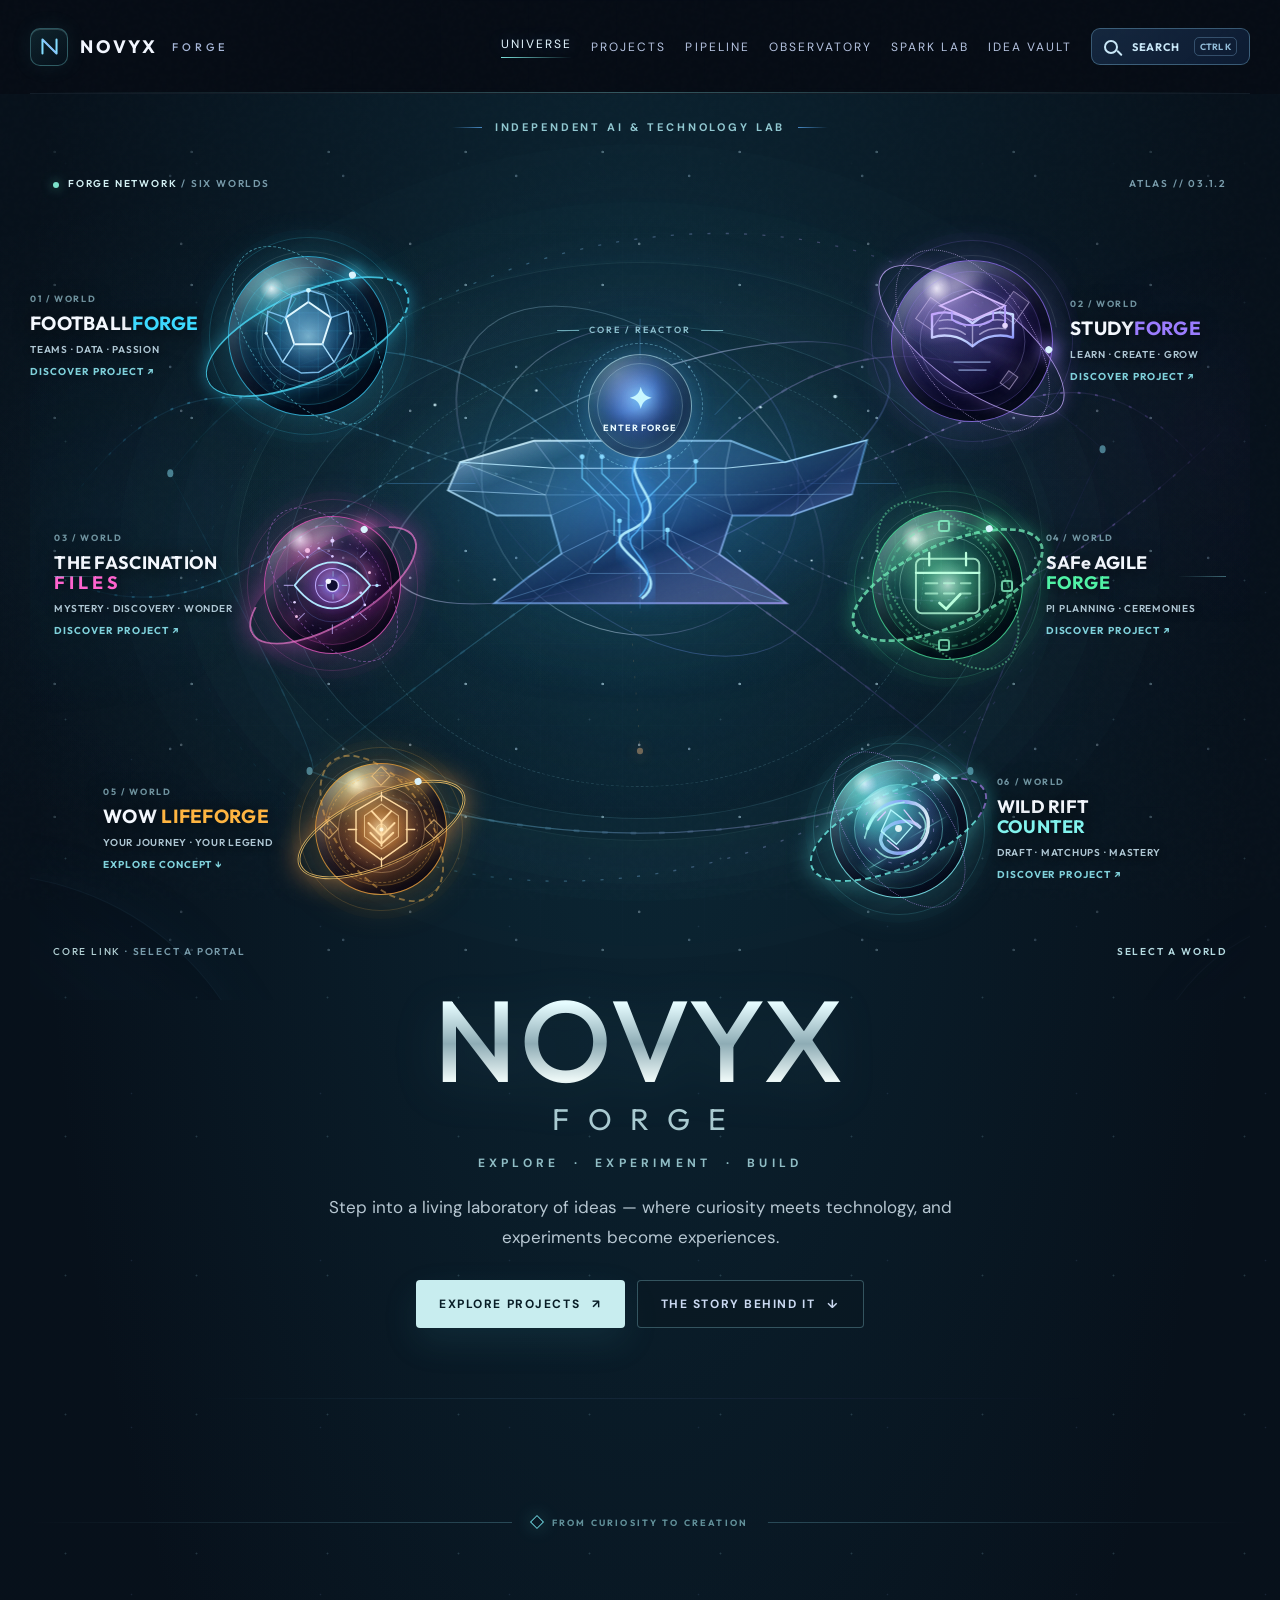
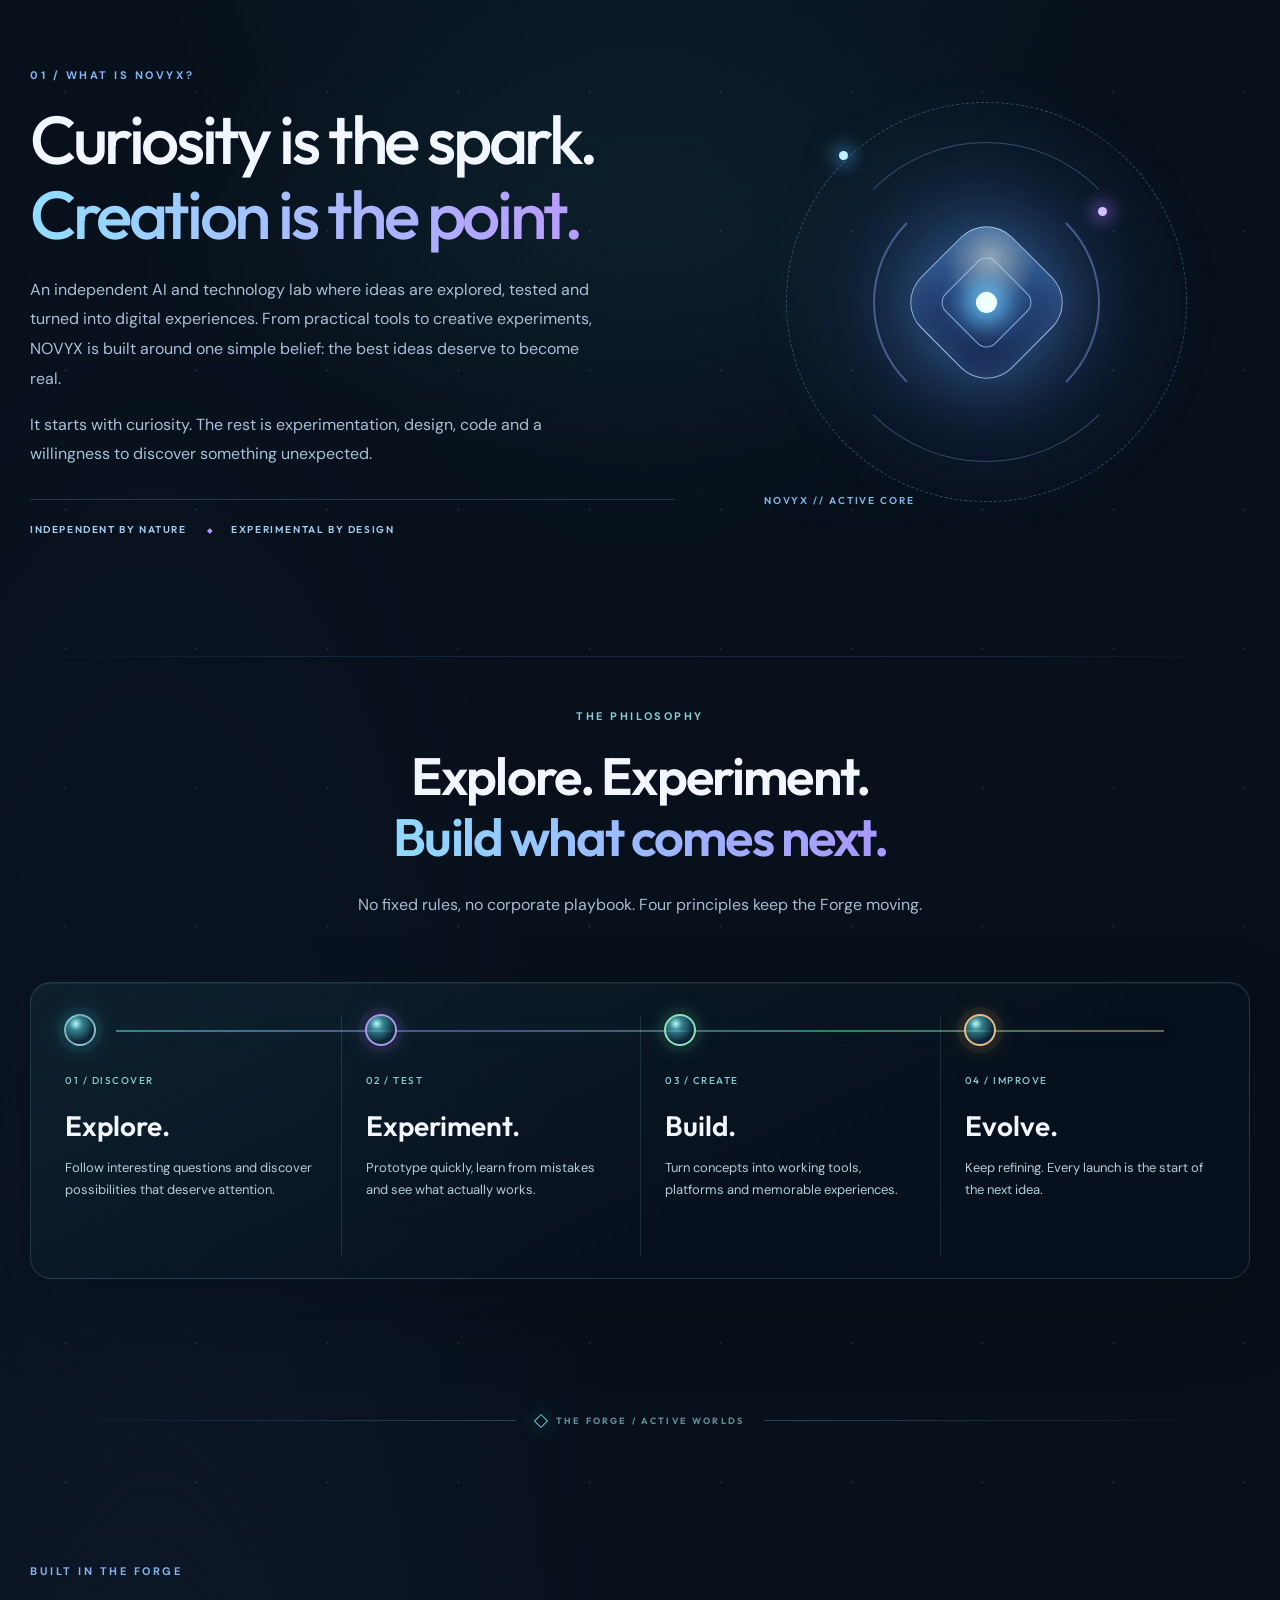
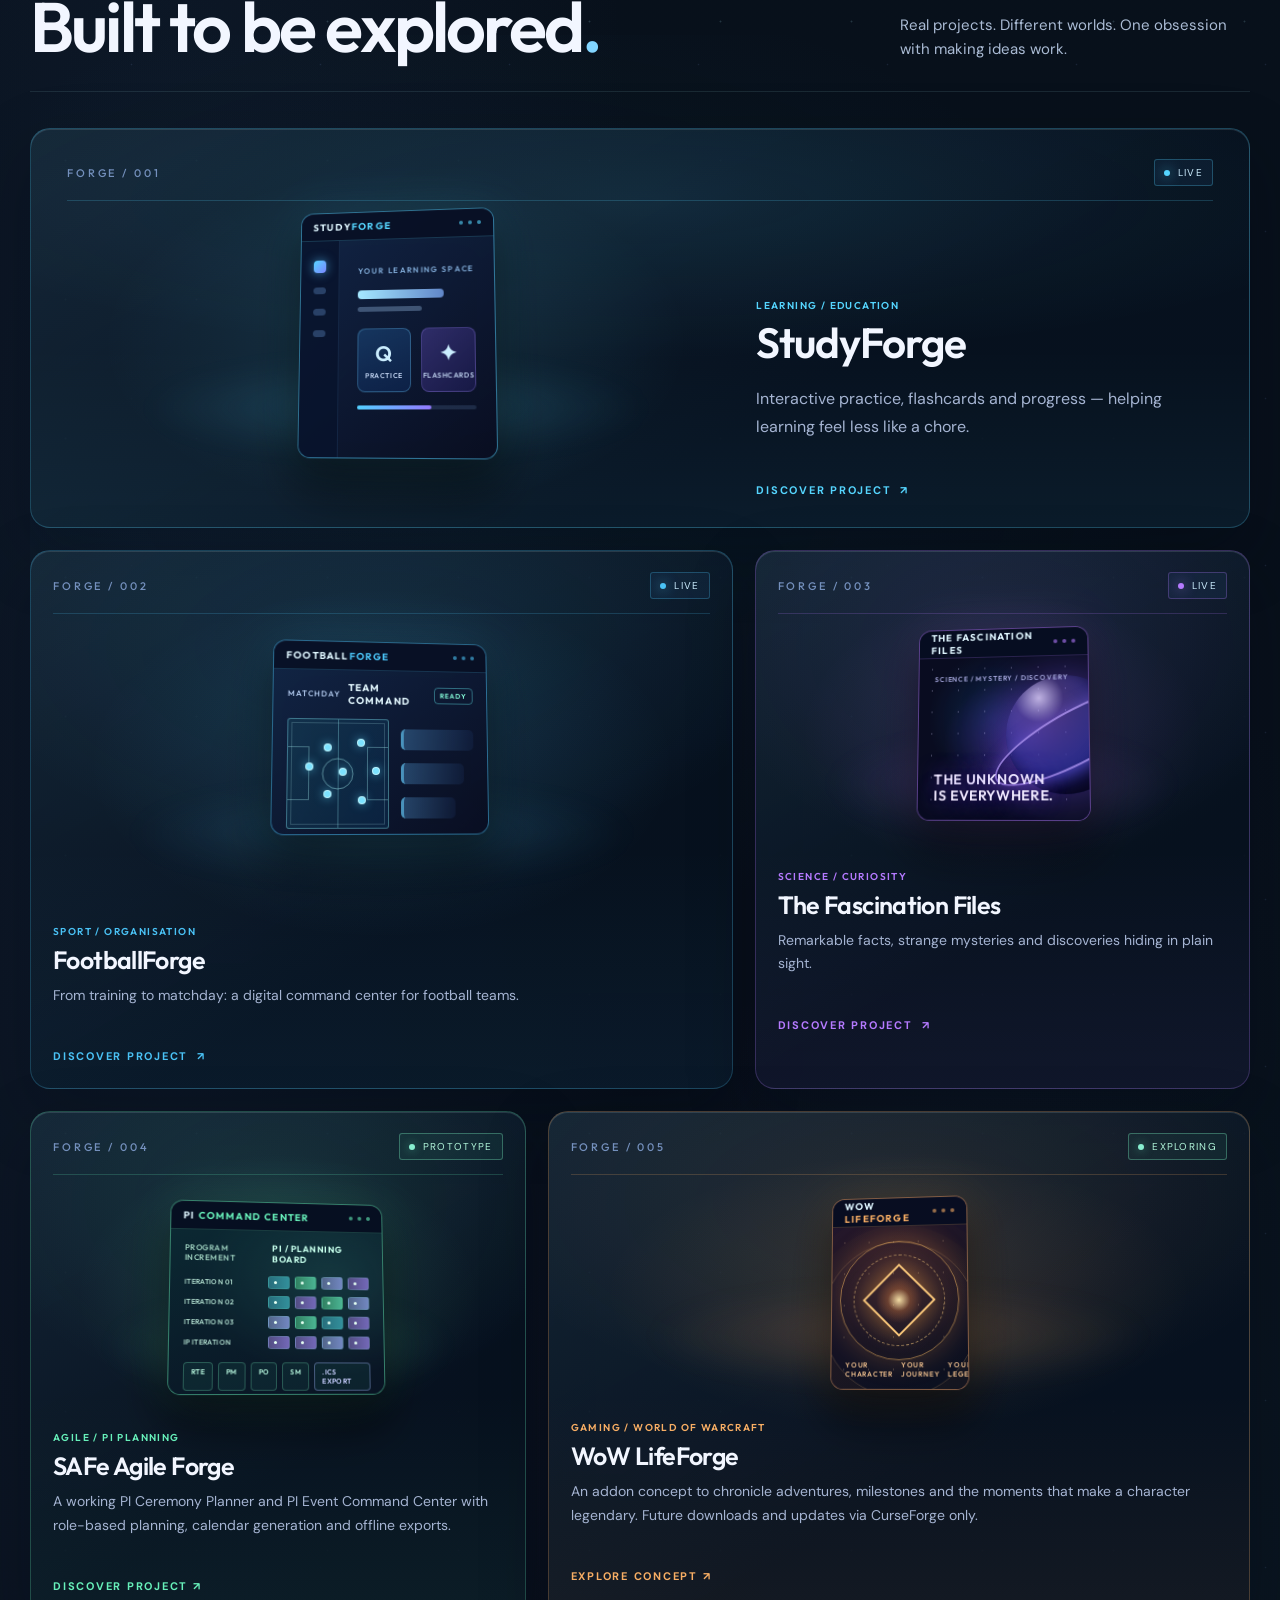
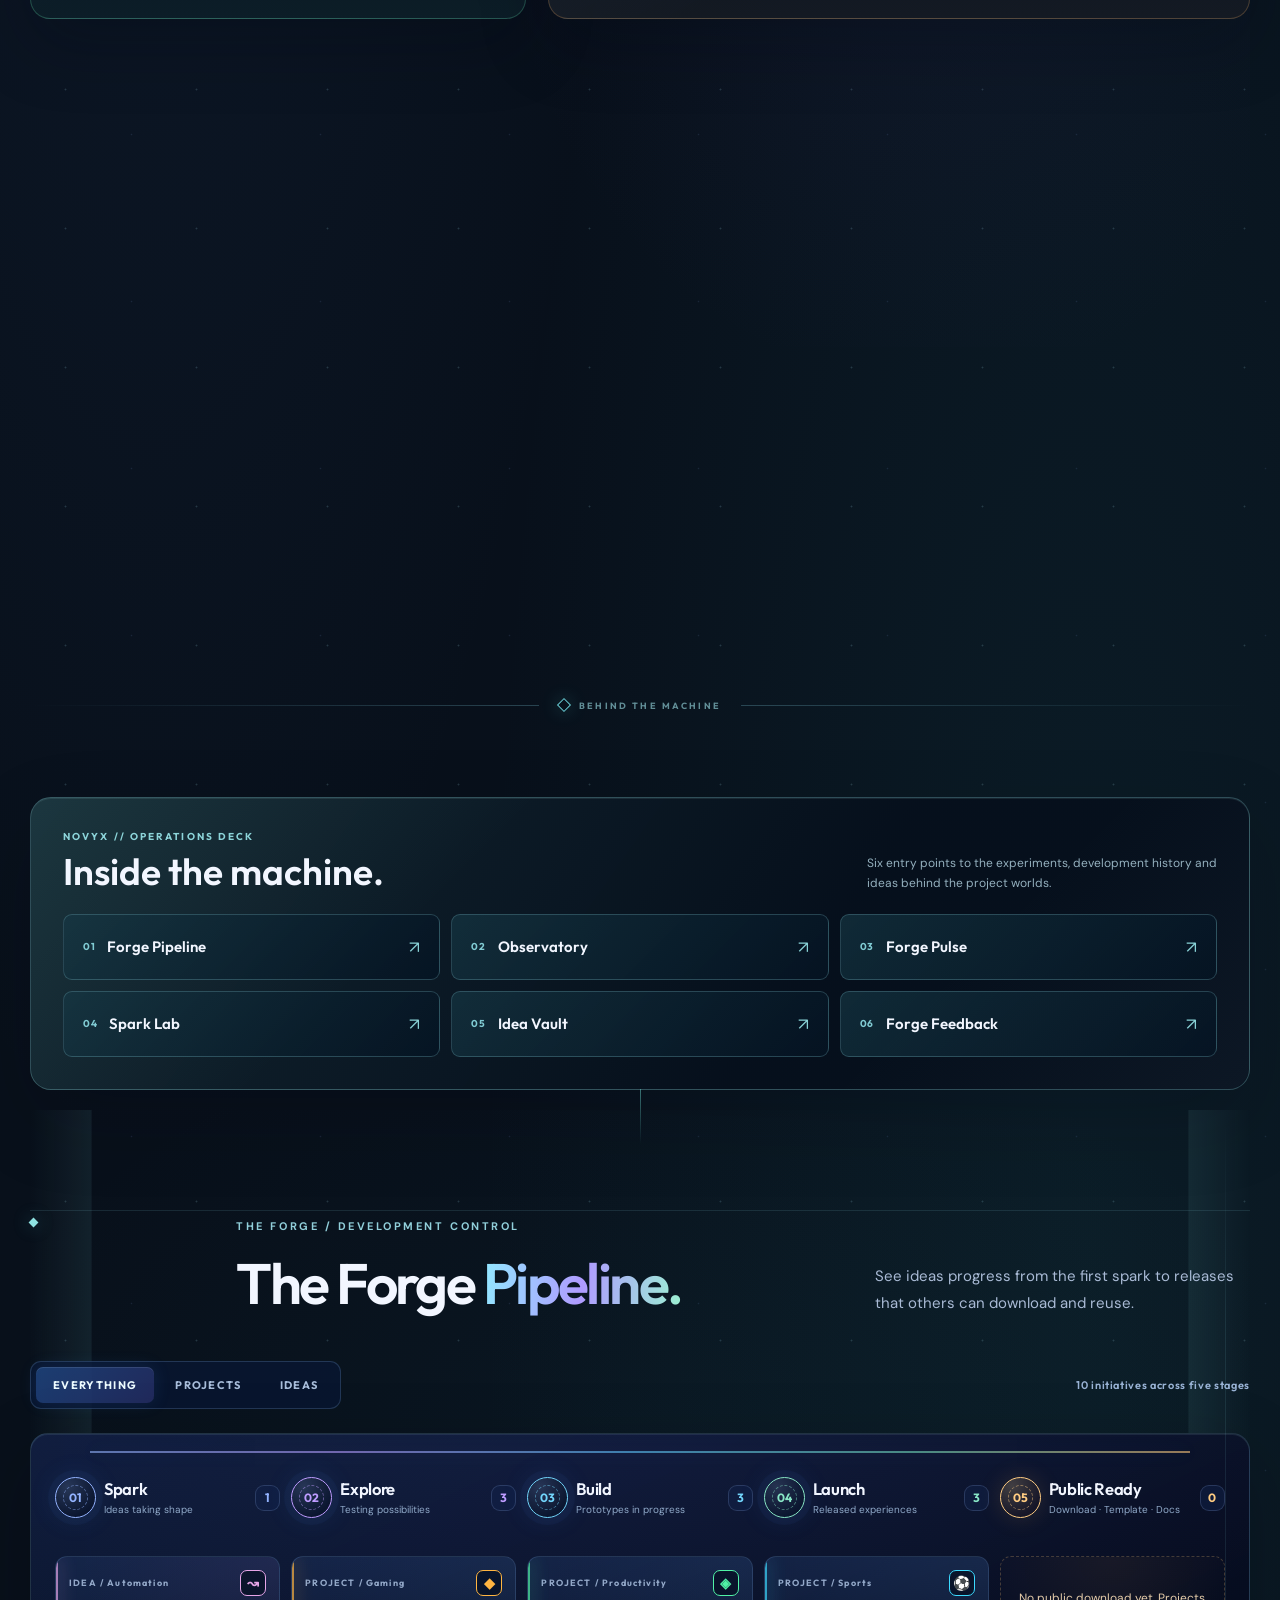
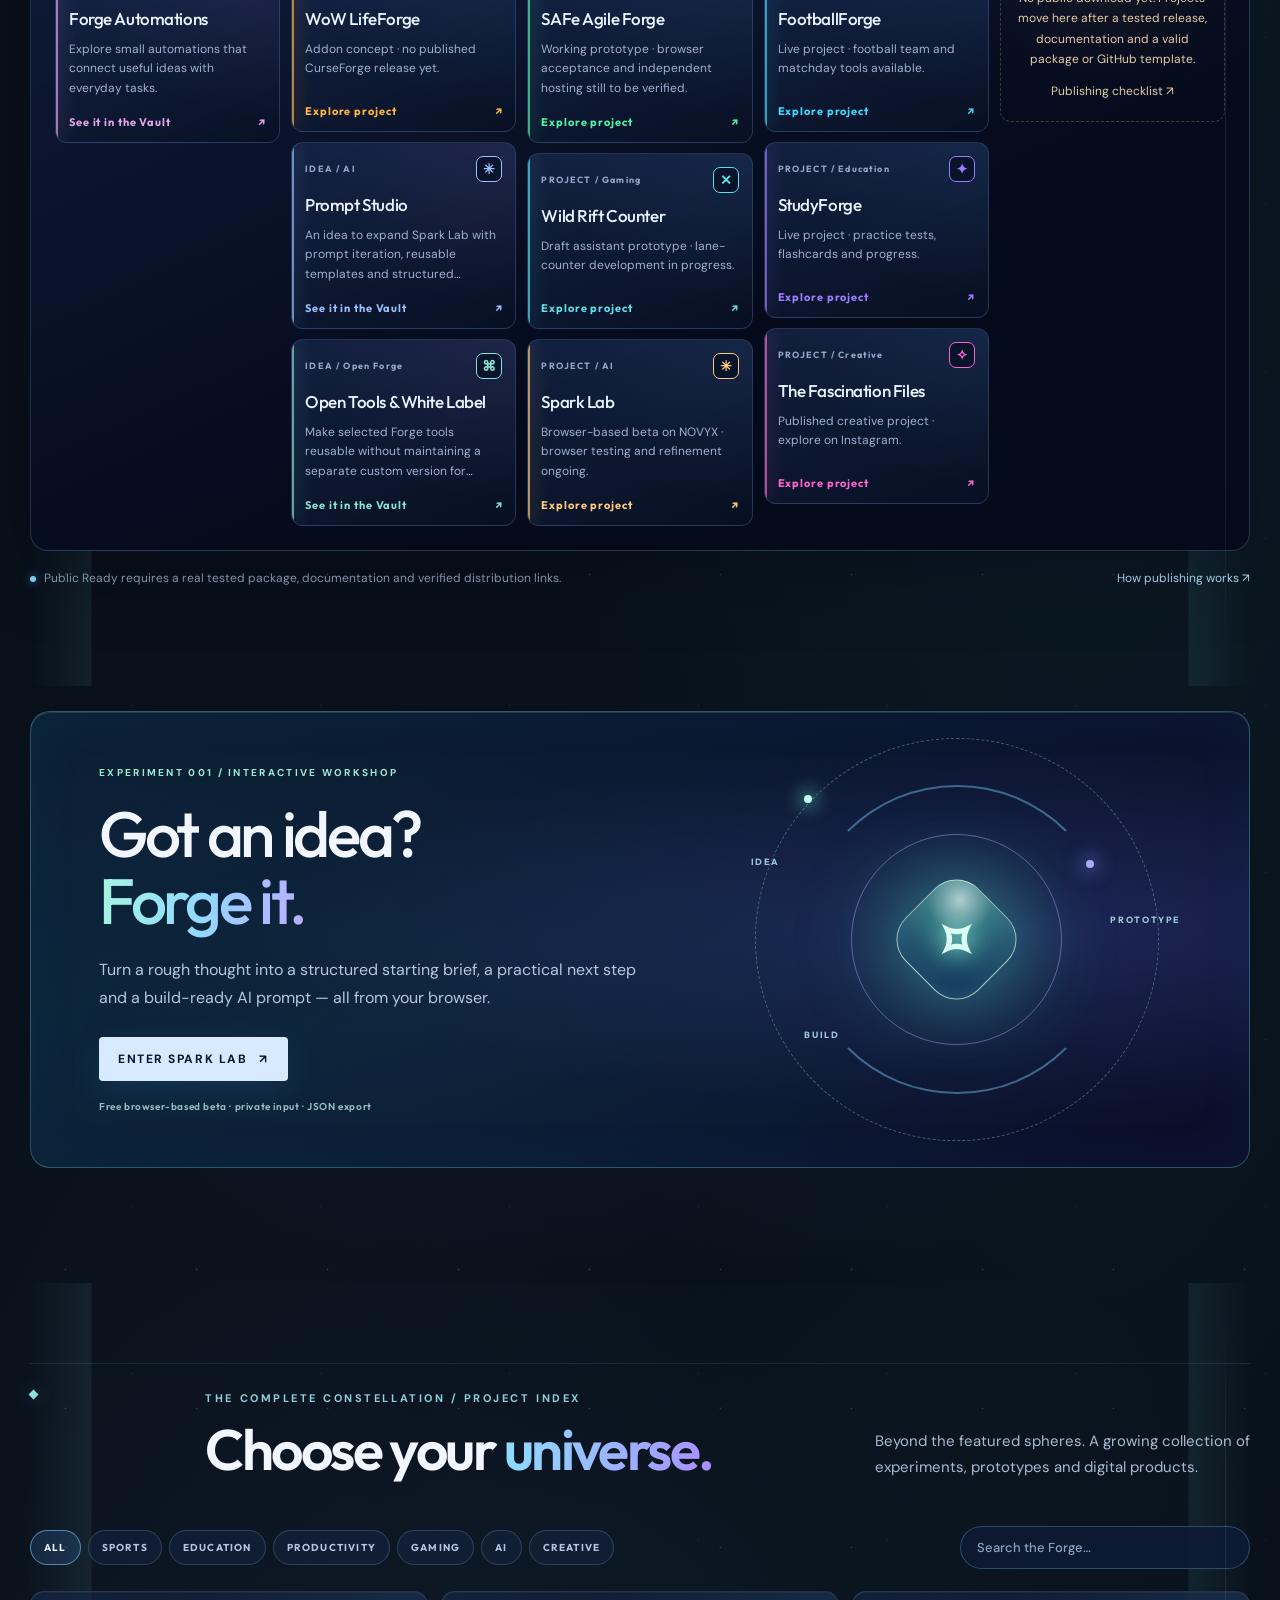
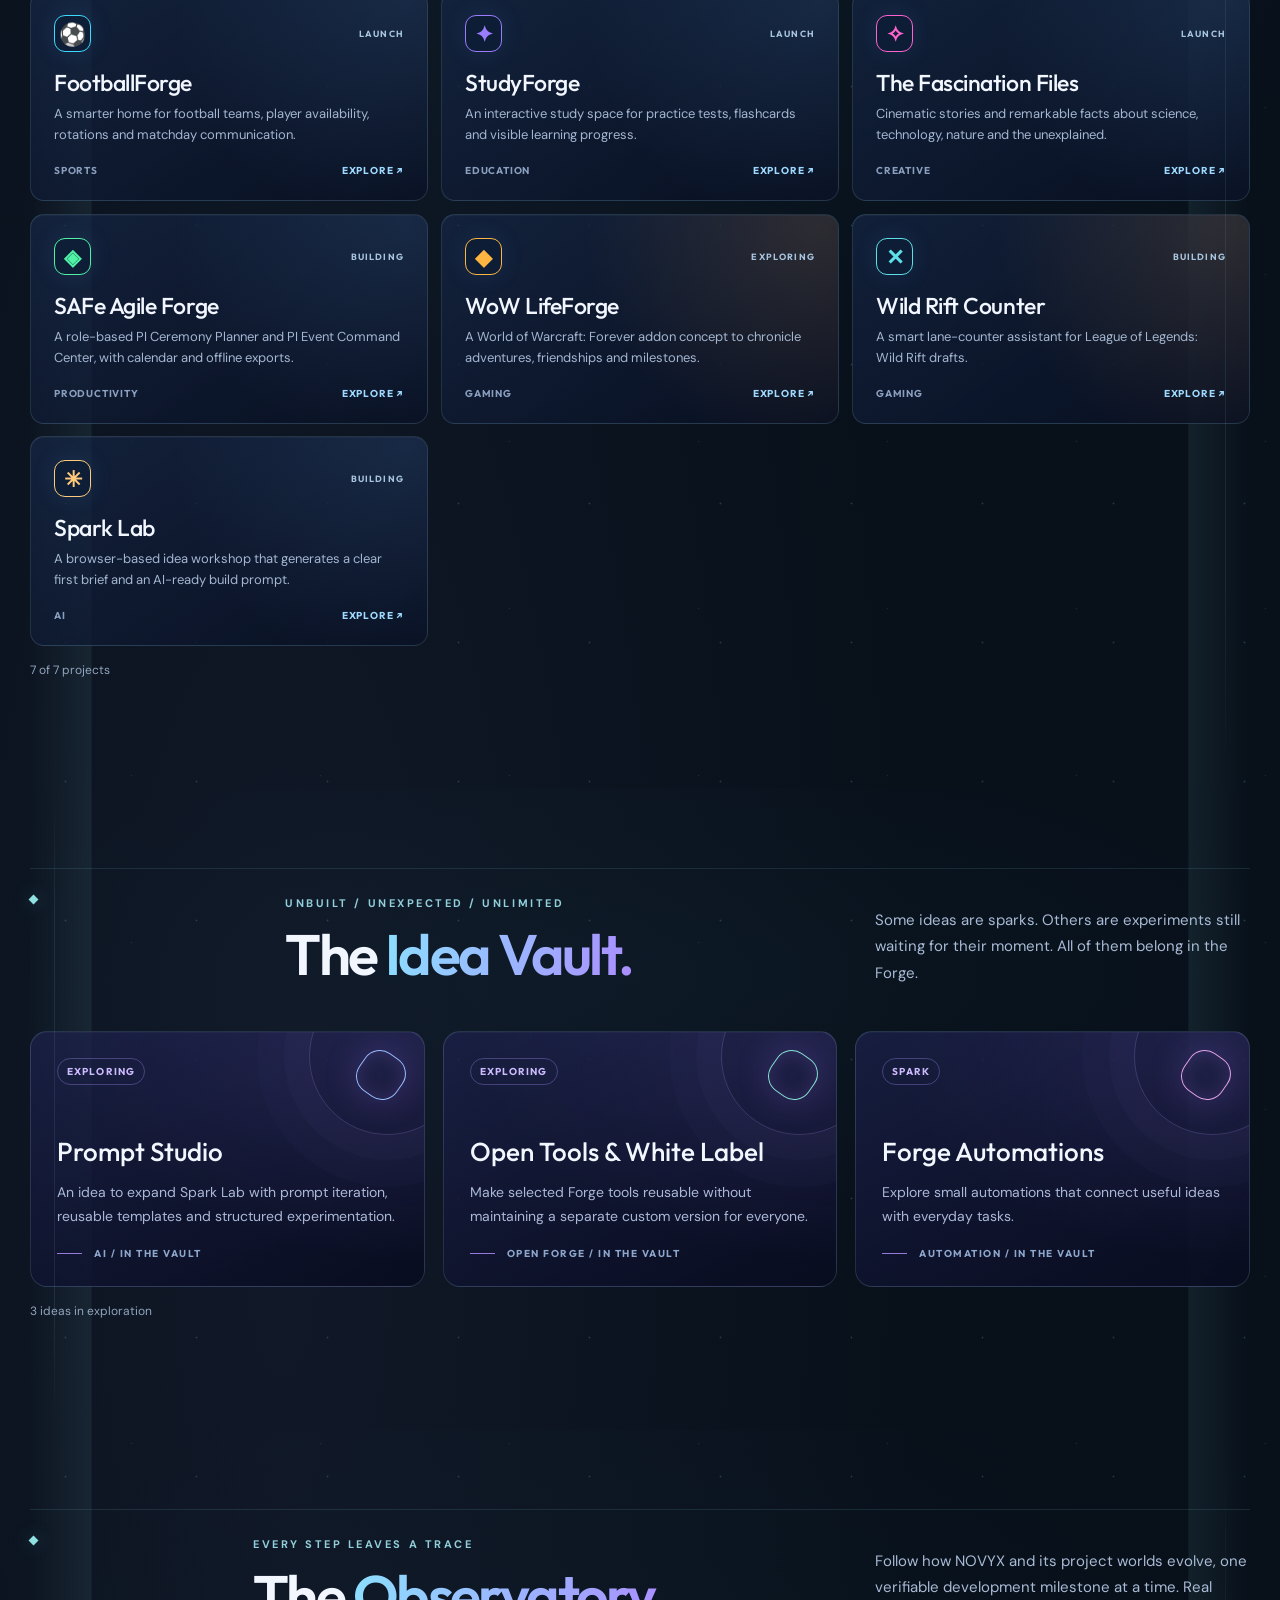
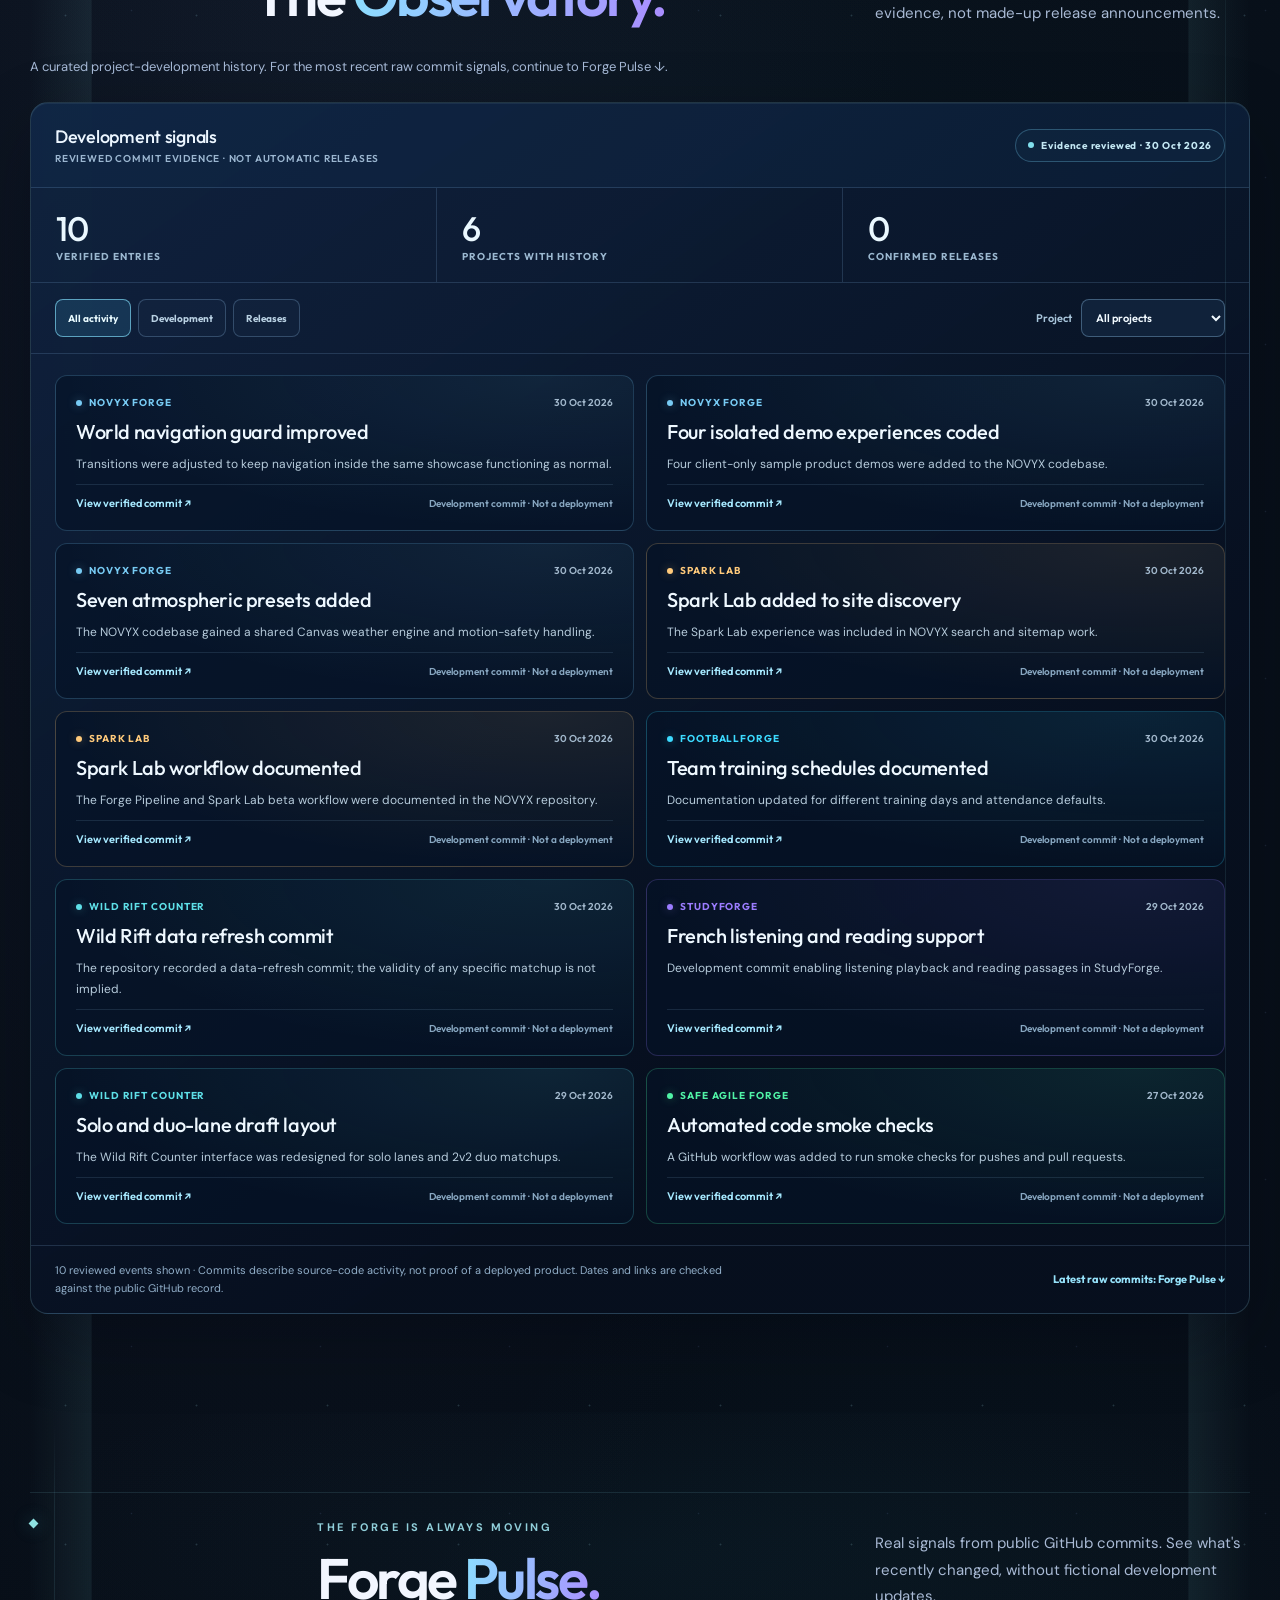
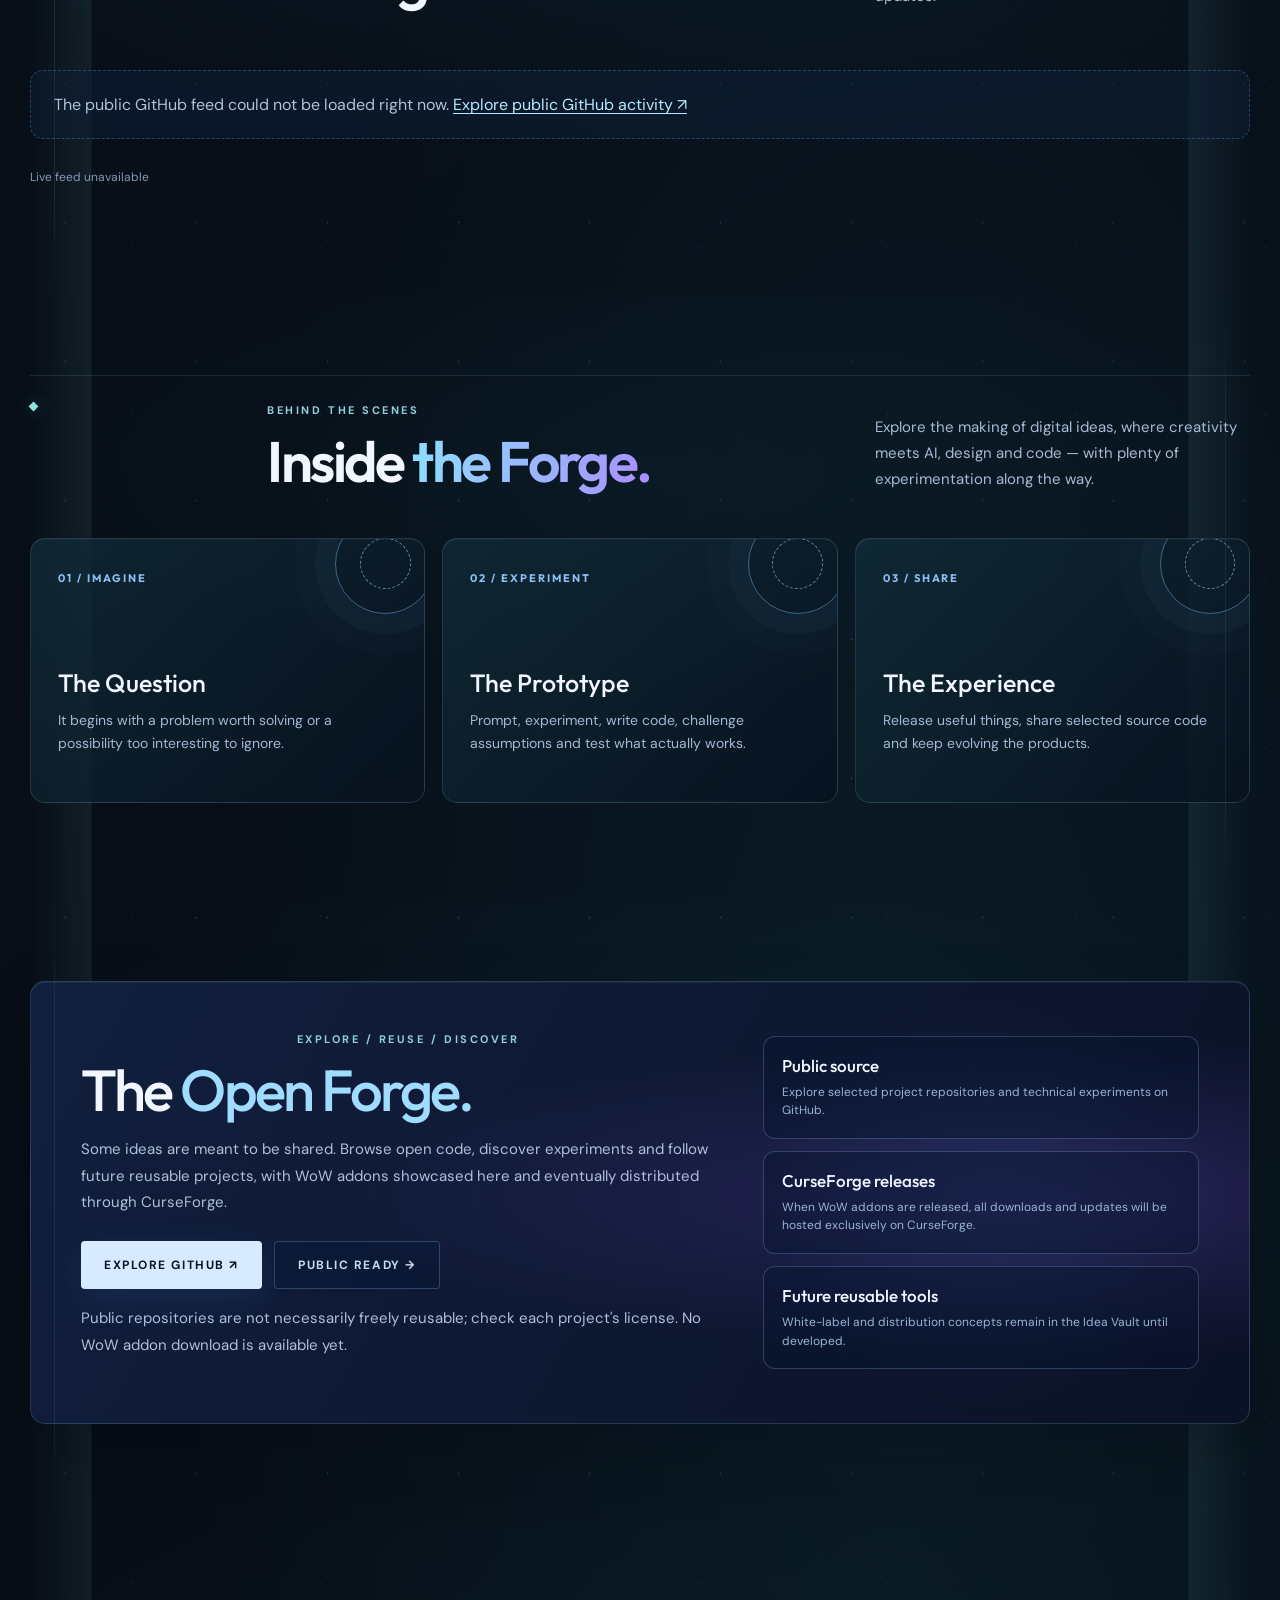
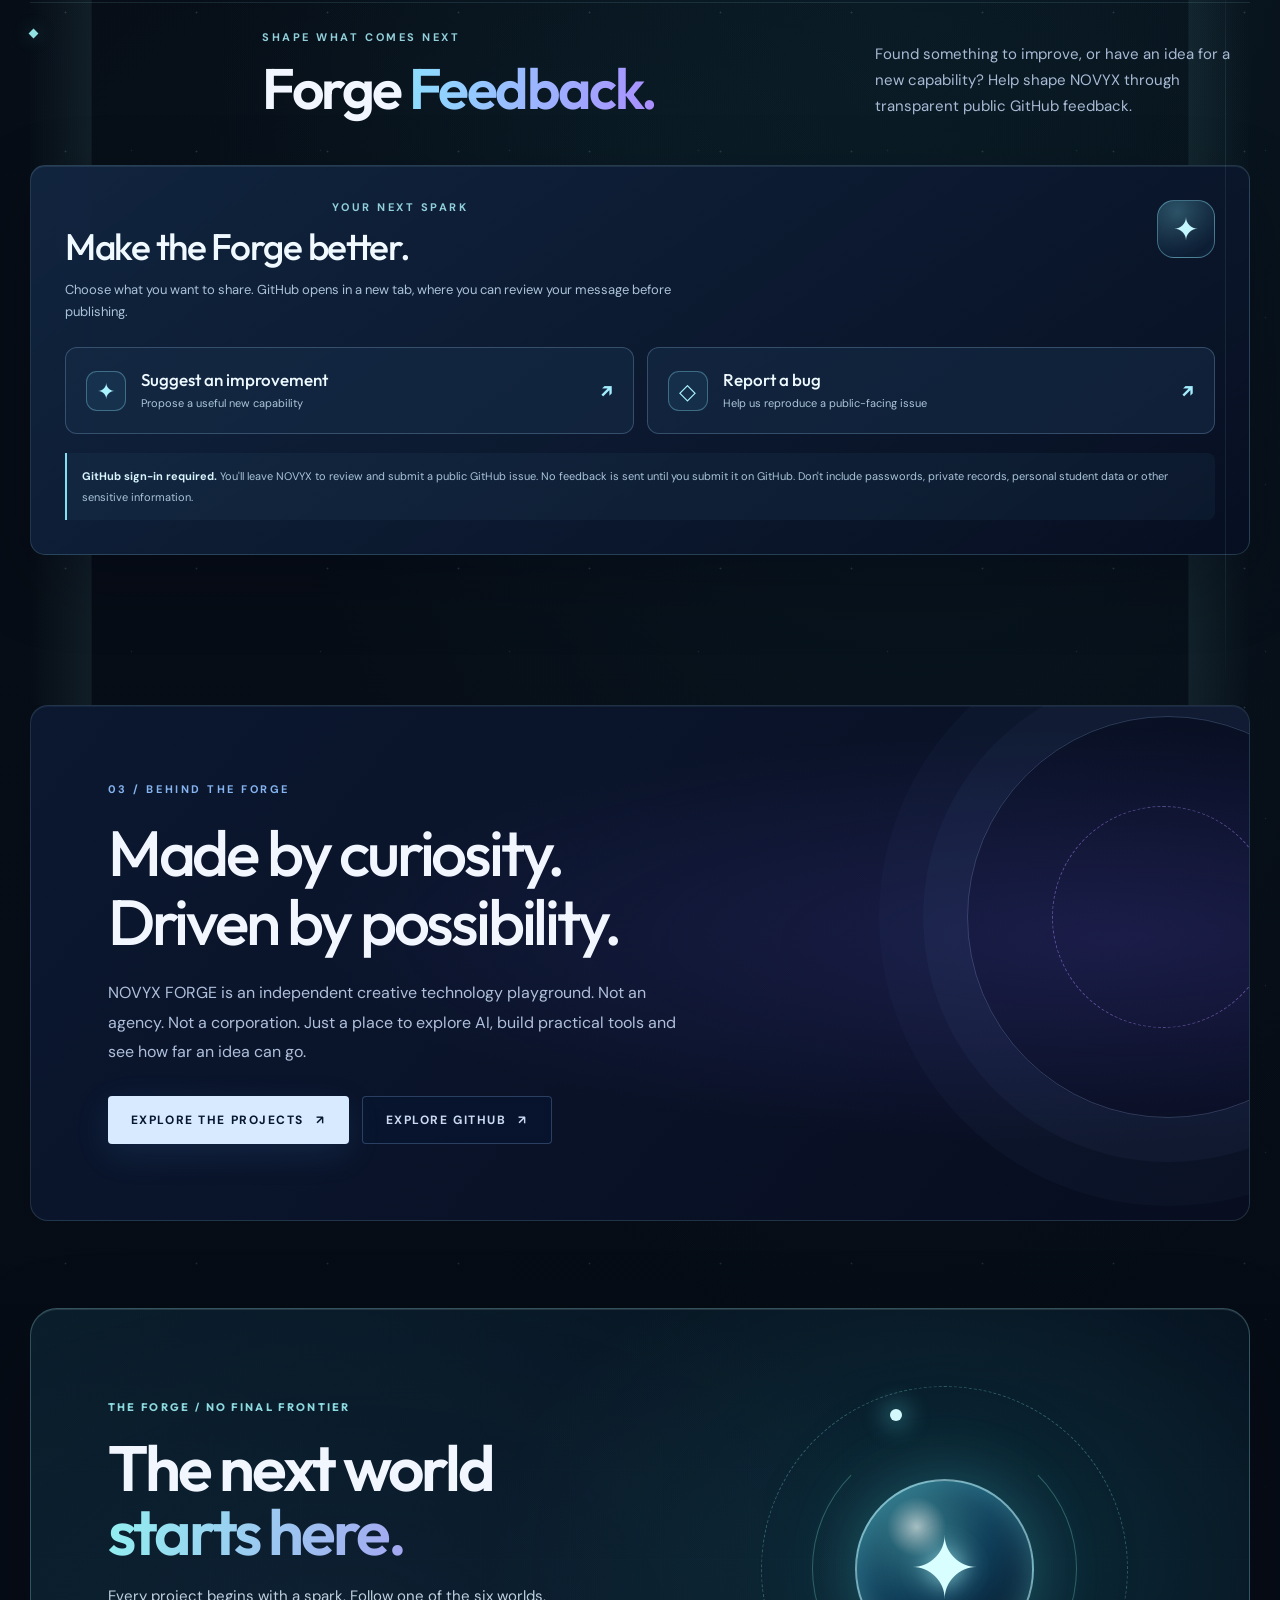
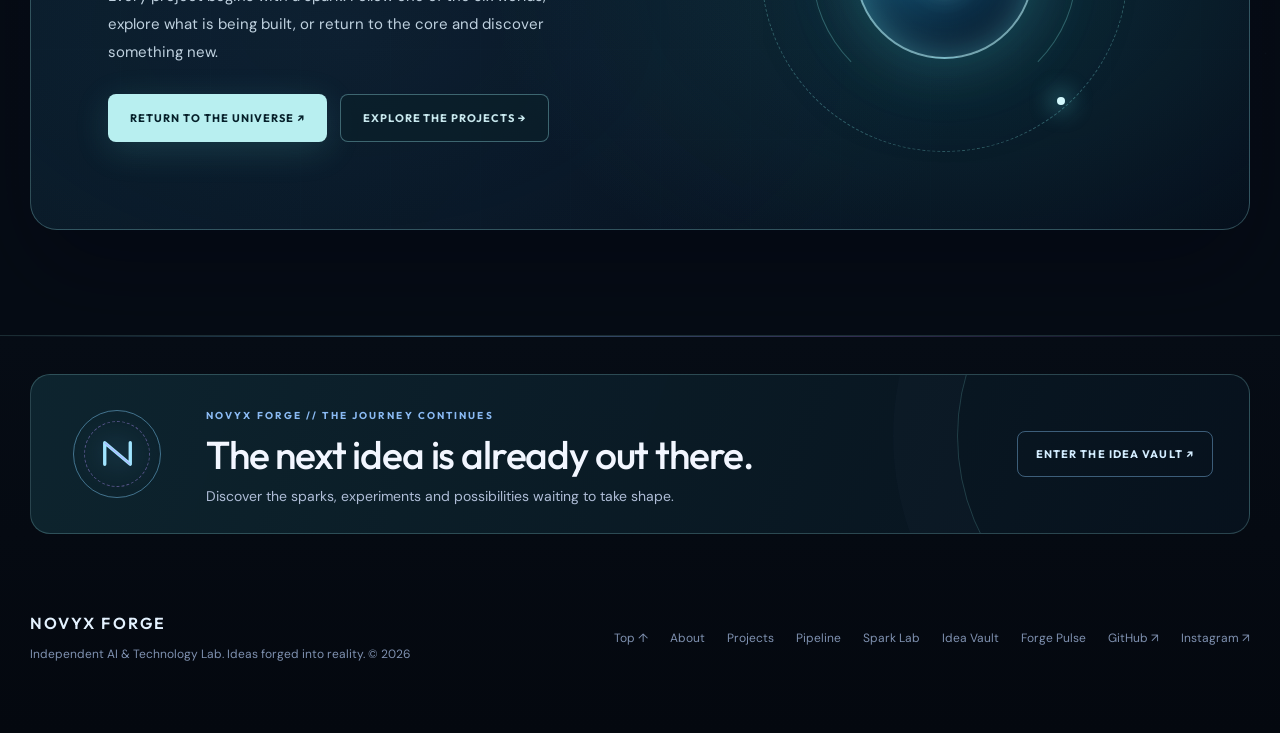
==== commit ff9846b1: "feat(home): connect seamless scroll architecture and cinematic closing portal" ====
--- a/index.html
+++ b/index.html
@@ -607,6 +607,7 @@
   <link rel="stylesheet" href="./forge-search.css?v=2">
   <link rel="stylesheet" href="./forge-v31.css?v=1">
   <link rel="stylesheet" href="./forge-v311.css?v=1">
+  <link rel="stylesheet" href="./forge-v312.css?v=1">
   <link rel="canonical" href="https://novyxforge.com/">
   <meta property="og:type" content="website">
   <meta property="og:url" content="https://novyxforge.com/">
@@ -630,7 +631,7 @@
         <div class="v311-cosmos" aria-hidden="true"></div>
         <div class="v31-stage-field" aria-hidden="true"></div>
         <div class="v31-stage-hud" aria-hidden="true">
-          <div class="v31-hud-top"><span><i class="v31-hud-led"></i><strong>FORGE NETWORK</strong> / SIX WORLDS</span><span>ATLAS // 03.1.1</span></div>
+          <div class="v31-hud-top"><span><i class="v31-hud-led"></i><strong>FORGE NETWORK</strong> / SIX WORLDS</span><span>ATLAS // 03.1.2</span></div>
           <span class="v31-stage-tick left"></span><span class="v31-stage-tick right"></span>
           <div class="v31-hud-bottom"><span><strong>CORE LINK</strong> · SELECT A PORTAL</span><span class="v31-focus-state" id="v31-focus-state">SELECT A WORLD</span></div>
         </div>
@@ -857,6 +858,7 @@
       <div class="glass-divider" aria-hidden="true"></div>
     </section>
 
+    <div class="v312-seam" aria-hidden="true"><span>FROM CURIOSITY TO CREATION</span></div>
     <section class="container about-section" id="about" aria-labelledby="about-heading">
       <div class="about-copy reveal">
         <div class="section-kicker">01 / What is NOVYX?</div>
@@ -882,6 +884,7 @@
         <article class="principle reveal"><span class="principle-no">04 / IMPROVE</span><h3>Evolve.</h3><p>Keep refining. Every launch is the start of the next idea.</p></article>
       </div>
     </section>
+    <div class="v312-seam" aria-hidden="true"><span>THE FORGE / ACTIVE WORLDS</span></div>
     <section class="container projects" id="projects">
       <div class="section-header reveal"><div><div class="section-kicker">Built in the forge</div><h2>Built to be explored<span style="color:#82d5ff">.</span></h2></div><p>Real projects. Different worlds. One obsession with making ideas work.</p></div>
       <div class="cards">
@@ -982,6 +985,7 @@
     </section>
 
 
+    <div class="v312-seam" aria-hidden="true"><span>BEHIND THE MACHINE</span></div>
     <nav class="container v31-system-index" id="systems" aria-label="Forge systems directory">
       <div class="v31-system-head">
         <div><div class="v31-system-kicker">NOVYX // OPERATIONS DECK</div><h2>Inside the machine.</h2></div>
@@ -997,7 +1001,7 @@
       </div>
     </nav>
 
-    <section class="container platform-section forge-pipeline" id="pipeline" aria-labelledby="pipeline-heading">
+    <section class="container platform-section v312-module forge-pipeline" id="pipeline" aria-labelledby="pipeline-heading">
       <div class="lab-section-heading reveal">
         <div><div class="section-kicker">THE FORGE / DEVELOPMENT CONTROL</div><h2 id="pipeline-heading">The Forge <em>Pipeline.</em></h2></div>
         <p>See ideas progress from the first spark to releases that others can download and reuse.</p>
@@ -1060,7 +1064,7 @@
       </div>
     </section>
 
-    <section class="container platform-section" id="catalog" aria-labelledby="catalog-heading">
+    <section class="container platform-section v312-module" id="catalog" aria-labelledby="catalog-heading">
       <div class="lab-section-heading reveal">
         <div><div class="section-kicker">THE COMPLETE CONSTELLATION / PROJECT INDEX</div><h2 id="catalog-heading">Choose your <em>universe.</em></h2></div>
         <p>Beyond the featured spheres. A growing collection of experiments, prototypes and digital products.</p>
@@ -1080,7 +1084,7 @@
       <div class="catalog-grid" id="catalog-grid" aria-live="polite"><p class="catalog-empty">Loading the project catalog…</p></div>
       <p class="project-note" id="catalog-count">One catalog. Every project.</p>
     </section>
-    <section class="container platform-section" id="vault" aria-labelledby="vault-heading">
+    <section class="container platform-section v312-module" id="vault" aria-labelledby="vault-heading">
       <div class="lab-section-heading reveal">
         <div><div class="section-kicker">UNBUILT / UNEXPECTED / UNLIMITED</div><h2 id="vault-heading">The <em>Idea Vault.</em></h2></div>
         <p>Some ideas are sparks. Others are experiments still waiting for their moment. All of them belong in the Forge.</p>
@@ -1088,7 +1092,7 @@
       <div class="vault-grid" id="vault-grid"><p class="catalog-empty">Opening the Idea Vault…</p></div>
       <p class="project-note" id="vault-count">Idea Vault entries are concepts, not product release announcements.</p>
     </section>
-    <section class="container platform-section forge-observatory" id="observatory" aria-labelledby="observatory-heading">
+    <section class="container platform-section v312-module forge-observatory" id="observatory" aria-labelledby="observatory-heading">
       <div class="lab-section-heading reveal">
         <div><div class="section-kicker">EVERY STEP LEAVES A TRACE</div><h2 id="observatory-heading">The <em>Observatory.</em></h2></div>
         <p>Follow how NOVYX and its project worlds evolve, one verifiable development milestone at a time. Real evidence, not made-up release announcements.</p>
@@ -1124,7 +1128,7 @@
       </div>
     </section>
 
-    <section class="container platform-section" id="pulse" aria-labelledby="pulse-heading">
+    <section class="container platform-section v312-module" id="pulse" aria-labelledby="pulse-heading">
       <div class="lab-section-heading reveal">
         <div><div class="section-kicker">THE FORGE IS ALWAYS MOVING</div><h2 id="pulse-heading">Forge <em>Pulse.</em></h2></div>
         <p>Real signals from public GitHub commits. See what's recently changed, without fictional development updates.</p>
@@ -1135,7 +1139,7 @@
       <p class="pulse-note" id="pulse-state">Recent commits load when you reach this section. Feed availability depends on GitHub API limits.</p>
     </section>
 
-    <section class="container platform-section" id="inside" aria-labelledby="inside-heading">
+    <section class="container platform-section v312-module" id="inside" aria-labelledby="inside-heading">
       <div class="lab-section-heading reveal">
         <div><div class="section-kicker">BEHIND THE SCENES</div><h2 id="inside-heading">Inside <em>the Forge.</em></h2></div>
         <p>Explore the making of digital ideas, where creativity meets AI, design and code — with plenty of experimentation along the way.</p>
@@ -1146,7 +1150,7 @@
         <article class="inside-card reveal"><span class="inside-orbit" aria-hidden="true"></span><small>03 / SHARE</small><h3>The Experience</h3><p>Release useful things, share selected source code and keep evolving the products.</p></article>
       </div>
     </section>
-    <section class="container platform-section" id="open-forge" aria-labelledby="open-heading">
+    <section class="container platform-section v312-module" id="open-forge" aria-labelledby="open-heading">
       <div class="openforge-panel reveal">
         <div>
           <div class="section-kicker">EXPLORE / REUSE / DISCOVER</div>
@@ -1165,7 +1169,7 @@
         </div>
       </div>
     </section>
-    <section class="container platform-section forge-feedback" id="forge-feedback" aria-labelledby="feedback-heading">
+    <section class="container platform-section v312-module forge-feedback" id="forge-feedback" aria-labelledby="feedback-heading">
       <div class="lab-section-heading reveal">
         <div><div class="section-kicker">SHAPE WHAT COMES NEXT</div><h2 id="feedback-heading">Forge <em>Feedback.</em></h2></div>
         <p>Found something to improve, or have an idea for a new capability? Help shape NOVYX through transparent public GitHub feedback.</p>
@@ -1195,6 +1199,22 @@
           <p>NOVYX FORGE is an independent creative technology playground. Not an agency. Not a corporation. Just a place to explore AI, build practical tools and see how far an idea can go.</p>
           <div class="why-actions"><a class="btn btn-primary" href="#projects">Explore the projects <span aria-hidden="true">↗</span></a><a class="btn btn-outline" href="https://github.com/fathom-web" target="_blank" rel="noopener noreferrer">Explore GitHub <span aria-hidden="true">↗</span></a></div>
         </div>
+      </div>
+    </section>
+    <section class="container v312-outro" id="final-portal" aria-labelledby="final-portal-heading">
+      <div class="v312-outro-copy">
+        <span class="v312-outro-kicker">THE FORGE / NO FINAL FRONTIER</span>
+        <h2 id="final-portal-heading">The next world<br><em>starts here.</em></h2>
+        <p>Every project begins with a spark. Follow one of the six worlds, explore what is being built, or return to the core and discover something new.</p>
+        <div class="v312-outro-actions">
+          <a href="#home">Return to the universe ↗</a>
+          <a href="#projects">Explore the projects →</a>
+        </div>
+      </div>
+      <div class="v312-outro-art" aria-hidden="true">
+        <div class="v312-outro-core"><span>✦</span></div>
+        <span class="v312-orbit-pip one"></span>
+        <span class="v312-orbit-pip two"></span>
       </div>
     </section>
   </main>
@@ -1290,6 +1310,7 @@
   <script src="./forge-feedback.js?v=2" defer></script>
   <script src="./forge-search.js?v=3" defer></script>
   <script src="./forge-v31.js?v=1" defer></script>
+  <script src="./forge-v312.js?v=1" defer></script>
 
   <dialog class="forge-reactor-dialog" id="forge-reactor-dialog" aria-labelledby="reactor-dialog-title" aria-describedby="reactor-dialog-desc">
     <div class="reactor-dialog-inner">
@@ -1313,7 +1334,7 @@
           <span><strong>Mission Control</strong><small>Track the Forge Pipeline and current projects</small></span><span class="reactor-arrow" aria-hidden="true">↗</span>
         </a>
       </div>
-      <div class="reactor-dialog-foot"><a id="reactor-home" href="#projects">Browse all projects ↗</a> · <a id="reactor-observatory" href="#observatory">Enter Observatory ↗</a> · NOVYX FORGE 3.1.1</div>
+      <div class="reactor-dialog-foot"><a id="reactor-home" href="#projects">Browse all projects ↗</a> · <a id="reactor-observatory" href="#observatory">Enter Observatory ↗</a> · NOVYX FORGE 3.1.2</div>
     </div>
   </dialog>
   <span id="novyx-world-status" role="status" aria-live="polite" aria-atomic="true"></span>
--- a/forge-v311.css
+++ b/forge-v311.css
@@ -6,7 +6,7 @@
 .hero .universe{height:828px;max-width:1330px;margin-top:20px;isolation:isolate}
 .v311-cosmos{
  position:absolute;z-index:0;pointer-events:none;
- inset:-22px -7% -18px;overflow:hidden;
+ inset:-22px 0 -18px;overflow:hidden;
  background:
   radial-gradient(ellipse 42% 45% at 49% 45%,rgba(30,103,135,.14),transparent 77%),
   radial-gradient(ellipse 23% 26% at 2% 45%,rgba(11,68,106,.18),transparent 87%),
@@ -198,7 +198,7 @@
 }
 @media(max-width:760px){
  .hero .universe{height:auto!important;margin-top:15px}
- .v311-cosmos{inset:0 -6%;opacity:.48}
+ .v311-cosmos{inset:0;opacity:.48}
  .v311-cosmos:before,.v311-cosmos:after{display:none}
  .hero .universe .sphere-link,.hero .universe .sphere-link.left,
  .hero .universe .sphere-link.right,.hero .universe .sphere-link.third,
--- a/forge-v312.css
+++ b/forge-v312.css
@@ -0,0 +1,339 @@
+/* NOVYX FORGE 3.1.2 — Continuity / Depth
+   Non-destructive homepage enhancement: the whole site shares one atmosphere.
+   Existing portals, product demos, World Navigator, Observatory, Search and Reactor remain untouched. */
+:root{
+ --v312-void:#060c15;
+ --v312-stroke:rgba(131,195,210,.22);
+ --v312-bright:#a0e5eb;
+ --v312-ink:#e9f6fa;
+ --v312-gap:clamp(50px,8vw,118px);
+}
+/* 01 / ONE BACKDROP — no hard cut-offs, oversized clipped gradient slabs or tiled section boxes */
+body{background:var(--v312-void)}
+.sky{display:none}
+main{position:relative;isolation:isolate;background:transparent}
+main:before{
+ content:"";position:absolute;z-index:-2;inset:0;pointer-events:none;
+ background:
+ radial-gradient(ellipse 54% 13% at 50% 3%,rgba(24,93,118,.28),transparent 89%),
+ radial-gradient(ellipse 43% 16% at 12% 26%,rgba(46,75,122,.16),transparent 90%),
+ radial-gradient(ellipse 52% 17% at 85% 41%,rgba(31,108,116,.14),transparent 91%),
+ radial-gradient(ellipse 55% 17% at 22% 63%,rgba(63,68,112,.16),transparent 90%),
+ radial-gradient(ellipse 61% 13% at 71% 85%,rgba(27,107,123,.15),transparent 92%),
+ linear-gradient(180deg,#07111b 0%,#08101b 30%,#08101a 62%,#060c15 100%);
+}
+main:after{
+ content:"";position:absolute;z-index:-1;inset:0;pointer-events:none;
+ background:
+ radial-gradient(circle,rgba(151,206,223,.36) .7px,transparent 1.2px) 0 0 / 131px 139px,
+ radial-gradient(circle,rgba(133,159,223,.25) .65px,transparent 1.1px) 37px 81px / 189px 167px,
+ linear-gradient(90deg,transparent 49.965%,rgba(119,182,196,.055) 50%,transparent 50.035%);
+ -webkit-mask-image:linear-gradient(180deg,transparent,black 3%,black 95%,transparent);
+ mask-image:linear-gradient(180deg,transparent,black 3%,black 95%,transparent);
+ opacity:.55;
+}
+.hero{isolation:auto}
+.hero:after{opacity:.46!important}
+.v311-cosmos{
+ background-color:transparent!important;
+ -webkit-mask-image:radial-gradient(ellipse 73% 79% at 50% 48%,#000 24%,transparent 100%)!important;
+ mask-image:radial-gradient(ellipse 73% 79% at 50% 48%,#000 24%,transparent 100%)!important
+}
+.v31-stage-field{border-color:transparent;background-color:transparent}
+.glass-divider{opacity:.3}
+.divider-wrap{opacity:.42}
+.about-section{position:relative;isolation:isolate}
+.about-section:before{
+ content:"";pointer-events:none;position:absolute;z-index:-1;
+ width:min(100%,980px);height:450px;left:50%;top:5%;transform:translateX(-50%);
+ background:radial-gradient(ellipse,rgba(54,141,152,.08),transparent 75%)
+}
+/* Atmospheric separators: read like precise signal continuations rather than sectional boundaries */
+.v312-seam{
+ width:min(100% - 48px,1220px);height:94px;display:flex;align-items:center;
+ margin:0 auto;position:relative;z-index:1;gap:20px;pointer-events:none
+}
+.v312-seam:before,.v312-seam:after{
+ content:"";height:1px;flex:1;
+ background:linear-gradient(90deg,transparent,rgba(119,193,210,.29))
+}
+.v312-seam:after{transform:rotate(180deg)}
+.v312-seam span{
+ display:inline-flex;align-items:center;gap:10px;
+ color:rgba(145,207,215,.65);
+ font:700 9px Outfit,sans-serif;letter-spacing:.24em;white-space:nowrap
+}
+.v312-seam span:before{
+ content:"";width:8px;height:8px;display:inline-block;transform:rotate(45deg);
+ border:1px solid #68cdd6;box-shadow:0 0 18px rgba(93,217,216,.30)
+}
+/* 02 / FORGE PROCESS RAIL — unified technical rail, real sequence */
+.manifesto{position:relative;padding-top:52px;padding-bottom:95px}
+.manifesto>.section-kicker{color:#87cbd6}
+.manifesto>h2{font-weight:600}
+.manifesto .principles{
+ position:relative;isolation:isolate;
+ display:grid;grid-template-columns:repeat(4,minmax(0,1fr));
+ gap:0!important;text-align:left;
+ margin-top:62px;padding:33px 10px 22px;
+ border:1px solid rgba(137,195,207,.20);
+ border-radius:21px;
+ background:linear-gradient(155deg,rgba(18,43,56,.55),rgba(6,17,29,.70) 65%);
+ box-shadow:inset 0 1px 0 rgba(219,251,255,.06),0 30px 75px rgba(1,7,14,.26)
+}
+.manifesto .principles:before{
+ content:"";position:absolute;pointer-events:none;z-index:0;
+ left:7%;right:7%;top:47px;height:2px;
+ background:linear-gradient(90deg,rgba(73,188,205,.65),rgba(132,120,217,.54) 36%,rgba(85,229,164,.53) 70%,rgba(223,176,107,.5));
+ box-shadow:0 0 14px rgba(91,204,206,.15)
+}
+.manifesto .principle{
+ position:relative;min-height:240px;padding:58px 24px 23px!important;
+ border:0!important;border-radius:0!important;
+ background:transparent!important;
+ box-shadow:none!important;overflow:visible;
+ transition:transform .3s ease;
+}
+.manifesto .principle+.principle{border-left:1px solid rgba(144,202,211,.16)!important}
+.manifesto .principle:before{
+ content:"";position:absolute;top:-2px;left:23px;width:28px;height:28px;border-radius:50%;
+ background:radial-gradient(circle at 35% 28%,#b7fbfa,rgba(86,205,218,.58) 24%,rgba(12,37,55,.95) 68%);
+ border:2px solid rgba(171,237,241,.70);
+ box-shadow:0 0 0 7px rgba(64,158,178,.07),0 0 26px rgba(56,198,214,.28);
+ pointer-events:none;z-index:2;
+}
+.manifesto .principle:nth-child(2):before{border-color:#a998eb;box-shadow:0 0 0 7px rgba(147,118,233,.06),0 0 25px rgba(157,125,229,.26)}
+.manifesto .principle:nth-child(3):before{border-color:#8ee3bd;box-shadow:0 0 0 7px rgba(92,191,149,.06),0 0 25px rgba(92,191,149,.25)}
+.manifesto .principle:nth-child(4):before{border-color:#e8bd88;box-shadow:0 0 0 7px rgba(234,176,94,.06),0 0 25px rgba(234,176,94,.25)}
+.manifesto .principle:after{
+ content:"";position:absolute;top:0;left:0;right:0;bottom:auto;
+ height:100%;pointer-events:none;
+ background:linear-gradient(180deg,rgba(101,199,207,.04),transparent 48%);
+ opacity:0;transition:opacity .3s
+}
+.manifesto .principle:hover{transform:translateY(-5px)!important}
+.manifesto .principle:hover:after,.manifesto .principle:focus-within:after{opacity:1}
+.manifesto .principle .principle-no{font-size:10px;color:#8dcbd4;letter-spacing:.15em;margin-bottom:24px}
+.manifesto .principle h3{font:600 clamp(22px,2.2vw,28px)/1.08 Outfit,sans-serif;margin:0 0 16px}
+.manifesto .principle p{font-size:13px;color:#b7cbd7;line-height:1.7;max-width:100%}
+/* 03 / SECOND WOW — actual project preview modules, not square marketing tiles */
+.projects{position:relative;isolation:isolate;padding-top:96px;padding-bottom:90px}
+.projects:before{
+ content:"";pointer-events:none;position:absolute;z-index:-1;
+ top:7%;left:50%;width:100%;height:80%;transform:translateX(-50%);
+ background:radial-gradient(ellipse 65% 28% at 37% 22%,rgba(30,96,127,.12),transparent 89%),
+ radial-gradient(ellipse 42% 32% at 74% 75%,rgba(89,54,146,.09),transparent 86%);
+}
+.projects .section-header{margin-bottom:36px;padding-bottom:29px}
+.projects .section-header h2{font-size:clamp(42px,5.5vw,70px);line-height:1.02}
+.projects .cards{grid-template-columns:repeat(12,minmax(0,1fr));gap:22px}
+.projects .cards>.project,.projects .cards>.project:nth-child(n){
+ grid-column:span 6;
+ min-height:480px;border-radius:20px;
+ border:1px solid rgba(var(--accent),.27);
+ box-shadow:inset 0 1px 0 rgba(218,248,252,.13),0 25px 67px rgba(0,6,18,.27);
+ background:
+ radial-gradient(ellipse 76% 50% at 50% 18%,rgba(var(--accent),.095),transparent 80%),
+ linear-gradient(150deg,rgba(23,43,60,.82),rgba(7,17,31,.94) 64%)
+}
+.projects .cards>.project:nth-child(1),
+.projects .cards>.project:nth-child(6){grid-column:span 12;min-height:400px}
+.projects .cards>.project:nth-child(2),
+.projects .cards>.project:nth-child(5){grid-column:span 7}
+.projects .cards>.project:nth-child(3),
+.projects .cards>.project:nth-child(4){grid-column:span 5}
+.projects .cards>.project:nth-child(1),
+.projects .cards>.project:nth-child(6){
+ display:grid;grid-template-columns:minmax(0,1.18fr) minmax(0,.82fr);
+ grid-template-rows:auto 1fr;
+ align-items:center;column-gap:32px;
+ padding:30px 36px
+}
+.projects .cards>.project:nth-child(1) .project-top,
+.projects .cards>.project:nth-child(6) .project-top{grid-column:1/-1;grid-row:1}
+.projects .cards>.project:nth-child(1) .project-art,
+.projects .cards>.project:nth-child(6) .project-art{
+ grid-column:1;grid-row:2;height:290px;min-height:0;margin:0;
+}
+.projects .cards>.project:nth-child(1) .project-bottom,
+.projects .cards>.project:nth-child(6) .project-bottom{
+ grid-column:2;grid-row:2;align-self:center;justify-content:center
+}
+.projects .cards>.project:nth-child(1) .preview-window,
+.projects .cards>.project:nth-child(6) .preview-window{
+ width:min(100%,470px);max-width:100%;
+ height:250px
+}
+.projects .cards>.project:nth-child(6) .project-art{grid-column:2}
+.projects .cards>.project:nth-child(6) .project-bottom{grid-column:1}
+.projects .cards>.project:nth-child(6){grid-template-columns:minmax(0,.8fr) minmax(0,1.2fr)}
+.projects .cards>.project:nth-child(1) h3,
+.projects .cards>.project:nth-child(6) h3{font-size:clamp(30px,3.3vw,45px);line-height:1.08}
+.projects .cards>.project:nth-child(1) p,
+.projects .cards>.project:nth-child(6) p{font-size:16px;line-height:1.75;max-width:430px;margin-top:10px}
+.projects .cards>.project .project-art:before{
+ content:"";position:absolute;pointer-events:none;z-index:-1;
+ inset:-9% 5%;border-radius:50%;
+ background:radial-gradient(ellipse,rgba(var(--accent),.12),transparent 70%)
+}
+.projects .cards>.project .project-top:after{
+ border-bottom-color:rgba(var(--accent),.2)
+}
+.projects .cards>.project:hover{
+ transform:translateY(-5px);
+ box-shadow:inset 0 1px 0 rgba(238,255,255,.14),0 38px 85px rgba(0,4,16,.52),0 0 45px rgba(var(--accent),.13)
+}
+.next-build{border-color:rgba(122,211,208,.22);background:linear-gradient(100deg,rgba(21,66,76,.35),rgba(15,30,49,.45))}
+.next-build:before{content:"";width:8px;height:8px;border:1px solid #a6e9dc;border-radius:50%;box-shadow:0 0 22px rgba(112,231,224,.36);flex:none}
+/* 04 / SYSTEMS DECK — the complete existing set shares one control-surface language */
+.v31-system-index{margin-top:45px;margin-bottom:20px;border-radius:21px;border-color:rgba(142,220,225,.30);padding:32px}
+.v31-system-index:after{
+ content:"";position:absolute;left:50%;bottom:-55px;width:1px;height:55px;
+ background:linear-gradient(180deg,rgba(113,230,220,.46),transparent);
+ pointer-events:none
+}
+.v31-system-grid{gap:11px}
+.v31-system-link{padding:21px 19px;border-color:rgba(132,202,212,.26);background:linear-gradient(135deg,rgba(22,56,69,.66),rgba(5,20,35,.84))}
+.v31-system-link strong{font-size:15px}
+.v312-module,.spark-feature{position:relative;isolation:isolate}
+.v312-module{
+ padding-top:80px;padding-bottom:98px;
+ border-radius:0;scroll-margin-top:90px
+}
+.v312-module:before{
+ content:"";position:absolute;z-index:-1;pointer-events:none;
+ inset:2% 0 0;
+ border:0;background:
+ linear-gradient(90deg,transparent,rgba(126,207,212,.085) 5%,transparent 5.1%,transparent 94.9%,rgba(126,207,212,.085) 95%,transparent),
+ radial-gradient(ellipse 65% 43% at 50% 29%,rgba(31,97,112,.08),transparent 88%)!important;
+ transform:none;max-width:none;width:auto;height:auto;left:0;right:0;top:0
+}
+.v312-module:after{
+ content:"";position:absolute;pointer-events:none;top:12px;left:24px;bottom:12px;
+ width:1px;
+ background:linear-gradient(180deg,transparent,rgba(110,179,192,.13) 18%,rgba(110,179,192,.13) 82%,transparent)
+}
+.v312-module:nth-of-type(odd):after{left:auto;right:24px}
+.v312-module>.lab-section-heading{border-top:1px solid rgba(134,210,219,.13);padding-top:27px}
+.v312-module .lab-section-heading h2{font-weight:600}
+.v312-module .section-kicker{color:#91cfda}
+.v312-module .pipeline-frame,.v312-module .obs-board,.v312-module .feedback-panel{
+ background-color:rgba(10,24,37,.86);
+ box-shadow:inset 0 1px 0 rgba(210,246,249,.085),0 25px 75px rgba(0,5,17,.24)
+}
+.v312-module .catalog-grid,.v312-module .vault-grid,.v312-module .pulse-grid{position:relative}
+.v312-module .lab-section-heading:before{content:"";height:7px;width:7px;margin-right:6px;background:#8fe2e1;box-shadow:0 0 17px rgba(100,216,224,.38);transform:rotate(45deg);align-self:flex-start}
+#pipeline{padding-top:100px}
+#pipeline .pipeline-frame{border-radius:18px}
+#observatory .obs-board{border-radius:18px}
+#pulse .pulse-grid{gap:17px}
+#spark-lab{margin-top:25px;margin-bottom:25px}
+#spark-lab:before{
+ content:"";position:absolute;z-index:-1;left:0;right:0;top:0;bottom:0;pointer-events:none;
+ background:radial-gradient(ellipse 65% 65% at 50% 50%,rgba(103,69,159,.1),transparent 85%)
+}
+#inside .inside-card{background:linear-gradient(135deg,rgba(18,47,60,.7),rgba(8,18,32,.82))}
+#open-forge .openforge-panel{background-color:rgba(8,22,34,.82)}
+/* 05 / CLOSING PORTAL — an actual destination with atmospheric depth */
+.v312-outro{
+ position:relative;isolation:isolate;min-height:490px;margin-top:42px;margin-bottom:105px;
+ display:grid;grid-template-columns:minmax(0,1fr) minmax(0,.8fr);align-items:center;
+ gap:40px;padding:65px clamp(28px,6vw,86px);
+ border:1px solid rgba(150,224,227,.29);border-radius:27px;overflow:hidden;
+ background:
+ radial-gradient(ellipse 44% 75% at 77% 50%,rgba(43,156,166,.19),transparent 90%),
+ radial-gradient(ellipse 56% 80% at 26% 62%,rgba(42,78,121,.15),transparent 92%),
+ linear-gradient(130deg,rgba(10,30,44,.96),rgba(5,14,27,.94));
+ box-shadow:inset 0 1px 0 rgba(235,255,255,.12),0 42px 95px rgba(0,5,16,.29)
+}
+.v312-outro:before{
+ content:"";position:absolute;inset:0;pointer-events:none;z-index:-1;opacity:.43;
+ background:
+ repeating-linear-gradient(90deg,transparent 0 89px,rgba(119,195,211,.038) 90px),
+ repeating-linear-gradient(0deg,transparent 0 89px,rgba(119,195,211,.038) 90px);
+}
+.v312-outro-copy{position:relative;z-index:2}
+.v312-outro-kicker{font:700 11px Outfit,sans-serif;letter-spacing:.21em;color:#8cdae0;text-transform:uppercase}
+.v312-outro h2{font:600 clamp(43px,5vw,76px)/.99 Outfit,sans-serif;letter-spacing:-.047em;margin:20px 0}
+.v312-outro h2 em{font-style:normal;background:linear-gradient(100deg,#91eff0,#a4a7f1);-webkit-background-clip:text;background-clip:text;color:transparent}
+.v312-outro p{max-width:490px;font-size:15px;line-height:1.85;color:#bfd1df}
+.v312-outro-actions{display:flex;gap:13px;flex-wrap:wrap;margin-top:28px}
+.v312-outro-actions a{display:inline-flex;align-items:center;justify-content:center;min-height:48px;padding:12px 22px;border-radius:8px;font:700 11px Outfit,sans-serif;letter-spacing:.09em;text-transform:uppercase;transition:transform .25s ease,box-shadow .25s ease}
+.v312-outro-actions a:first-child{color:#06202a;background:#b8eff0;box-shadow:0 8px 35px rgba(91,219,218,.16)}
+.v312-outro-actions a:last-child{color:#c9e9ef;border:1px solid rgba(151,224,232,.37);background:rgba(10,32,42,.7)}
+.v312-outro-actions a:hover{transform:translateY(-3px);box-shadow:0 14px 40px rgba(84,223,218,.20)}
+.v312-outro-actions a:focus-visible{outline:2px solid #a3f5f0;outline-offset:4px}
+.v312-outro-art{position:relative;aspect-ratio:1;max-width:390px;width:100%;justify-self:center;pointer-events:none}
+.v312-outro-art:before,.v312-outro-art:after{content:"";position:absolute;inset:3%;border-radius:50%;border:1px solid rgba(127,224,223,.31)}
+.v312-outro-art:before{border-style:dashed;animation:v312-rotate 42s linear infinite}
+.v312-outro-art:after{inset:16%;border-top-color:transparent;border-bottom-color:transparent;animation:v312-rotate 26s linear infinite reverse}
+.v312-outro-core{
+ position:absolute;inset:27%;border-radius:50%;display:grid;place-items:center;
+ border:2px solid rgba(175,242,249,.65);
+ background:radial-gradient(circle at 34% 26%,rgba(233,255,255,.70),rgba(77,181,208,.41) 17%,rgba(17,68,99,.78) 43%,rgba(4,15,33,.94) 83%);
+ box-shadow:inset 0 0 34px rgba(90,197,214,.5),0 0 65px rgba(70,195,210,.27),0 0 130px rgba(38,135,158,.14)
+}
+.v312-outro-core span{font-size:clamp(46px,7vw,85px);color:#d9feff;text-shadow:0 0 25px rgba(172,245,250,.85)}
+.v312-orbit-pip{position:absolute;width:12px;height:12px;border-radius:50%;background:#d4f9fd;box-shadow:0 0 21px 8px rgba(96,225,231,.27)}
+.v312-orbit-pip.one{top:9%;left:36%}.v312-orbit-pip.two{bottom:15%;right:19%;width:8px;height:8px}
+.why-section{padding-bottom:45px}
+.site-endcard{margin-top:0;background:linear-gradient(110deg,rgba(14,38,48,.95),rgba(7,18,30,.96));border-color:rgba(142,213,217,.25)}
+footer{border-color:rgba(127,195,207,.19);background:linear-gradient(180deg,#060c15,#04080f)}
+.v312-current>.lab-section-heading:before{background:#d3ffff;box-shadow:0 0 25px rgba(131,245,236,.73)}
+@keyframes v312-rotate{to{transform:rotate(360deg)}}
+@media(max-width:1050px){
+ .manifesto .principles{grid-template-columns:repeat(2,minmax(0,1fr));gap:20px 0!important}
+ .manifesto .principles:before{display:none}
+ .manifesto .principle:nth-child(3){border-left:0!important}
+ .manifesto .principle:before{top:14px}
+ .manifesto .principle{padding-top:64px!important}
+ .projects .cards>.project:nth-child(1),.projects .cards>.project:nth-child(6){grid-column:span 12}
+ .projects .cards>.project:nth-child(2),.projects .cards>.project:nth-child(3),.projects .cards>.project:nth-child(4),.projects .cards>.project:nth-child(5){grid-column:span 6}
+}
+@media(max-width:760px){
+ main:after{opacity:.28}
+ .v312-seam{height:65px}
+ .manifesto{padding:44px 0 50px}
+ .manifesto .principles{margin-top:40px}
+ .projects{padding-top:50px;padding-bottom:70px}
+ .projects .section-header h2{font-size:clamp(36px,10vw,55px)}
+ .projects .cards{grid-template-columns:1fr}
+ .projects .cards>.project,.projects .cards>.project:nth-child(n){
+  grid-column:1!important;display:flex;flex-direction:column;
+  min-height:420px;padding:20px 22px 25px
+ }
+ .projects .cards>.project .project-art,.projects .cards>.project:nth-child(n) .project-art{
+  grid-column:auto;grid-row:auto;min-height:220px;height:230px;margin:10px 0 4px
+ }
+ .projects .cards>.project .project-top,.projects .cards>.project .project-bottom{
+  grid-column:auto;grid-row:auto
+ }
+ .projects .cards>.project:nth-child(1) .preview-window,.projects .cards>.project:nth-child(6) .preview-window{width:min(100%,370px);height:194px}
+ .projects .cards>.project:nth-child(1) h3,.projects .cards>.project:nth-child(6) h3{font-size:30px}
+ .projects .cards>.project:nth-child(1) p,.projects .cards>.project:nth-child(6) p{font-size:14px}
+ .manifesto .principles{grid-template-columns:1fr;gap:0!important;padding:10px 20px}
+ .manifesto .principle,.manifesto .principle:nth-child(n){
+  min-height:0;border:0!important;padding:23px 10px 26px 62px!important;
+ }
+ .manifesto .principle+.principle{border-top:1px solid rgba(143,204,211,.16)!important;border-left:0!important}
+ .manifesto .principle:before{top:30px;left:12px;width:25px;height:25px}
+ .manifesto .principle .principle-no{margin-bottom:13px}
+ .manifesto .principle p{font-size:13px}
+ .v312-module{padding-top:50px;padding-bottom:66px}
+ .v312-module:after{left:6px;right:auto}
+ .v31-system-index{padding:20px}
+ .v312-outro{grid-template-columns:1fr;padding:39px 24px;min-height:0;margin-bottom:60px;gap:10px}
+ .v312-outro-art{max-width:230px;grid-row:1;margin:0 auto}
+ .v312-outro-copy{grid-row:2}
+ .v312-outro h2{font-size:clamp(42px,10vw,64px)}
+}
+@media(max-width:420px){
+ .manifesto .principle h3{font-size:22px}
+ .v312-seam span{font-size:8px;letter-spacing:.12em}
+ .v312-outro-art{max-width:185px}
+ .v312-outro-actions a{width:100%}
+}
+@media(prefers-reduced-motion:reduce){
+ .v312-outro-art:before,.v312-outro-art:after{animation:none!important}
+ .v312-outro-actions a:hover,.manifesto .principle:hover,.projects .cards>.project:hover{transform:none!important}
+}
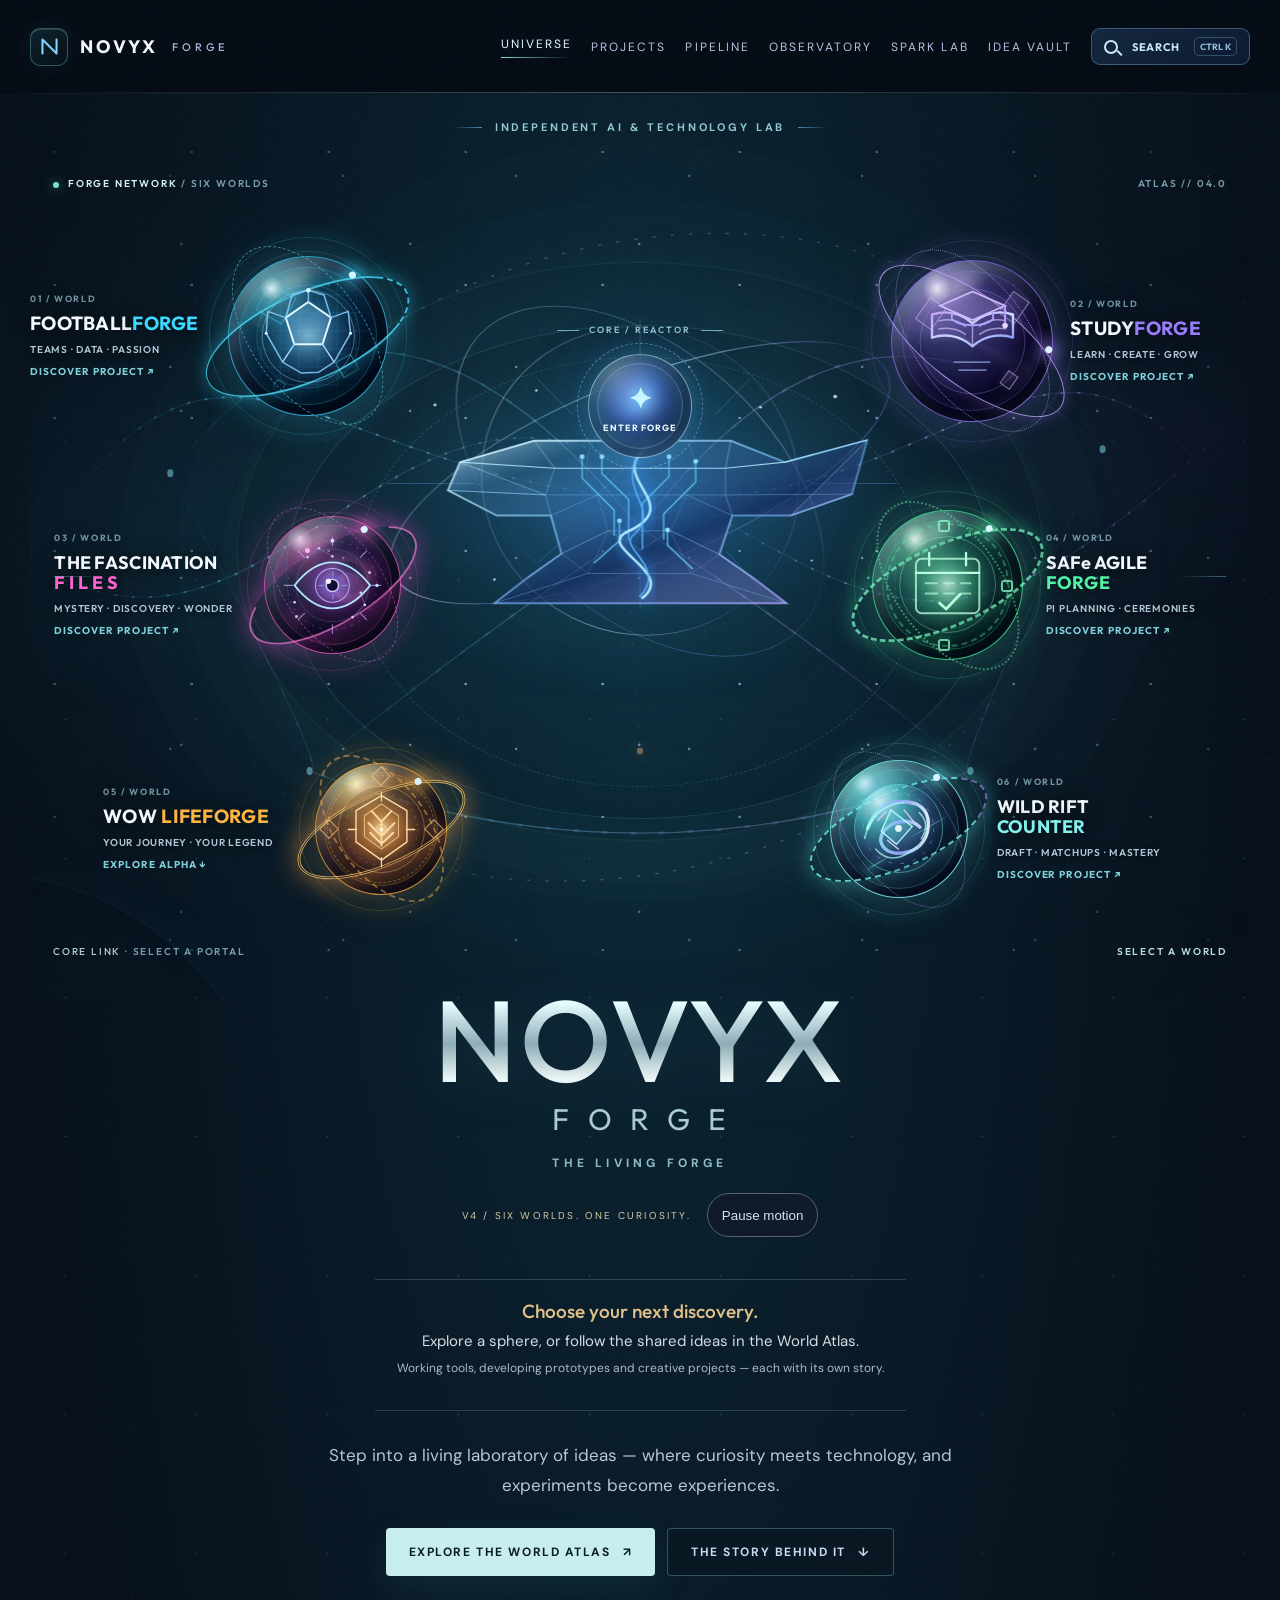
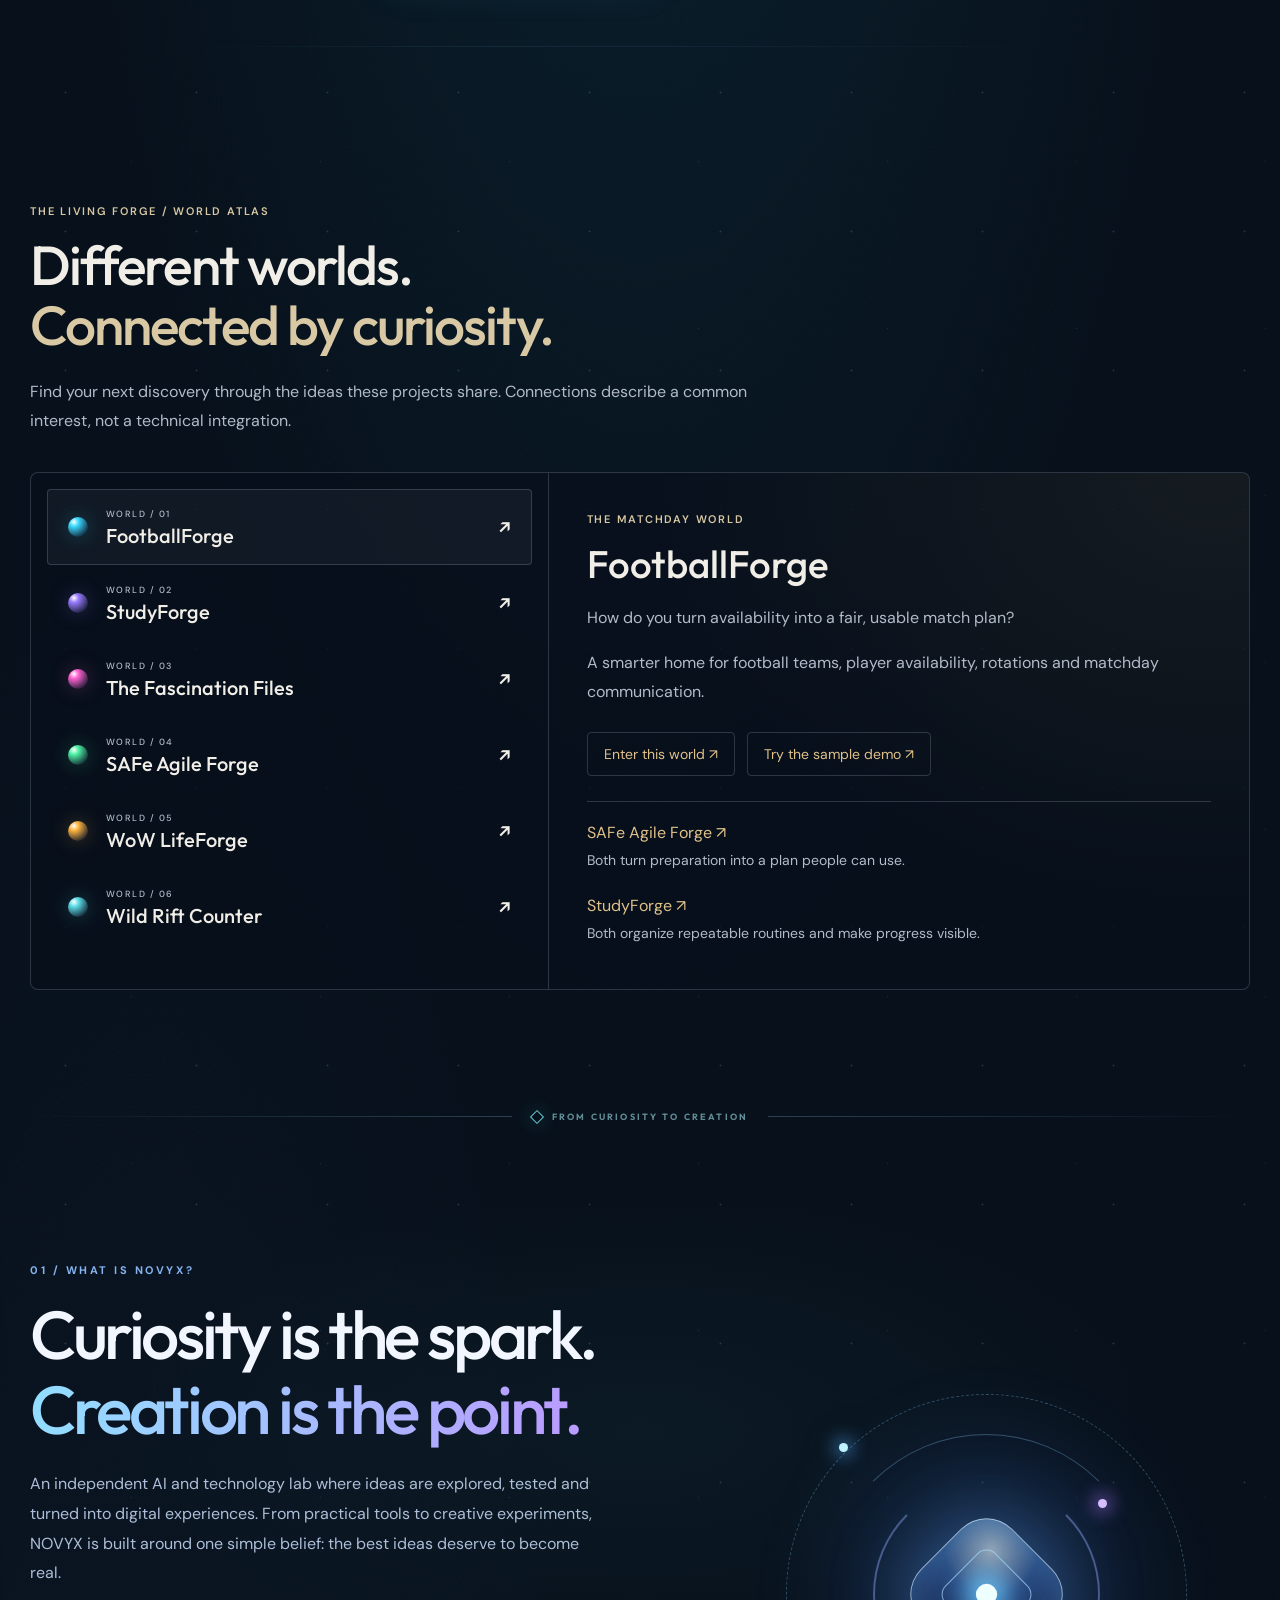
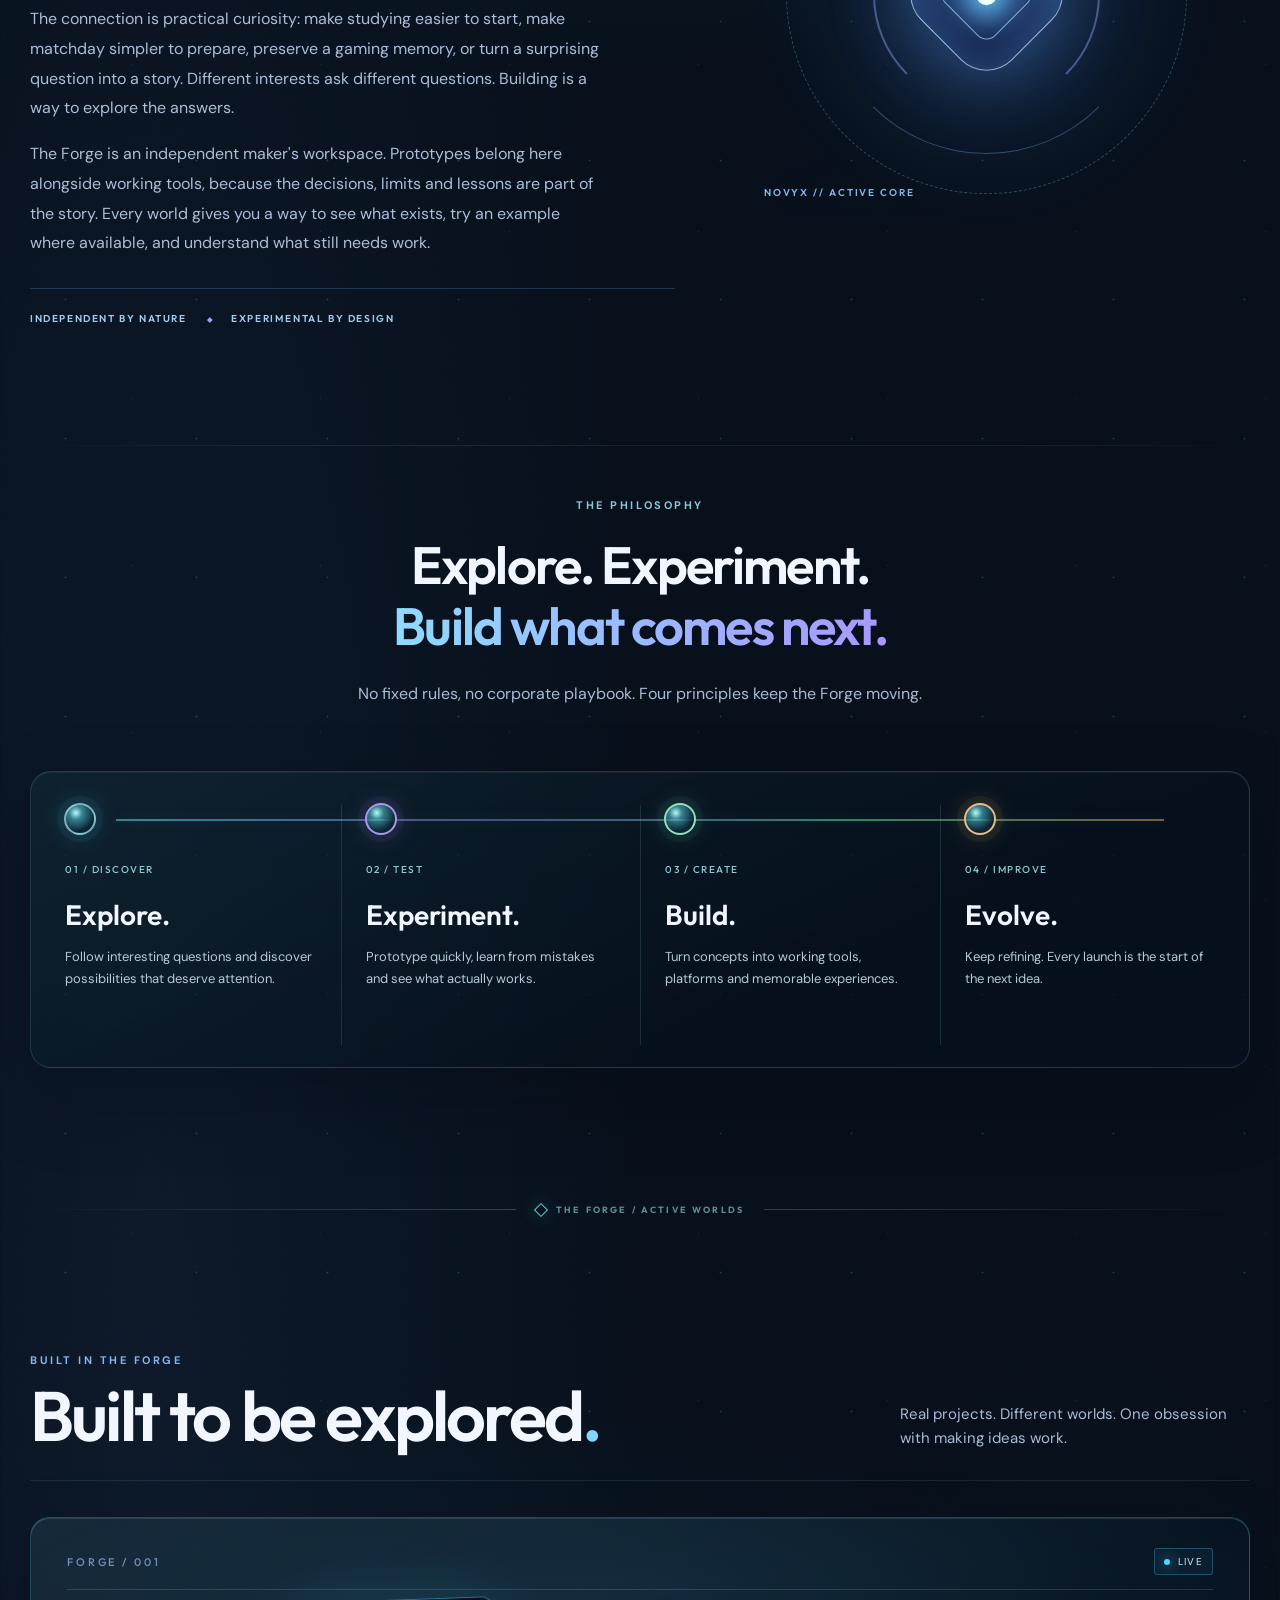
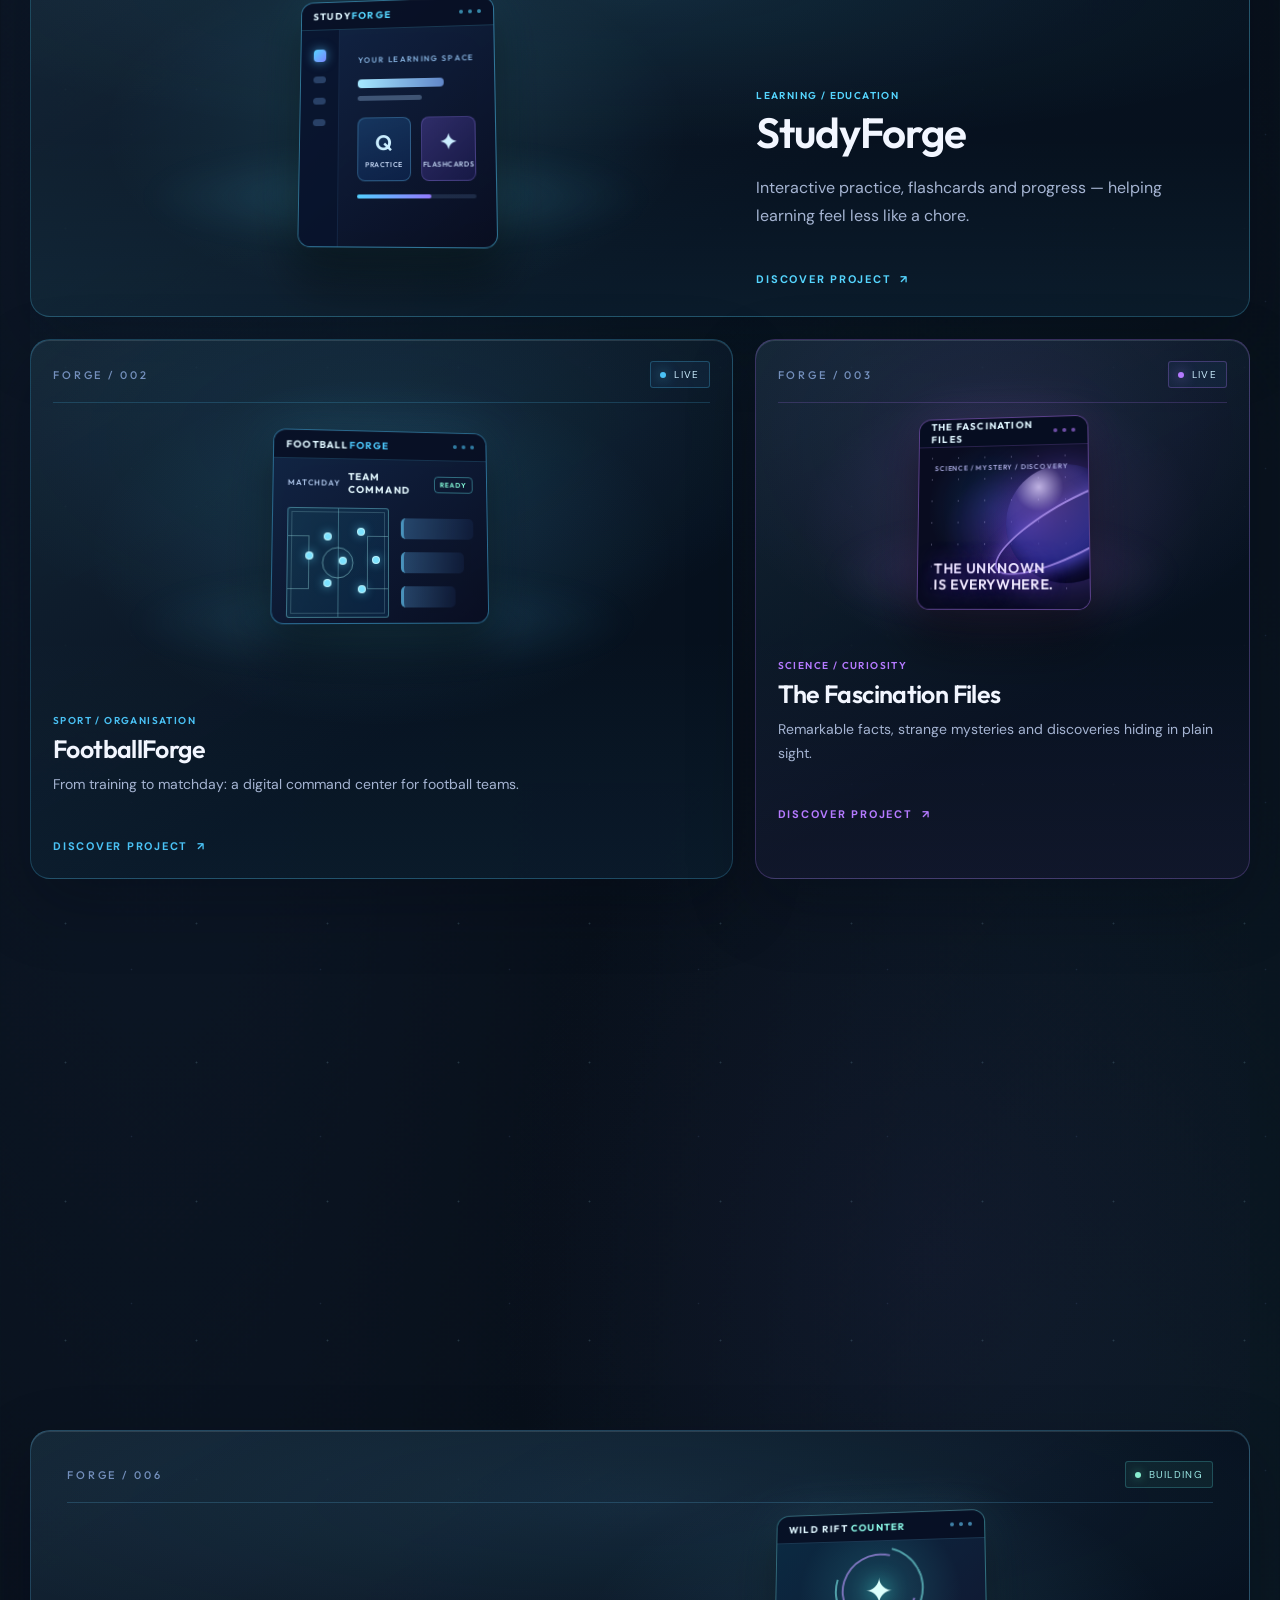
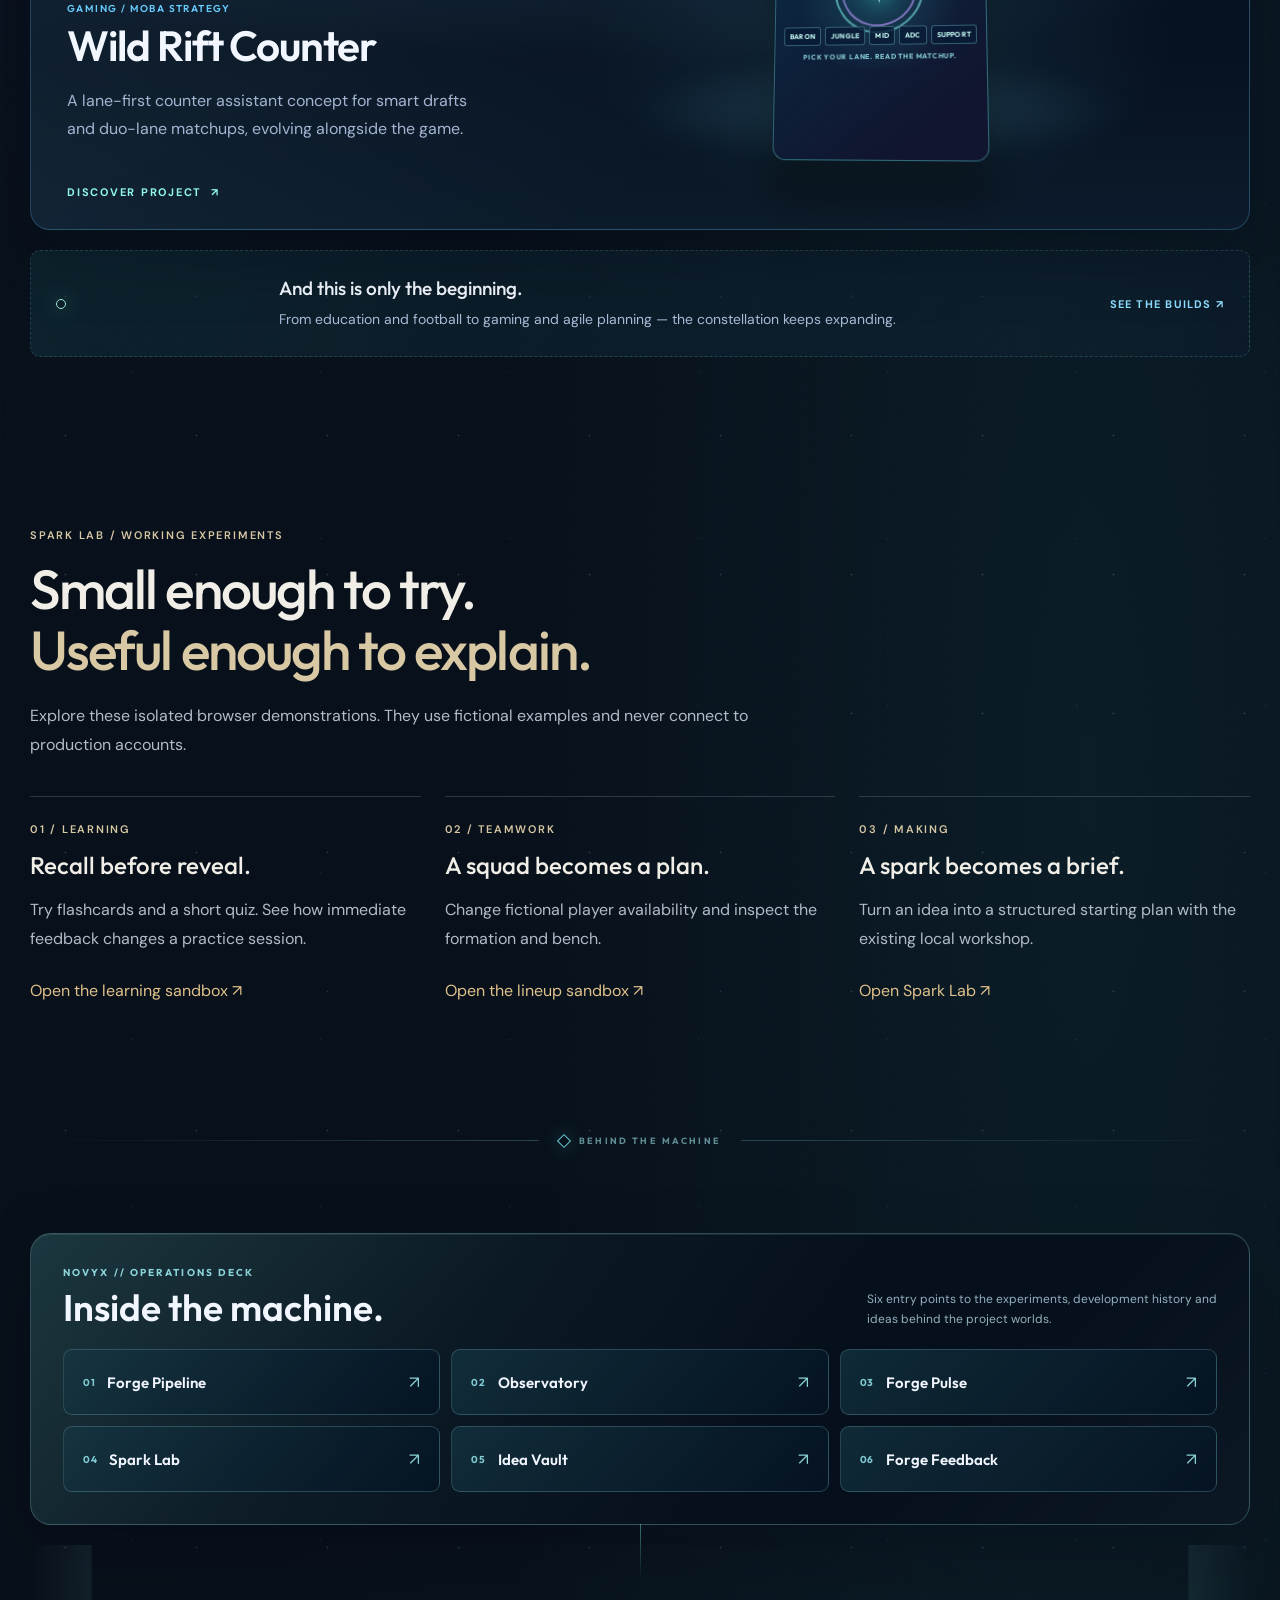
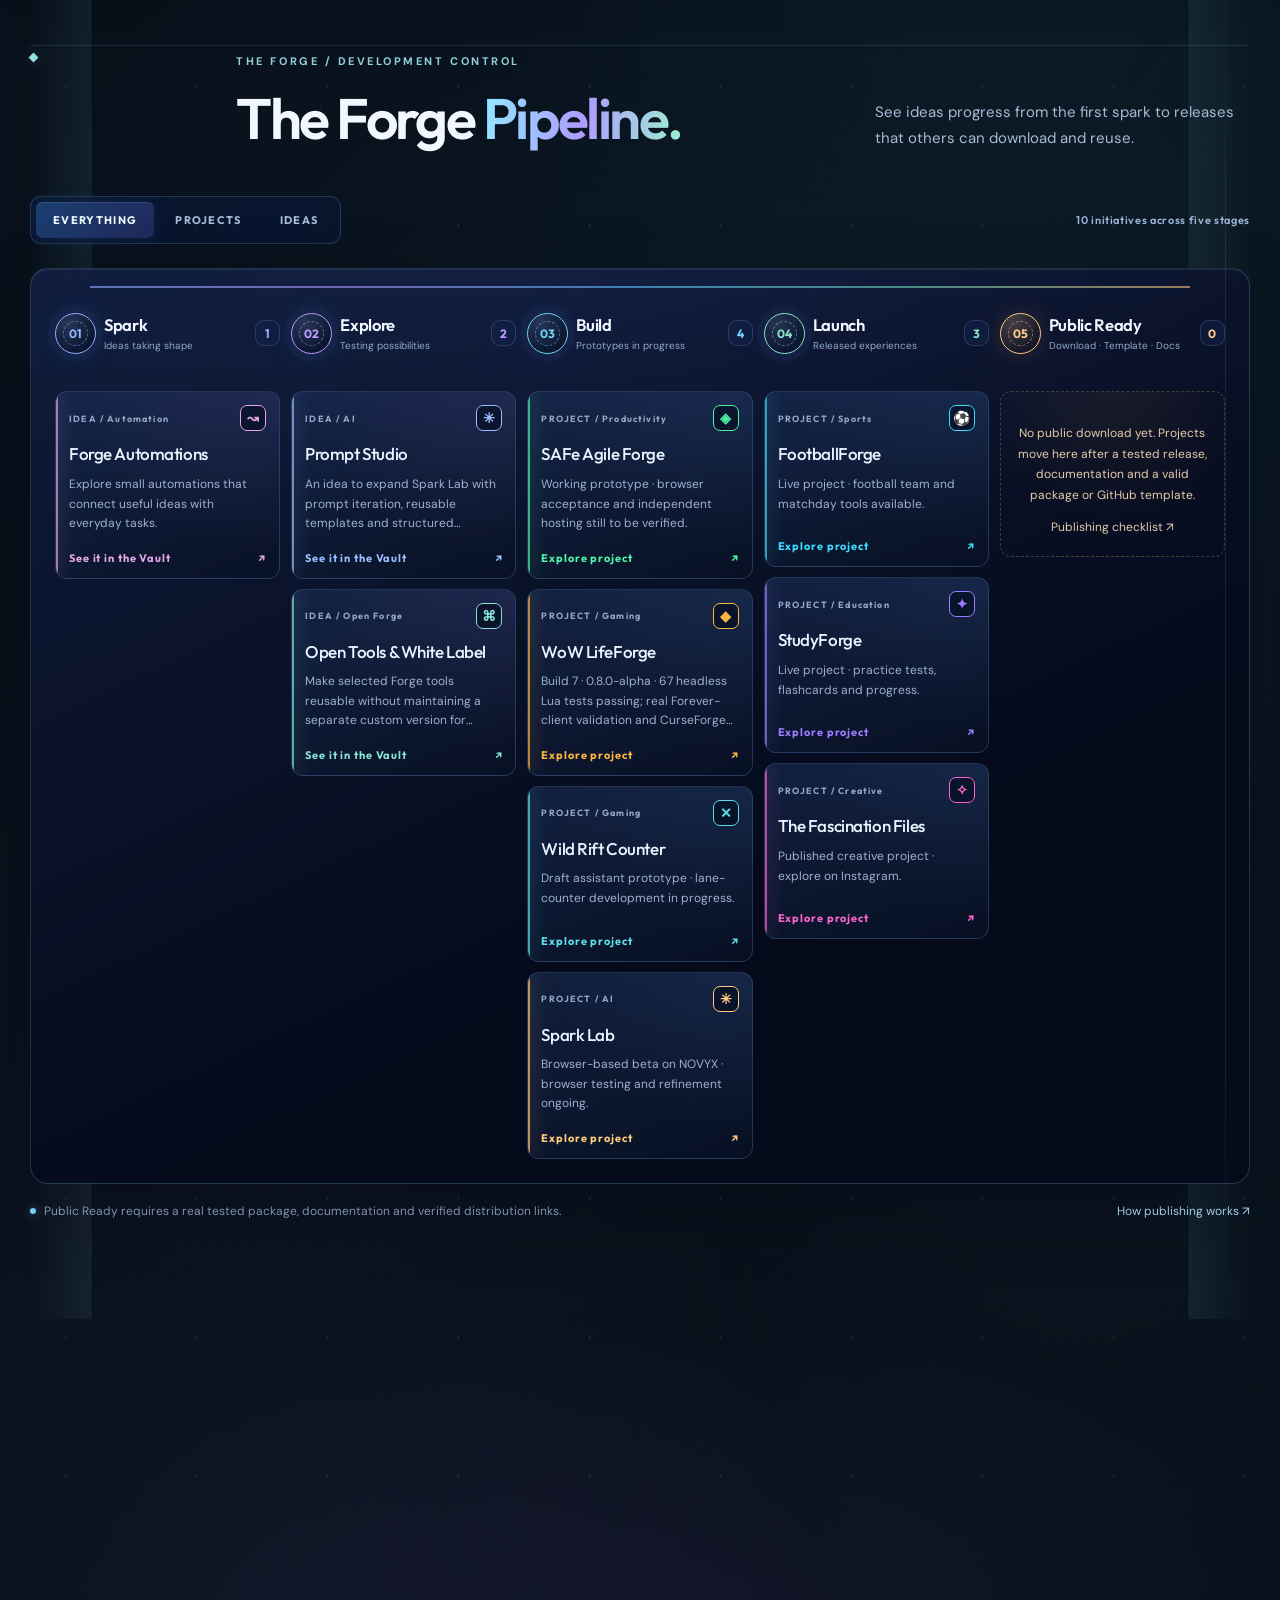
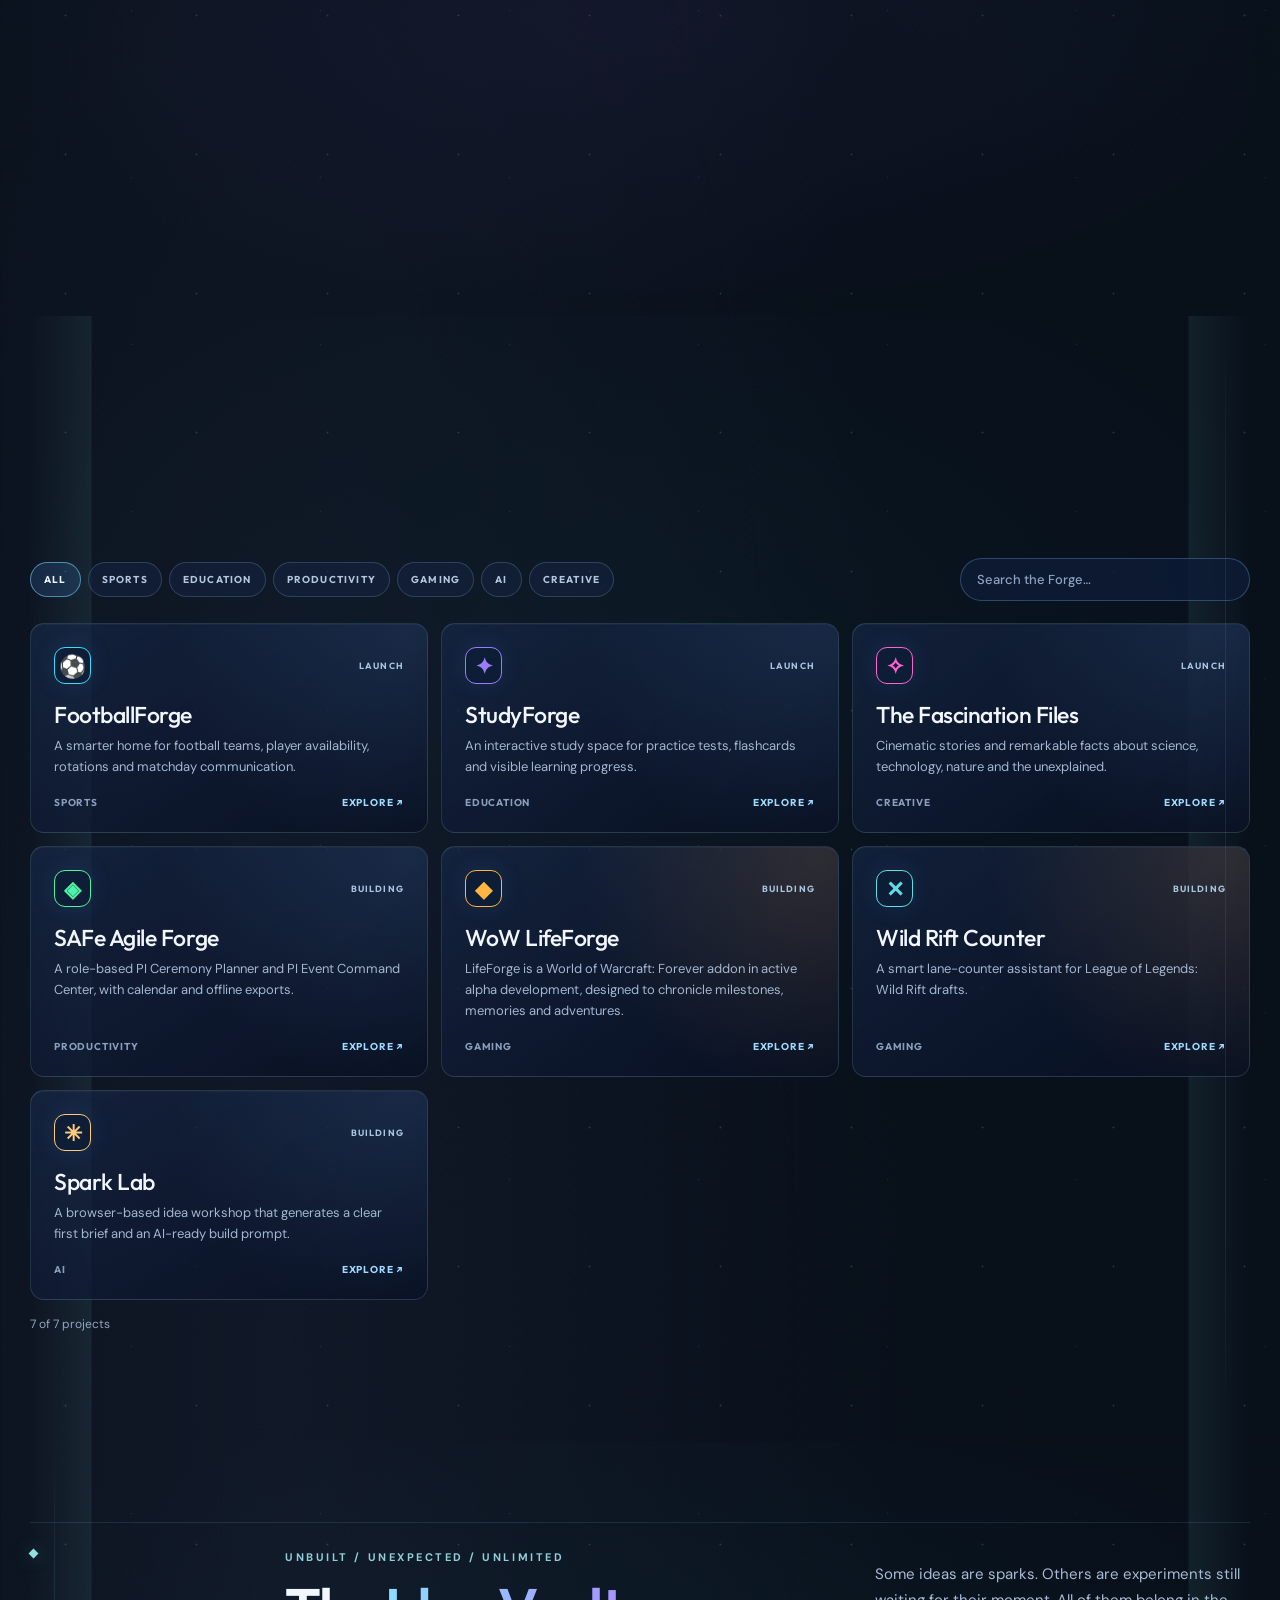
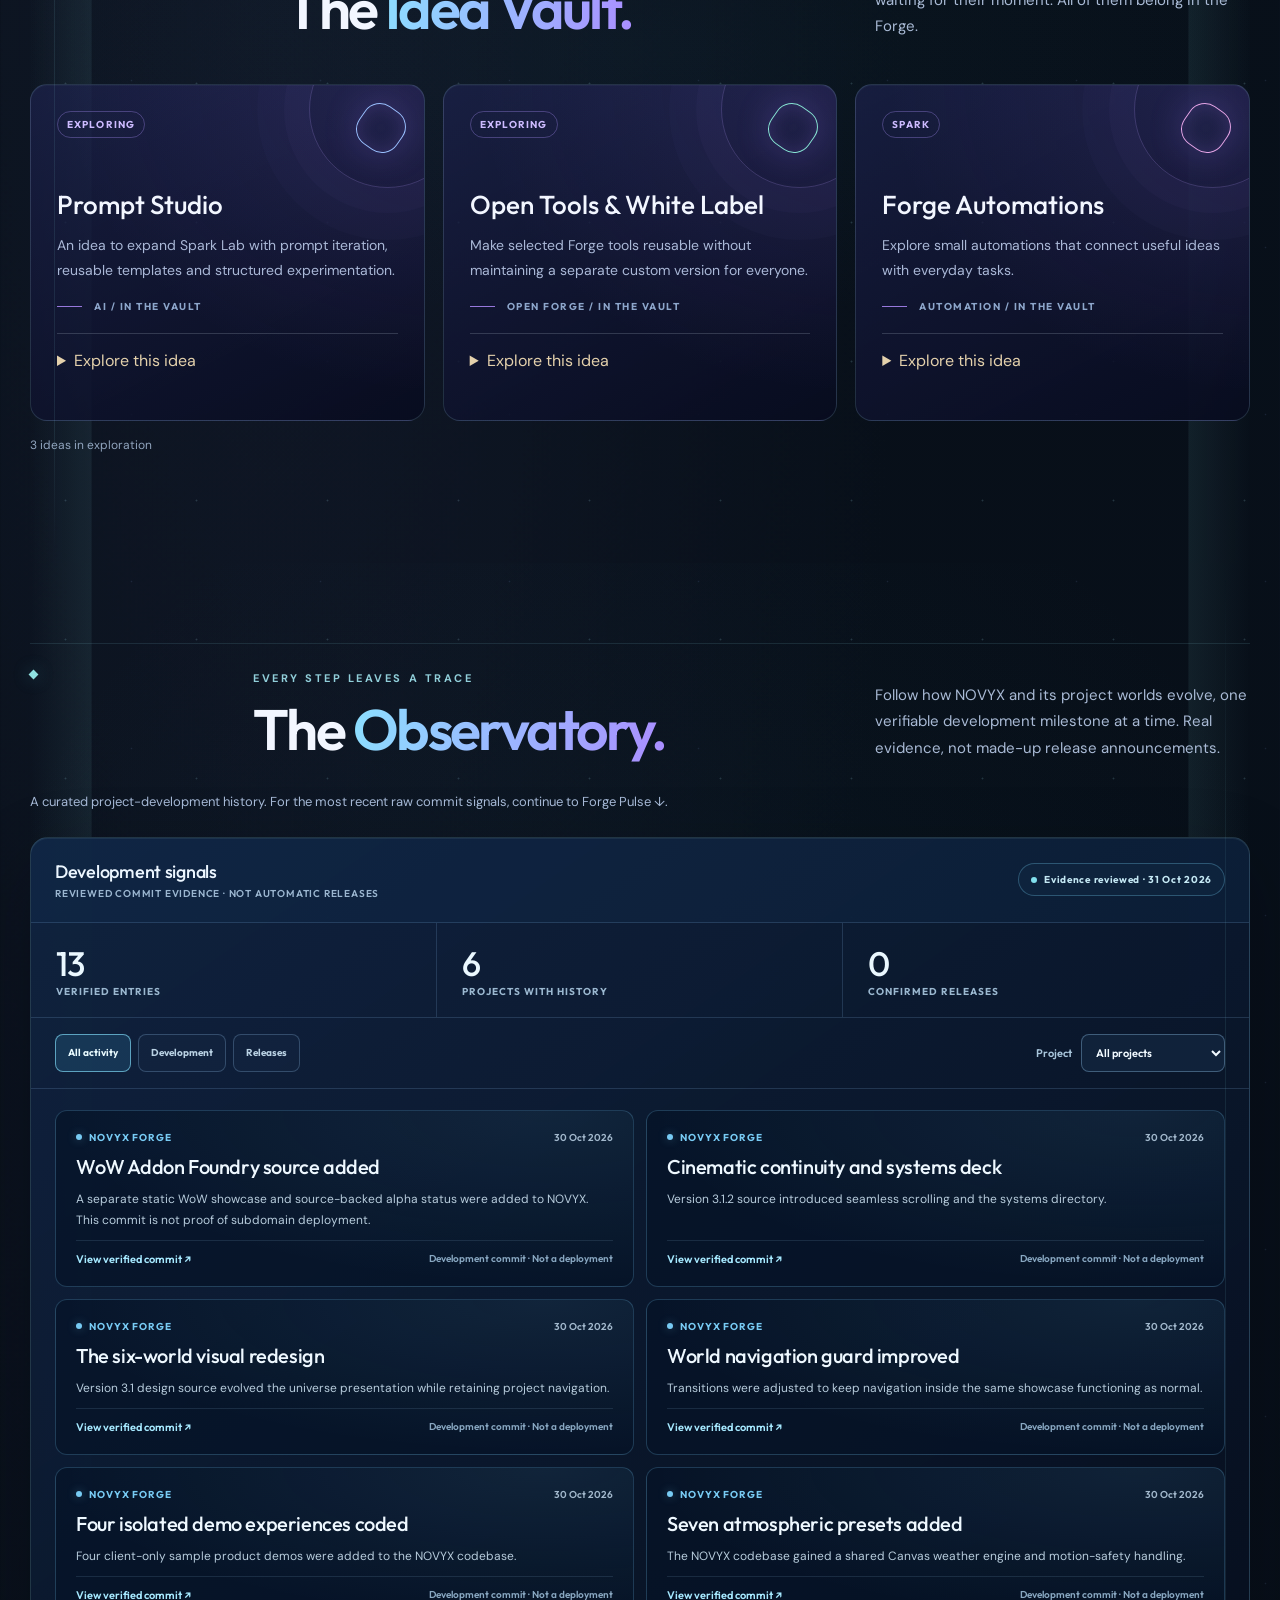
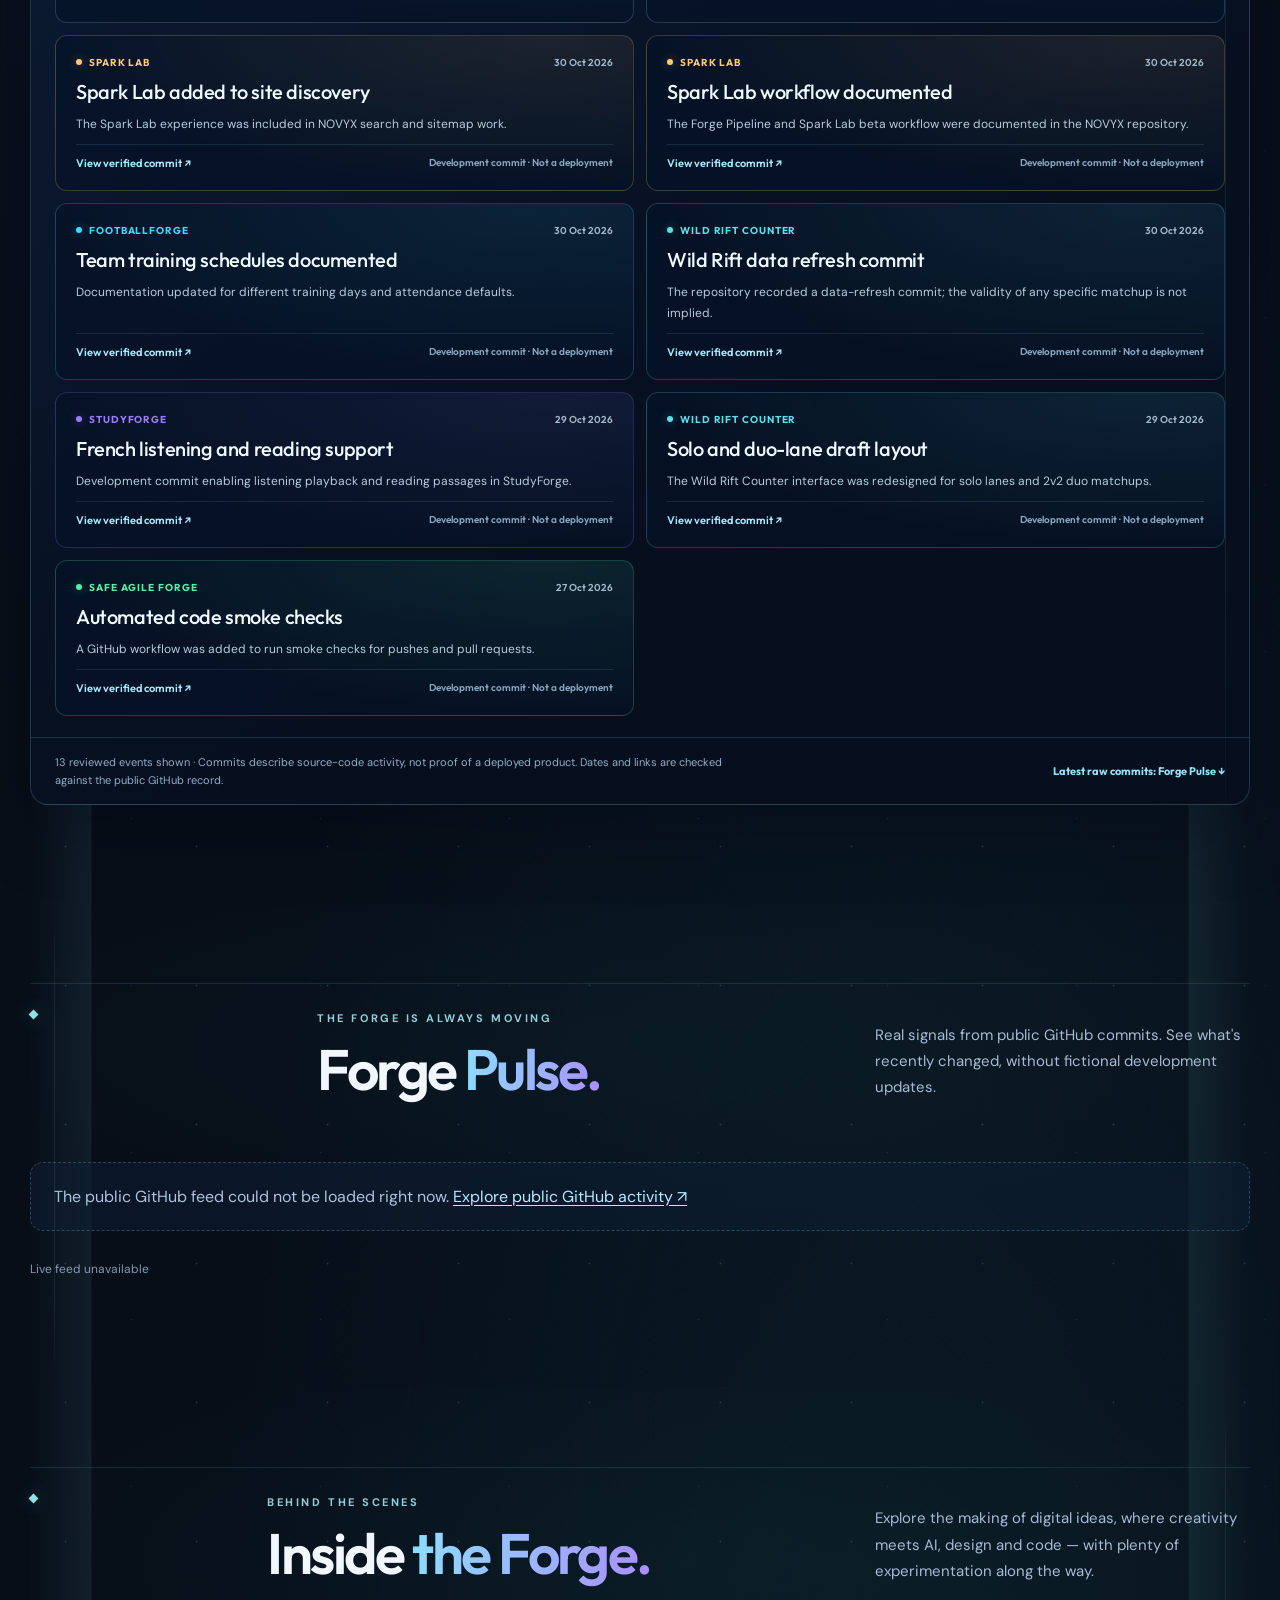
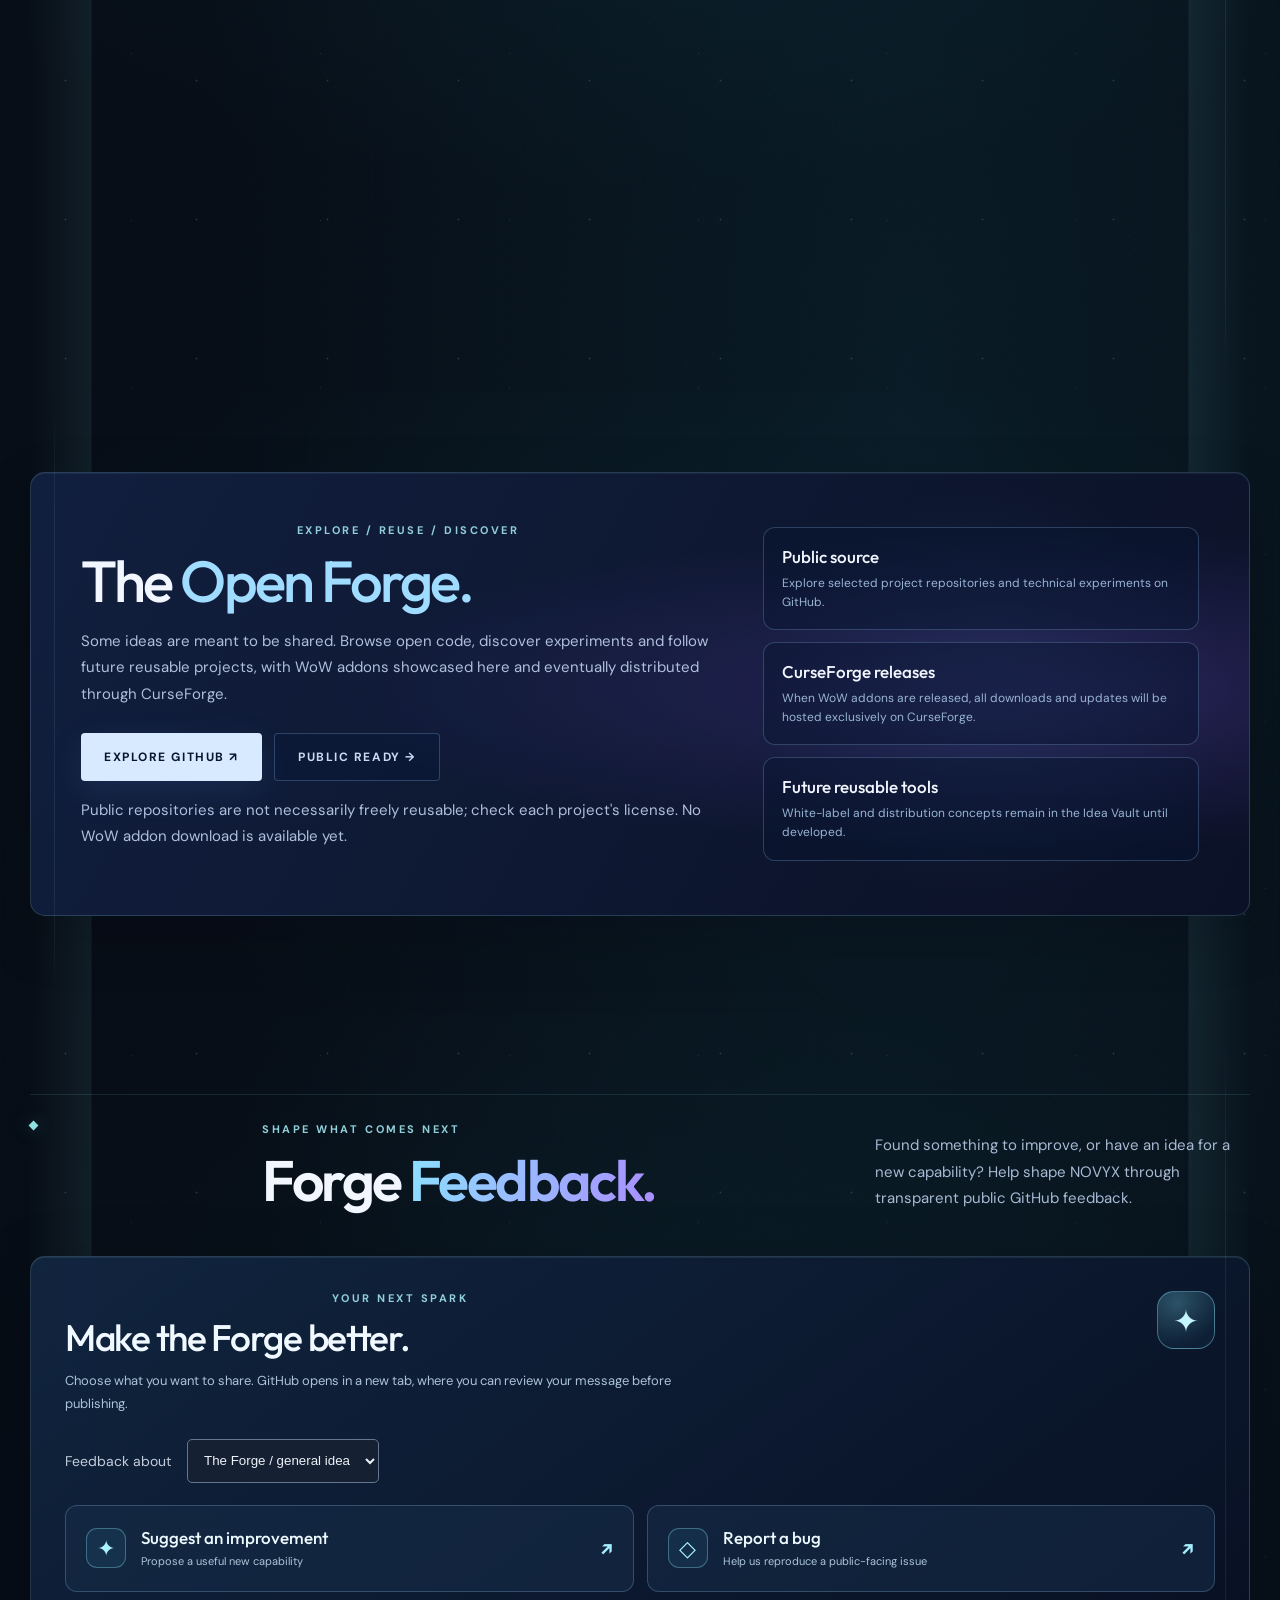
==== commit c96a10cc: "Build NOVYX FORGE 4.0 Living Forge review experience" ====
--- a/index.html
+++ b/index.html
@@ -5,9 +5,9 @@
   <meta name="viewport" content="width=device-width,initial-scale=1">
   <meta name="theme-color" content="#050917">
   <meta name="description" content="NOVYX FORGE is a living independent AI and technology lab. Explore six interactive project worlds, seven atmospheric experiences, the Idea Vault, Forge Pulse, gaming tools, learning platforms and experiments.">
-  <meta property="og:title" content="NOVYX FORGE — Ideas Forged Into Reality">
+  <meta property="og:title" content="NOVYX FORGE 4.0 — The Living Forge">
   <meta property="og:description" content="Explore. Experiment. Build. Enter an independent AI and technology lab where ideas become experiences.">
-  <title>NOVYX FORGE — Ideas Forged Into Reality</title>
+  <title>NOVYX FORGE 4.0 — The Living Forge</title>
   <link rel="preconnect" href="https://fonts.googleapis.com">
   <link rel="preconnect" href="https://fonts.gstatic.com" crossorigin>
   <link href="https://fonts.googleapis.com/css2?family=DM+Sans:wght@400;500;600;700&family=Outfit:wght@300;400;500;600;700;800&display=swap" rel="stylesheet">
@@ -604,7 +604,7 @@
   <link rel="stylesheet" href="./forge-world-navigation.css?v=2">
   <link rel="stylesheet" href="./forge-observatory.css?v=1">
   <link rel="stylesheet" href="./forge-feedback.css?v=2">
-  <link rel="stylesheet" href="./forge-search.css?v=2">
+  <link rel="stylesheet" href="./forge-search.css?v=40">
   <link rel="stylesheet" href="./forge-v31.css?v=1">
   <link rel="stylesheet" href="./forge-v311.css?v=1">
   <link rel="stylesheet" href="./forge-v312.css?v=1">
@@ -612,6 +612,9 @@
   <meta property="og:type" content="website">
   <meta property="og:url" content="https://novyxforge.com/">
   <meta name="twitter:card" content="summary">
+<link rel="stylesheet" href="./forge-v4.css?v=4">
+<script src="./forge-content.js?v=4" defer></script>
+<script src="./forge-v4.js?v=4" defer></script>
 </head>
 <body>
   <div class="site-progress" aria-hidden="true"></div><div class="ambient-mesh" aria-hidden="true"></div><div class="noise" aria-hidden="true"></div><div class="sky" aria-hidden="true"></div>
@@ -631,7 +634,7 @@
         <div class="v311-cosmos" aria-hidden="true"></div>
         <div class="v31-stage-field" aria-hidden="true"></div>
         <div class="v31-stage-hud" aria-hidden="true">
-          <div class="v31-hud-top"><span><i class="v31-hud-led"></i><strong>FORGE NETWORK</strong> / SIX WORLDS</span><span>ATLAS // 03.1.2</span></div>
+          <div class="v31-hud-top"><span><i class="v31-hud-led"></i><strong>FORGE NETWORK</strong> / SIX WORLDS</span><span>ATLAS // 04.0</span></div>
           <span class="v31-stage-tick left"></span><span class="v31-stage-tick right"></span>
           <div class="v31-hud-bottom"><span><strong>CORE LINK</strong> · SELECT A PORTAL</span><span class="v31-focus-state" id="v31-focus-state">SELECT A WORLD</span></div>
         </div>
@@ -820,7 +823,7 @@
           </svg><span class="orb-orbit"></span></span>
         <span class="sphere-caption">WOW <span>LIFEFORGE</span></span>
         <span class="sphere-description">Your Journey · Your Legend</span>
-        <span class="arrow">Explore concept ↓</span>
+        <span class="arrow">Explore alpha ↓</span>
       </a>
 
       <a class="sphere-link sixth" href="./project.html?project=wildrift-counter" aria-label="Discover Wild Rift Counter, the Arcane Wind project world">
@@ -852,19 +855,24 @@
       </a>
       </div>
       <h1 class="main-title"><span class="novyx-word">NOVYX</span> <span class="forge-word">FORGE</span></h1>
-      <div class="hero-tagline">Explore &nbsp;·&nbsp; Experiment &nbsp;·&nbsp; Build</div>
+      <div class="hero-tagline">THE LIVING FORGE</div>
+      <div class="v4-toolbar"><span>V4 / SIX WORLDS. ONE CURIOSITY.</span><button id="forge-motion" type="button" aria-pressed="false">Pause motion</button></div>
+      <div class="v4-portal-preview" id="portal-preview"><strong>Choose your next discovery.</strong><p>Explore a sphere, or follow the shared ideas in the World Atlas.</p><small>Working tools, developing prototypes and creative projects — each with its own story.</small></div>
       <p class="hero-desc">Step into a living laboratory of ideas — where curiosity meets technology, and experiments become experiences.</p>
-      <div class="hero-actions"><a class="btn btn-primary" href="#projects">Explore projects <span aria-hidden="true">↗</span></a><a class="btn btn-outline" href="#about">The story behind it <span aria-hidden="true">↓</span></a></div>
+      <div class="hero-actions"><a class="btn btn-primary" href="#world-atlas">Explore the World Atlas <span aria-hidden="true">↗</span></a><a class="btn btn-outline" href="#about">The story behind it <span aria-hidden="true">↓</span></a></div>
       <div class="glass-divider" aria-hidden="true"></div>
     </section>
 
+    <!-- V4 ATLAS START --><section class="container v4-section" id="world-atlas" aria-labelledby="atlas-heading"><div class="v4-section-head"><span class="v4-kicker">THE LIVING FORGE / WORLD ATLAS</span><h2 id="atlas-heading">Different worlds.<br><em>Connected by curiosity.</em></h2><p>Find your next discovery through the ideas these projects share. Connections describe a common interest, not a technical integration.</p></div>
+      <div class="v4-atlas-layout"><div class="v4-world-list" aria-label="Select a world to explore its connections"><button type="button" data-atlas-world="footballforge" aria-pressed="true" style="--world-accent:#3CDAFF"><span class="v4-world-dot" aria-hidden="true"></span><span><small>WORLD / 01</small>FootballForge</span><span aria-hidden="true">↗</span></button><button type="button" data-atlas-world="studyforge" aria-pressed="false" style="--world-accent:#9B7CFF"><span class="v4-world-dot" aria-hidden="true"></span><span><small>WORLD / 02</small>StudyForge</span><span aria-hidden="true">↗</span></button><button type="button" data-atlas-world="fascination-files" aria-pressed="false" style="--world-accent:#FF63CF"><span class="v4-world-dot" aria-hidden="true"></span><span><small>WORLD / 03</small>The Fascination Files</span><span aria-hidden="true">↗</span></button><button type="button" data-atlas-world="safeforge" aria-pressed="false" style="--world-accent:#50F3A6"><span class="v4-world-dot" aria-hidden="true"></span><span><small>WORLD / 04</small>SAFe Agile Forge</span><span aria-hidden="true">↗</span></button><button type="button" data-atlas-world="wow-lifeforge" aria-pressed="false" style="--world-accent:#FFB541"><span class="v4-world-dot" aria-hidden="true"></span><span><small>WORLD / 05</small>WoW LifeForge</span><span aria-hidden="true">↗</span></button><button type="button" data-atlas-world="wildrift-counter" aria-pressed="false" style="--world-accent:#5EDFE7"><span class="v4-world-dot" aria-hidden="true"></span><span><small>WORLD / 06</small>Wild Rift Counter</span><span aria-hidden="true">↗</span></button></div><div class="v4-atlas-detail" id="atlas-detail" aria-live="polite"><span class="v4-kicker">THE MATCHDAY WORLD</span><h3>FootballForge</h3><p>How do you turn availability into a fair, usable match plan?</p><p>A smarter home for football teams, player availability, rotations and matchday communication.</p><div class="v4-atlas-actions"><a href="./world-footballforge.html">Enter this world <span aria-hidden="true">↗</span></a><a href="./world-footballforge.html#try-demo">Try the sample demo <span aria-hidden="true">↗</span></a></div><div class="v4-connection-list"><article><a href="./world-safeforge.html">SAFe Agile Forge <span aria-hidden="true">↗</span></a><p>Both turn preparation into a plan people can use.</p></article><article><a href="./world-studyforge.html">StudyForge <span aria-hidden="true">↗</span></a><p>Both organize repeatable routines and make progress visible.</p></article></div></div></div><noscript><p>Explore the worlds directly:</p><p><a href="./world-footballforge.html">FootballForge</a></p><p><a href="./world-studyforge.html">StudyForge</a></p><p><a href="./world-fascination-files.html">The Fascination Files</a></p><p><a href="./world-safeforge.html">SAFe Agile Forge</a></p><p><a href="./world-wow-lifeforge.html">WoW LifeForge</a></p><p><a href="./world-wildrift-counter.html">Wild Rift Counter</a></p><p><a href="./world-spark-lab.html">Spark Lab</a></p></noscript></section><!-- V4 ATLAS END -->
     <div class="v312-seam" aria-hidden="true"><span>FROM CURIOSITY TO CREATION</span></div>
     <section class="container about-section" id="about" aria-labelledby="about-heading">
       <div class="about-copy reveal">
         <div class="section-kicker">01 / What is NOVYX?</div>
         <h2 class="feature-heading" id="about-heading">Curiosity is the spark.<br><em>Creation is the point.</em></h2>
         <p>An independent AI and technology lab where ideas are explored, tested and turned into digital experiences. From practical tools to creative experiments, NOVYX is built around one simple belief: the best ideas deserve to become real.</p>
-        <p>It starts with curiosity. The rest is experimentation, design, code and a willingness to discover something unexpected.</p>
+        <p>The connection is practical curiosity: make studying easier to start, make matchday simpler to prepare, preserve a gaming memory, or turn a surprising question into a story. Different interests ask different questions. Building is a way to explore the answers.</p>
+        <p>The Forge is an independent maker's workspace. Prototypes belong here alongside working tools, because the decisions, limits and lessons are part of the story. Every world gives you a way to see what exists, try an example where available, and understand what still needs work.</p>
         <div class="about-meta"><span>Independent by nature</span><span>Experimental by design</span></div>
       </div>
       <div class="forge-reactor reveal" aria-hidden="true">
@@ -956,14 +964,14 @@
             
           </div>
         </a>
-        <a class="project project-wow reveal" href="./project.html?project=wow-lifeforge" aria-label="Discover WoW LifeForge addon concept">
-          <div class="project-top"><span class="project-number">FORGE / 005</span><span class="state concept-state"><span class="concept-dot"></span> Exploring</span></div>
+        <a class="project project-wow reveal" href="./project.html?project=wow-lifeforge" aria-label="Discover WoW LifeForge alpha development">
+          <div class="project-top"><span class="project-number">FORGE / 005</span><span class="state concept-state"><span class="concept-dot"></span> Alpha</span></div>
           <div class="project-art" aria-hidden="true">
             <div class="preview-window preview-wow"><div class="preview-bar"><span class="preview-brand">WOW <span>LIFEFORGE</span></span><span class="preview-dots"><i></i><i></i><i></i></span></div>
               <div class="wow-panel"><div class="wow-vfx"></div><div class="wow-runic"></div><div class="wow-smallprint"><span>YOUR CHARACTER</span><span>YOUR JOURNEY</span><span>YOUR LEGEND</span></div></div>
             </div>
           </div>
-          <div class="project-bottom"><span class="project-category">GAMING / WORLD OF WARCRAFT</span><h3>WoW LifeForge</h3><p>An addon concept to chronicle adventures, milestones and the moments that make a character legendary. Future downloads and updates via CurseForge only.</p><span class="project-arrow">Explore concept ↗</span></div>
+          <div class="project-bottom"><span class="project-category">GAMING / WORLD OF WARCRAFT</span><h3>WoW LifeForge</h3><p>An in-development Lua addon for recorded adventures, milestones and memories. Game-client validation is pending; future public downloads will use CurseForge.</p><span class="project-arrow">Explore alpha ↗</span></div>
         </a>
         <a class="project project-wildrift reveal" href="./project.html?project=wildrift-counter" aria-label="Discover Wild Rift Counter and its lane matchup prototype">
           <div class="project-top"><span class="project-number">FORGE / 006</span><span class="state concept-state"><span class="concept-dot"></span> Building</span></div>
@@ -985,6 +993,14 @@
     </section>
 
 
+    <section class="container v4-section" id="experiments" aria-labelledby="experiments-heading">
+      <div class="v4-section-head"><span class="v4-kicker">SPARK LAB / WORKING EXPERIMENTS</span><h2 id="experiments-heading">Small enough to try.<br><em>Useful enough to explain.</em></h2><p>Explore these isolated browser demonstrations. They use fictional examples and never connect to production accounts.</p></div>
+      <div class="v4-lab-grid">
+        <article><span class="v4-kicker">01 / LEARNING</span><h3>Recall before reveal.</h3><p>Try flashcards and a short quiz. See how immediate feedback changes a practice session.</p><a href="./world-studyforge.html#try-demo">Open the learning sandbox ↗</a></article>
+        <article><span class="v4-kicker">02 / TEAMWORK</span><h3>A squad becomes a plan.</h3><p>Change fictional player availability and inspect the formation and bench.</p><a href="./world-footballforge.html#try-demo">Open the lineup sandbox ↗</a></article>
+        <article><span class="v4-kicker">03 / MAKING</span><h3>A spark becomes a brief.</h3><p>Turn an idea into a structured starting plan with the existing local workshop.</p><a href="./spark-lab.html">Open Spark Lab ↗</a></article>
+      </div>
+    </section>
     <div class="v312-seam" aria-hidden="true"><span>BEHIND THE MACHINE</span></div>
     <nav class="container v31-system-index" id="systems" aria-label="Forge systems directory">
       <div class="v31-system-head">
@@ -1303,12 +1319,12 @@
       });
     }
   </script>
-  <script src="./forge-experience.js?v=4" defer></script>
+  <script src="./forge-experience.js?v=40" defer></script>
   <script src="./forge-polish.js?v=5" defer></script>
-  <script src="./forge-world-navigation.js?v=4" defer></script>
-  <script src="./forge-observatory.js?v=2" defer></script>
+  <script src="./forge-world-navigation.js?v=40" defer></script>
+  <script src="./forge-observatory.js?v=40" defer></script>
   <script src="./forge-feedback.js?v=2" defer></script>
-  <script src="./forge-search.js?v=3" defer></script>
+  <script src="./forge-search.js?v=40" defer></script>
   <script src="./forge-v31.js?v=1" defer></script>
   <script src="./forge-v312.js?v=1" defer></script>
 
@@ -1327,6 +1343,7 @@
           <span><strong>Explore Worlds</strong><small>Travel directly to a project showcase</small></span><span class="reactor-arrow" aria-hidden="true">◎</span>
         </button>
         <div class="reactor-worlds" id="reactor-worlds" hidden></div>
+        <a class="reactor-action" href="#world-atlas"><span><strong>Follow the connections</strong><small>Discover shared ideas in the World Atlas</small></span><span aria-hidden="true">◎</span></a>
         <a class="reactor-action" href="./project.html?project=spark-lab">
           <span><strong>Forge an Idea</strong><small>Enter Spark Lab through its project showcase</small></span><span class="reactor-arrow" aria-hidden="true">✦</span>
         </a>
@@ -1334,9 +1351,9 @@
           <span><strong>Mission Control</strong><small>Track the Forge Pipeline and current projects</small></span><span class="reactor-arrow" aria-hidden="true">↗</span>
         </a>
       </div>
-      <div class="reactor-dialog-foot"><a id="reactor-home" href="#projects">Browse all projects ↗</a> · <a id="reactor-observatory" href="#observatory">Enter Observatory ↗</a> · NOVYX FORGE 3.1.2</div>
+      <div class="reactor-dialog-foot"><a id="reactor-home" href="#projects">Browse all projects ↗</a> · <a id="reactor-observatory" href="#observatory">Enter Observatory ↗</a> · NOVYX FORGE 4.0</div>
     </div>
   </dialog>
   <span id="novyx-world-status" role="status" aria-live="polite" aria-atomic="true"></span>
 </body>
-</html>+</html>
--- a/forge-search.css
+++ b/forge-search.css
@@ -63,3 +63,4 @@
  header nav.shell .brand{font-size:14px;letter-spacing:.08em}
  header nav.shell .back{font-size:8px;padding:9px 8px}
 }
+.forge-search-group{list-style:none;padding:16px 12px 6px;color:#cbb990;font-size:11px;text-transform:uppercase;letter-spacing:.14em}
--- a/forge-v4.css
+++ b/forge-v4.css
@@ -0,0 +1,64 @@
+/* V4 materials: warm ivory type, graphite surfaces, project-colored light. */
+:root{--v4-ink:#f0eee7;--v4-muted:#b2bbc9;--v4-line:rgba(196,209,225,.2);--world-accent:#e0c18b}
+.v4-kicker{display:block;color:#d8c8a4;font:600 11px/1.6 'DM Sans',sans-serif;letter-spacing:.16em;text-transform:uppercase}
+.v4-section-head{max-width:780px;margin-bottom:36px}
+.v4-section-head h2{font:500 clamp(30px,4.3vw,58px)/1.1 Outfit,sans-serif;letter-spacing:-.035em;color:var(--v4-ink);margin:14px 0 22px}
+.v4-section-head h2 em{font-style:normal;color:#d8c8a4}
+.v4-section-head p,.v4-section p,.v4-section li{color:var(--v4-muted);font-size:16px;line-height:1.8}
+.v4-section{padding-block:80px;scroll-margin-top:150px;position:relative}
+.v4-section h3{color:var(--v4-ink);font:500 24px/1.25 Outfit,sans-serif;margin:12px 0}
+.v4-section a{color:var(--accent,var(--world-accent));text-underline-offset:5px}
+.v4-section button:focus-visible,.v4-section a:focus-visible,.v4-section summary:focus-visible{outline:2px solid #f0d29d;outline-offset:5px}
+.v4-capabilities{display:grid;grid-template-columns:repeat(3,minmax(0,1fr));border-top:1px solid var(--v4-line);border-bottom:1px solid var(--v4-line)}
+.v4-capabilities article{padding:30px 26px 30px 0;min-width:0}
+.v4-capabilities article+article{padding-left:26px;border-left:1px solid var(--v4-line)}
+.v4-index{color:var(--accent,#d8c8a4);font:400 38px Outfit,sans-serif;opacity:.85}
+.v4-blueprint{margin-block:48px;padding:32px;background:linear-gradient(130deg,rgba(218,191,135,.055),rgba(12,23,38,.8));border:1px solid var(--v4-line);border-radius:4px}
+.v4-blueprint ol{display:grid;grid-template-columns:repeat(4,minmax(0,1fr));gap:18px;padding:0;list-style:none;counter-reset:flow}
+.v4-blueprint li{padding:18px 10px;border-top:1px solid var(--accent,#cbb990);counter-increment:flow;font-size:14px}
+.v4-blueprint li:before{content:'0' counter(flow) ' /';display:block;color:var(--accent,#cbb990);font-size:11px;letter-spacing:.12em;margin-bottom:10px}
+.v4-blueprint>p{font-size:13px;margin-bottom:0}
+.v4-decisions details{border-bottom:1px solid var(--v4-line);scroll-margin-top:160px}
+.v4-decisions summary{padding:25px 12px;cursor:pointer;color:var(--v4-ink);font:500 22px/1.5 Outfit,sans-serif}
+.v4-decisions summary span{display:block;color:#c7b894;font:500 10px/1.7 'DM Sans',sans-serif;letter-spacing:.13em}
+.v4-decisions details p{padding:0 12px 25px;max-width:850px;margin:0}
+.v4-decisions details[open]{background:rgba(210,195,155,.035)}
+.v4-horizon{display:grid;grid-template-columns:1fr 1.2fr;gap:42px;margin-block:50px;padding-block:30px;border-block:1px solid var(--v4-line)}
+.v4-horizon ul{margin:0;padding-left:22px}.v4-horizon li+li{margin-top:12px}
+.v4-evidence{padding:25px;border-left:2px solid var(--accent,#cbb990);background:rgba(12,21,35,.7)}
+.v4-evidence strong{font-size:18px;color:var(--v4-ink)}.v4-evidence li{font-size:14px}.v4-evidence ul{padding-left:18px;overflow-wrap:anywhere}
+.v4-connections{margin-top:50px}.v4-connections>div{display:grid;grid-template-columns:1fr 1fr;gap:22px}
+.v4-connections article{padding:25px;border:1px solid var(--v4-line);border-radius:4px;background:linear-gradient(145deg,rgba(199,174,125,.05),transparent)}
+.v4-connections a{font:500 23px Outfit,sans-serif}.v4-connections p{font-size:14px;margin-bottom:0}
+.v4-atlas-layout{display:grid;grid-template-columns:.85fr 1.15fr;border:1px solid var(--v4-line);background:rgba(7,15,27,.75);border-radius:8px;overflow:hidden}
+.v4-world-list{padding:16px;border-right:1px solid var(--v4-line)}
+.v4-world-list button{width:100%;display:flex;align-items:center;gap:18px;text-align:left;min-height:76px;padding:12px 20px;border:1px solid transparent;border-radius:4px;color:var(--v4-ink);background:transparent;cursor:pointer;font:500 20px Outfit,sans-serif}
+.v4-world-list button span:nth-child(2){flex:1}.v4-world-list small{display:block;color:var(--v4-muted);font:500 9px/2 'DM Sans',sans-serif;letter-spacing:.16em}
+.v4-world-list button[aria-pressed=true]{background:rgba(205,215,230,.05);border-color:var(--v4-line)}
+.v4-world-dot{width:20px;height:20px;border-radius:50%;background:radial-gradient(circle at 30% 25%,#fff,var(--world-accent) 22%,#0c1528 85%);box-shadow:0 0 20px color-mix(in srgb,var(--world-accent) 25%,transparent);flex-shrink:0}
+.v4-atlas-detail{padding:38px;min-width:0;background:radial-gradient(ellipse at 95% 0,rgba(217,187,118,.07),transparent 60%)}
+.v4-atlas-detail h3{font-size:clamp(28px,3vw,42px)}
+.v4-atlas-actions{display:flex;gap:12px;flex-wrap:wrap;margin:25px 0}.v4-atlas-actions a{padding:12px 16px;border:1px solid var(--v4-line);border-radius:4px;font-size:14px;text-decoration:none;min-height:44px}
+.v4-connection-list{border-top:1px solid var(--v4-line);padding-top:20px}.v4-connection-list article+article{margin-top:22px}.v4-connection-list p{font-size:14px;margin:5px 0}
+.v4-portal-preview{max-width:740px;margin:20px auto 8px;text-align:center;min-height:132px;padding:19px 22px;border-block:1px solid var(--v4-line)}
+.v4-portal-preview strong{color:var(--world-accent);font:500 19px Outfit,sans-serif}.v4-portal-preview p{margin:8px 0;color:#d7dce5;font-size:15px}.v4-portal-preview small{color:#aeb9ca;line-height:1.6;display:block;font-size:12px}
+.v4-toolbar{display:flex;gap:16px;align-items:center;justify-content:center;margin:22px 0;flex-wrap:wrap}.v4-toolbar span{color:#d8c8a4;font-size:10px;letter-spacing:.22em}.v4-toolbar button{background:#101a2b;color:#d9e2ef;border:1px solid #566174;padding:10px 14px;border-radius:30px;min-height:44px;cursor:pointer}
+.v4-lab-grid{display:grid;grid-template-columns:repeat(3,minmax(0,1fr));gap:24px}.v4-lab-grid article{border-top:1px solid var(--v4-line);padding-top:24px}.v4-lab-grid a{display:inline-block;min-height:44px;padding-block:10px}
+.v4-skip{position:fixed;top:-100px;left:12px;z-index:10000;padding:14px;background:#f5eedf;color:#111}.v4-skip:focus{top:12px}
+.v4-section [hidden]{display:none!important}
+.v4-motion-paused *,.v4-motion-paused *::before,.v4-motion-paused *::after,.v4-page-hidden *{animation-play-state:paused!important;scroll-behavior:auto!important}
+.v4-motion-paused .world-gate{display:none!important}
+.universe .forge-core{filter:drop-shadow(0 0 22px var(--selected-world,#cfb87d))}
+@media(max-width:800px){.v4-section{padding-block:50px}.v4-atlas-layout{grid-template-columns:1fr}.v4-world-list{display:grid;grid-template-columns:1fr 1fr;border-right:0;border-bottom:1px solid var(--v4-line);padding:10px}.v4-world-list button{padding:12px;font-size:15px;gap:10px}.v4-atlas-detail{padding:25px}.v4-capabilities{grid-template-columns:1fr}.v4-capabilities article,.v4-capabilities article+article{padding:23px 0;border-left:0}.v4-capabilities article+article{border-top:1px solid var(--v4-line)}.v4-horizon{grid-template-columns:1fr;gap:10px}.v4-blueprint{padding:24px}.v4-blueprint ol{grid-template-columns:1fr 1fr}.v4-lab-grid{grid-template-columns:1fr}.v4-connections>div{grid-template-columns:1fr}.v4-portal-preview{min-height:155px}}
+@media(prefers-reduced-motion:reduce){.v4-section *{animation:none!important;transition:none!important}.v4-section{scroll-behavior:auto}}
+.vault-question{margin-top:20px;border-top:1px solid var(--v4-line);padding-top:16px}.vault-question summary{cursor:pointer;min-height:44px;color:#e4d1ac}.vault-question a{display:inline-block;padding:12px 0;color:#e4d1ac}
+.timeline-controls{display:flex;align-items:center;gap:16px;margin:22px 0;color:#c5cddb;font-size:14px}.timeline-controls select{background:#152033;color:#edf1f7;padding:12px;border:1px solid #65768f;border-radius:5px;min-height:44px}
+.world-nav.v4-aux-nav{display:block;height:auto;gap:0}.v4-aux-nav .world-nav-link{min-height:44px}
+.world-gate[data-identity=rain] .world-gate-ring{border-radius:5%;transform:rotate(90deg);border-style:dashed}
+.world-gate[data-identity=snow] .world-gate-ring{border-radius:12%;border-style:double}
+.world-gate[data-identity=meteors] .world-gate-ring{border-style:dotted;box-shadow:0 0 45px rgba(255,99,207,.12)}
+.world-gate[data-identity=fog] .world-gate-ring{border-radius:0;border-style:dashed}
+.world-gate[data-identity=storm] .world-gate-ring{border-radius:18%;rotate:45deg;border-style:double}
+.world-gate[data-identity=wind] .world-gate-ring{border-radius:5% 80%;rotate:-35deg}
+.world-gate[data-identity=sunrise] .world-gate-ring{border-style:double;border-width:6px}
+@media(pointer:coarse),(max-width:600px){.hero-particles{display:none}.sphere-link .orb-orbit,.sphere-link .orb-orbit-back{animation-duration:35s!important}}
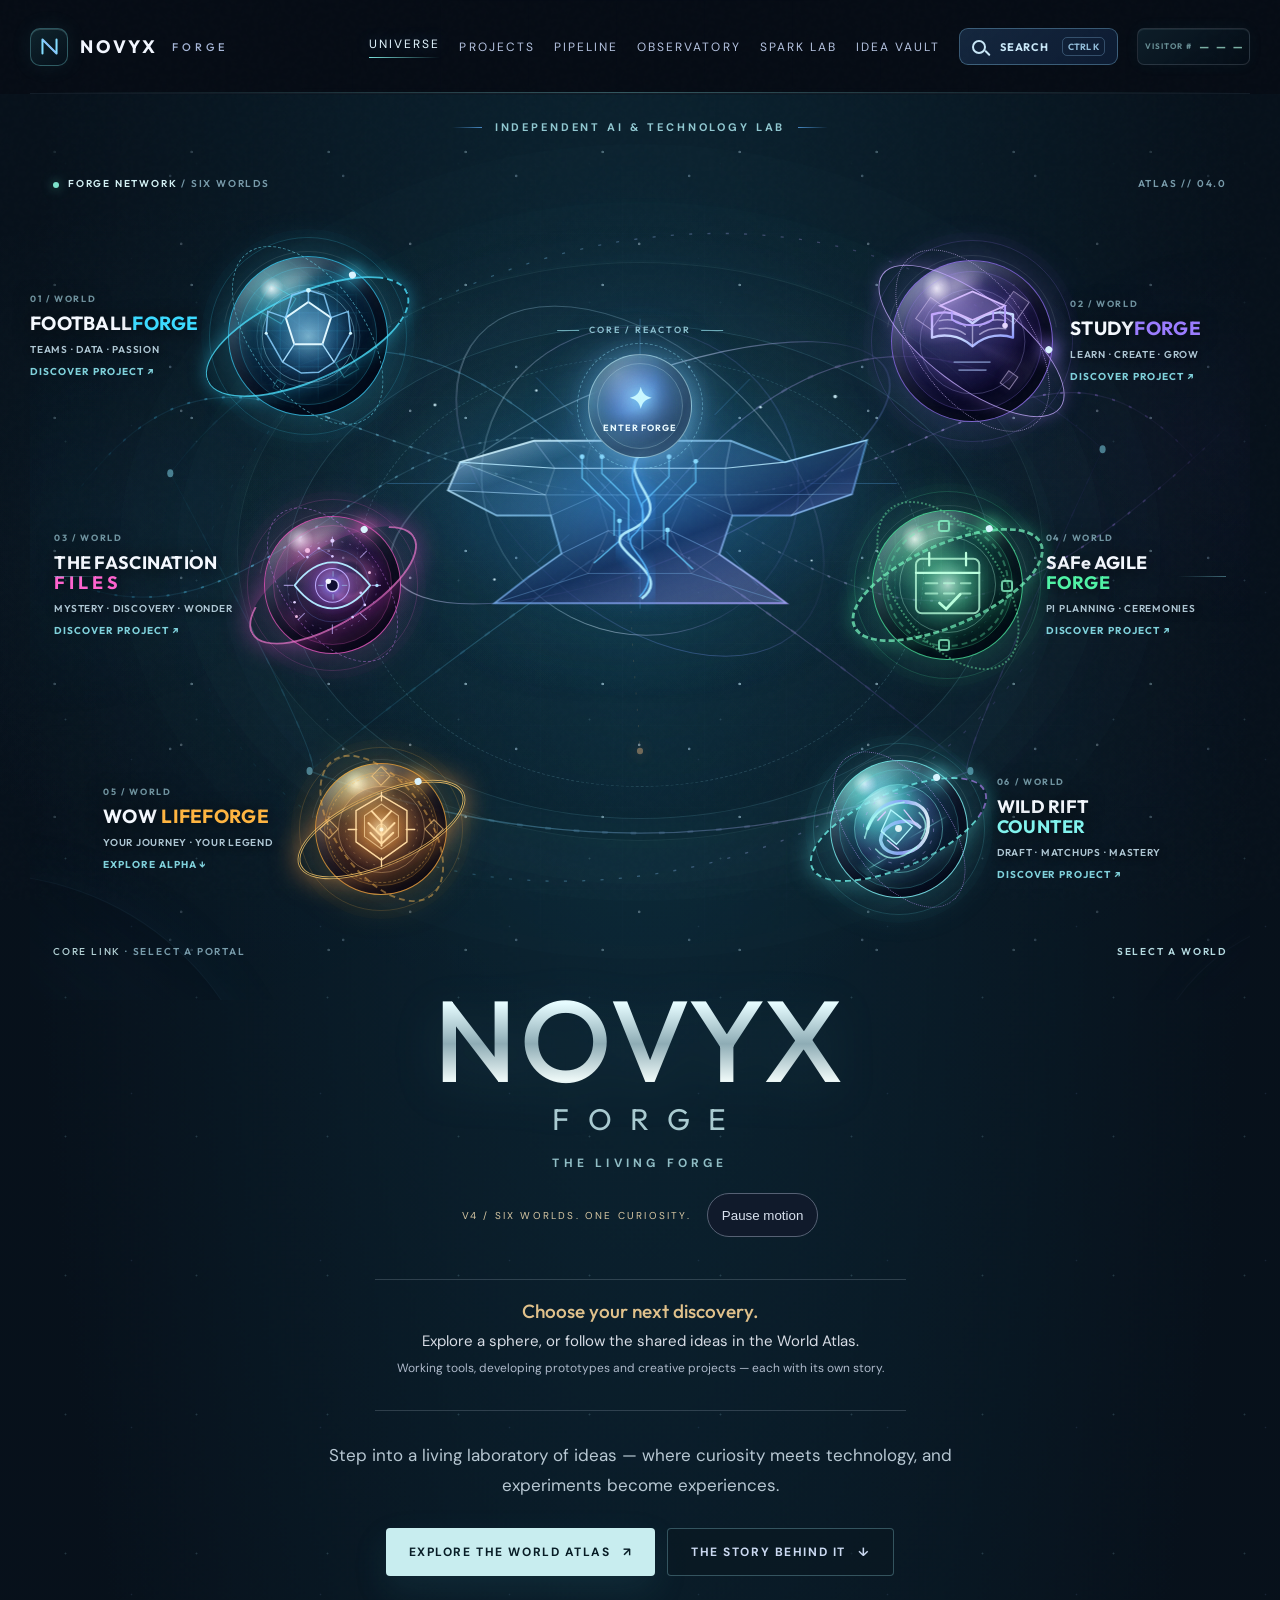
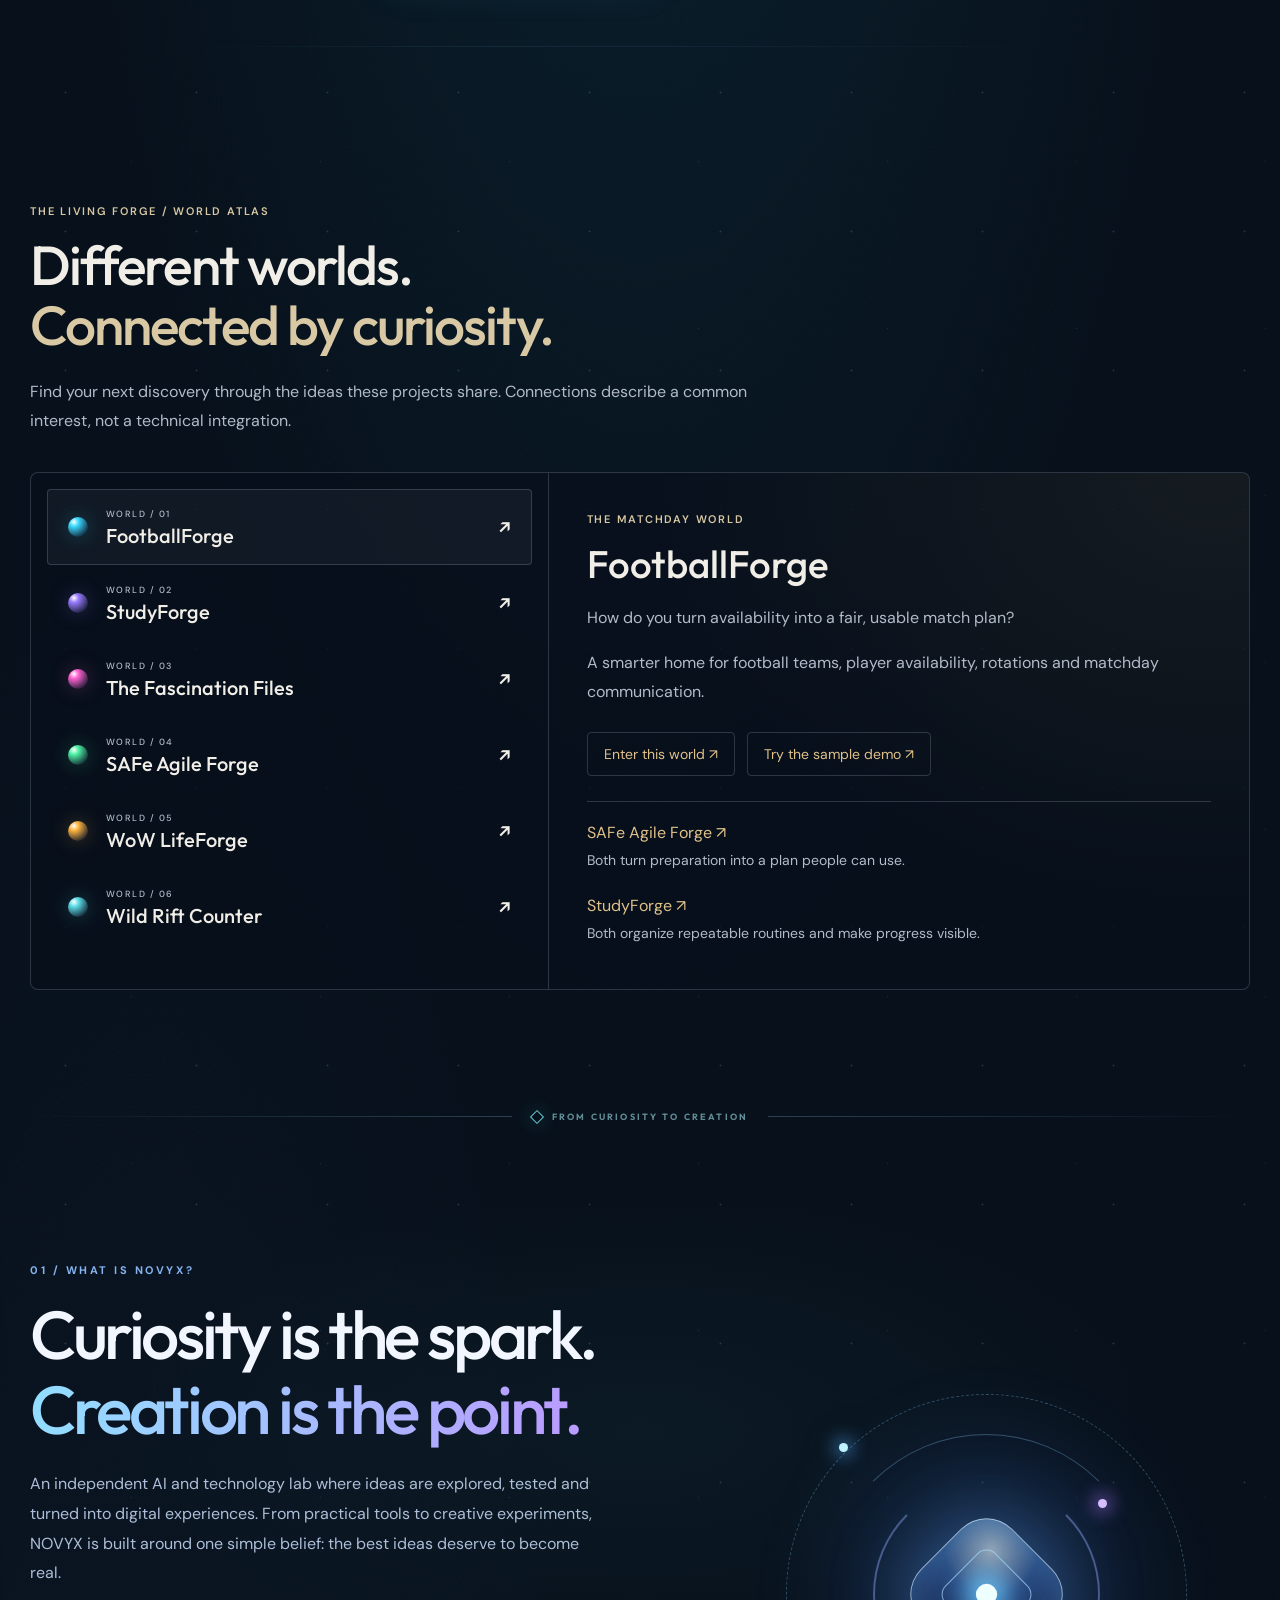
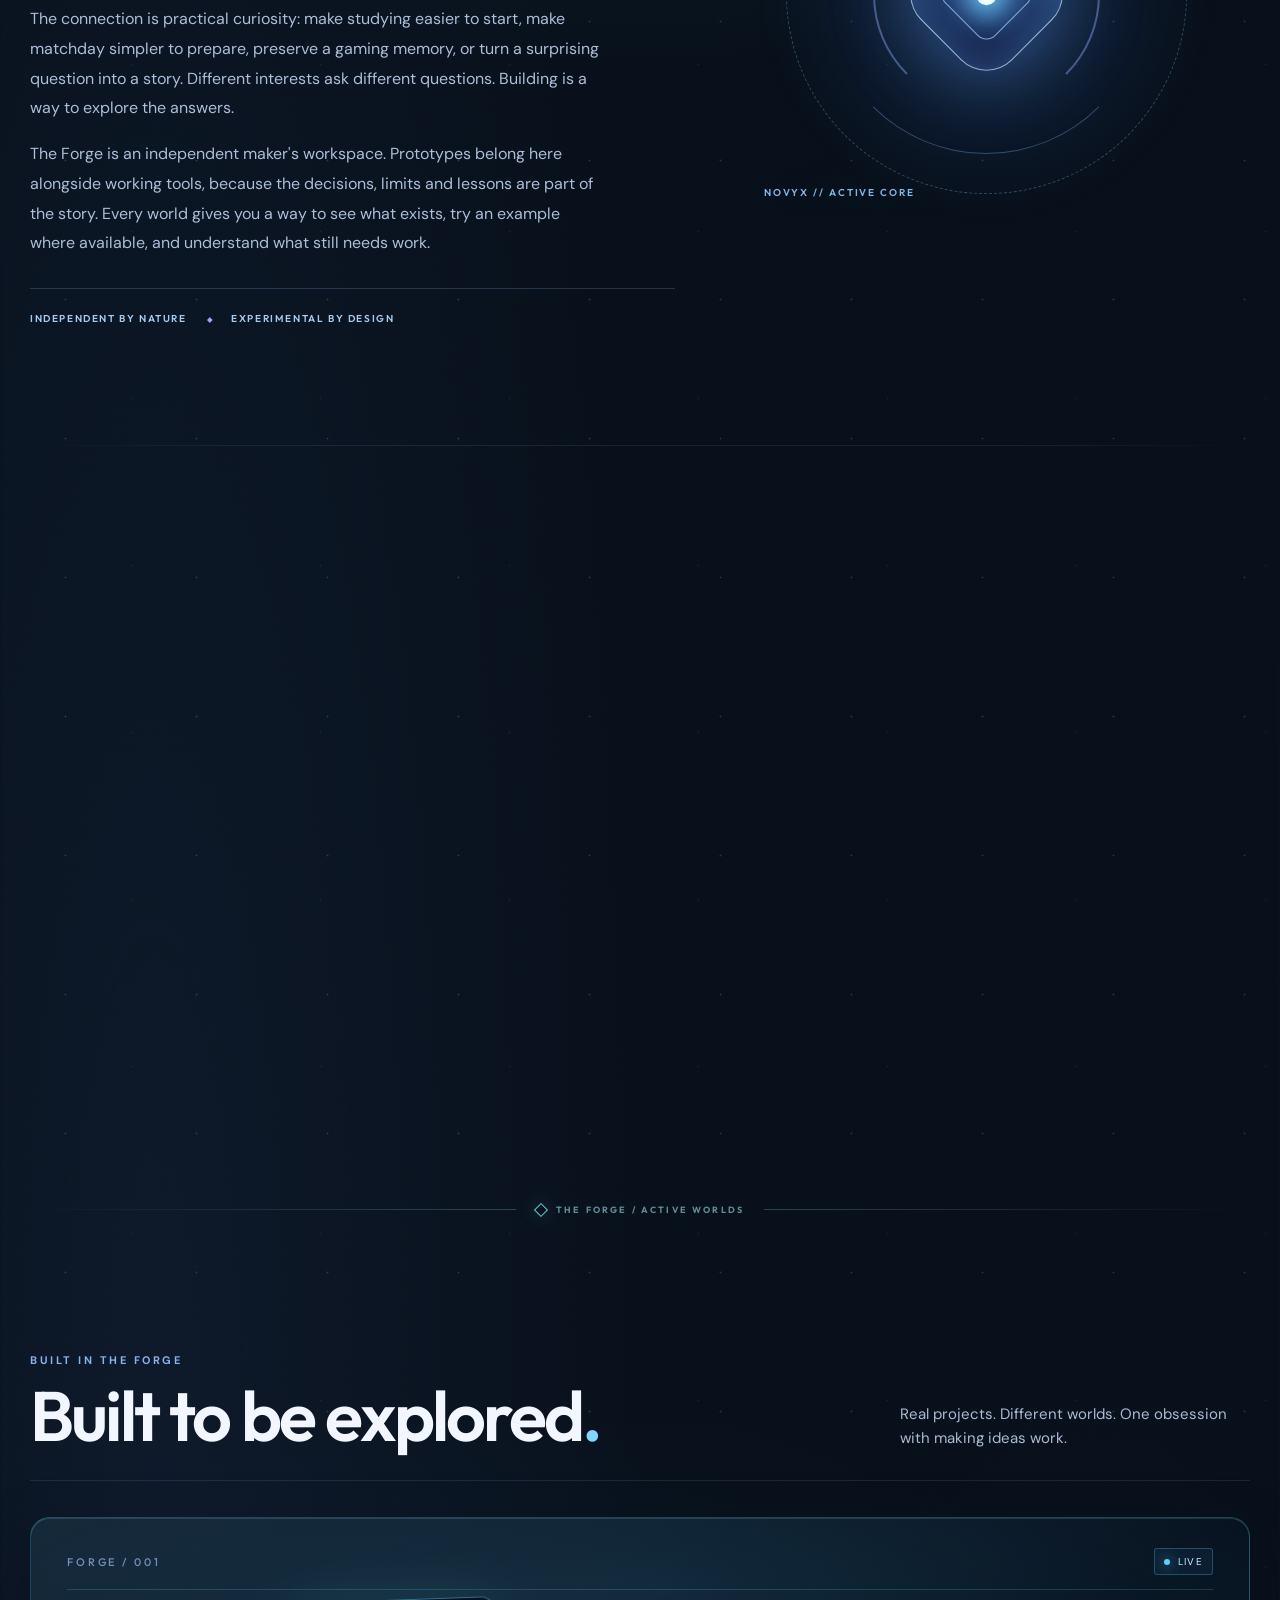
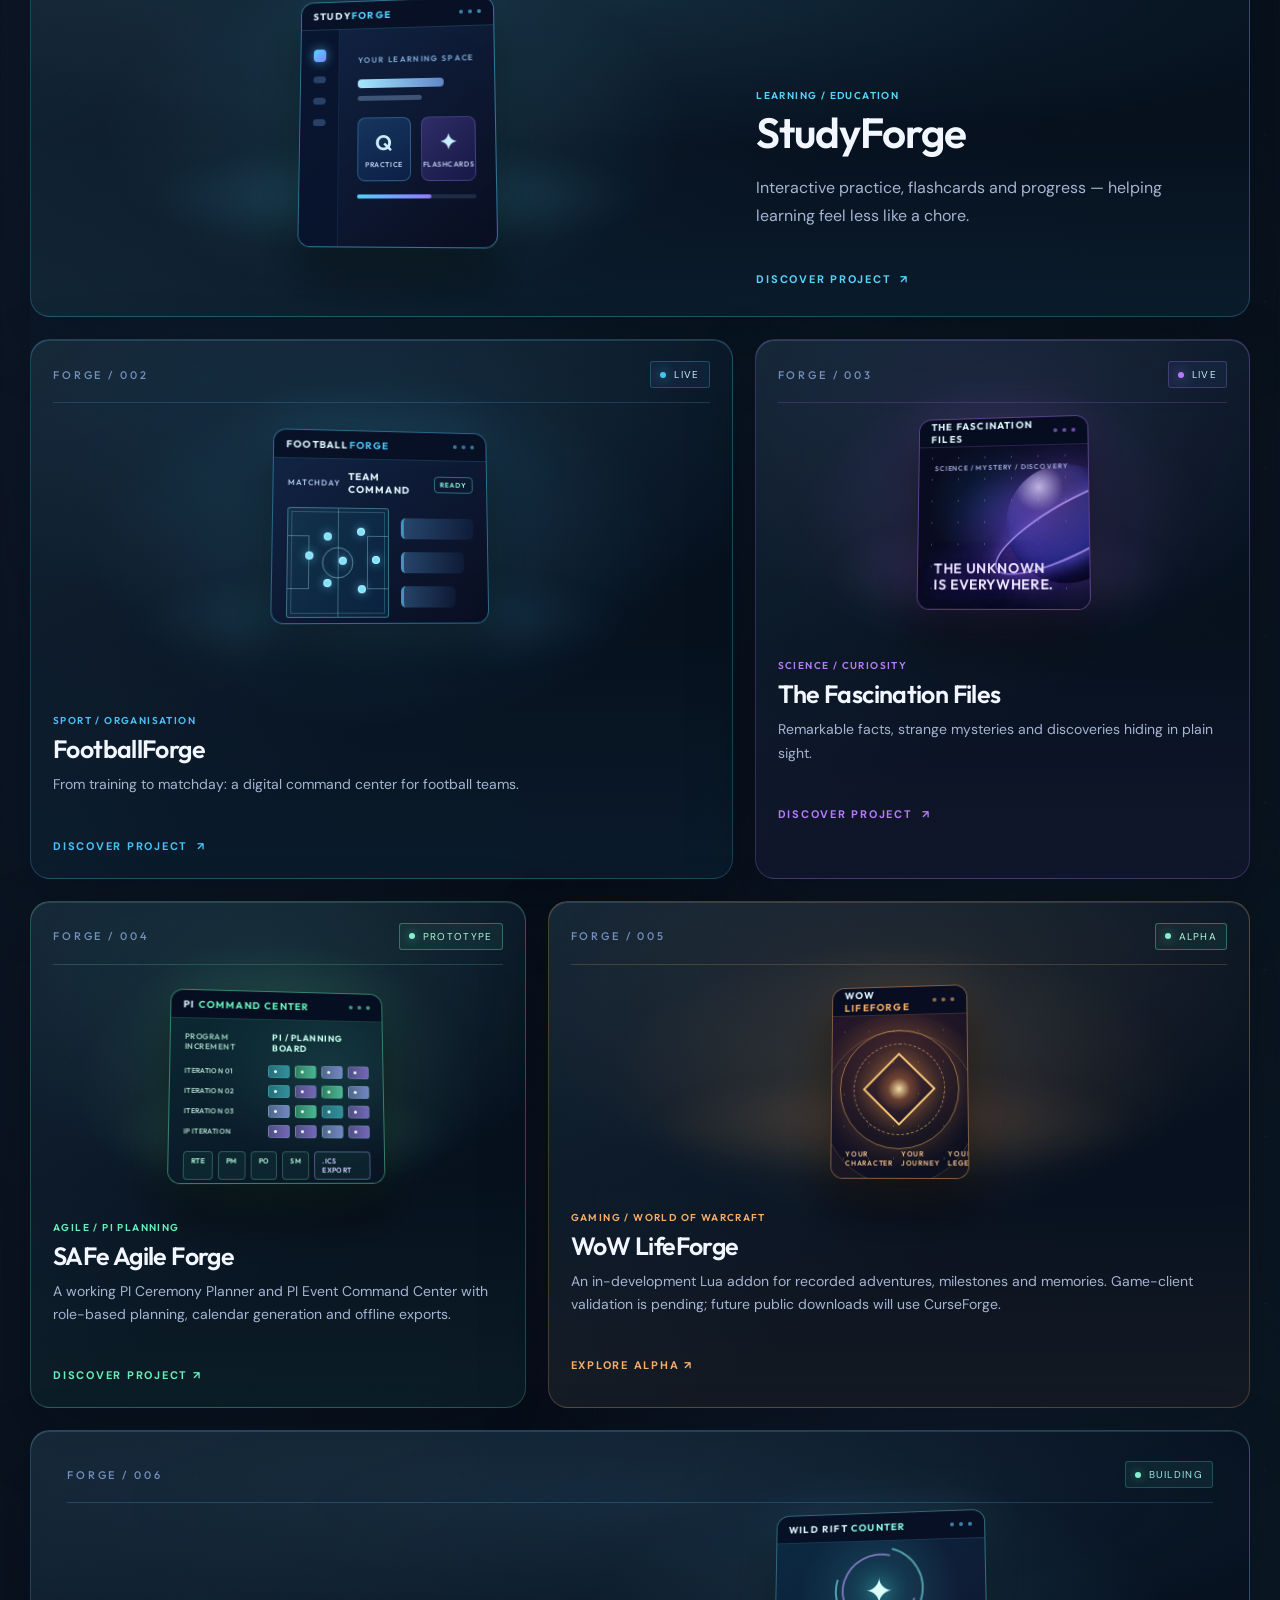
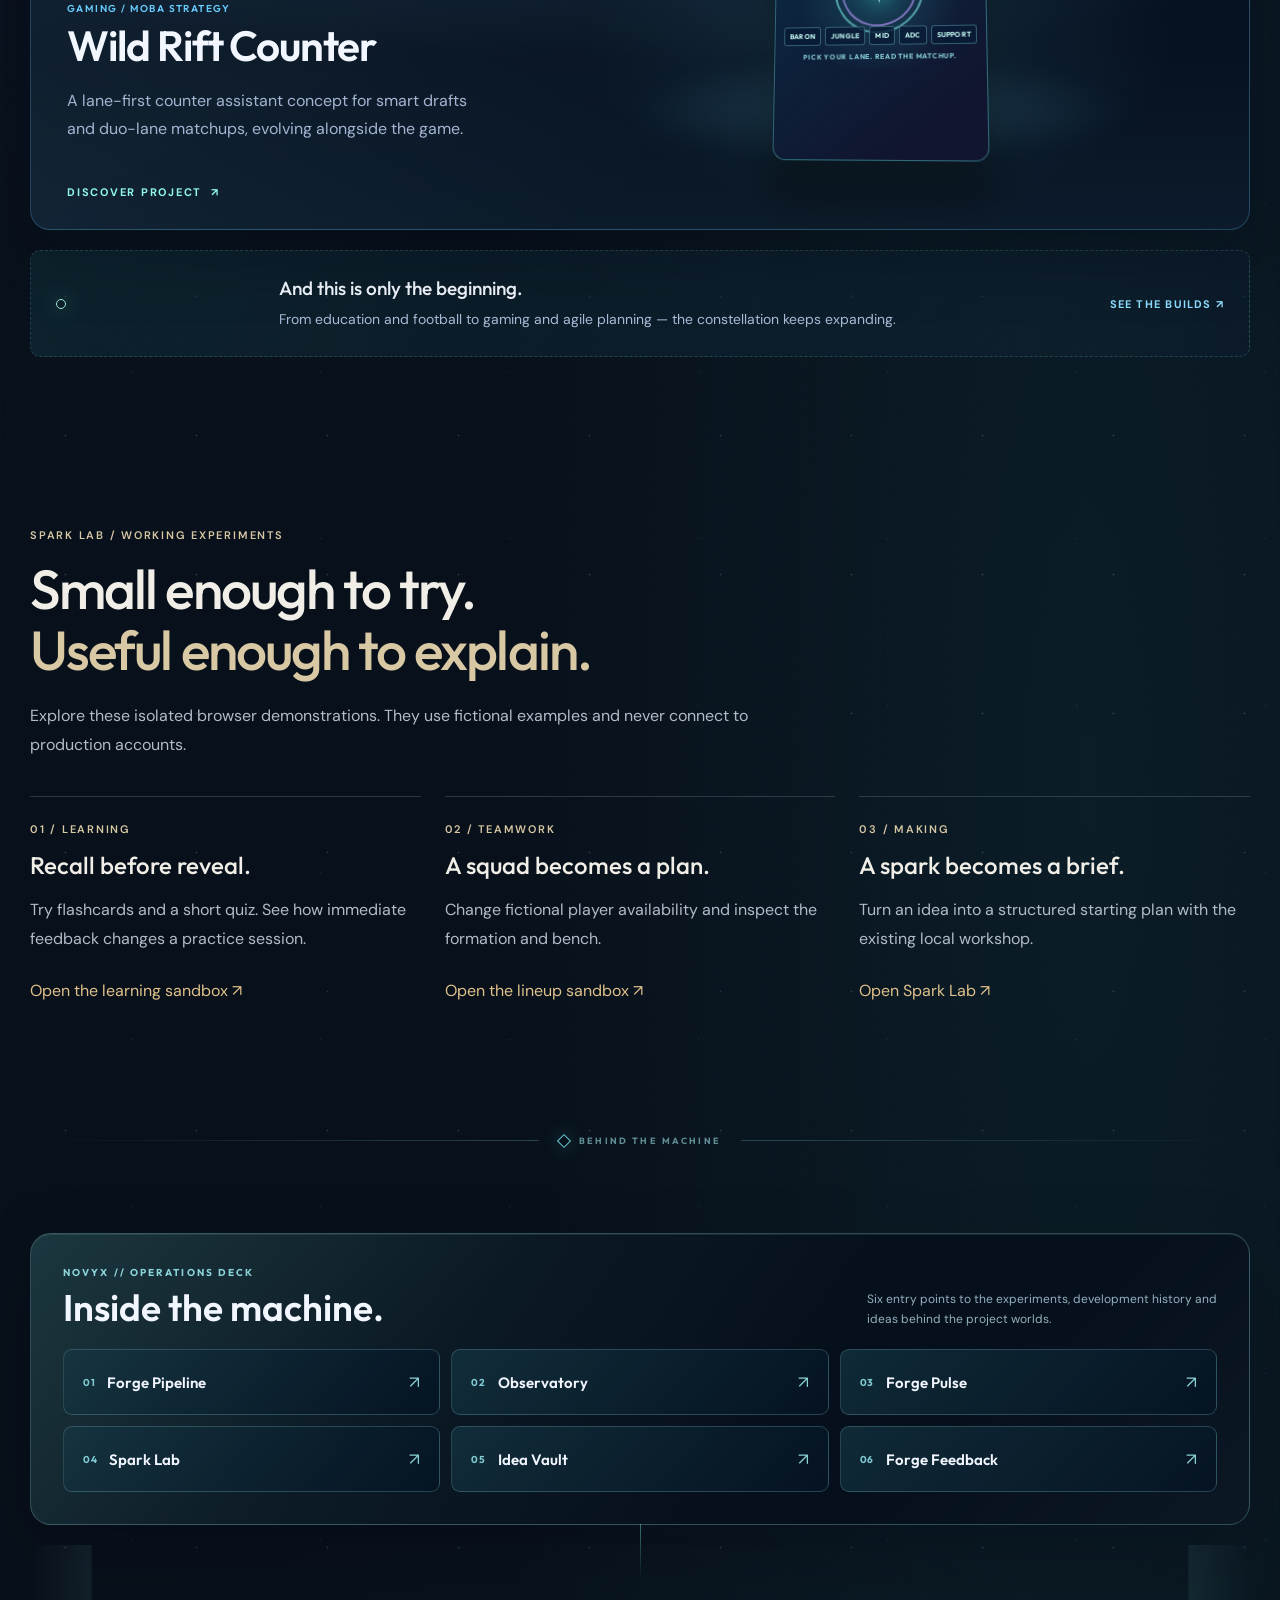
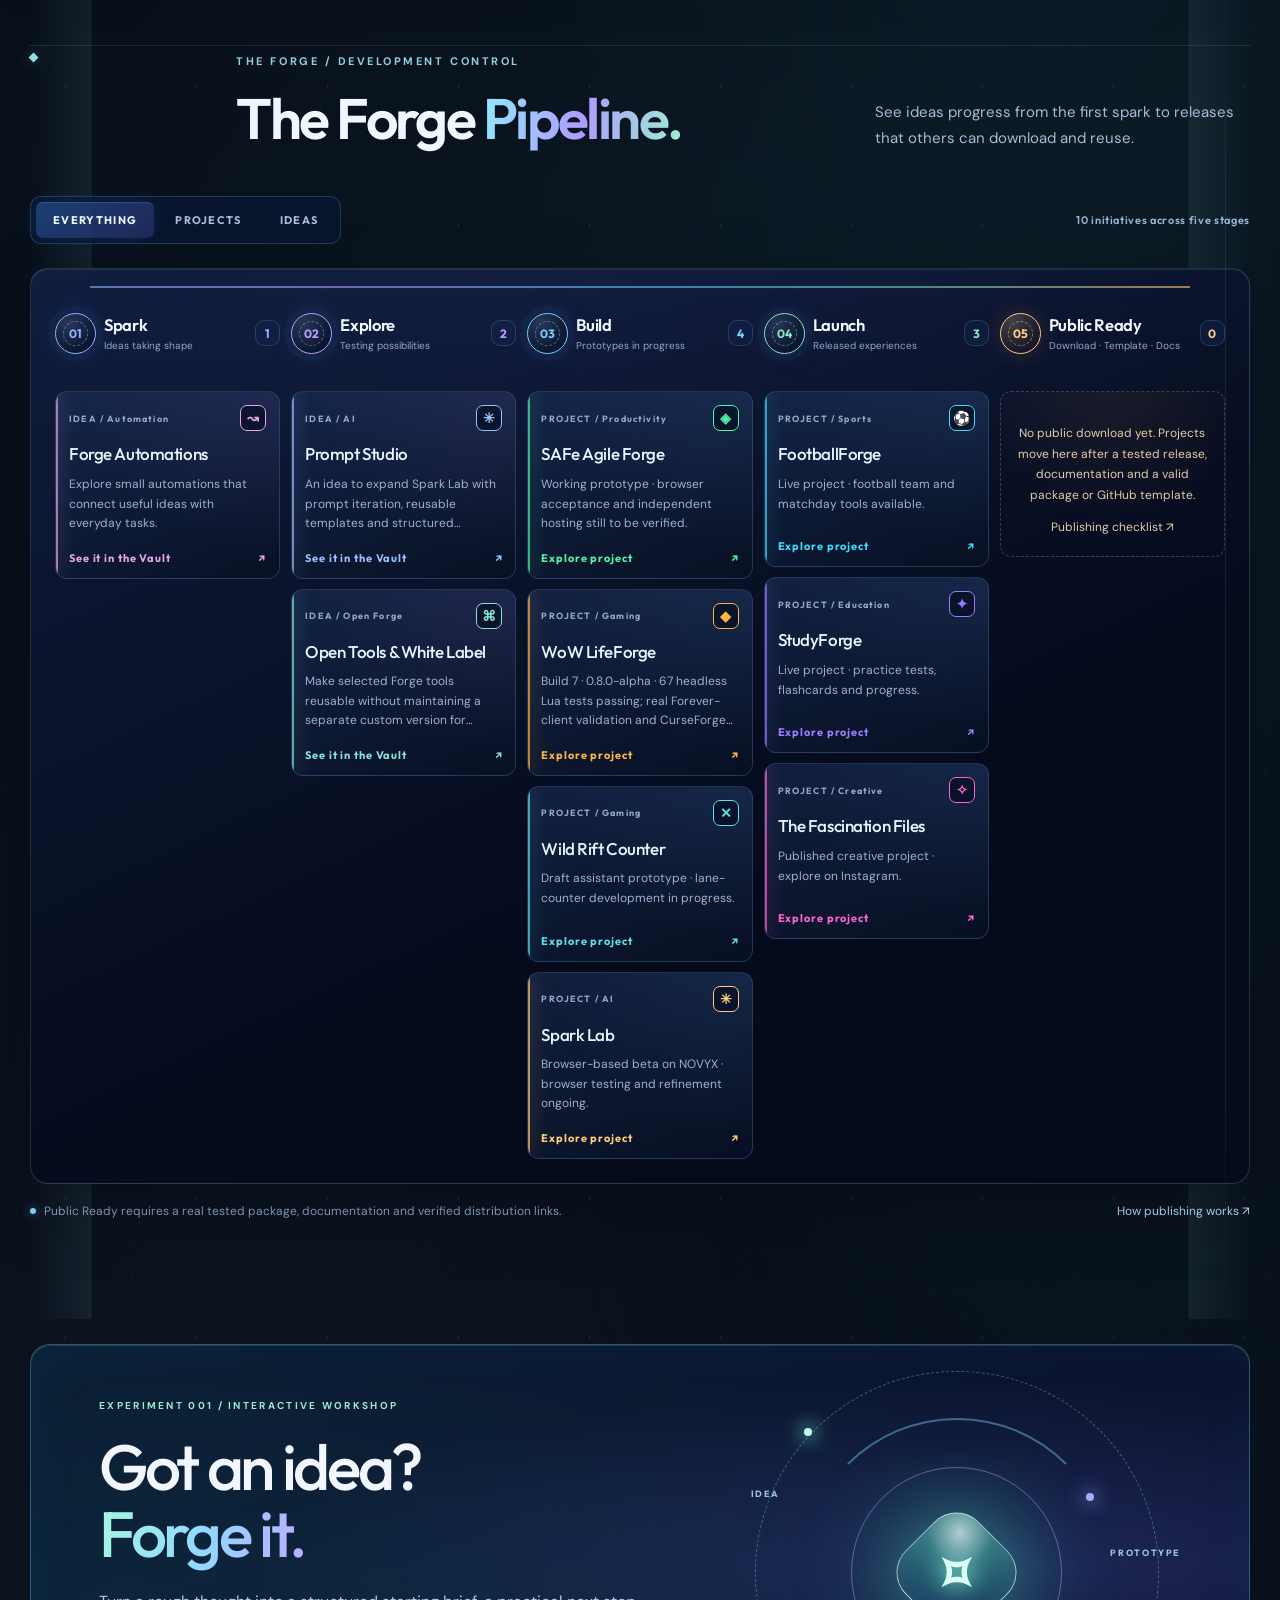
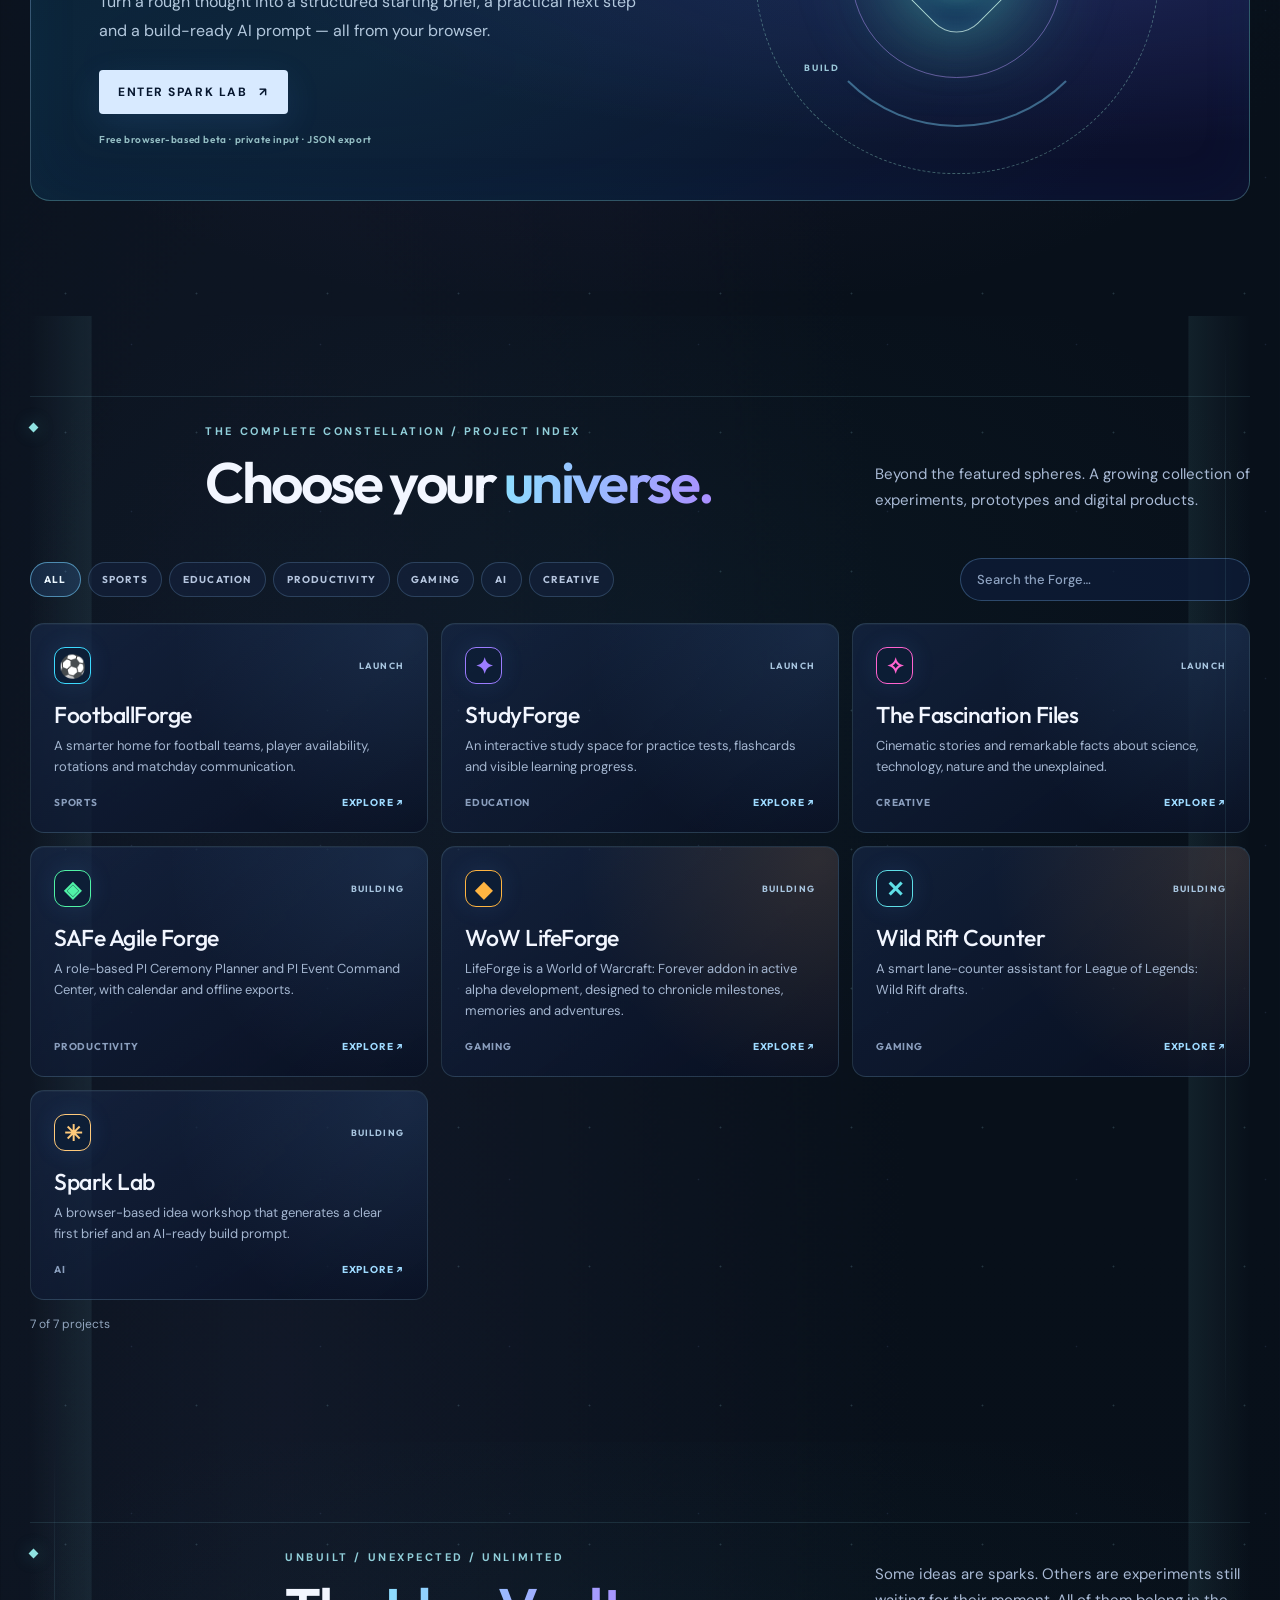
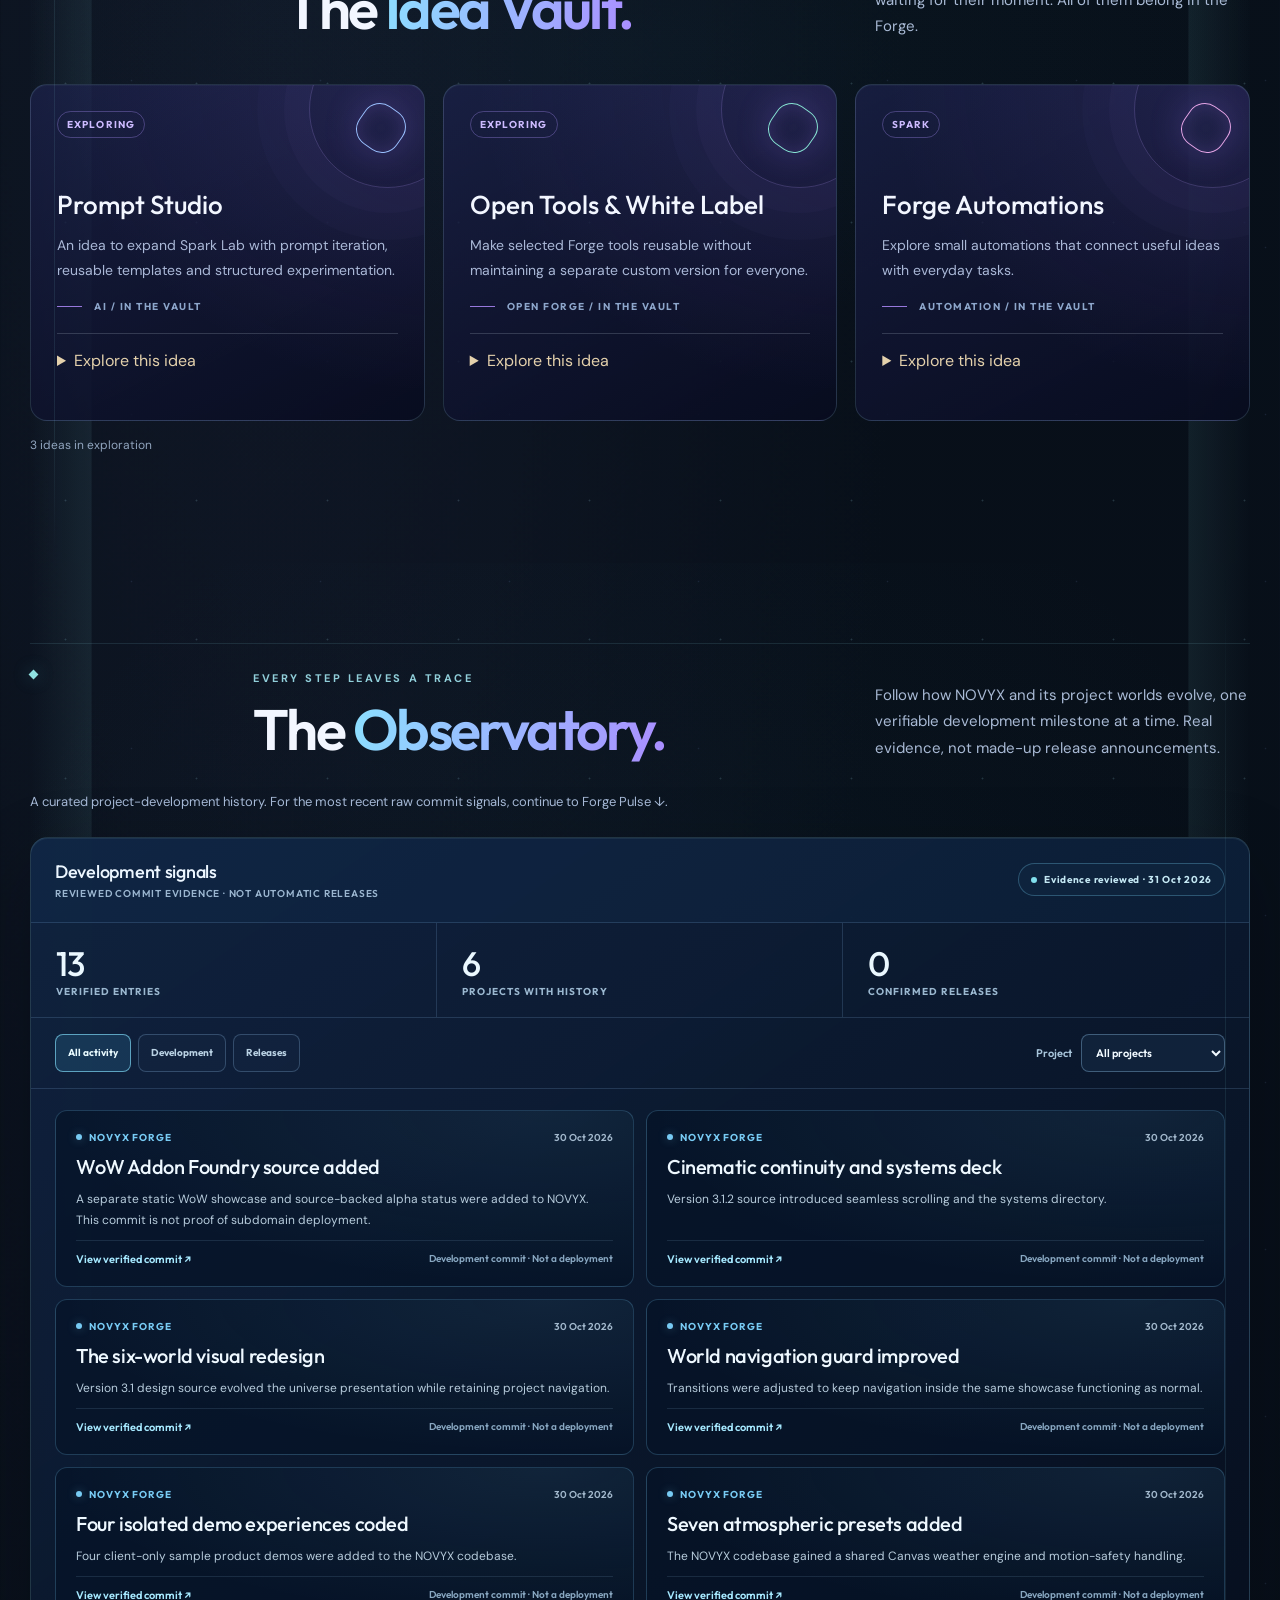
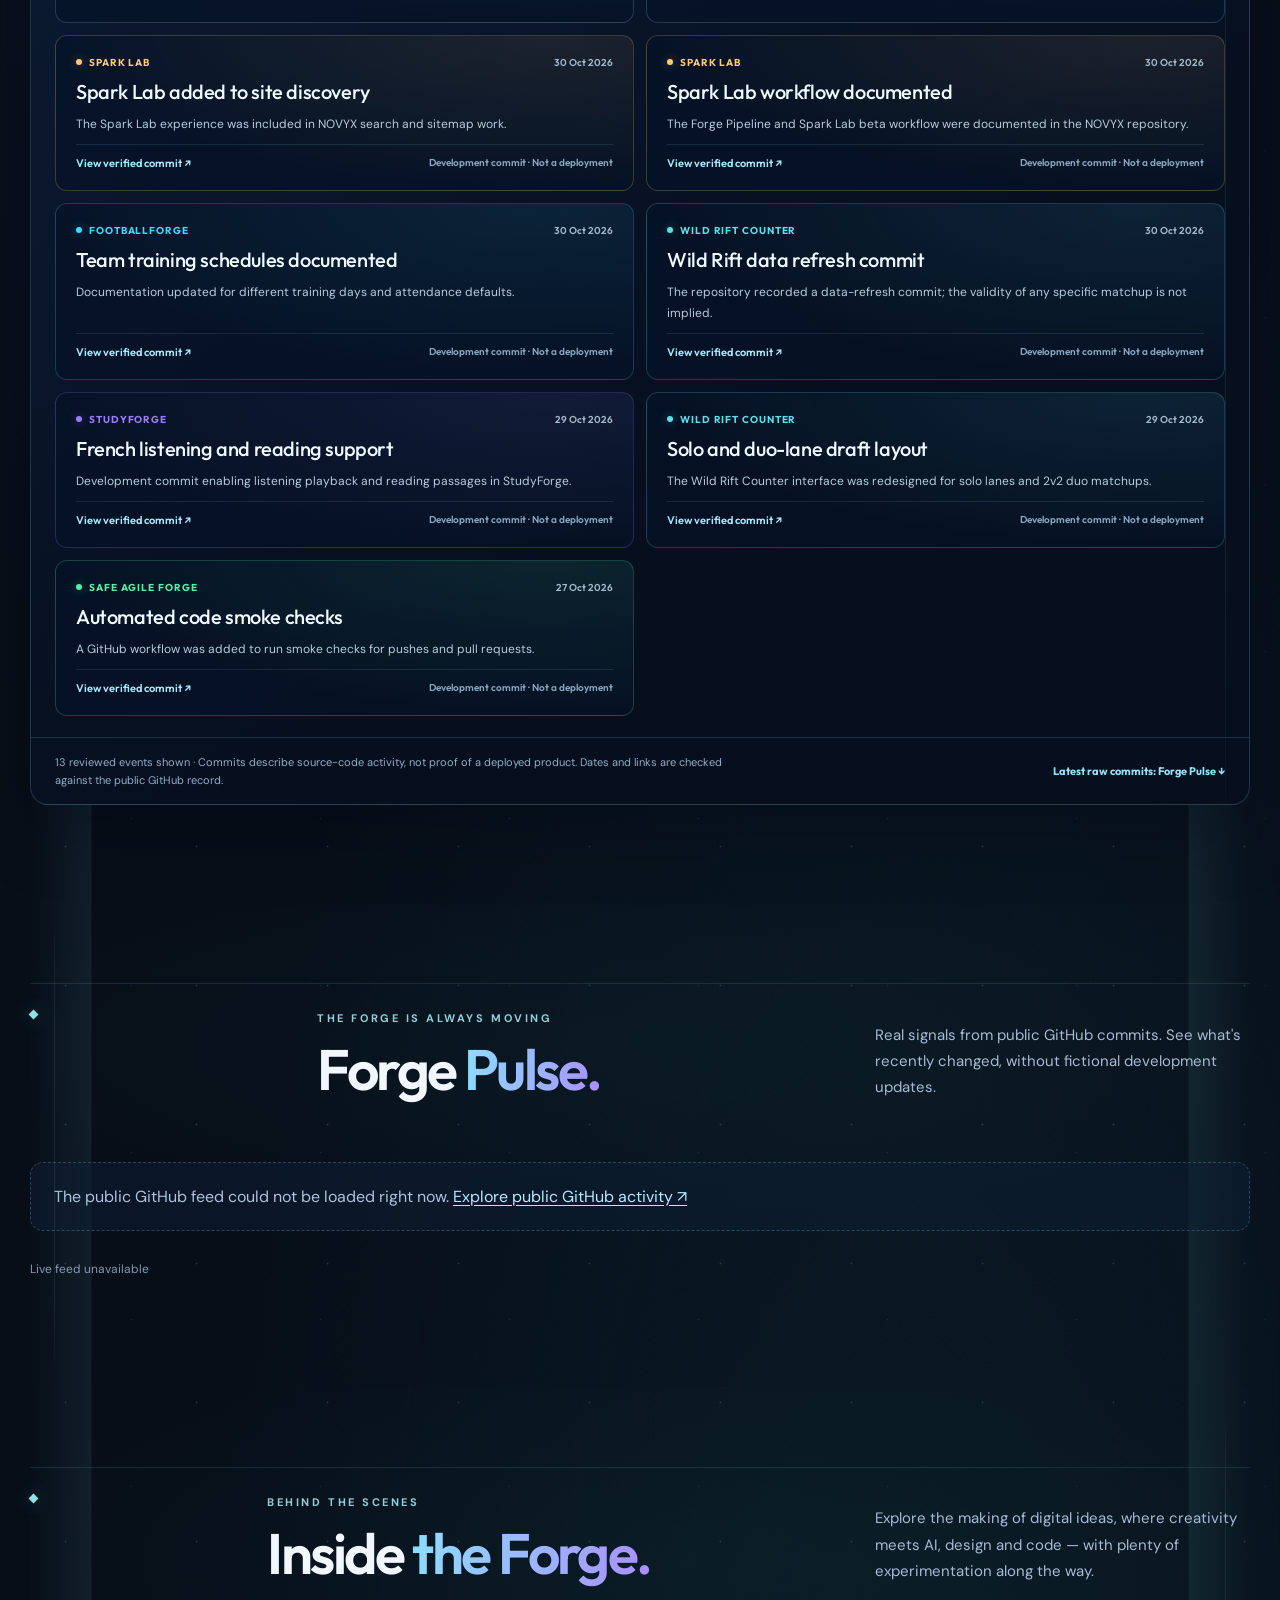
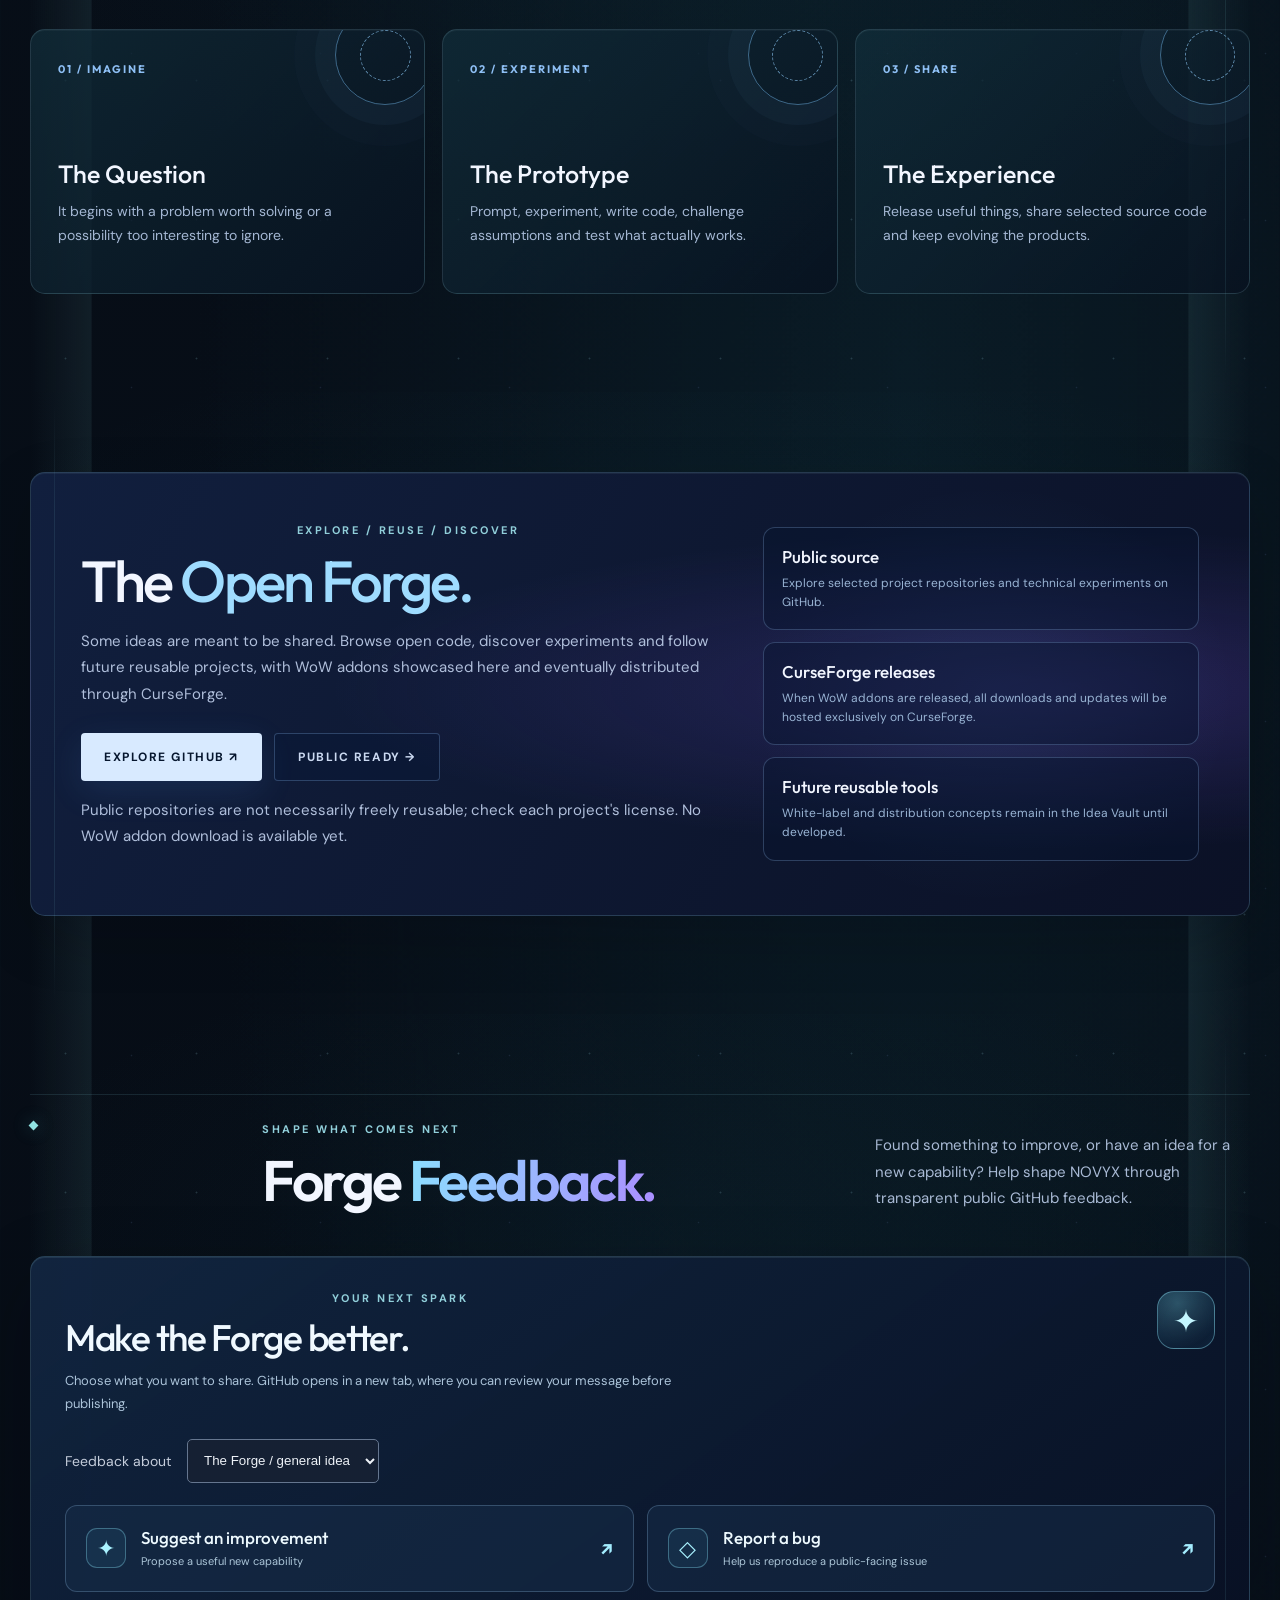
==== commit f985773e: "feat(counter): fit nostalgic live digits beside Search in responsive header" ====
--- a/index.html
+++ b/index.html
@@ -613,6 +613,8 @@
   <meta property="og:url" content="https://novyxforge.com/">
   <meta name="twitter:card" content="summary">
 <link rel="stylesheet" href="./forge-v4.css?v=4">
+<link rel="stylesheet" href="./forge-visitor-counter.css?v=1">
+<script src="./forge-visitor-counter.js?v=1" defer></script>
 <script src="./forge-content.js?v=4" defer></script>
 <script src="./forge-v4.js?v=4" defer></script>
 </head>
@@ -623,7 +625,7 @@
       <span class="mark"><svg viewBox="0 0 32 32" fill="none" aria-hidden="true"><path d="M7 25V7l18 18V7" stroke="#83dcff" stroke-width="2.6" stroke-linecap="round" stroke-linejoin="round"/><path d="M7 7L25 25" stroke="#a991ff" stroke-opacity=".7" stroke-width="1.1"/></svg></span>
       NOVYX <small>FORGE</small>
     </a>
-    <nav class="navlinks" id="site-menu" aria-label="Main navigation"><a href="#home">Universe</a><a href="#projects">Projects</a><a href="#pipeline">Pipeline</a><a href="#observatory">Observatory</a><a href="#spark-lab">Spark Lab</a><a href="#vault">Idea Vault</a><a class="forge-search-trigger" data-forge-search href="#catalog" aria-label="Search NOVYX projects and ideas" aria-keyshortcuts="Control+K Meta+K"><span class="forge-search-icon" aria-hidden="true"></span><span class="search-trigger-text">Search</span><kbd>Ctrl K</kbd></a></nav><a class="forge-search-trigger header-search-mobile" data-forge-search href="#catalog" aria-label="Search NOVYX projects and ideas"><span class="forge-search-icon" aria-hidden="true"></span></a><button class="nav-toggle" type="button" aria-label="Open navigation" aria-controls="site-menu" aria-expanded="false"><span></span><span></span><span></span></button>
+    <nav class="navlinks" id="site-menu" aria-label="Main navigation"><a href="#home">Universe</a><a href="#projects">Projects</a><a href="#pipeline">Pipeline</a><a href="#observatory">Observatory</a><a href="#spark-lab">Spark Lab</a><a href="#vault">Idea Vault</a><a class="forge-search-trigger" data-forge-search href="#catalog" aria-label="Search NOVYX projects and ideas" aria-keyshortcuts="Control+K Meta+K"><span class="forge-search-icon" aria-hidden="true"></span><span class="search-trigger-text">Search</span><kbd>Ctrl K</kbd></a><span class="forge-visit-counter forge-visit-counter--desktop" data-forge-visit-counter data-counter-status="loading" role="status" aria-label="Visitor counter loading" title="Visits recorded since this counter was activated"><span class="forge-visit-label">VISITOR #</span><span class="forge-visit-digits" data-forge-visit-digits aria-hidden="true">·······</span></span></nav><a class="forge-search-trigger header-search-mobile" data-forge-search href="#catalog" aria-label="Search NOVYX projects and ideas"><span class="forge-search-icon" aria-hidden="true"></span></a><span class="forge-visit-counter forge-visit-counter--mobile" data-forge-visit-counter data-counter-status="loading" role="status" aria-label="Visitor counter loading" title="Visits recorded since this counter was activated"><span class="forge-visit-label">VISITOR #</span><span class="forge-visit-digits" data-forge-visit-digits aria-hidden="true">·······</span></span><button class="nav-toggle" type="button" aria-label="Open navigation" aria-controls="site-menu" aria-expanded="false"><span></span><span></span><span></span></button>
   </header>
   <main>
     <section class="container hero" id="home">
--- a/forge-v4.css
+++ b/forge-v4.css
@@ -31,9 +31,9 @@
 .v4-connections article{padding:25px;border:1px solid var(--v4-line);border-radius:4px;background:linear-gradient(145deg,rgba(199,174,125,.05),transparent)}
 .v4-connections a{font:500 23px Outfit,sans-serif}.v4-connections p{font-size:14px;margin-bottom:0}
 .v4-atlas-layout{display:grid;grid-template-columns:.85fr 1.15fr;border:1px solid var(--v4-line);background:rgba(7,15,27,.75);border-radius:8px;overflow:hidden}
-.v4-world-list{padding:16px;border-right:1px solid var(--v4-line)}
+.v4-world-list{min-width:0;padding:16px;border-right:1px solid var(--v4-line)}
 .v4-world-list button{width:100%;display:flex;align-items:center;gap:18px;text-align:left;min-height:76px;padding:12px 20px;border:1px solid transparent;border-radius:4px;color:var(--v4-ink);background:transparent;cursor:pointer;font:500 20px Outfit,sans-serif}
-.v4-world-list button span:nth-child(2){flex:1}.v4-world-list small{display:block;color:var(--v4-muted);font:500 9px/2 'DM Sans',sans-serif;letter-spacing:.16em}
+.v4-world-list button span:nth-child(2){flex:1;min-width:0;overflow-wrap:anywhere}.v4-world-list small{display:block;color:var(--v4-muted);font:500 9px/2 'DM Sans',sans-serif;letter-spacing:.16em}
 .v4-world-list button[aria-pressed=true]{background:rgba(205,215,230,.05);border-color:var(--v4-line)}
 .v4-world-dot{width:20px;height:20px;border-radius:50%;background:radial-gradient(circle at 30% 25%,#fff,var(--world-accent) 22%,#0c1528 85%);box-shadow:0 0 20px color-mix(in srgb,var(--world-accent) 25%,transparent);flex-shrink:0}
 .v4-atlas-detail{padding:38px;min-width:0;background:radial-gradient(ellipse at 95% 0,rgba(217,187,118,.07),transparent 60%)}
@@ -48,11 +48,12 @@
 .v4-section [hidden]{display:none!important}
 .v4-motion-paused *,.v4-motion-paused *::before,.v4-motion-paused *::after,.v4-page-hidden *{animation-play-state:paused!important;scroll-behavior:auto!important}
 .v4-motion-paused .world-gate{display:none!important}
-.universe .forge-core{filter:drop-shadow(0 0 22px var(--selected-world,#cfb87d))}
+.universe .forge-reactor-trigger{filter:drop-shadow(0 0 14px var(--selected-world,#7ebcdc))}
 @media(max-width:800px){.v4-section{padding-block:50px}.v4-atlas-layout{grid-template-columns:1fr}.v4-world-list{display:grid;grid-template-columns:1fr 1fr;border-right:0;border-bottom:1px solid var(--v4-line);padding:10px}.v4-world-list button{padding:12px;font-size:15px;gap:10px}.v4-atlas-detail{padding:25px}.v4-capabilities{grid-template-columns:1fr}.v4-capabilities article,.v4-capabilities article+article{padding:23px 0;border-left:0}.v4-capabilities article+article{border-top:1px solid var(--v4-line)}.v4-horizon{grid-template-columns:1fr;gap:10px}.v4-blueprint{padding:24px}.v4-blueprint ol{grid-template-columns:1fr 1fr}.v4-lab-grid{grid-template-columns:1fr}.v4-connections>div{grid-template-columns:1fr}.v4-portal-preview{min-height:155px}}
 @media(prefers-reduced-motion:reduce){.v4-section *{animation:none!important;transition:none!important}.v4-section{scroll-behavior:auto}}
+@media(max-width:400px){.v4-world-list{grid-template-columns:minmax(0,1fr)}.v4-world-list button{min-height:64px}.v4-atlas-layout{grid-template-columns:minmax(0,1fr)}}
 .vault-question{margin-top:20px;border-top:1px solid var(--v4-line);padding-top:16px}.vault-question summary{cursor:pointer;min-height:44px;color:#e4d1ac}.vault-question a{display:inline-block;padding:12px 0;color:#e4d1ac}
-.timeline-controls{display:flex;align-items:center;gap:16px;margin:22px 0;color:#c5cddb;font-size:14px}.timeline-controls select{background:#152033;color:#edf1f7;padding:12px;border:1px solid #65768f;border-radius:5px;min-height:44px}
+.timeline-controls{display:flex;flex-wrap:wrap;align-items:center;gap:16px;margin:22px 0;color:#c5cddb;font-size:14px}.timeline-controls select{min-width:0;max-width:100%;background:#152033;color:#edf1f7;padding:12px;border:1px solid #65768f;border-radius:5px;min-height:44px}
 .world-nav.v4-aux-nav{display:block;height:auto;gap:0}.v4-aux-nav .world-nav-link{min-height:44px}
 .world-gate[data-identity=rain] .world-gate-ring{border-radius:5%;transform:rotate(90deg);border-style:dashed}
 .world-gate[data-identity=snow] .world-gate-ring{border-radius:12%;border-style:double}
@@ -62,3 +63,5 @@
 .world-gate[data-identity=wind] .world-gate-ring{border-radius:5% 80%;rotate:-35deg}
 .world-gate[data-identity=sunrise] .world-gate-ring{border-style:double;border-width:6px}
 @media(pointer:coarse),(max-width:600px){.hero-particles{display:none}.sphere-link .orb-orbit,.sphere-link .orb-orbit-back{animation-duration:35s!important}}
+.demo-field input,.demo-field select{min-width:0;max-width:100%;box-sizing:border-box}
+.v4-section p,.v4-section li,.v4-section summary{overflow-wrap:anywhere}
--- a/forge-visitor-counter.css
+++ b/forge-visitor-counter.css
@@ -0,0 +1,48 @@
+/* NOVYX FORGE / retro visitor counter. Deliberately tiny, not a dashboard. */
+.forge-visit-counter{
+  display:inline-flex;align-items:center;justify-content:center;gap:8px;flex:0 0 auto;
+  min-height:37px;padding:5px 7px;border:1px solid rgba(114,191,203,.36);
+  border-radius:7px;background:linear-gradient(140deg,rgba(18,40,52,.90),rgba(5,14,24,.96));
+  box-shadow:inset 0 1px 0 rgba(191,245,246,.11),0 0 17px rgba(54,151,155,.09);
+  white-space:nowrap;vertical-align:middle;text-transform:none;letter-spacing:normal;
+}
+.forge-visit-counter .forge-visit-label{font:700 8px/1.2 Outfit,system-ui,sans-serif;letter-spacing:.12em;color:#8dbfc4}
+.forge-visit-counter .forge-visit-digits{display:inline-flex;gap:2px;font:600 14px/22px ui-monospace,SFMono-Regular,Consolas,monospace;color:#a9efdb;letter-spacing:0}
+.forge-visit-counter .forge-visit-digit{
+  display:inline-flex;align-items:center;justify-content:center;
+  min-width:12px;height:23px;padding:0 1px;
+  background:linear-gradient(180deg,#152b36,#07131b 48%,#10242e 51%,#07131b);
+  border:1px solid rgba(124,190,187,.25);border-radius:2px;
+  box-shadow:inset 0 1px 2px rgba(0,0,0,.5),0 1px 0 rgba(255,255,255,.05);
+  text-shadow:0 0 7px rgba(103,234,195,.27);
+  font-variant-numeric:tabular-nums;
+}
+.forge-visit-counter[data-counter-status="offline"]{border-color:rgba(158,162,176,.28);opacity:.72}
+.forge-visit-counter[data-counter-status="offline"] .forge-visit-digit{color:#8c96a4}
+.forge-visit-counter.is-updated .forge-visit-digit{animation:forge-visitor-flip .45s ease-out both}
+@keyframes forge-visitor-flip{0%{transform:translateY(-3px);opacity:.25}100%{transform:translateY(0);opacity:1}}
+.forge-visit-counter--mobile{display:none}
+@media (min-width:901px) and (max-width:1250px){
+  .navlinks{gap:clamp(8px,1.12vw,15px)!important;font-size:11px}
+  .navlinks .forge-search-trigger{min-width:auto;padding-inline:8px}
+  .navlinks .forge-search-trigger kbd{display:none}
+  .forge-visit-counter{gap:5px;padding-inline:5px}
+  .forge-visit-counter .forge-visit-label{font-size:7px}
+  .forge-visit-counter .forge-visit-digit{min-width:10px}
+}
+@media(max-width:900px){
+  .forge-visit-counter--desktop{display:none!important}
+  .forge-visit-counter--mobile{display:inline-flex;margin-left:8px;margin-right:8px;padding:4px 6px;min-height:39px}
+  .forge-visit-counter--mobile .forge-visit-label{display:none}
+  .forge-visit-counter--mobile .forge-visit-digit{min-width:10px;height:22px;font-size:12px}
+  .nav .forge-search-trigger.header-search-mobile{margin-left:auto}
+}
+@media(max-width:420px){
+  .nav{gap:6px}
+  .forge-visit-counter--mobile{margin-left:0;margin-right:0;padding:3px 4px}
+  .forge-visit-counter--mobile .forge-visit-digits{gap:1px}
+  .forge-visit-counter--mobile .forge-visit-digit{min-width:9px;height:21px;font-size:11px}
+}
+@media(prefers-reduced-motion:reduce){
+  .forge-visit-counter.is-updated .forge-visit-digit{animation:none}
+}
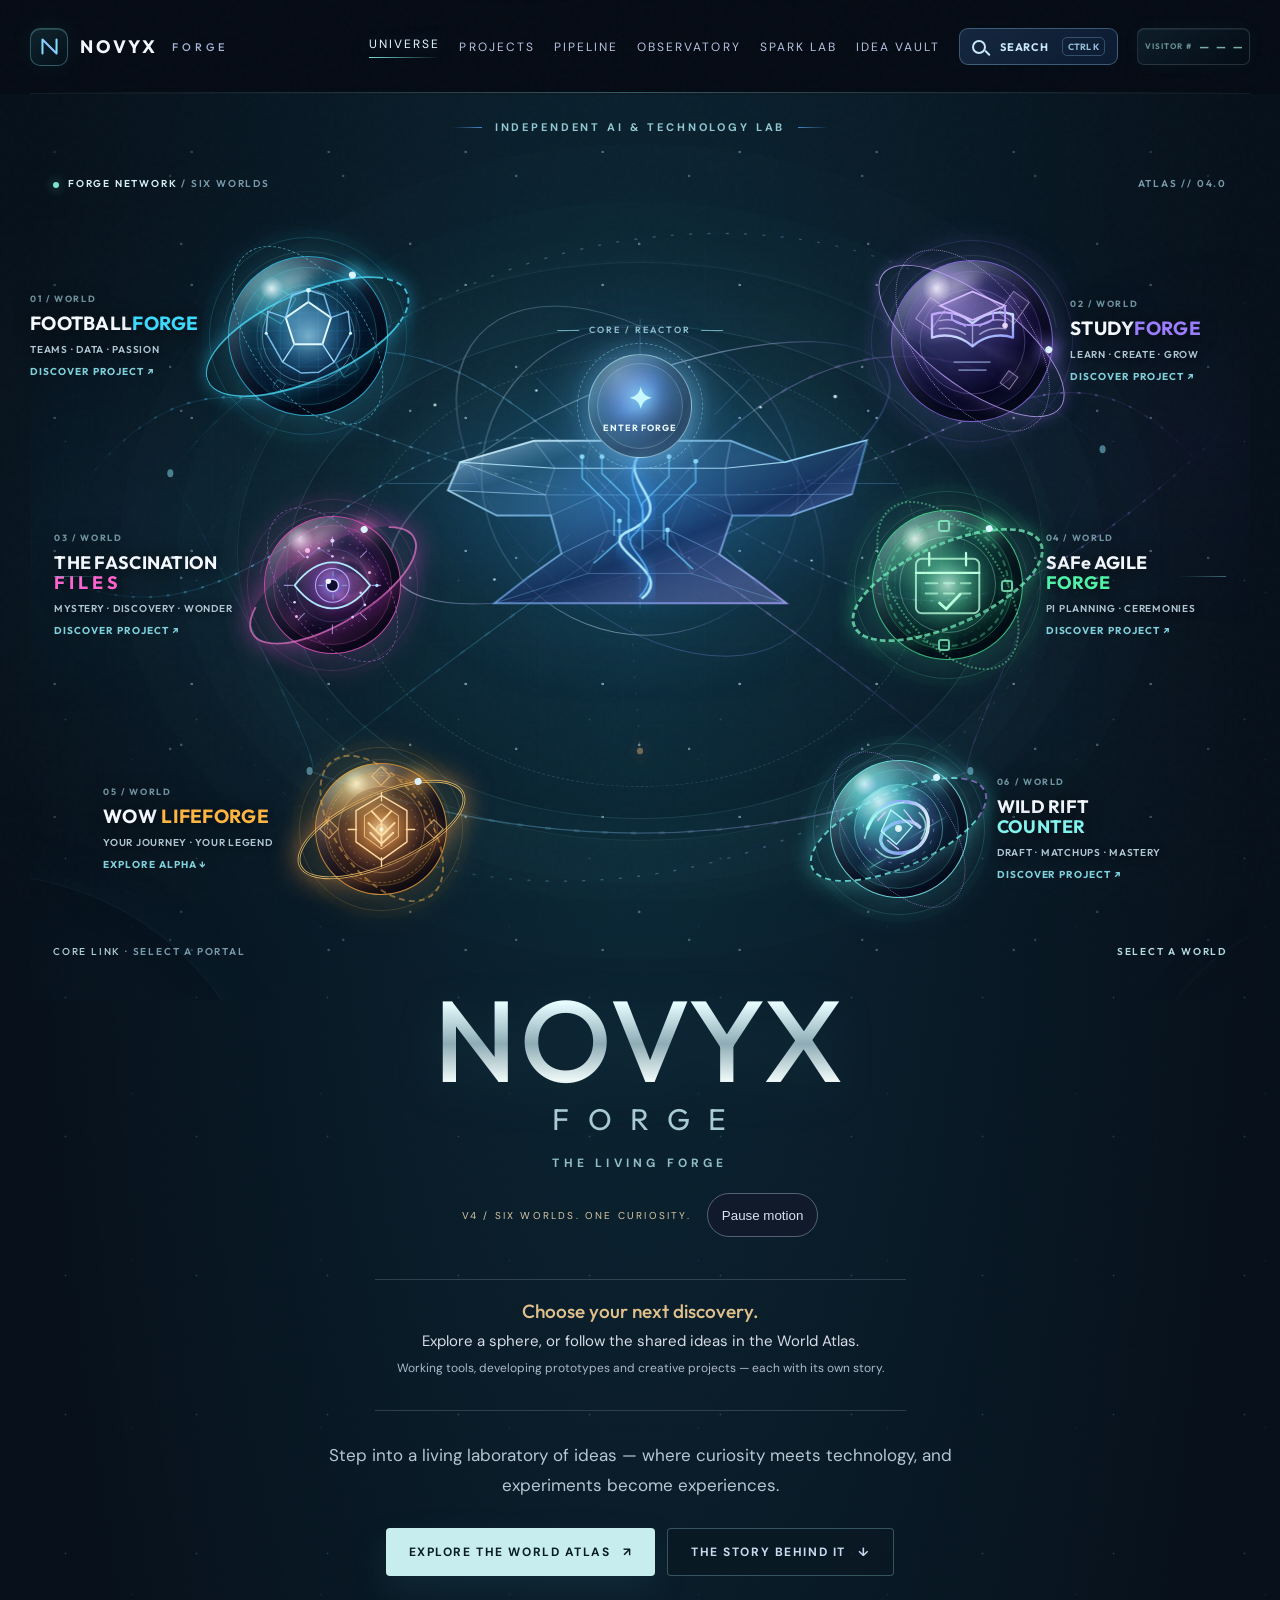
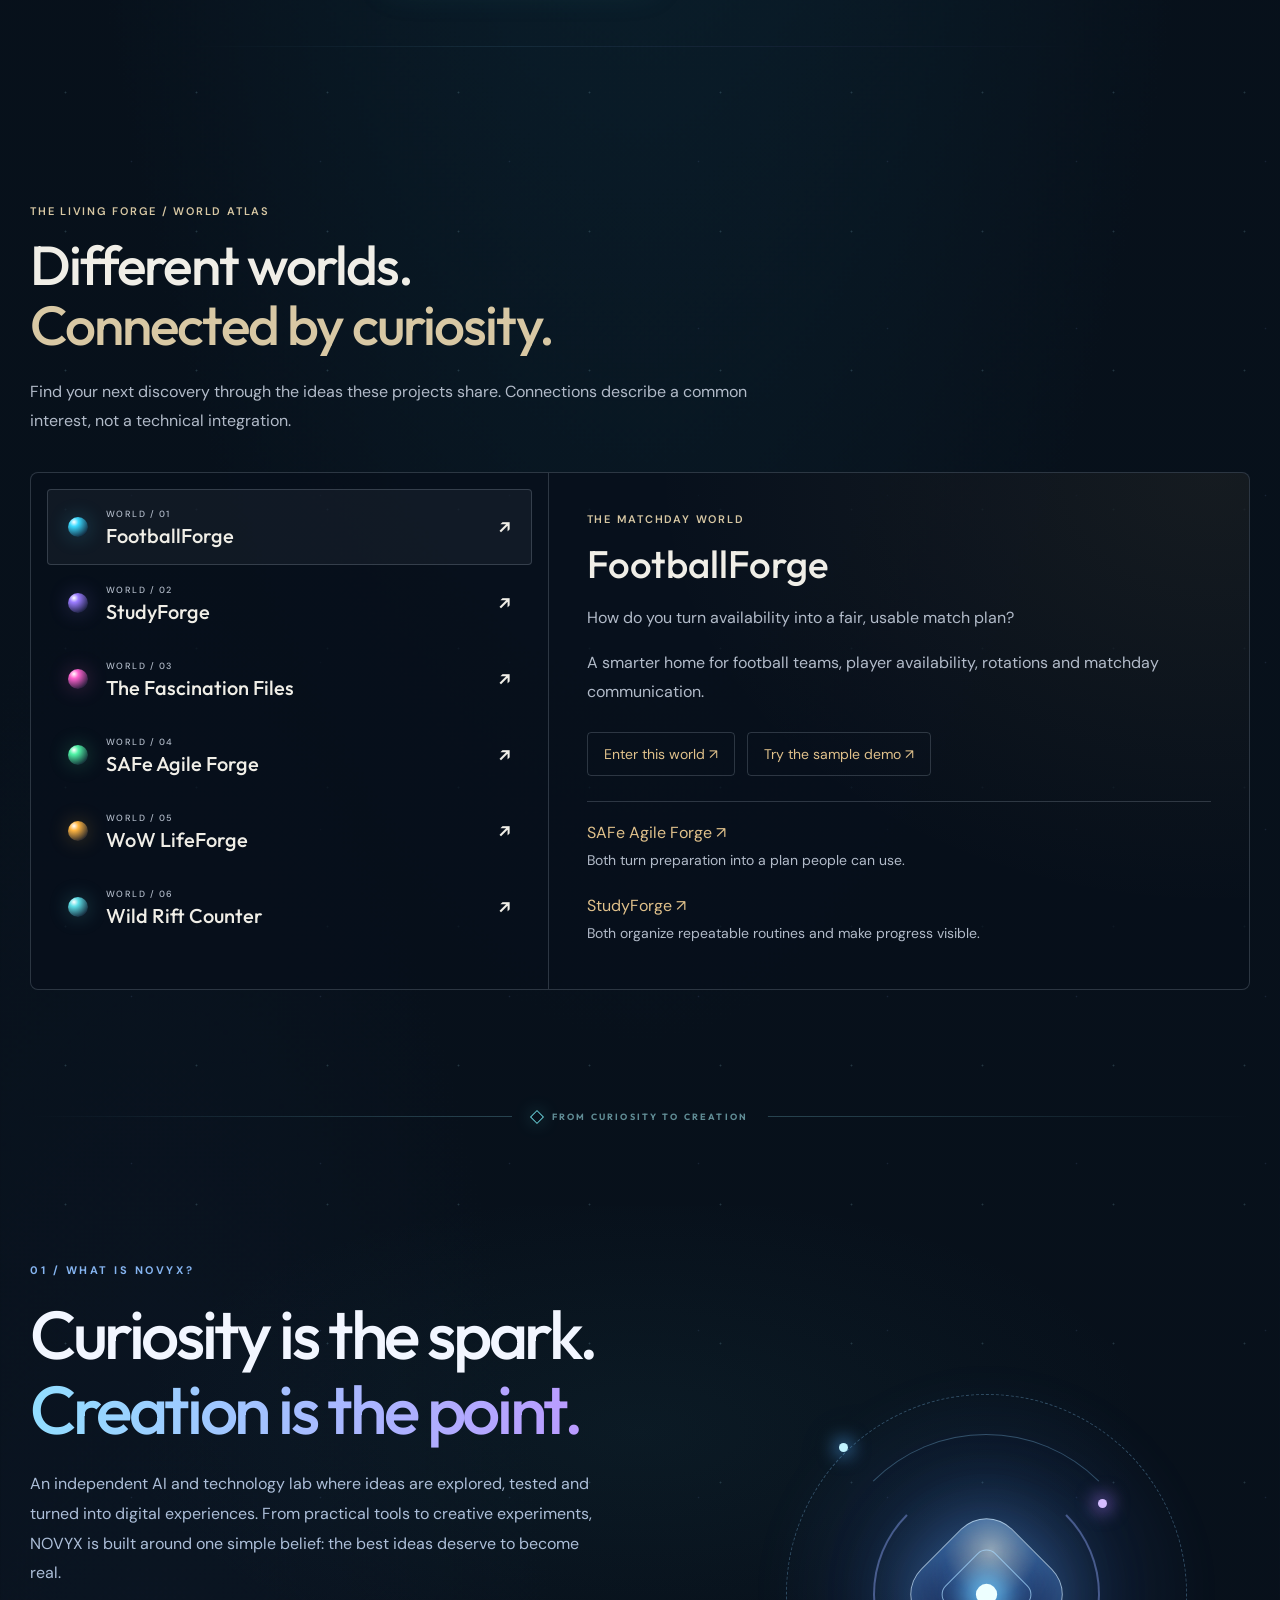
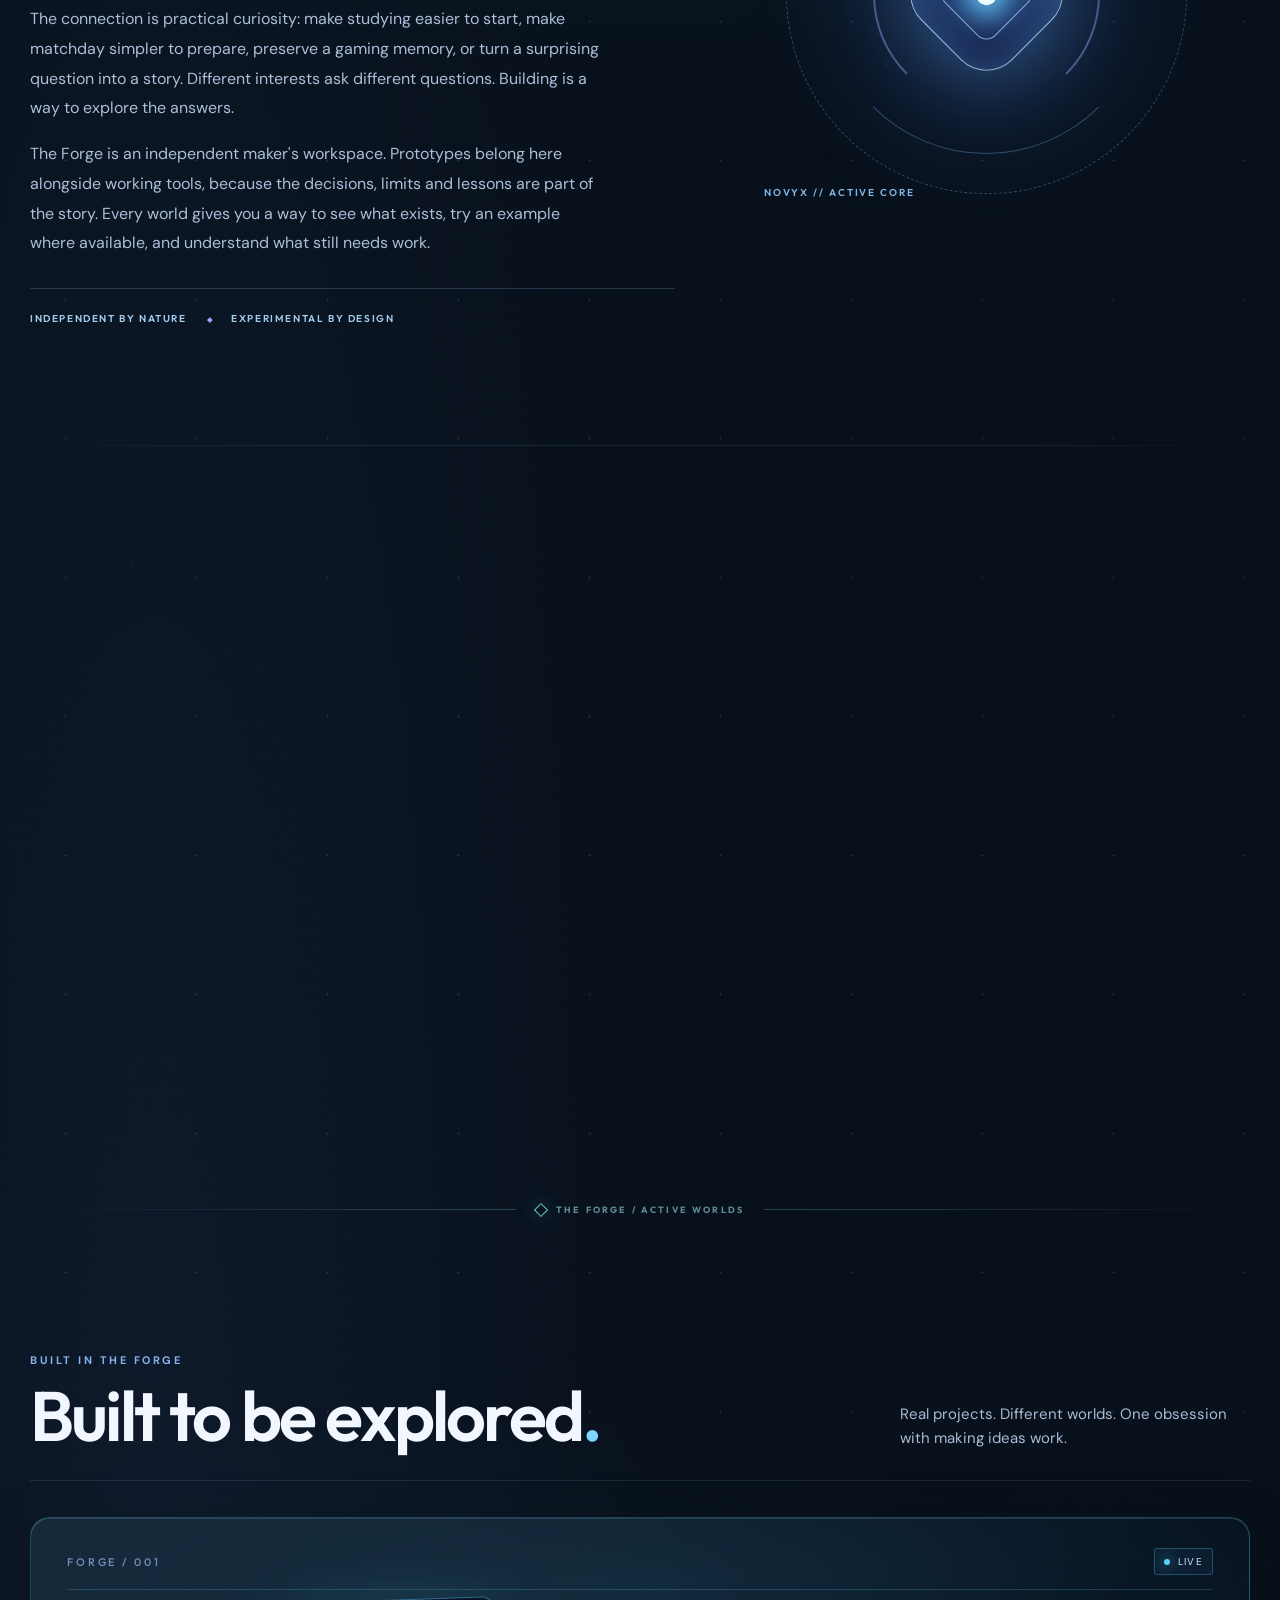
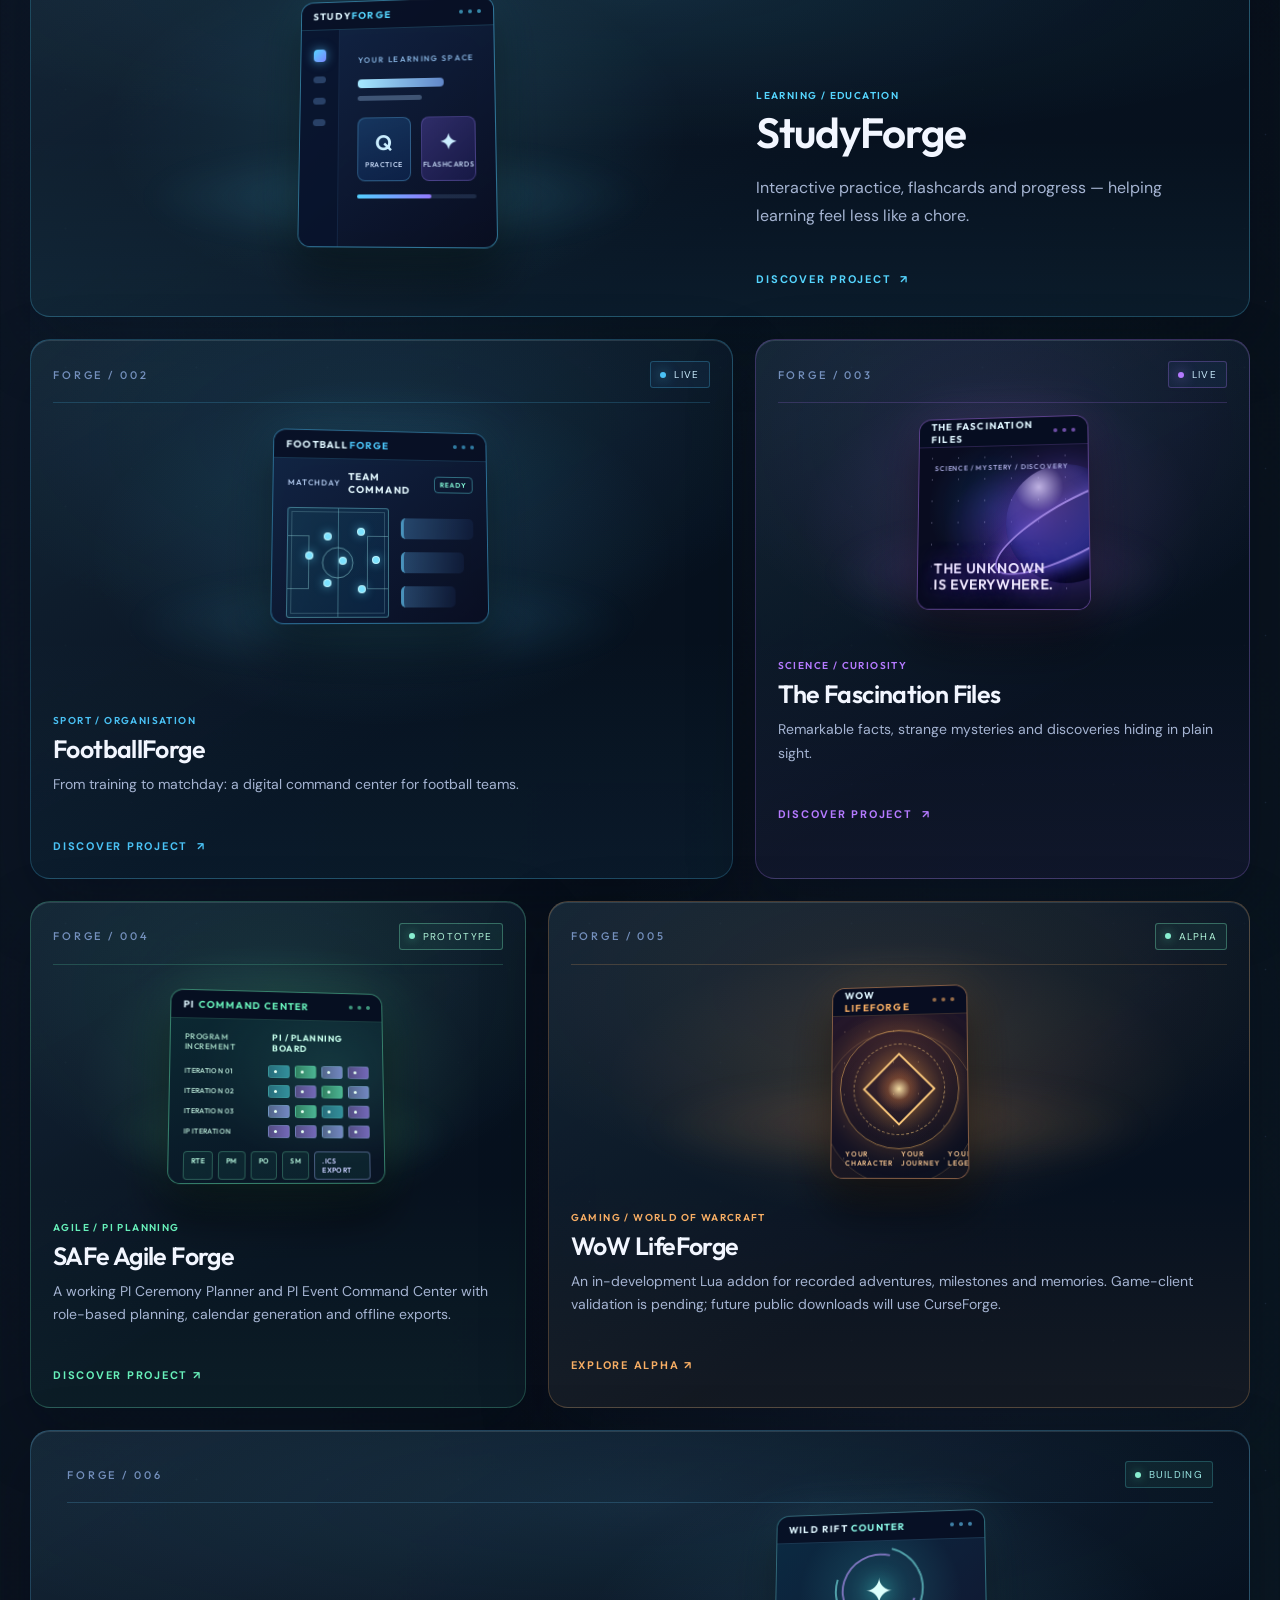
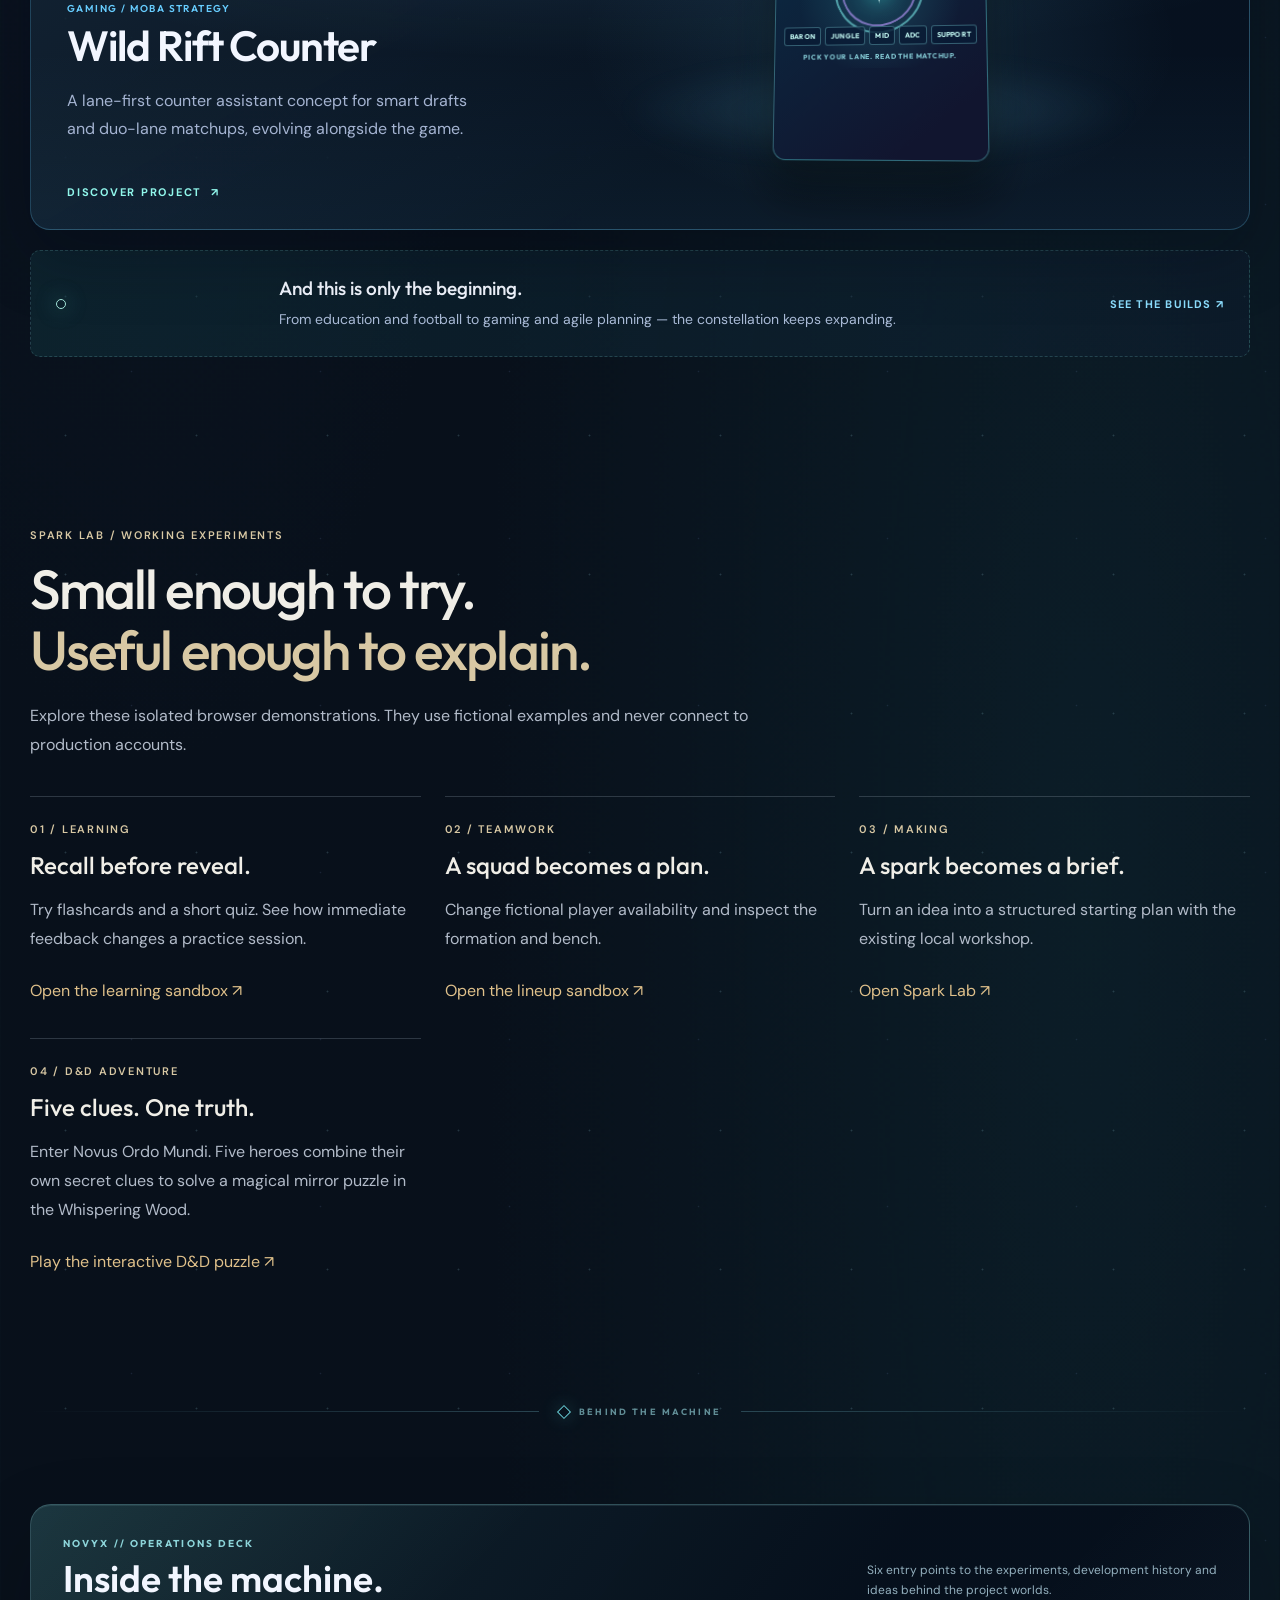
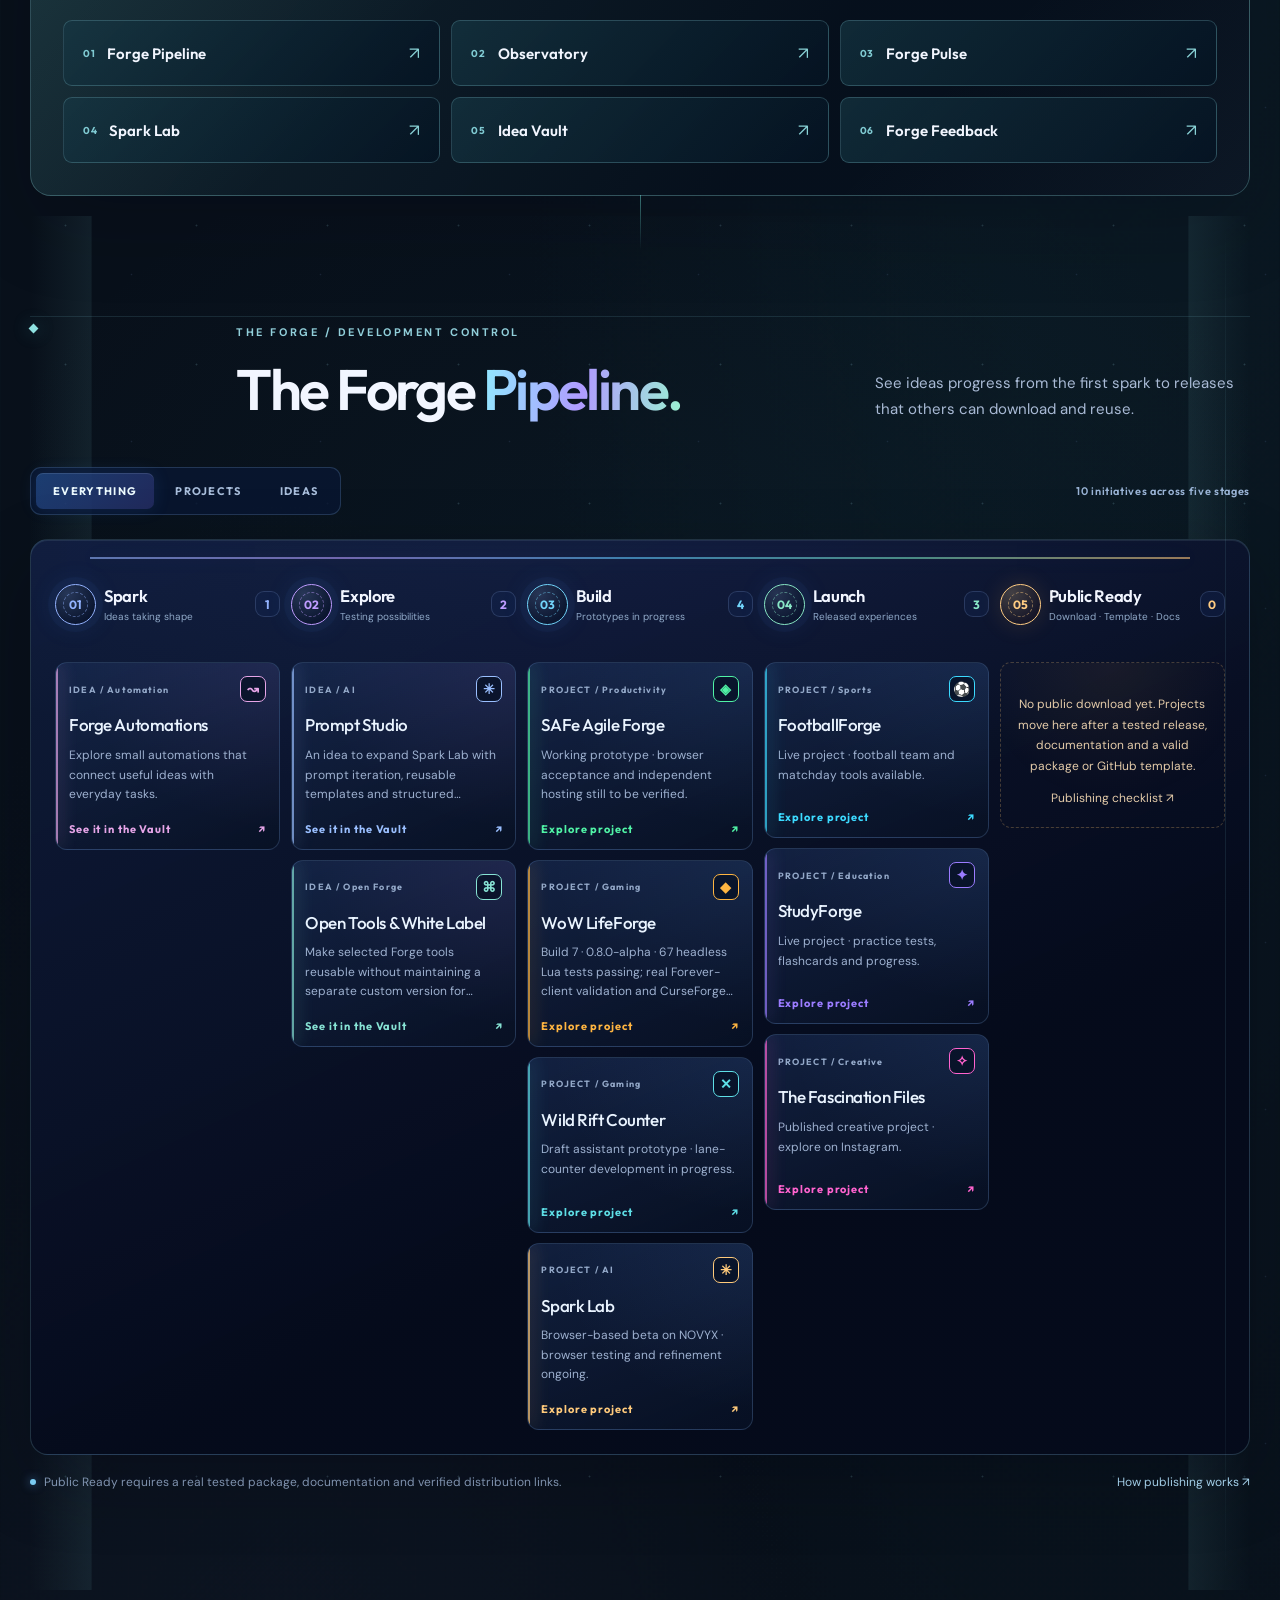
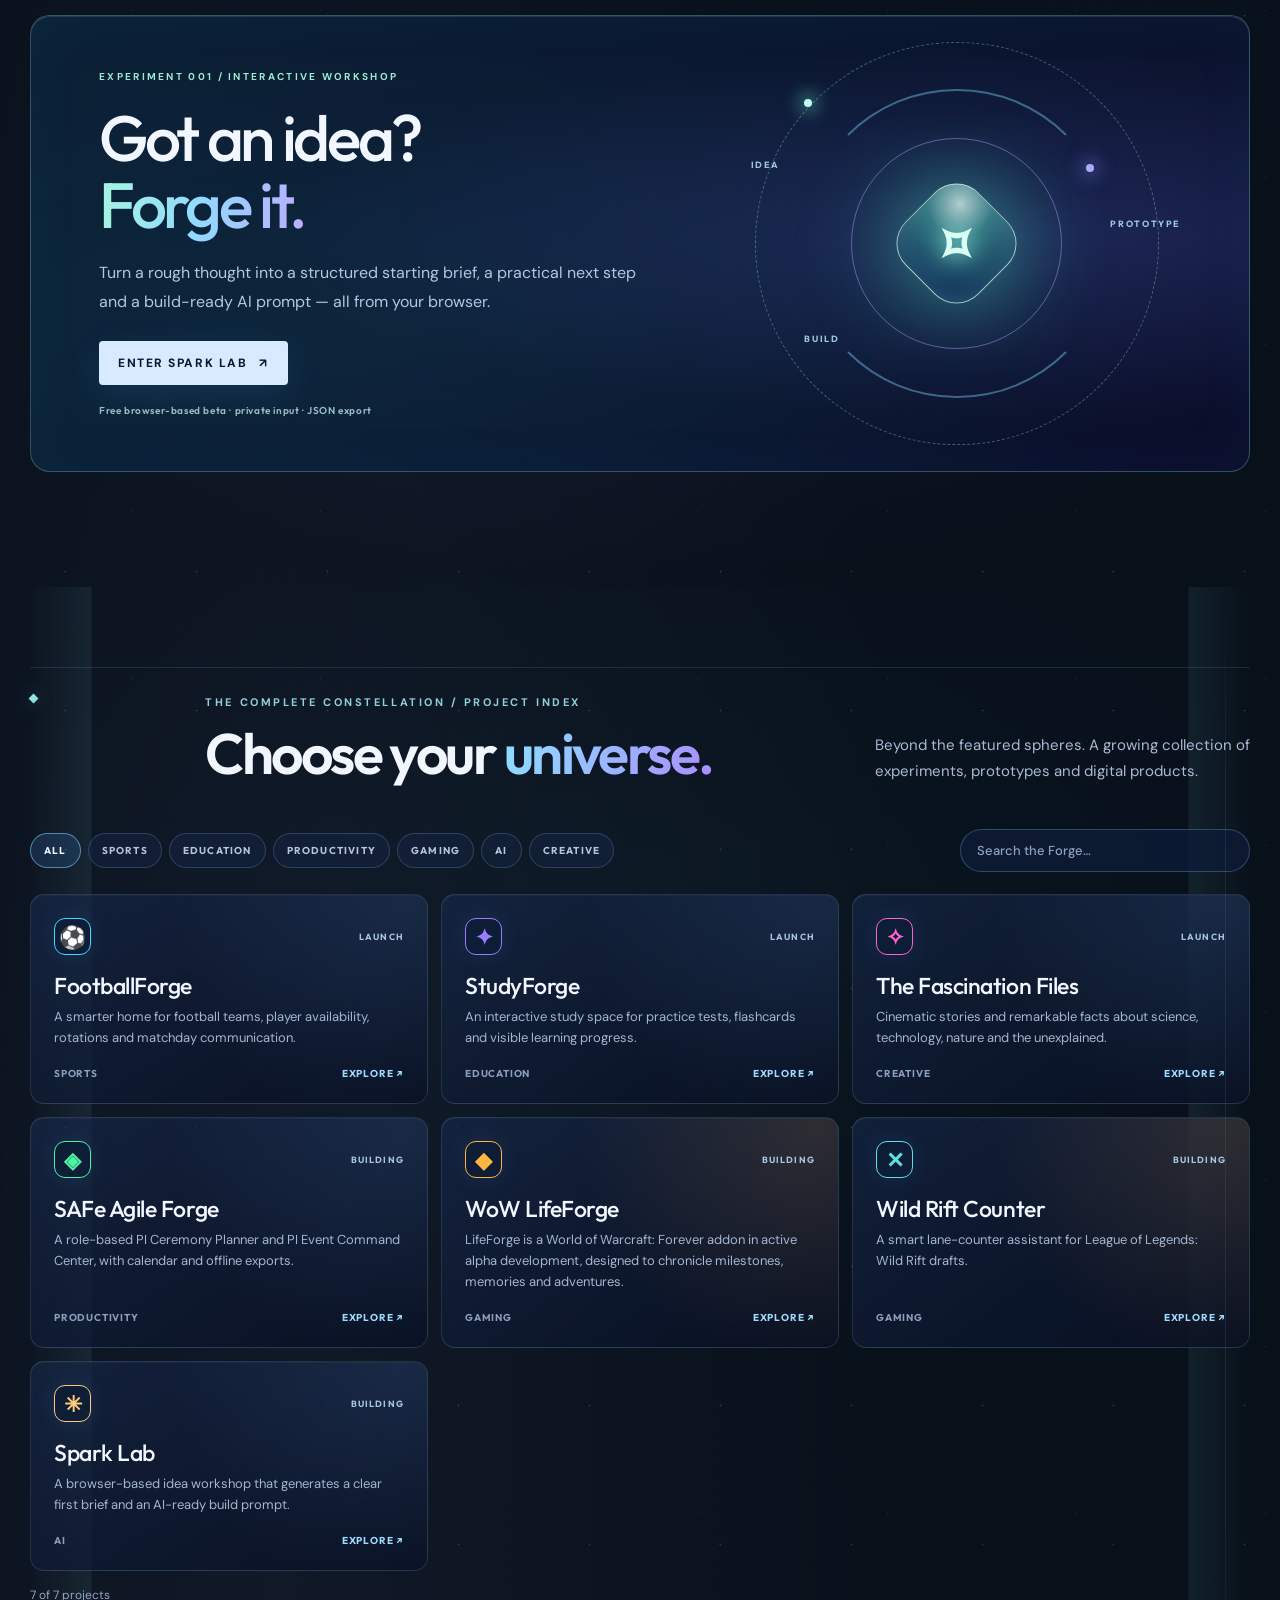
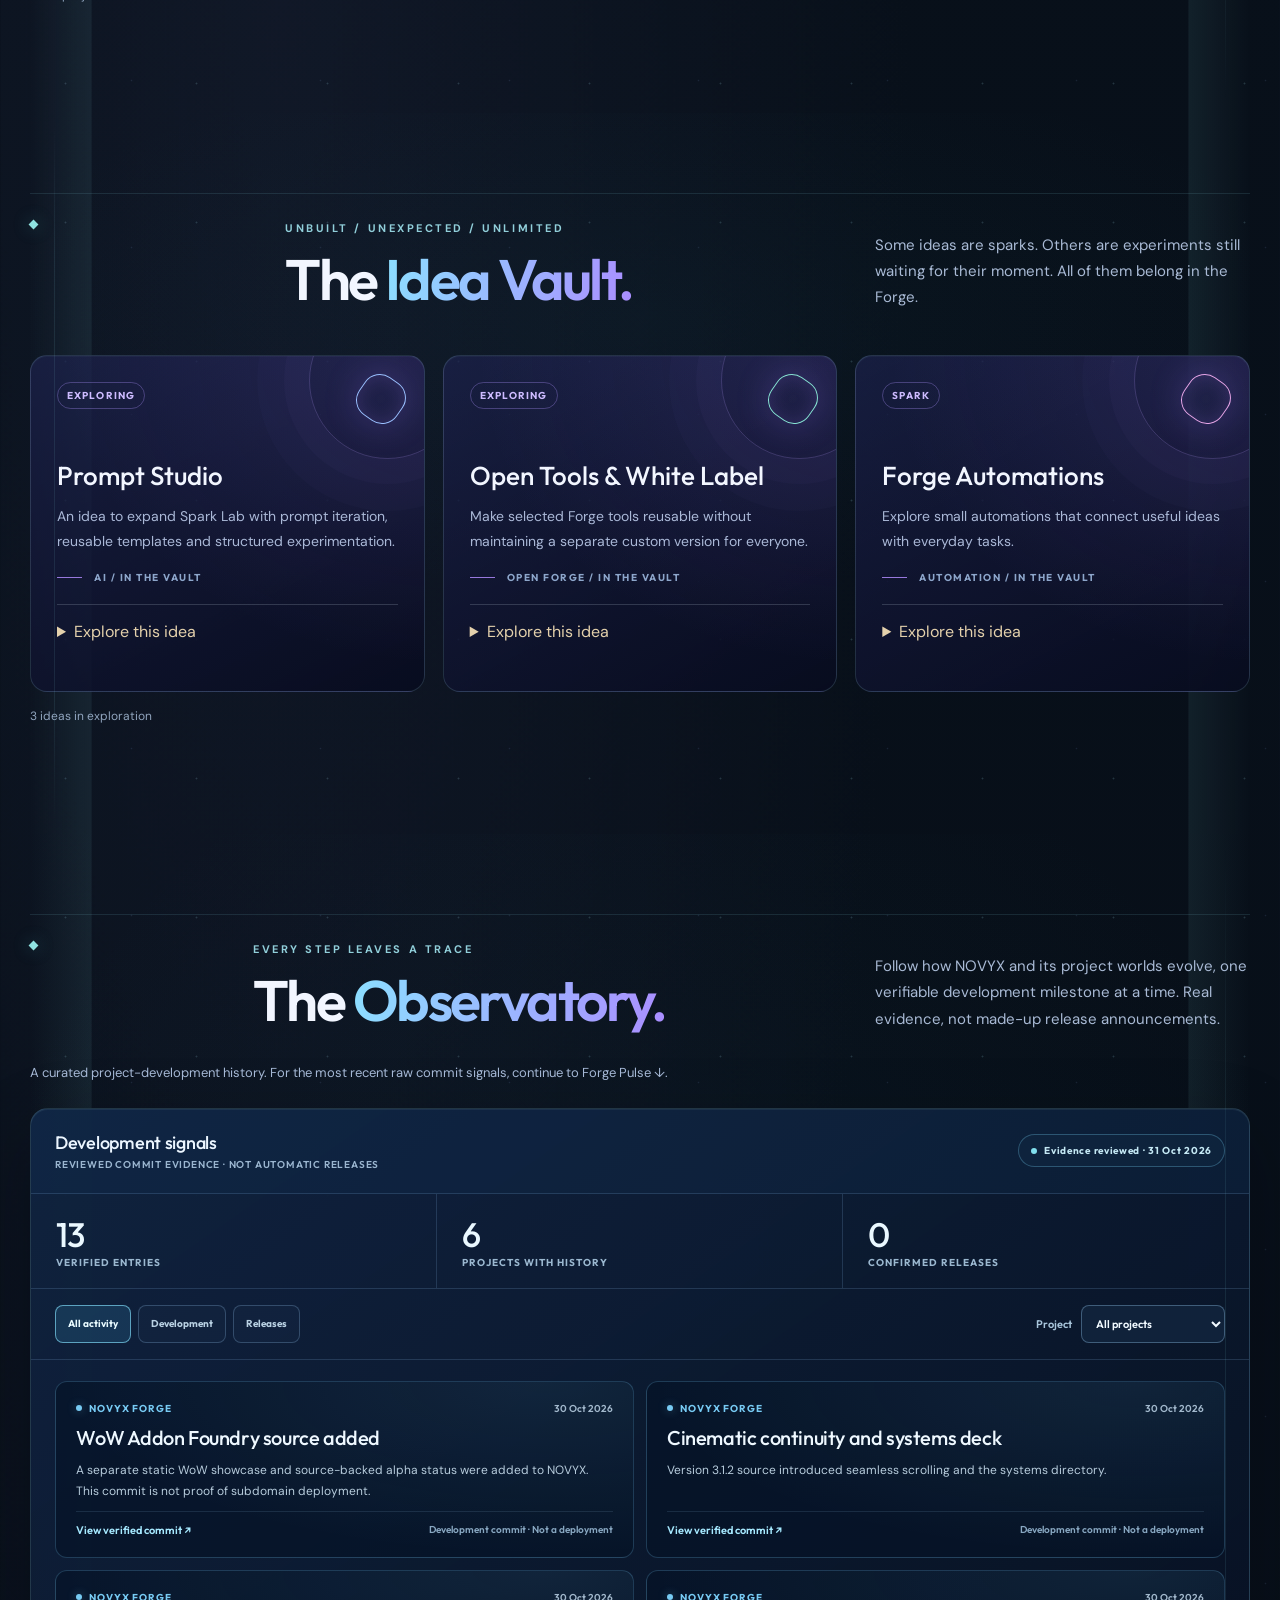
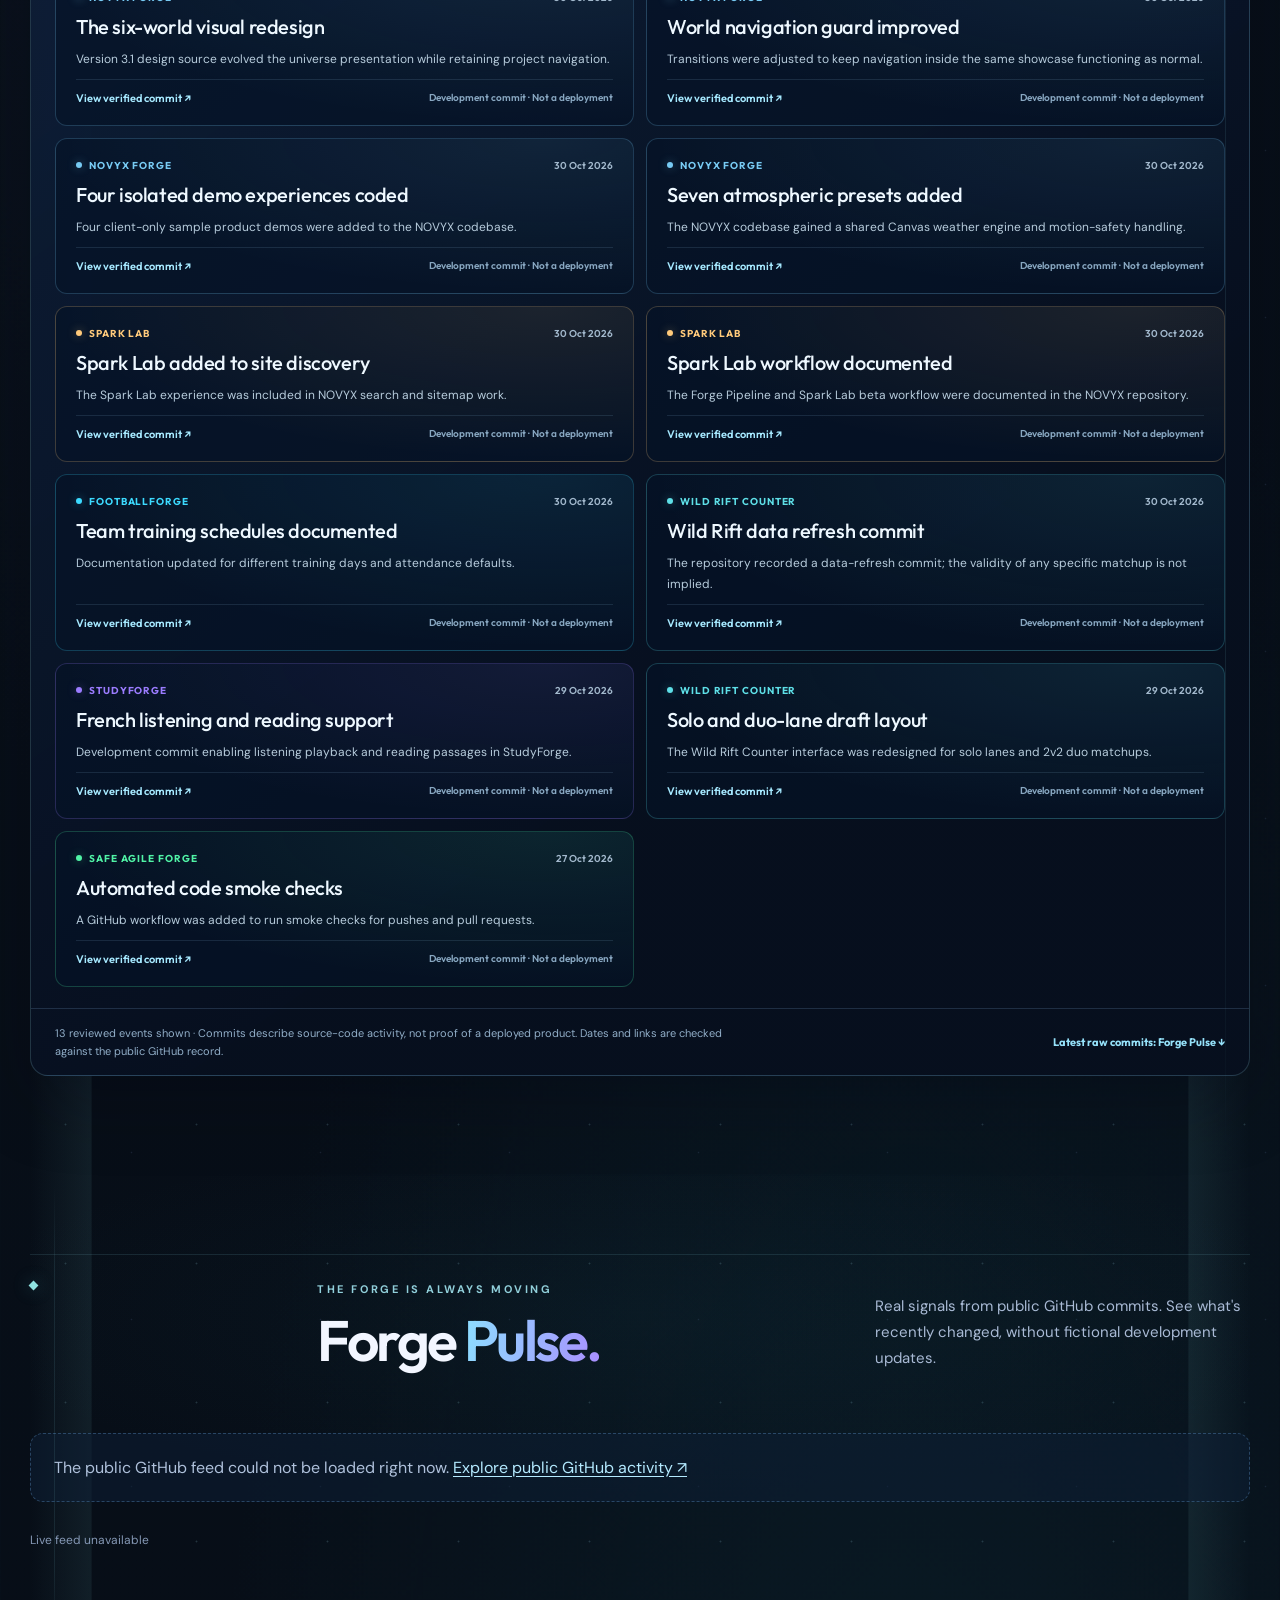
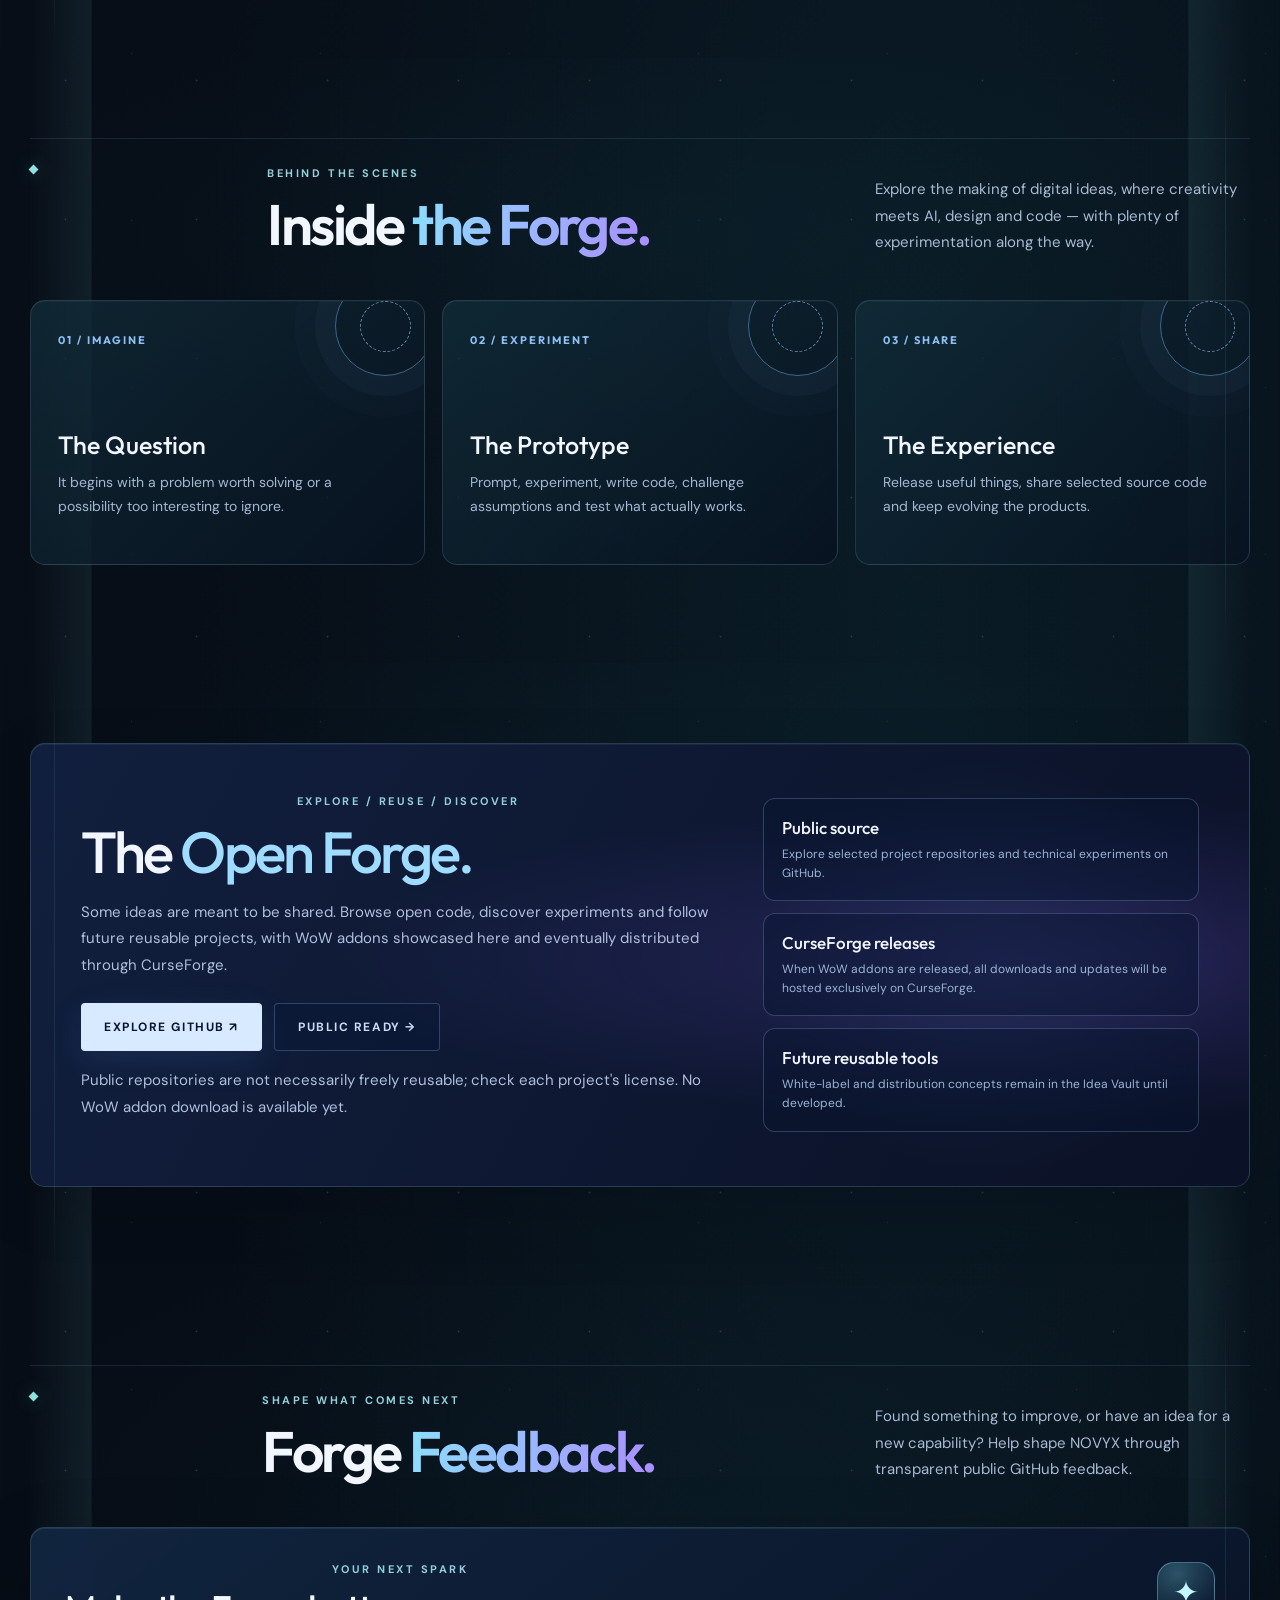
==== commit f7dd9ce5: "Add Novus Ordo Mundi puzzle to Novyx Forge experiments" ====
--- a/index.html
+++ b/index.html
@@ -1001,6 +1001,7 @@
         <article><span class="v4-kicker">01 / LEARNING</span><h3>Recall before reveal.</h3><p>Try flashcards and a short quiz. See how immediate feedback changes a practice session.</p><a href="./world-studyforge.html#try-demo">Open the learning sandbox ↗</a></article>
         <article><span class="v4-kicker">02 / TEAMWORK</span><h3>A squad becomes a plan.</h3><p>Change fictional player availability and inspect the formation and bench.</p><a href="./world-footballforge.html#try-demo">Open the lineup sandbox ↗</a></article>
         <article><span class="v4-kicker">03 / MAKING</span><h3>A spark becomes a brief.</h3><p>Turn an idea into a structured starting plan with the existing local workshop.</p><a href="./spark-lab.html">Open Spark Lab ↗</a></article>
+        <article><span class="v4-kicker">04 / D&amp;D ADVENTURE</span><h3>Five clues. One truth.</h3><p>Enter Novus Ordo Mundi. Five heroes combine their own secret clues to solve a magical mirror puzzle in the Whispering Wood.</p><a href="./dnd/vijfvoudige-spiegel/">Play the interactive D&amp;D puzzle ↗</a></article>
       </div>
     </section>
     <div class="v312-seam" aria-hidden="true"><span>BEHIND THE MACHINE</span></div>
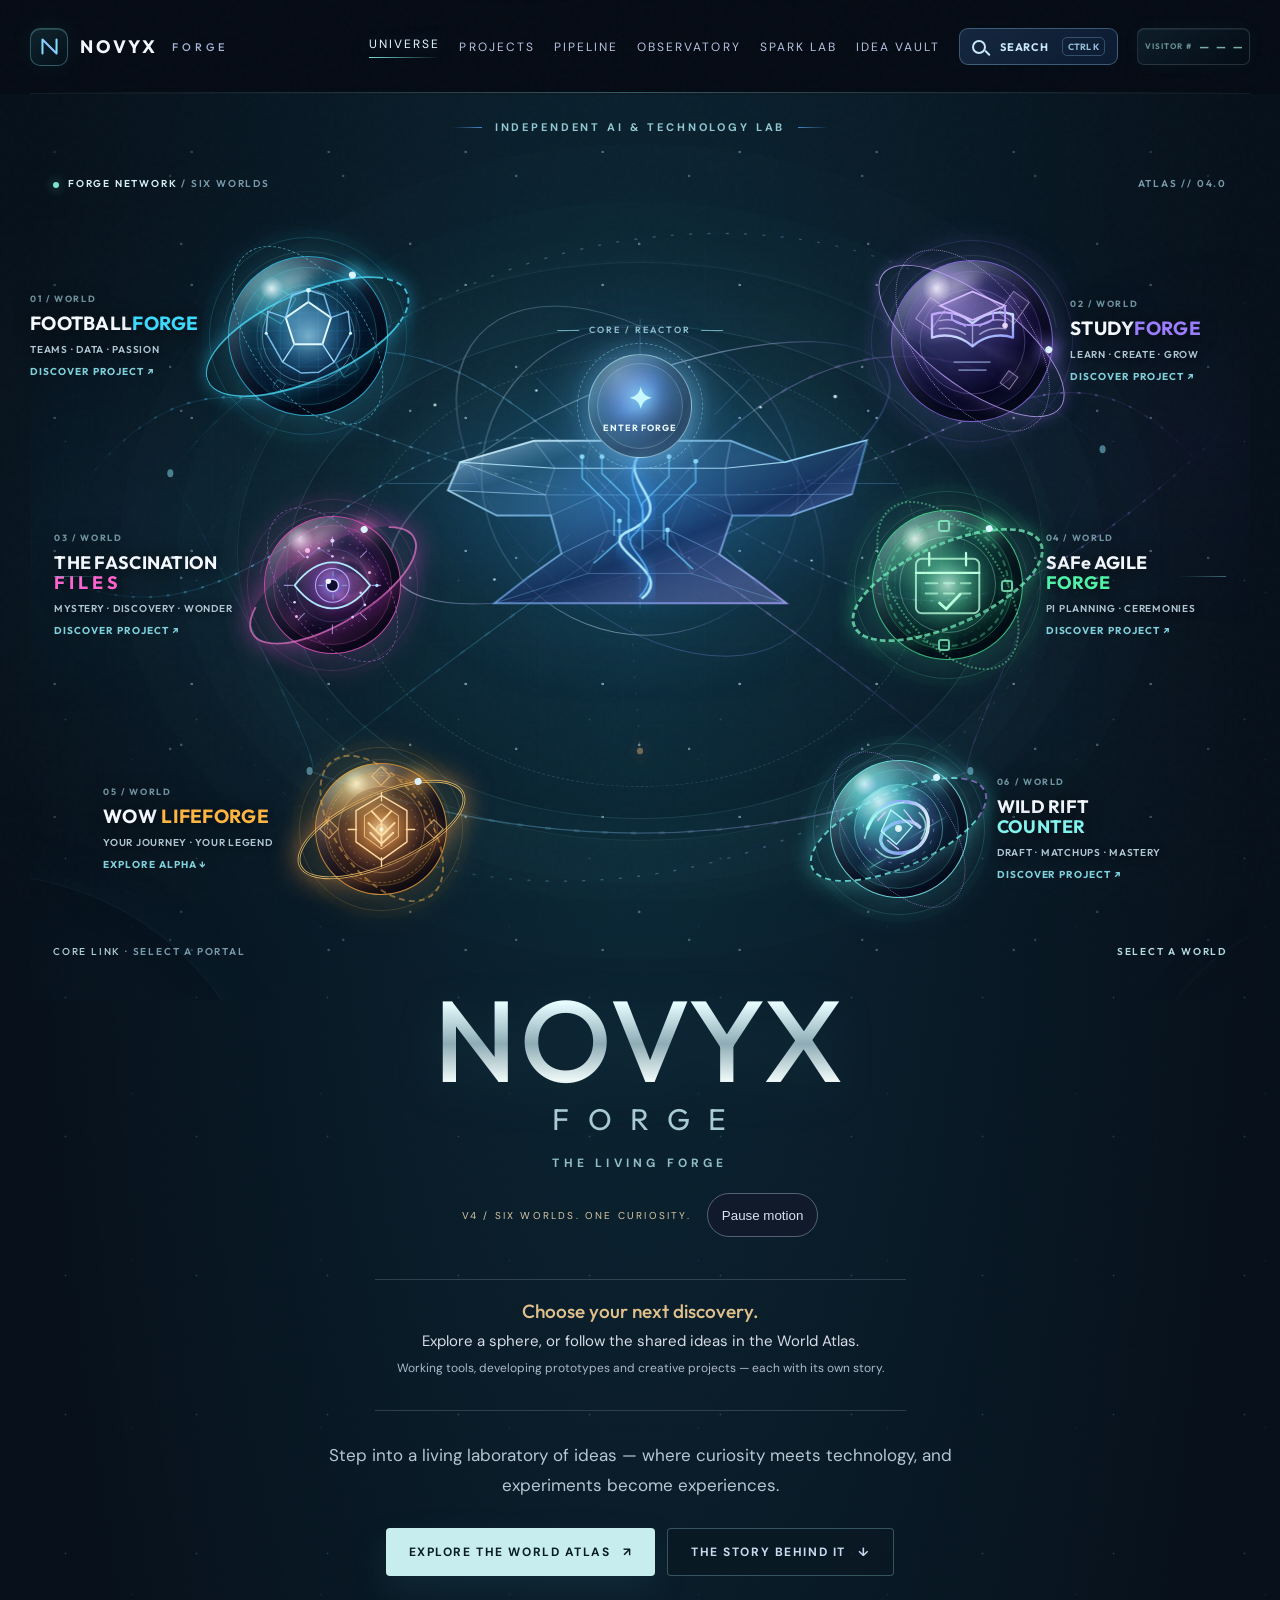
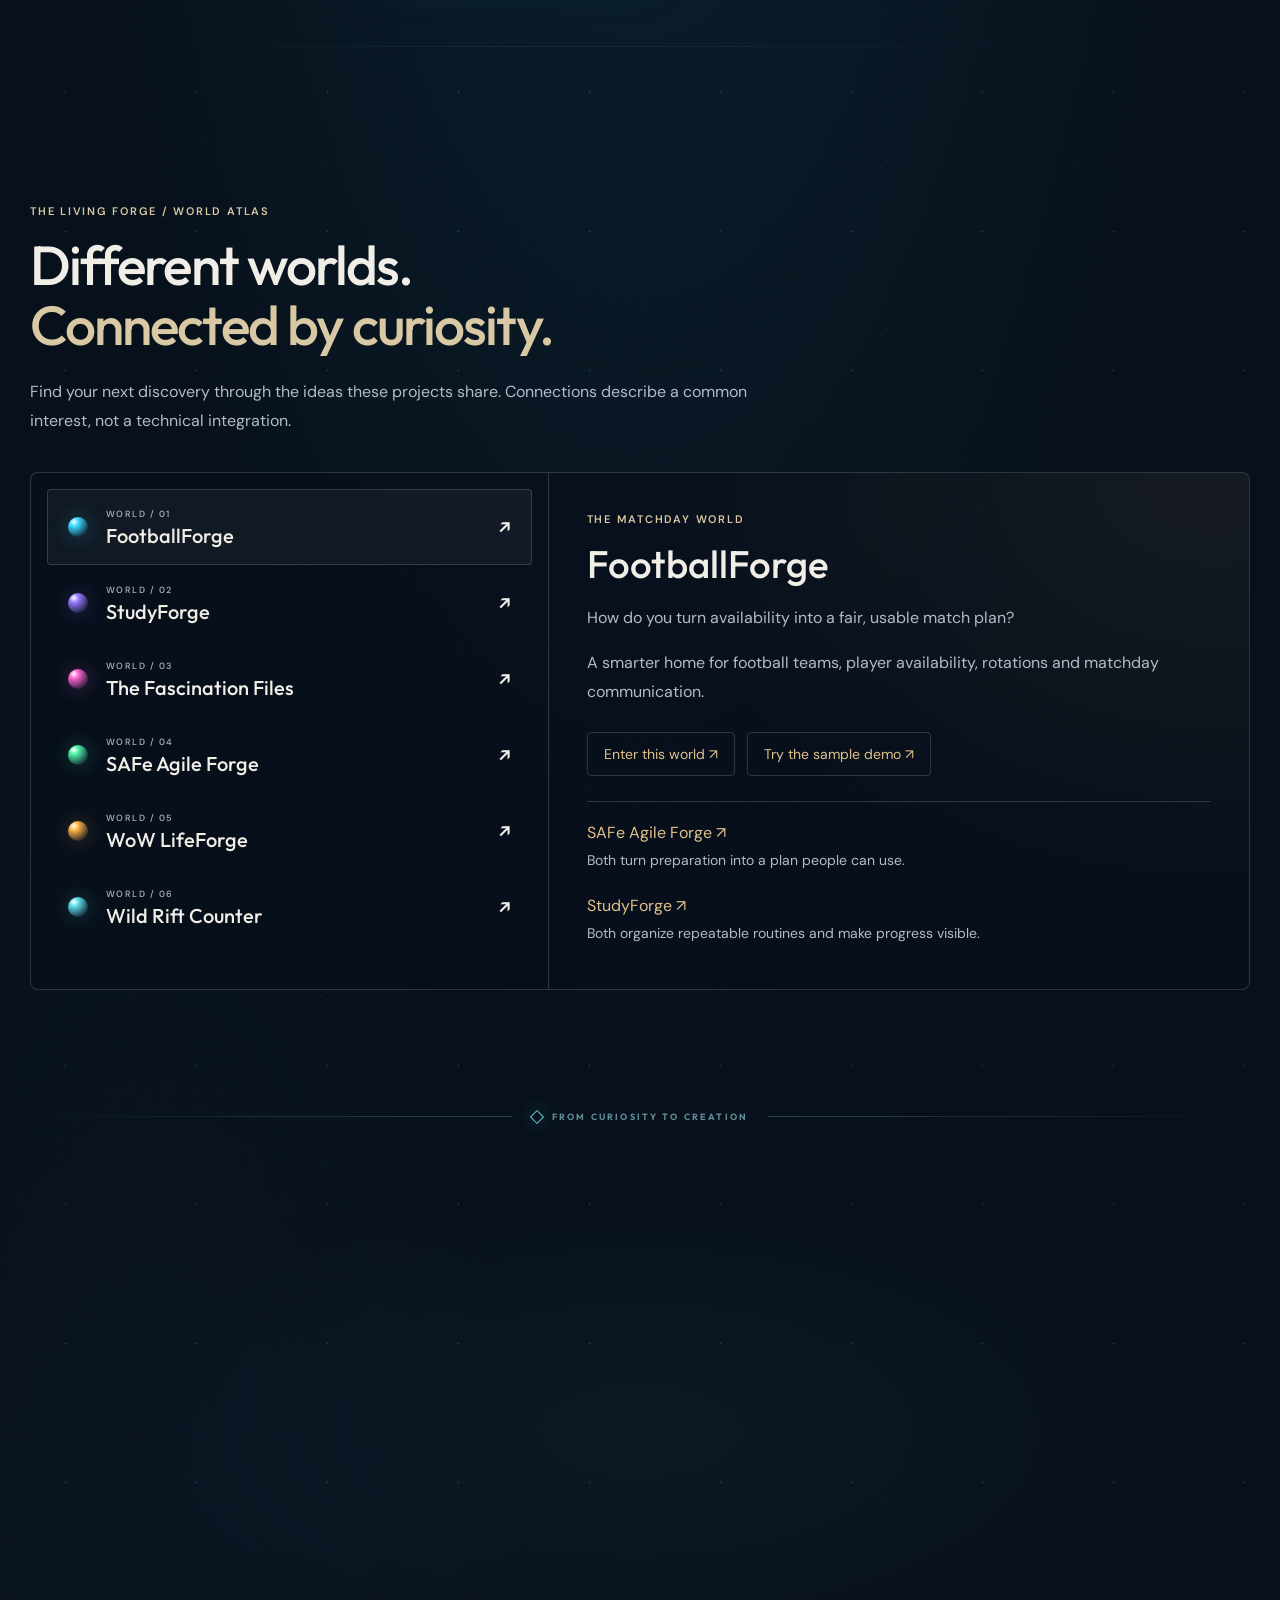
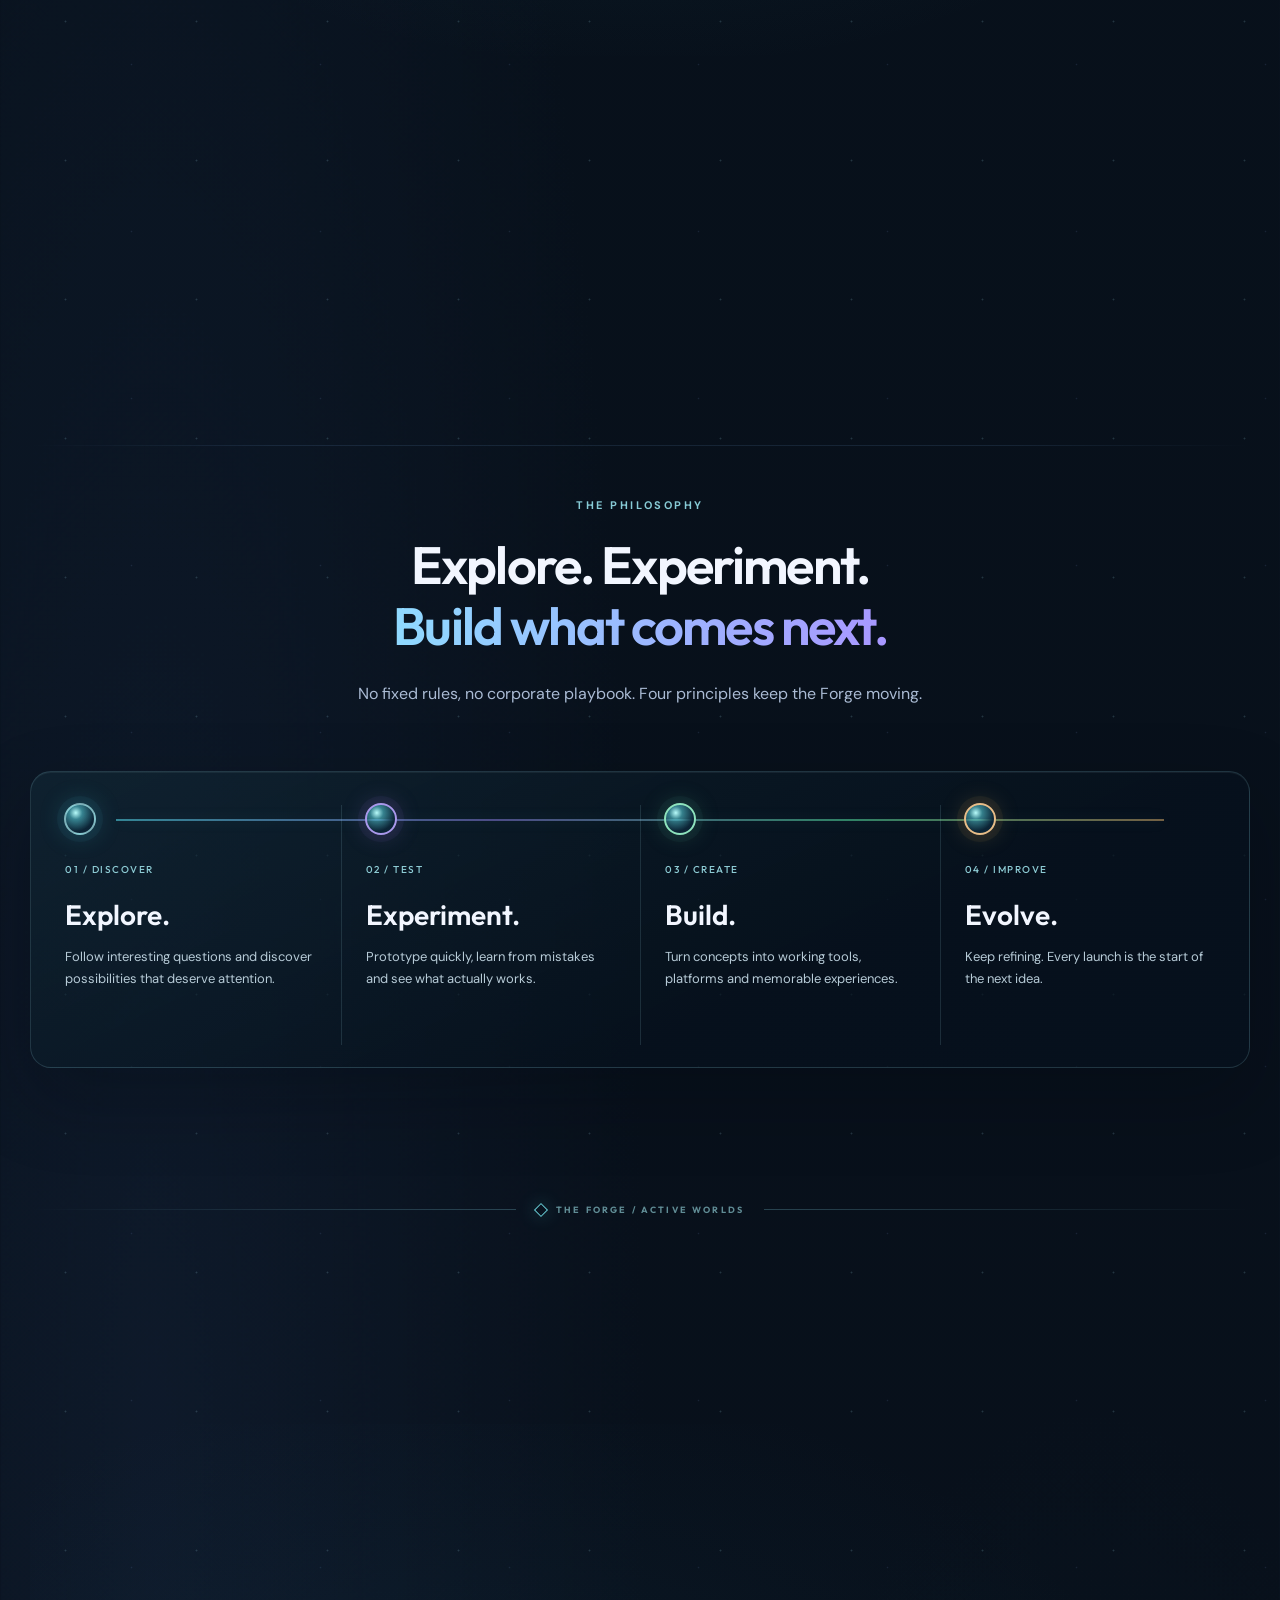
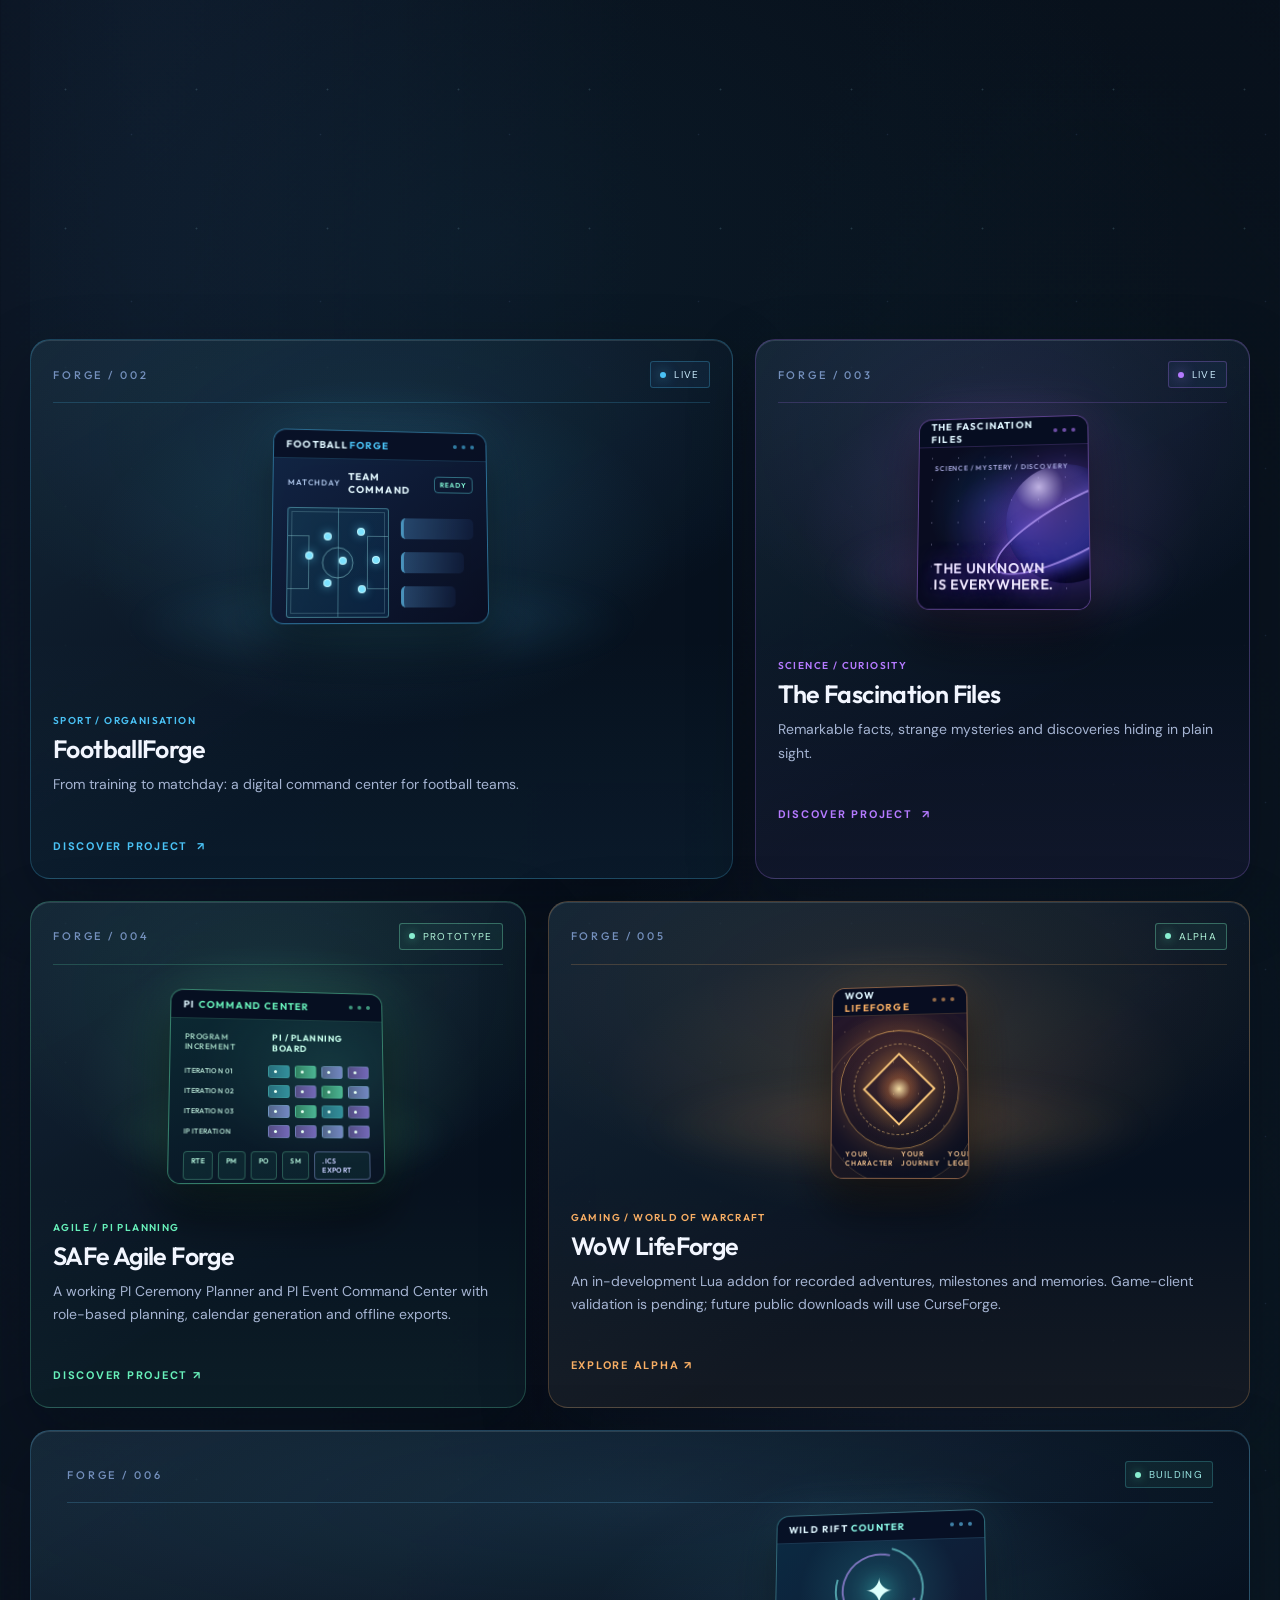
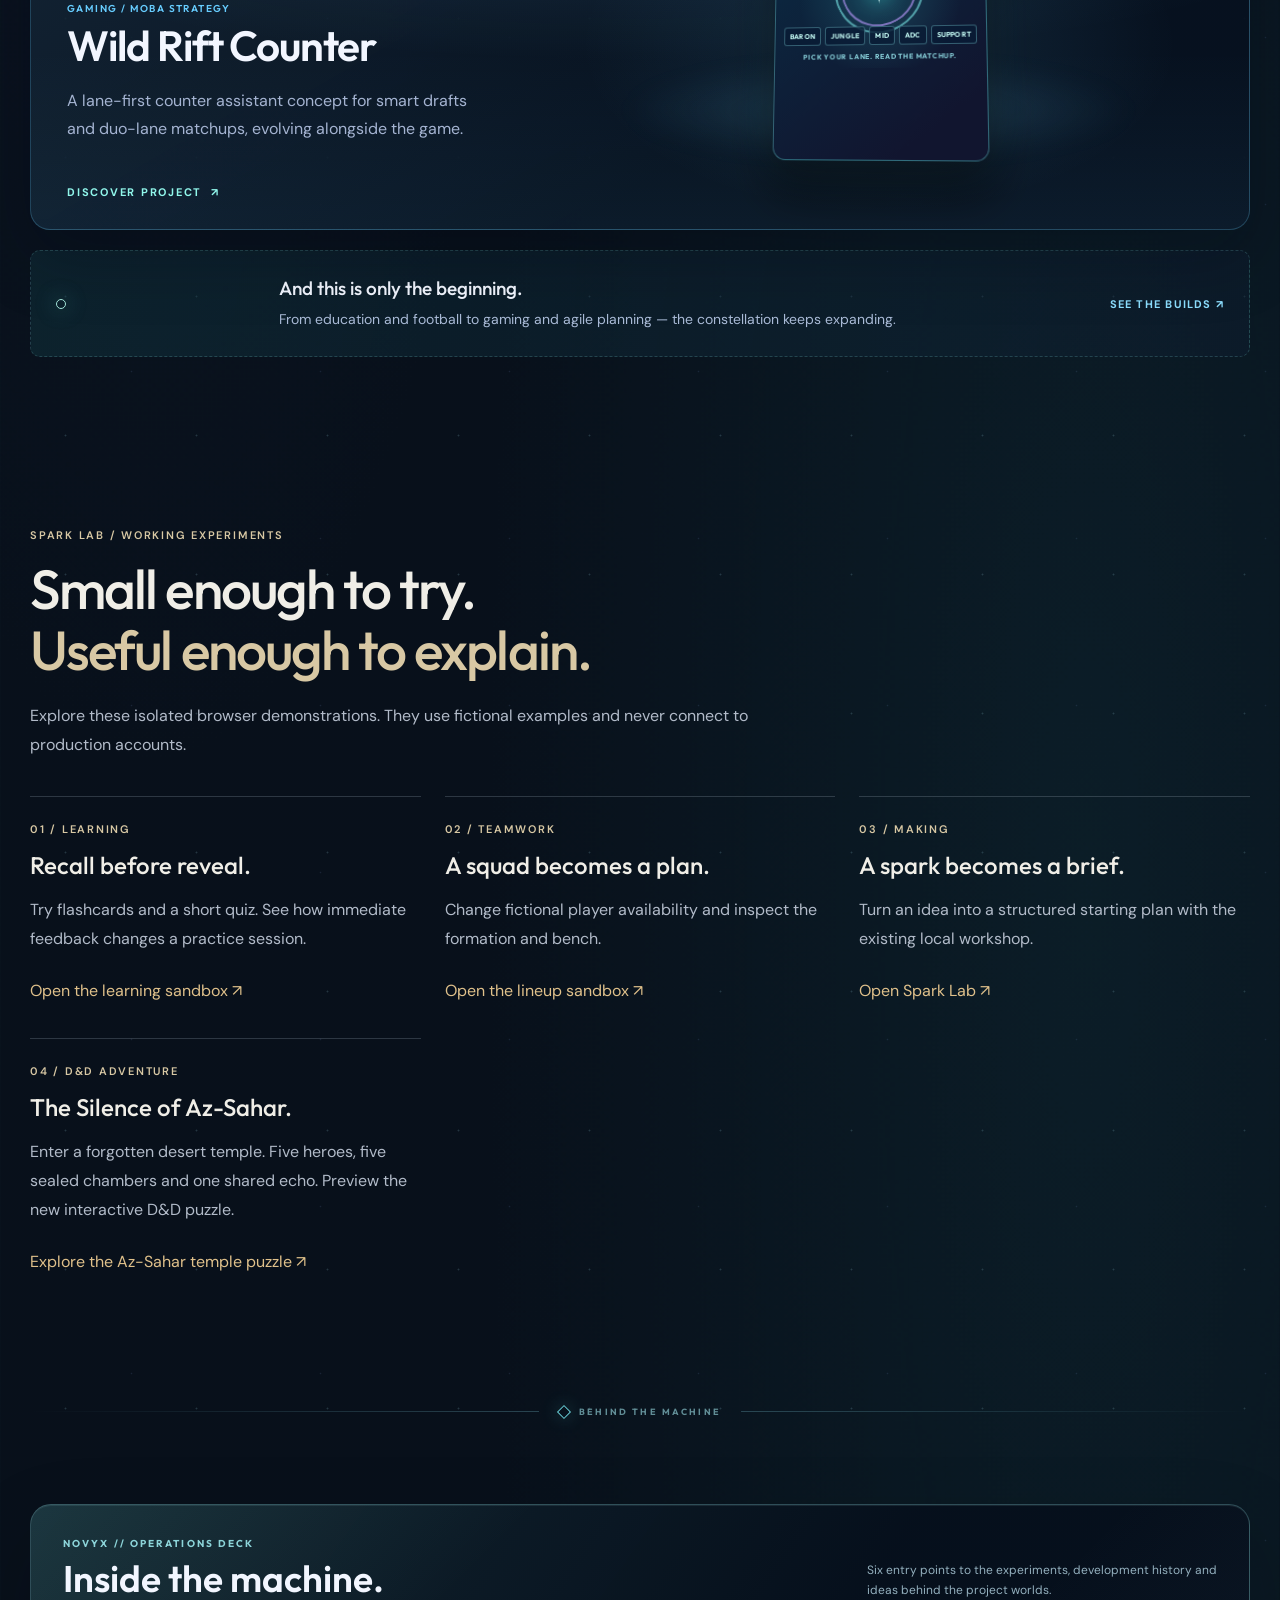
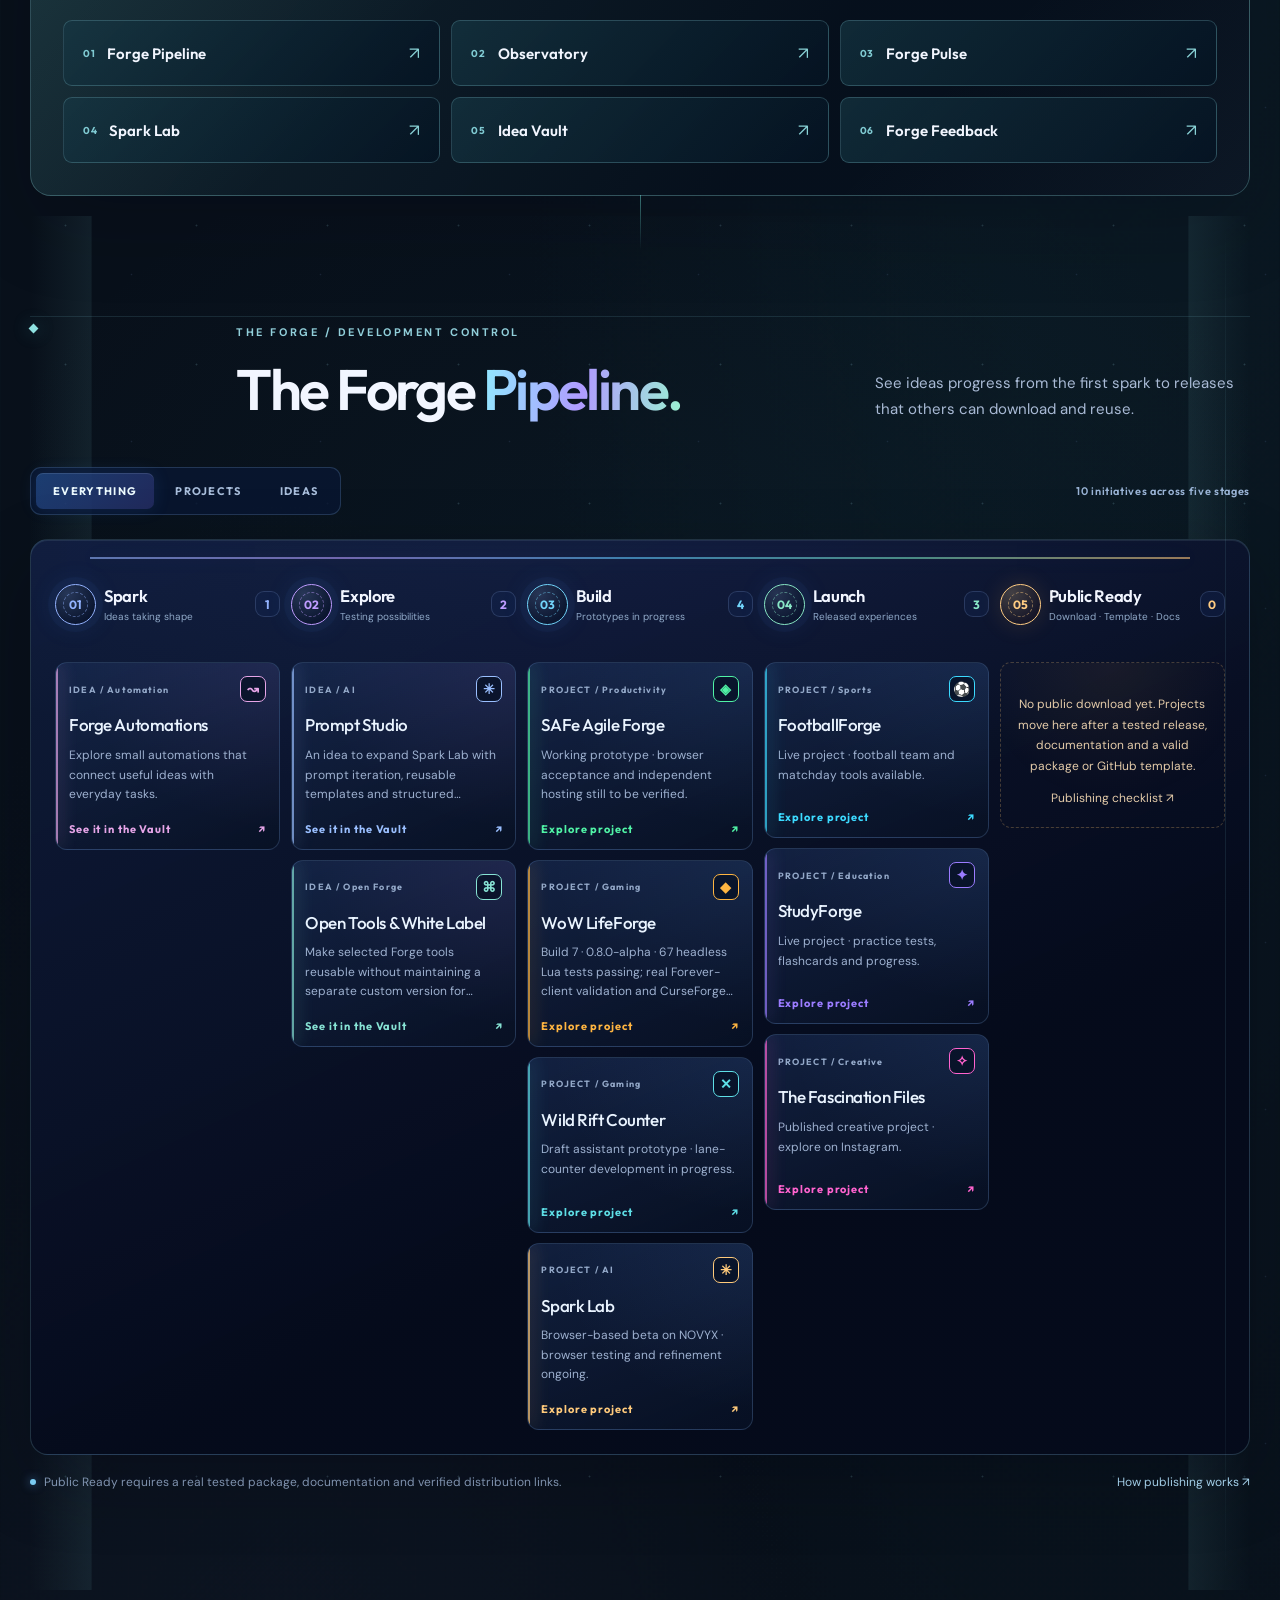
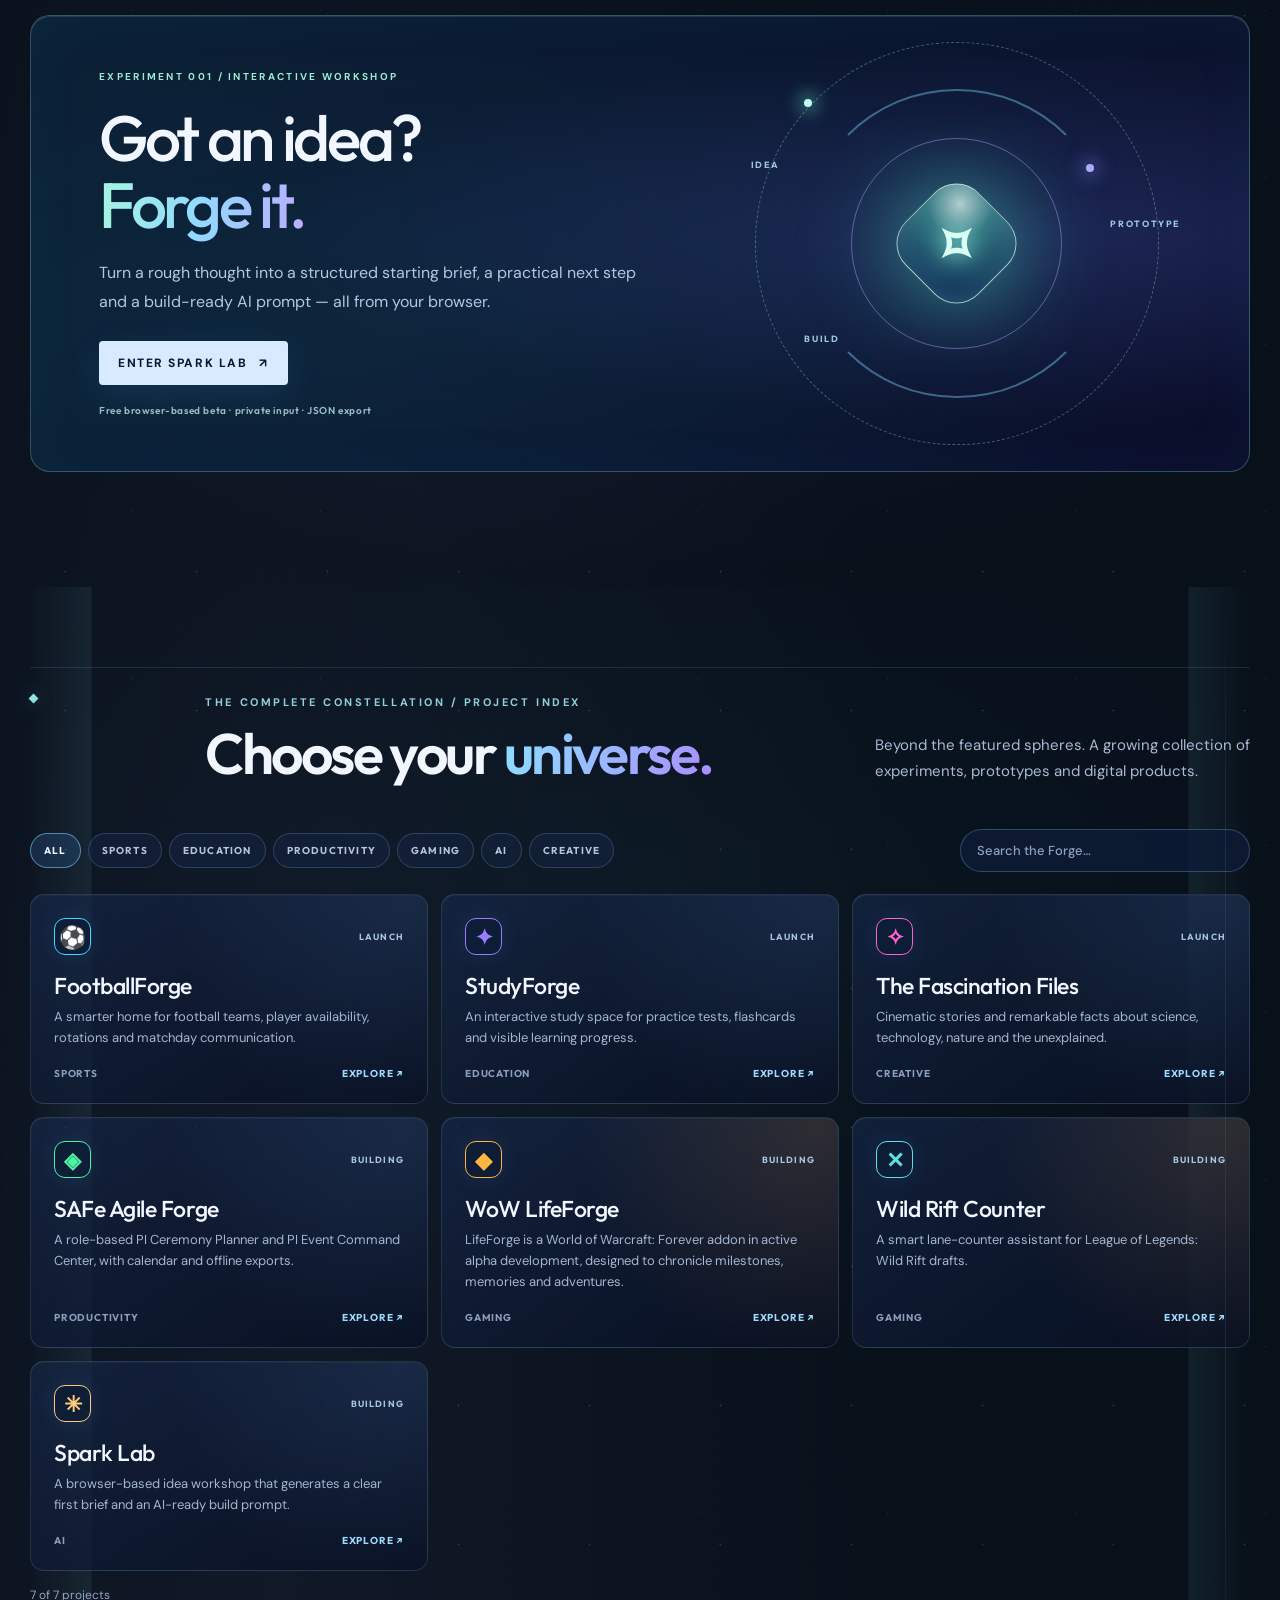
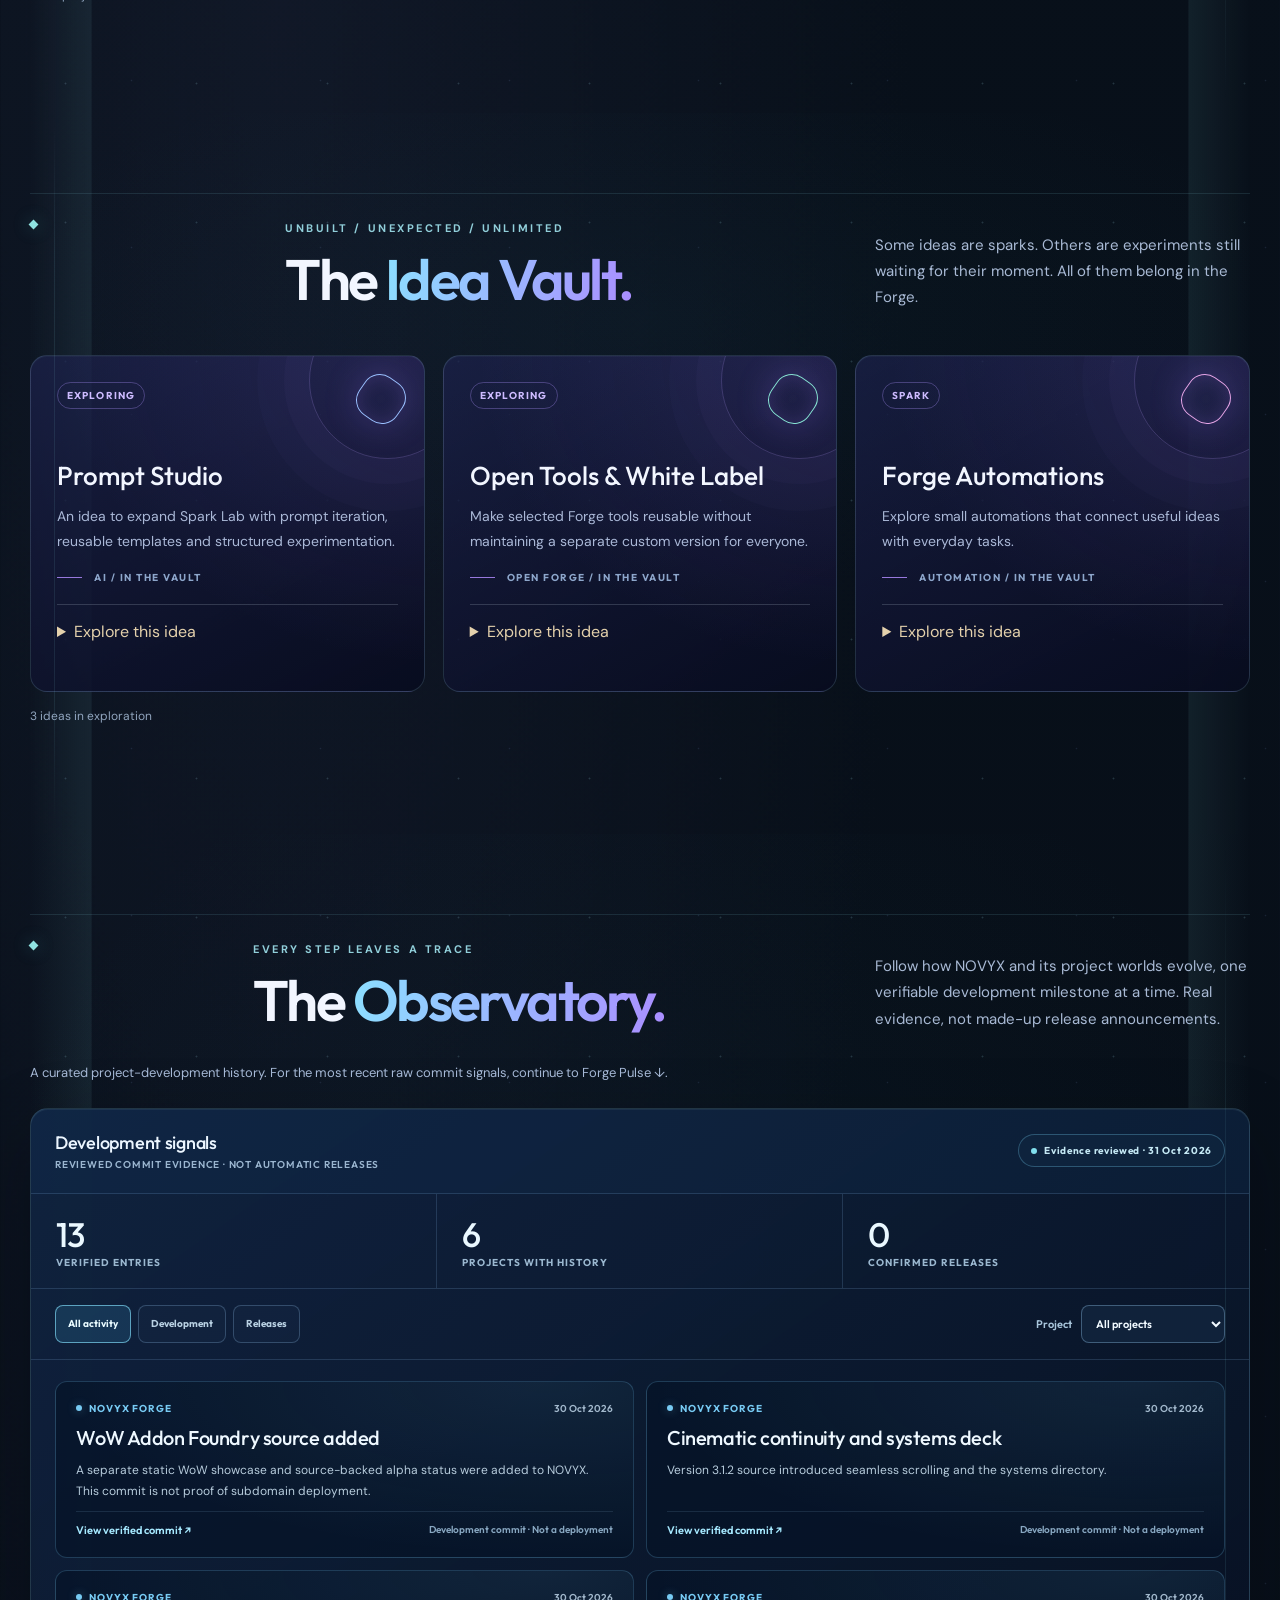
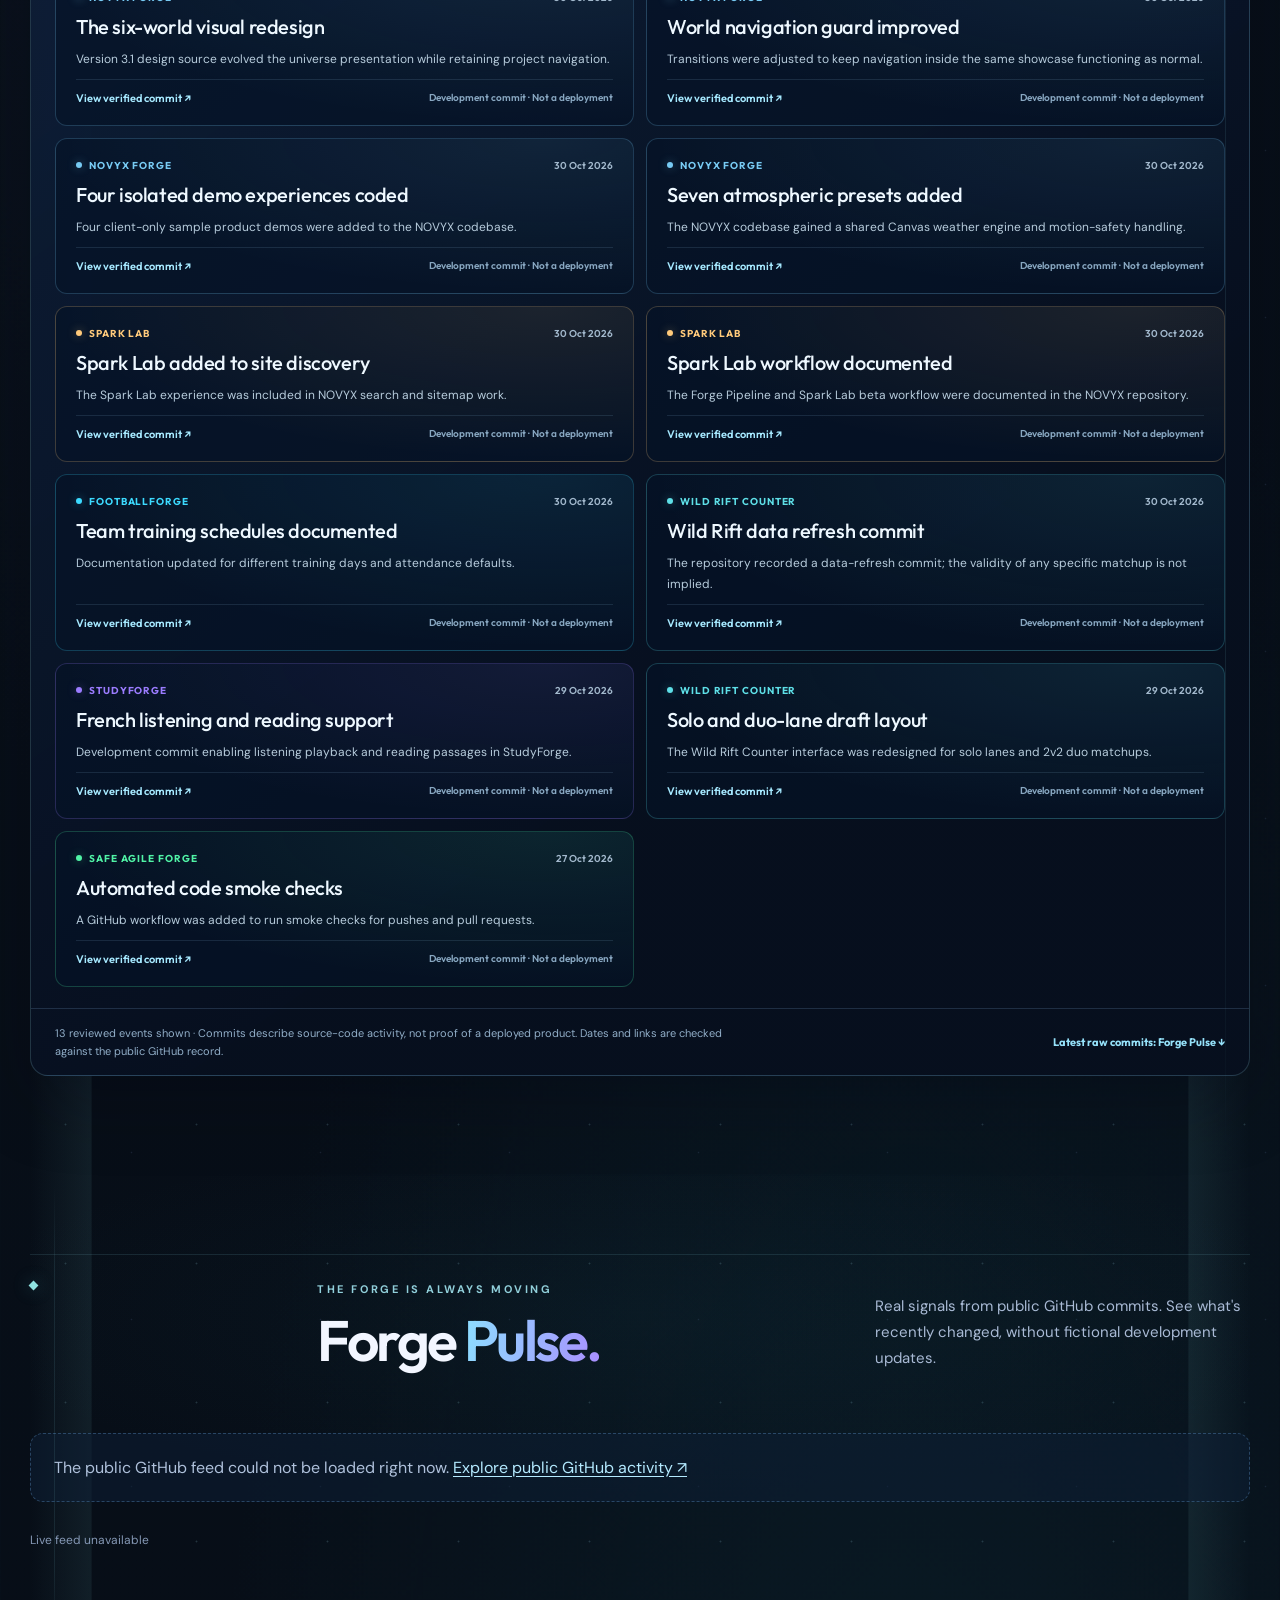
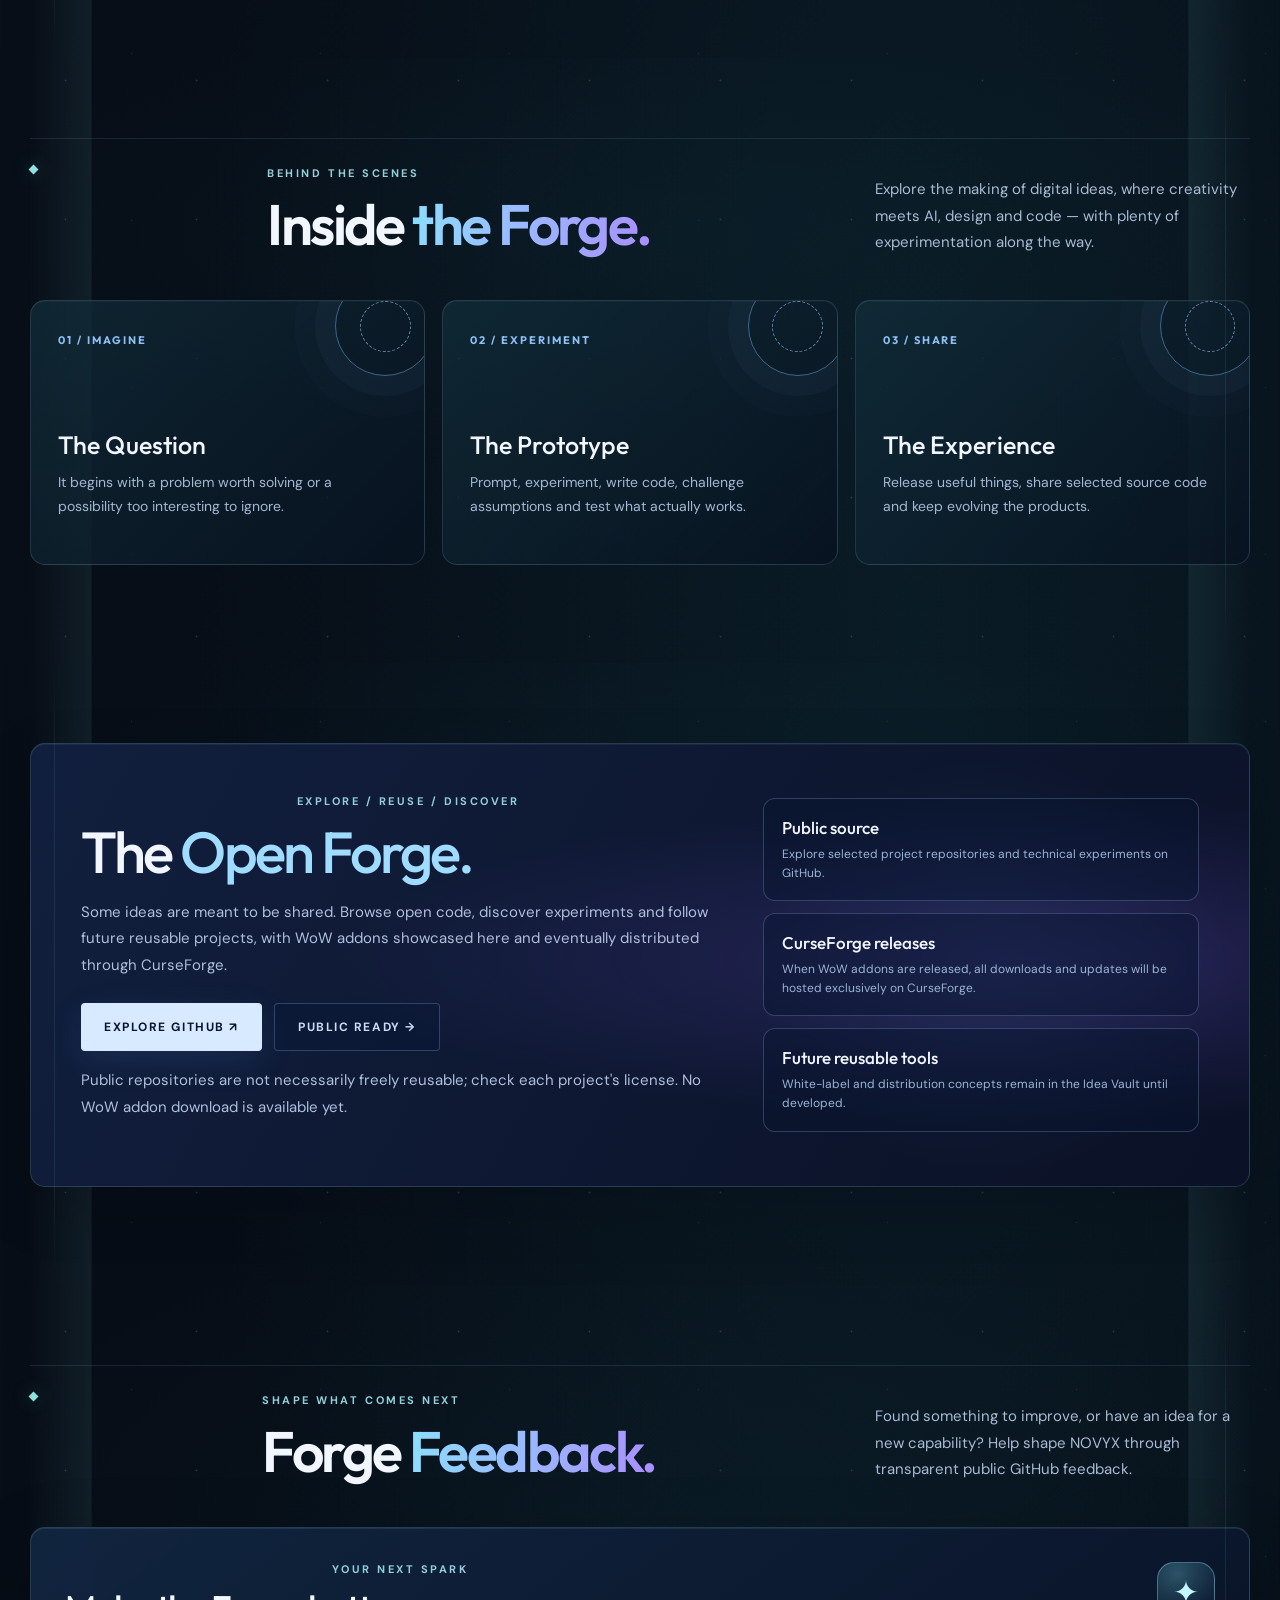
==== commit b9c60502: "Point Novyx Forge experiment to new Az-Sahar temple puzzle demo" ====
--- a/index.html
+++ b/index.html
@@ -1001,7 +1001,7 @@
         <article><span class="v4-kicker">01 / LEARNING</span><h3>Recall before reveal.</h3><p>Try flashcards and a short quiz. See how immediate feedback changes a practice session.</p><a href="./world-studyforge.html#try-demo">Open the learning sandbox ↗</a></article>
         <article><span class="v4-kicker">02 / TEAMWORK</span><h3>A squad becomes a plan.</h3><p>Change fictional player availability and inspect the formation and bench.</p><a href="./world-footballforge.html#try-demo">Open the lineup sandbox ↗</a></article>
         <article><span class="v4-kicker">03 / MAKING</span><h3>A spark becomes a brief.</h3><p>Turn an idea into a structured starting plan with the existing local workshop.</p><a href="./spark-lab.html">Open Spark Lab ↗</a></article>
-        <article><span class="v4-kicker">04 / D&amp;D ADVENTURE</span><h3>Five clues. One truth.</h3><p>Enter Novus Ordo Mundi. Five heroes combine their own secret clues to solve a magical mirror puzzle in the Whispering Wood.</p><a href="./dnd/vijfvoudige-spiegel/">Play the interactive D&amp;D puzzle ↗</a></article>
+        <article><span class="v4-kicker">04 / D&amp;D ADVENTURE</span><h3>The Silence of Az-Sahar.</h3><p>Enter a forgotten desert temple. Five heroes, five sealed chambers and one shared echo. Preview the new interactive D&amp;D puzzle.</p><a href="https://fathom-web.github.io/D-D-Puzzle-I/" target="_blank" rel="noopener noreferrer">Explore the Az-Sahar temple puzzle ↗</a></article>
       </div>
     </section>
     <div class="v312-seam" aria-hidden="true"><span>BEHIND THE MACHINE</span></div>
